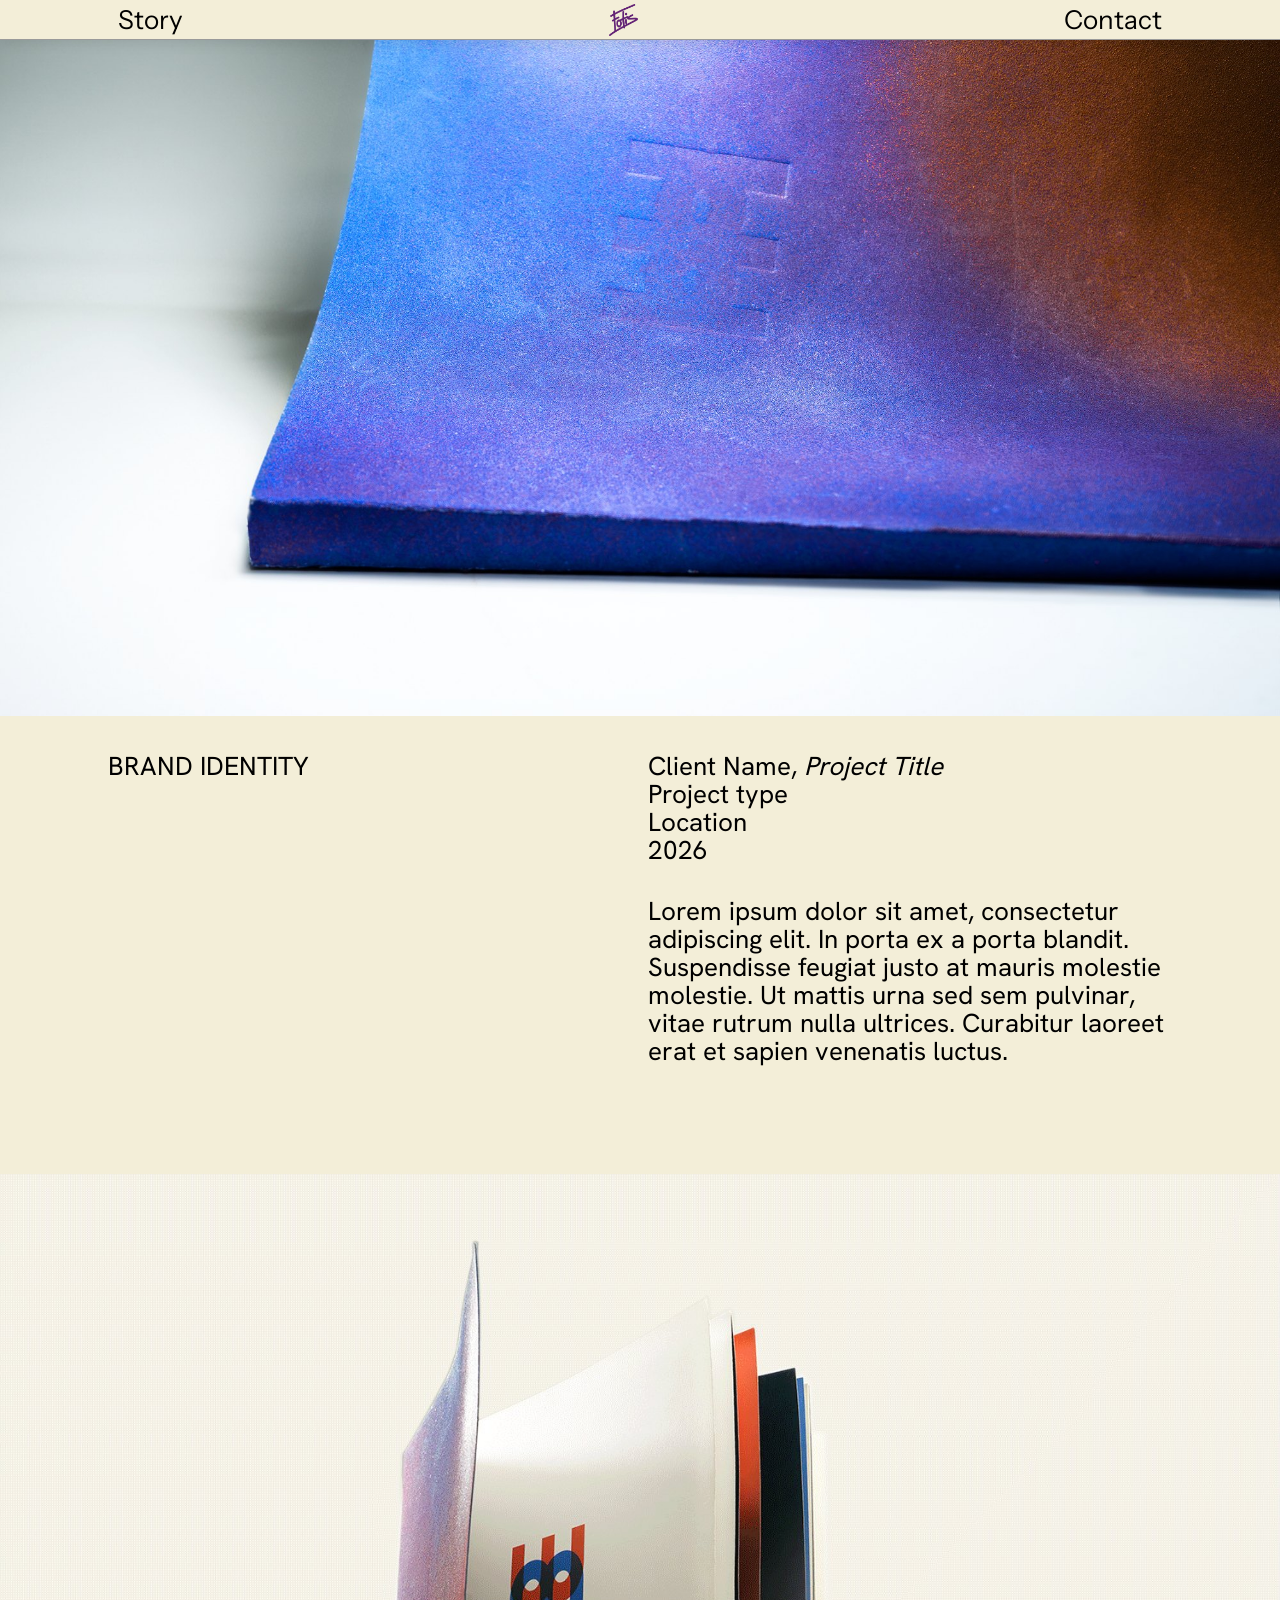
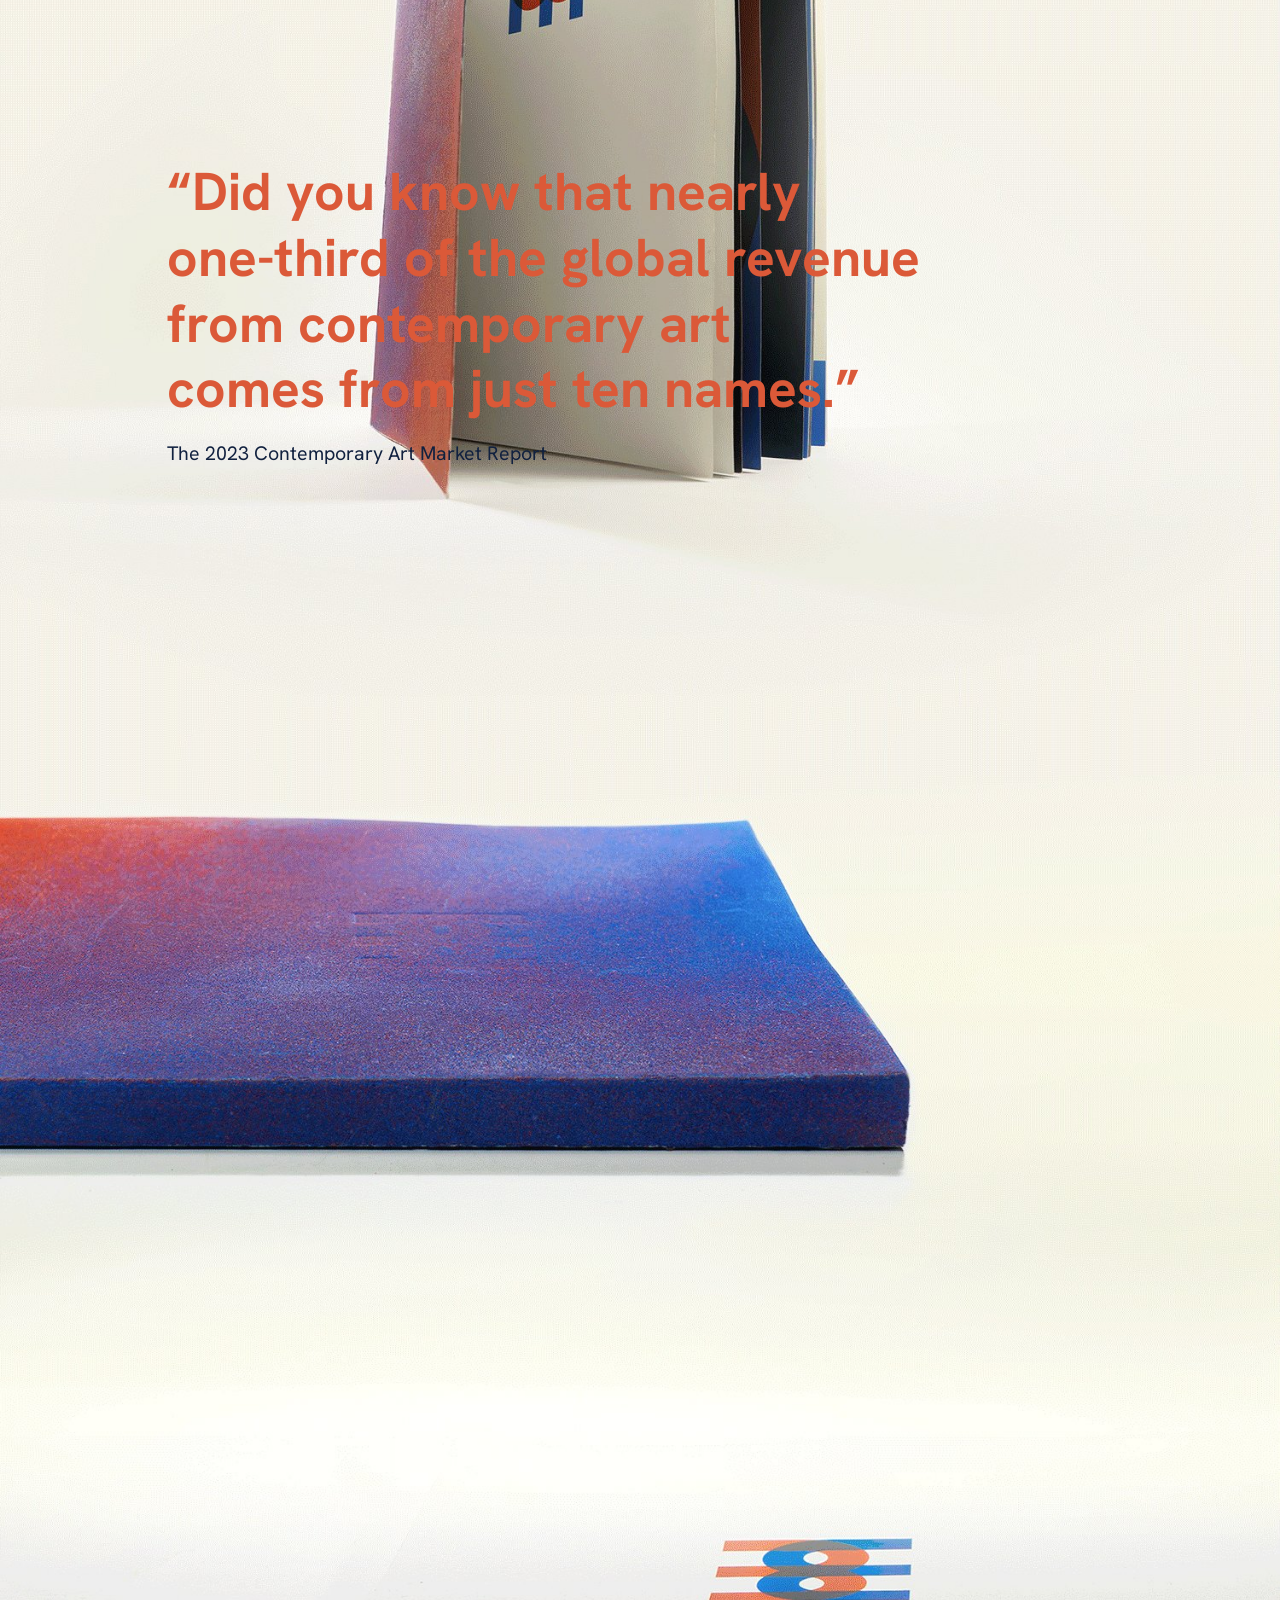
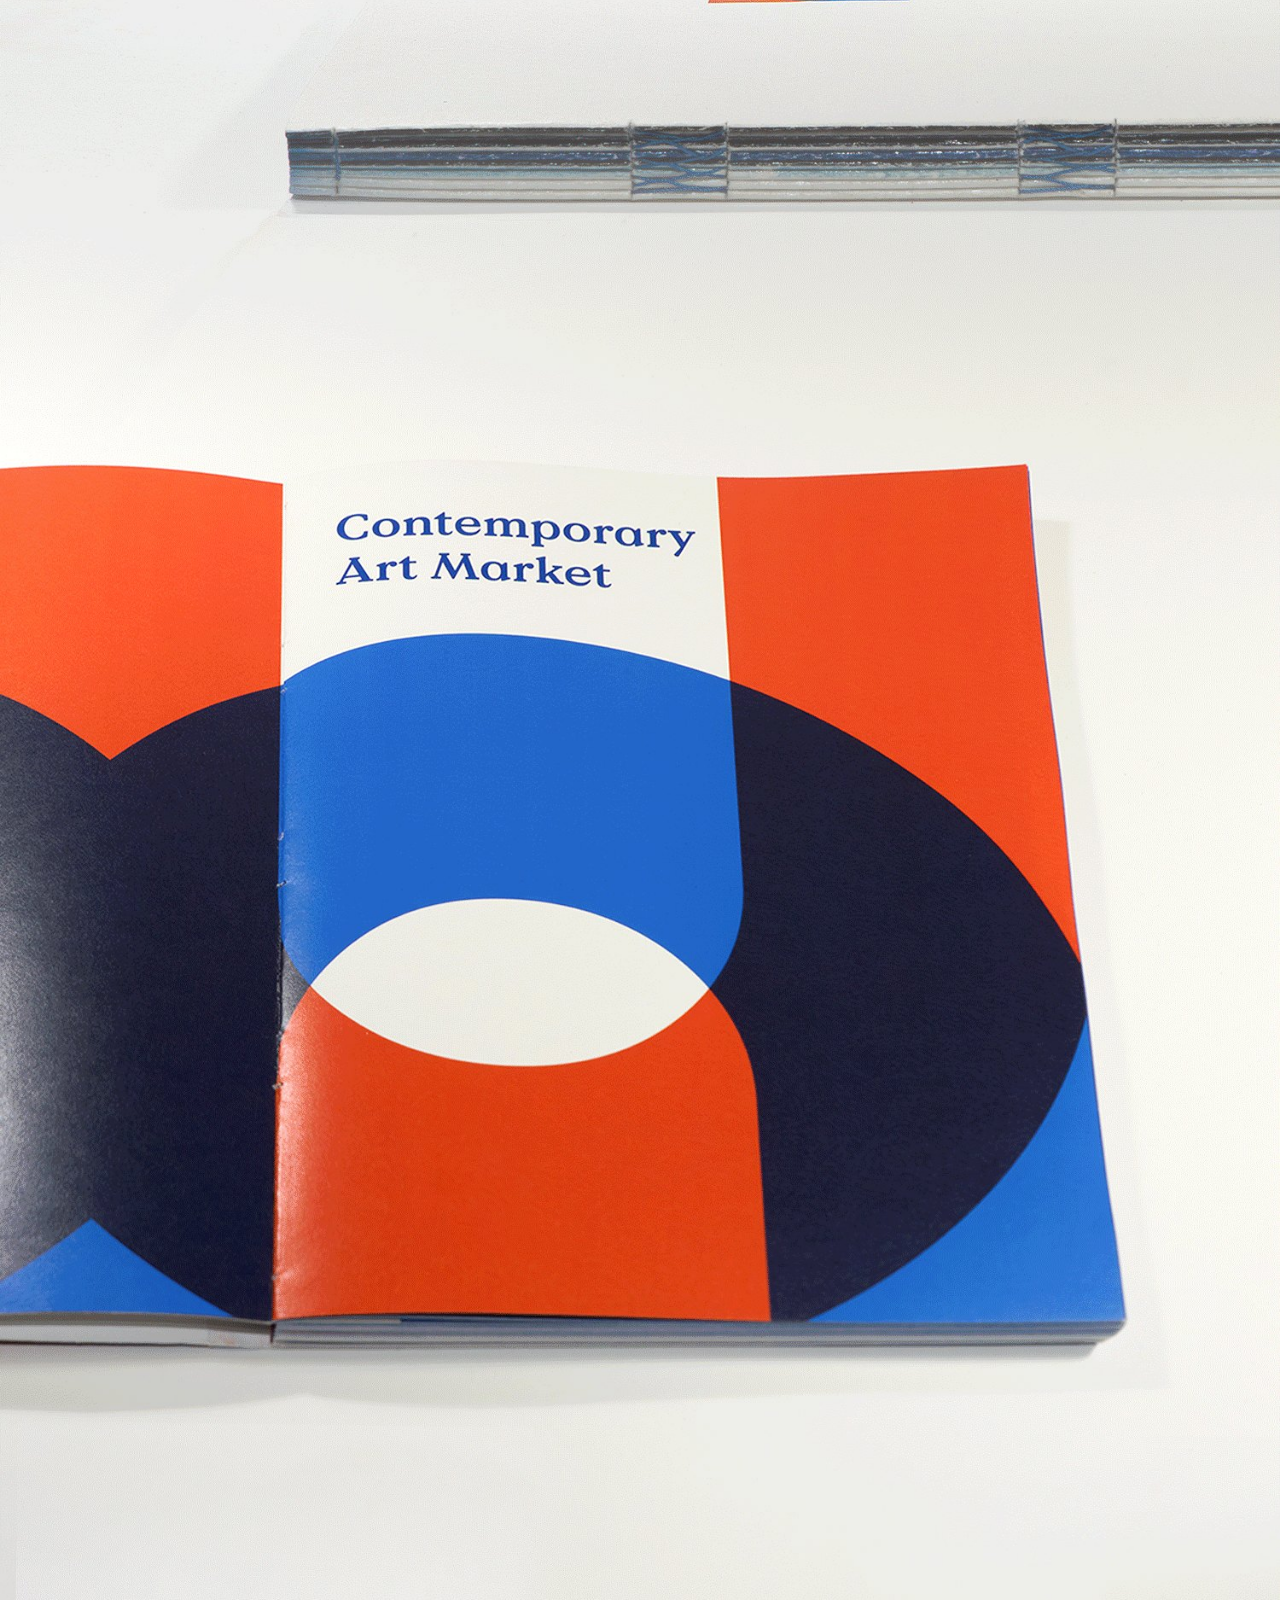
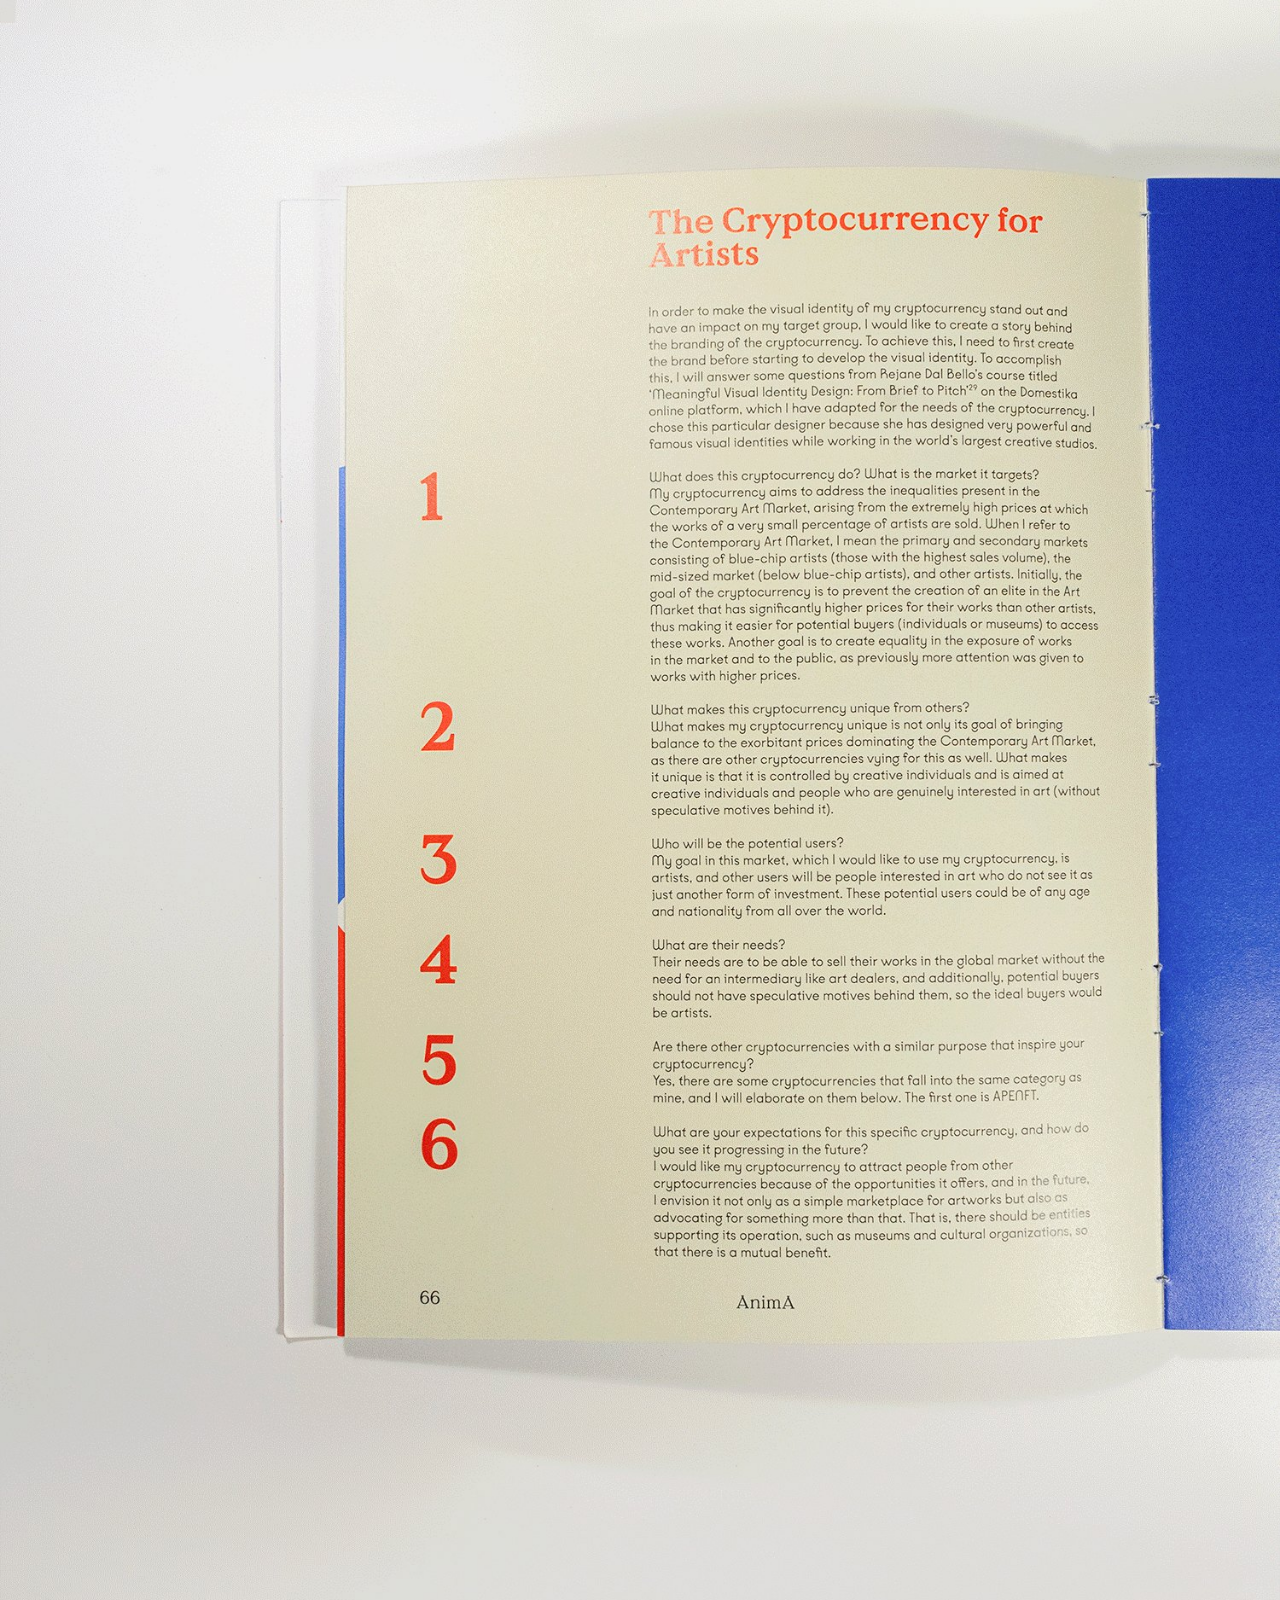
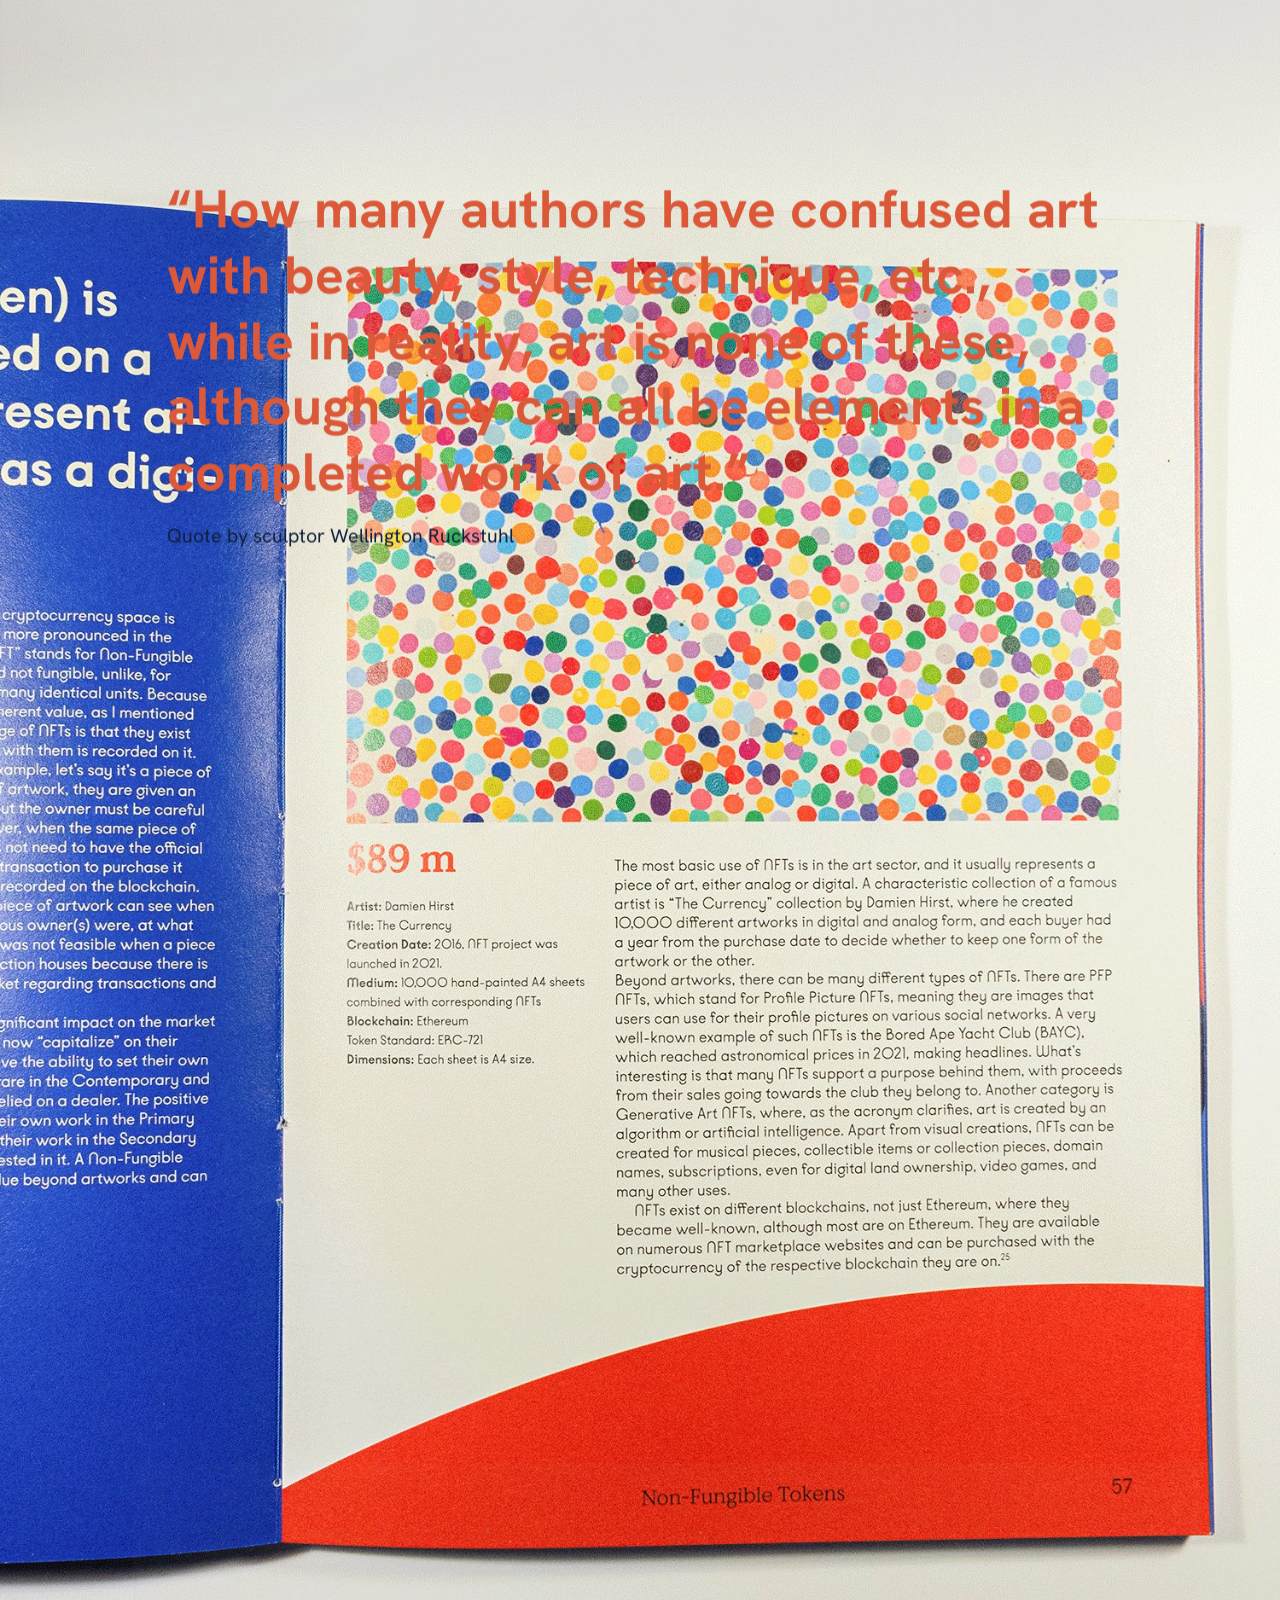
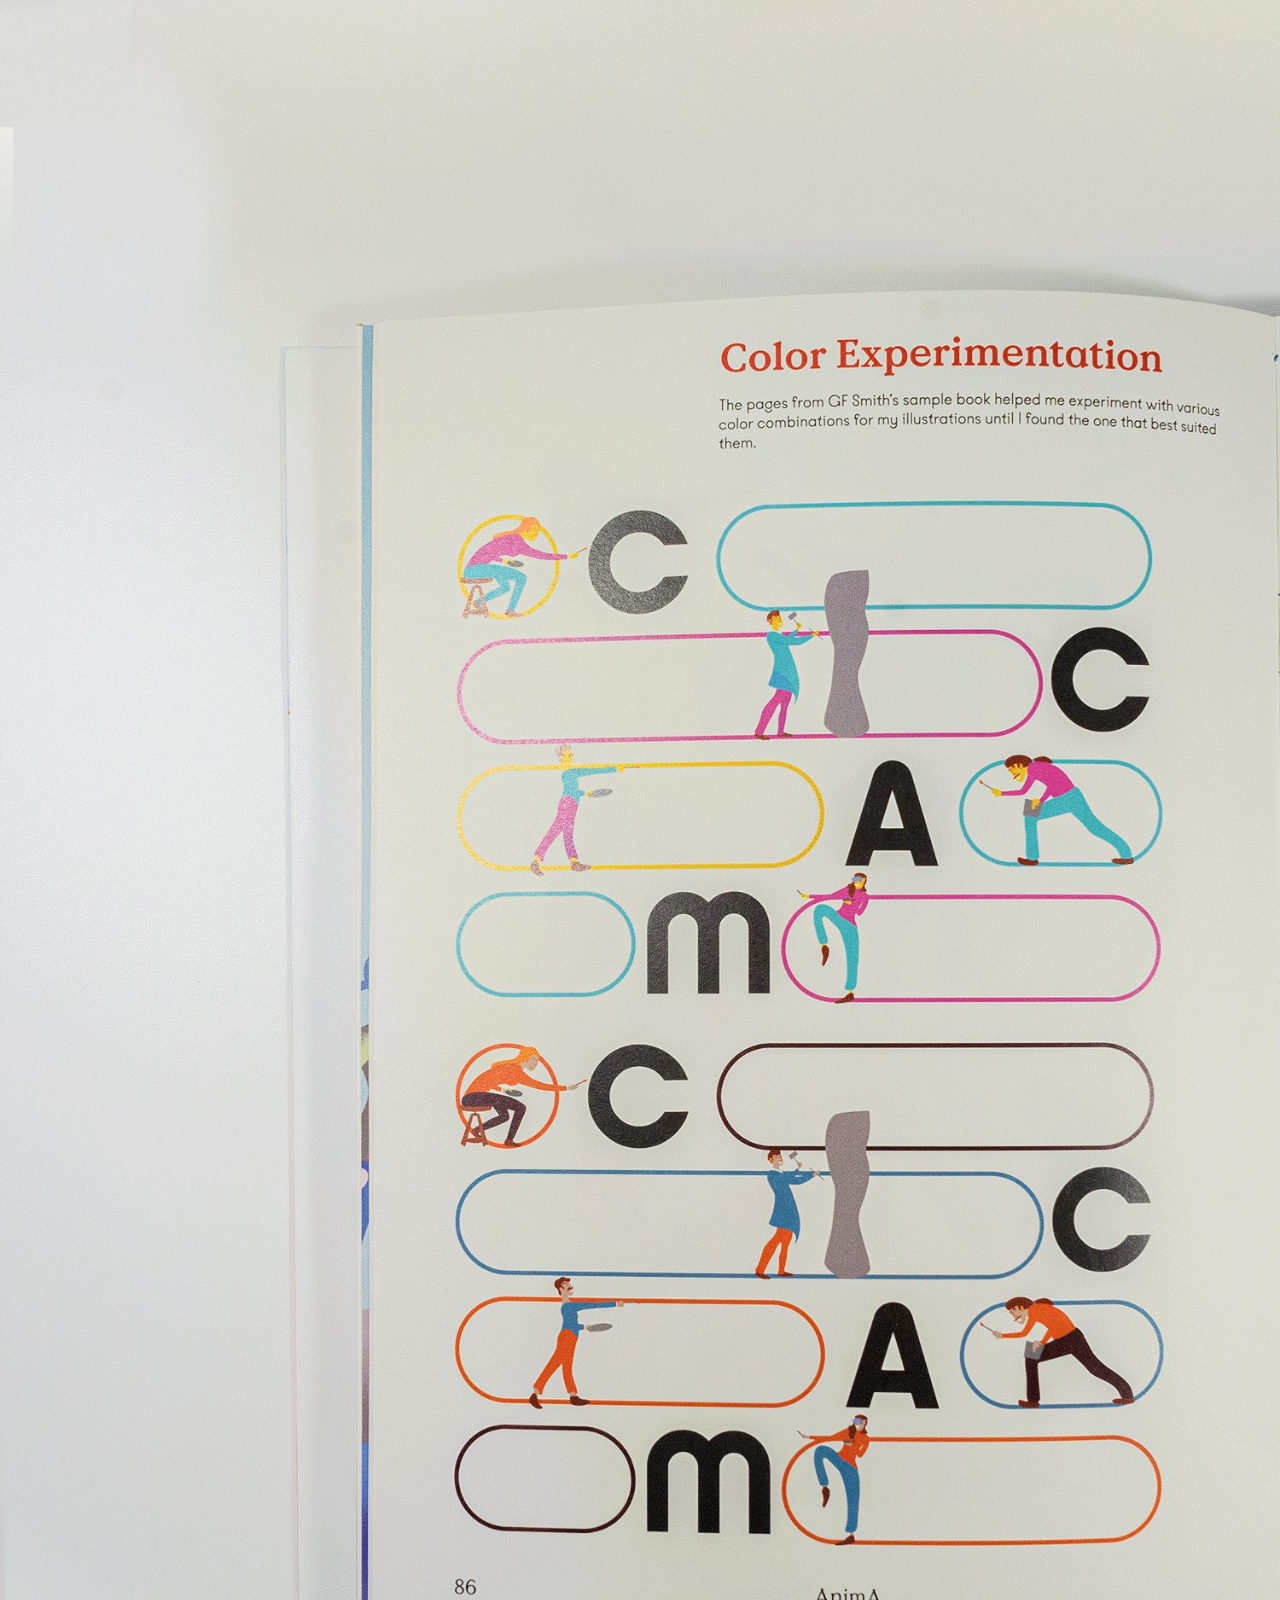
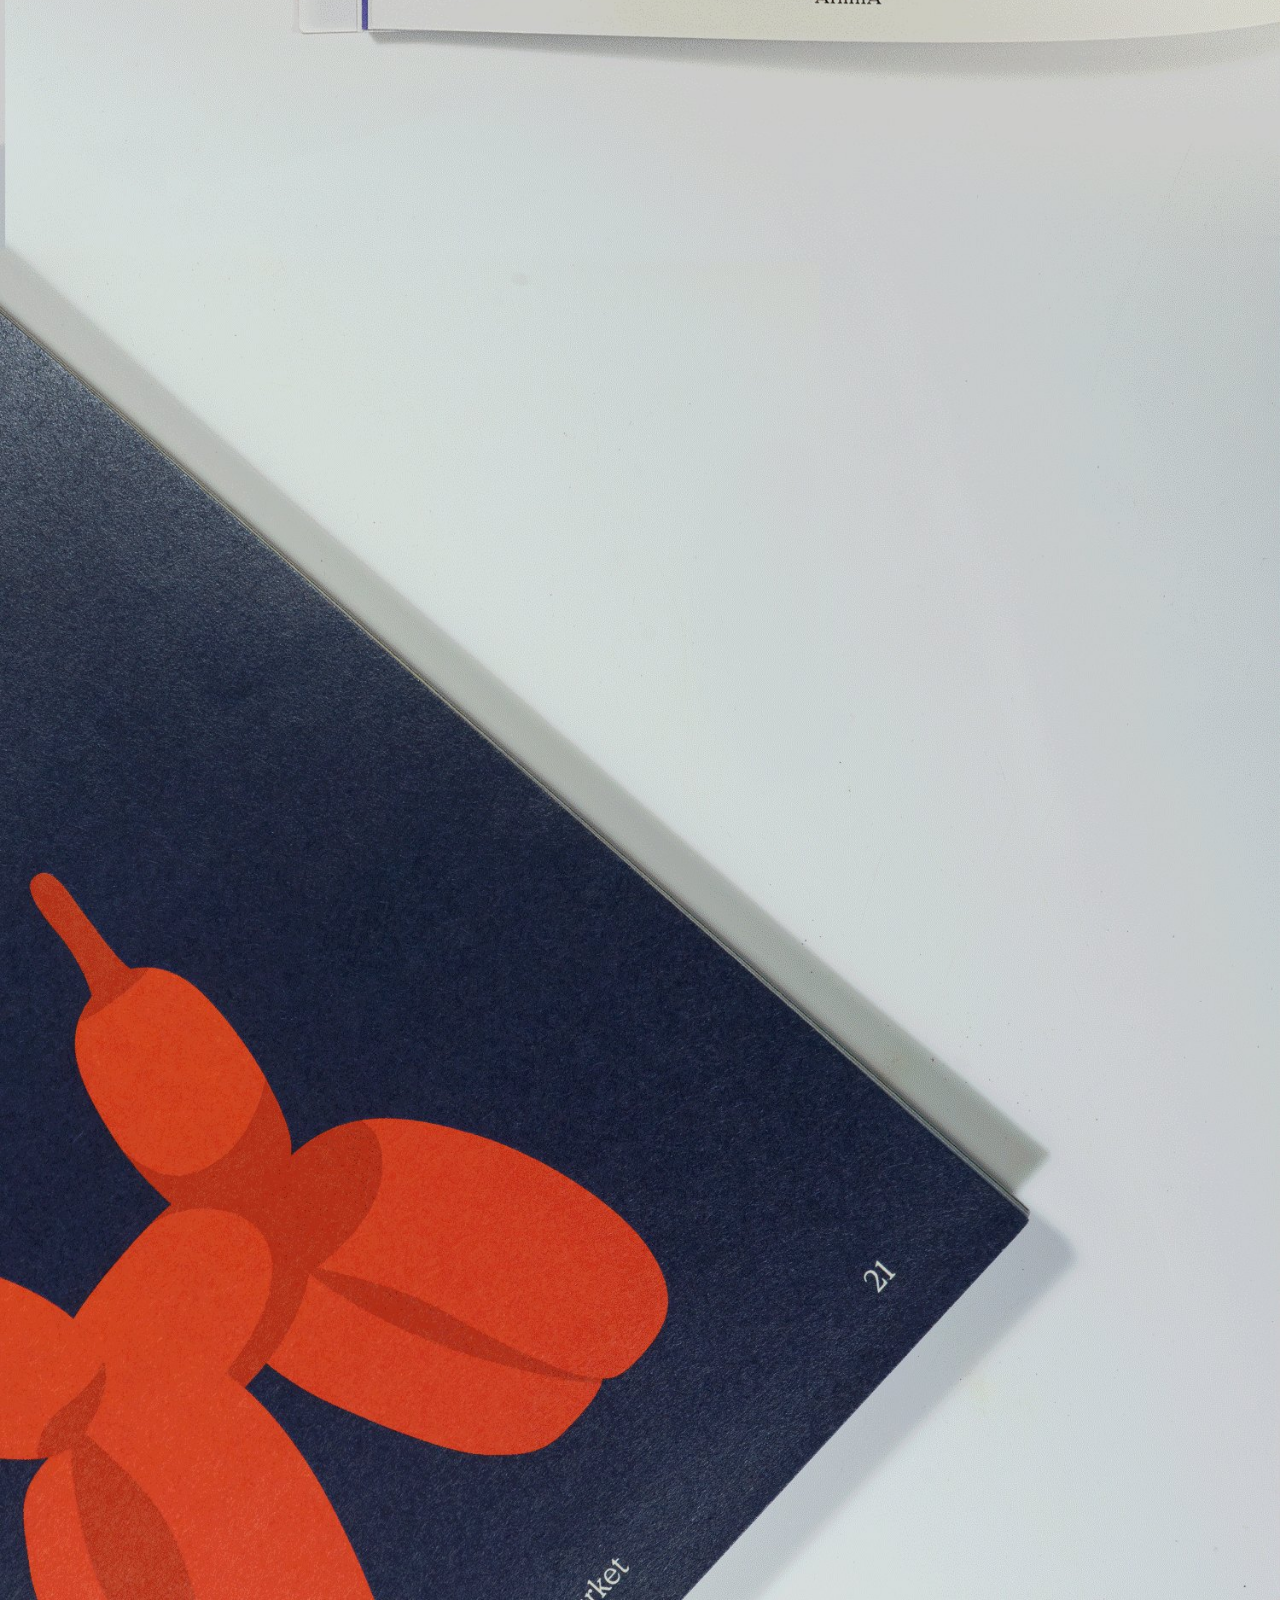
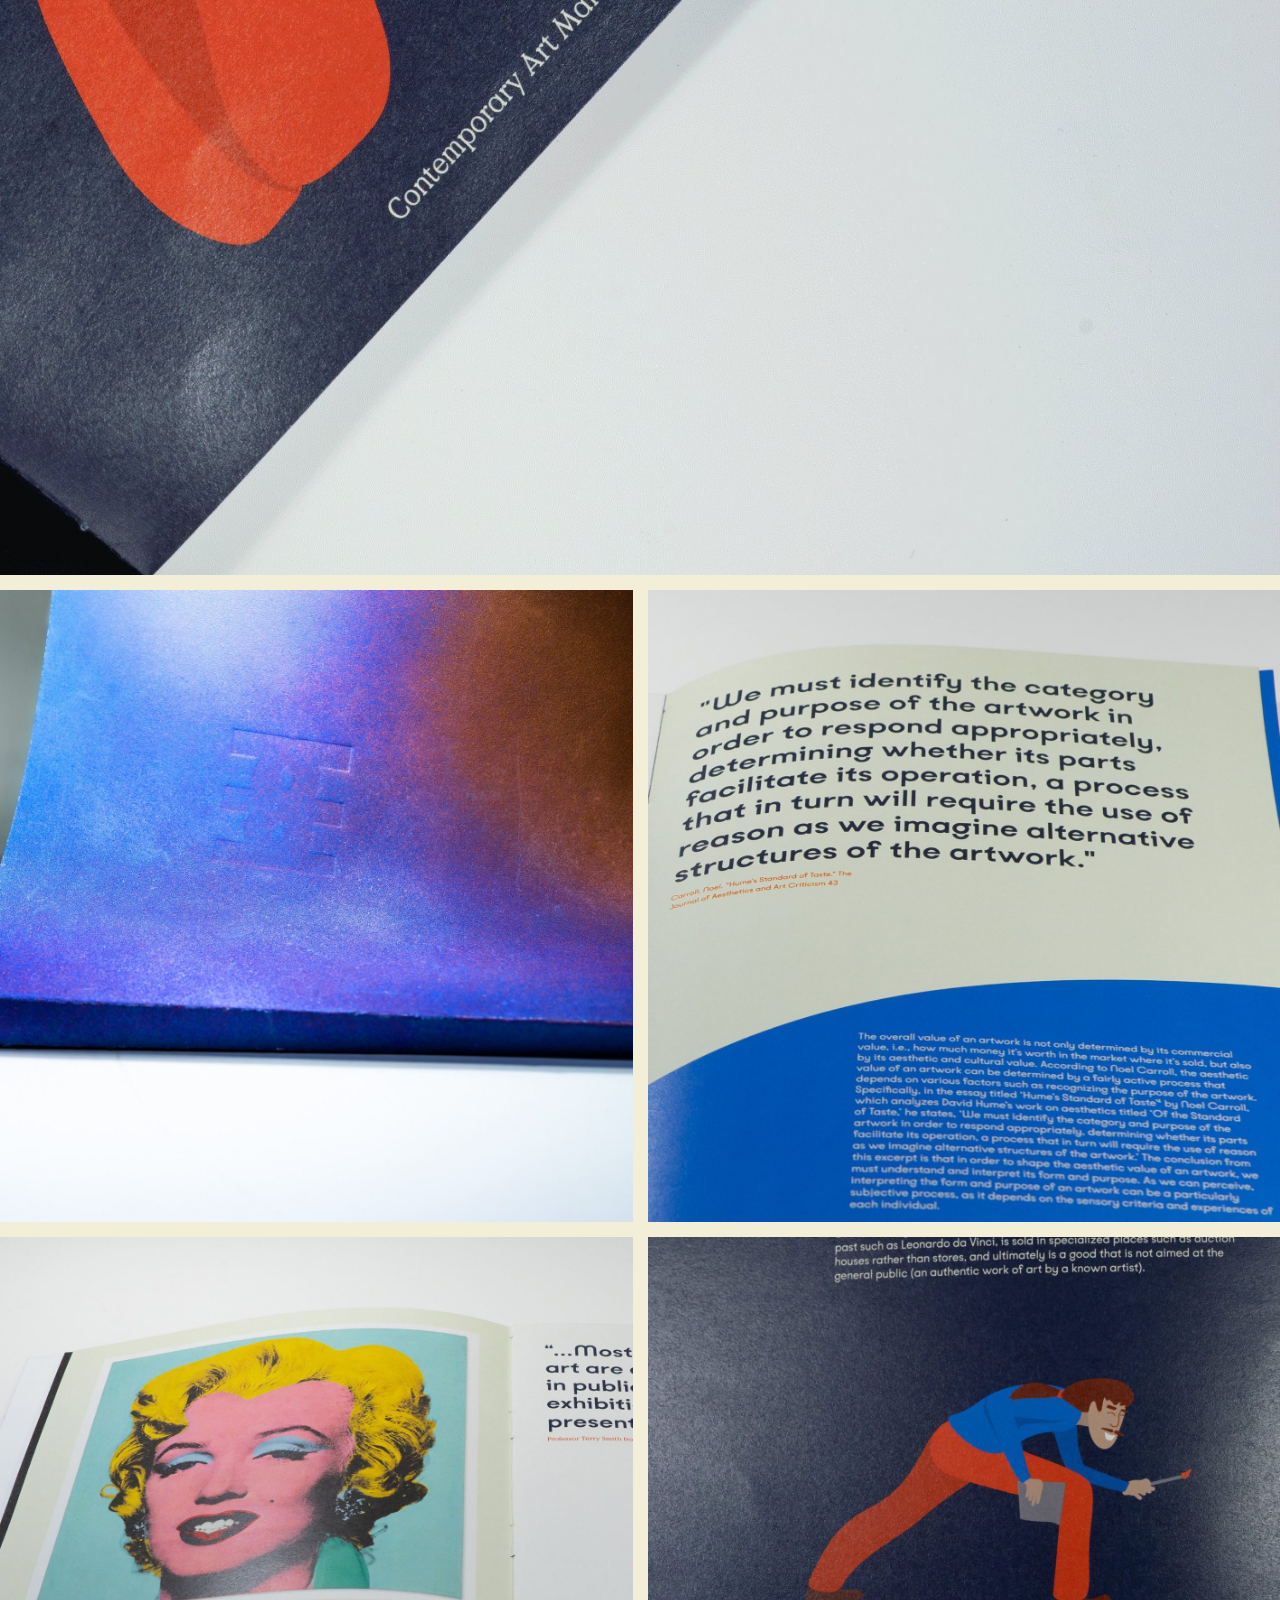
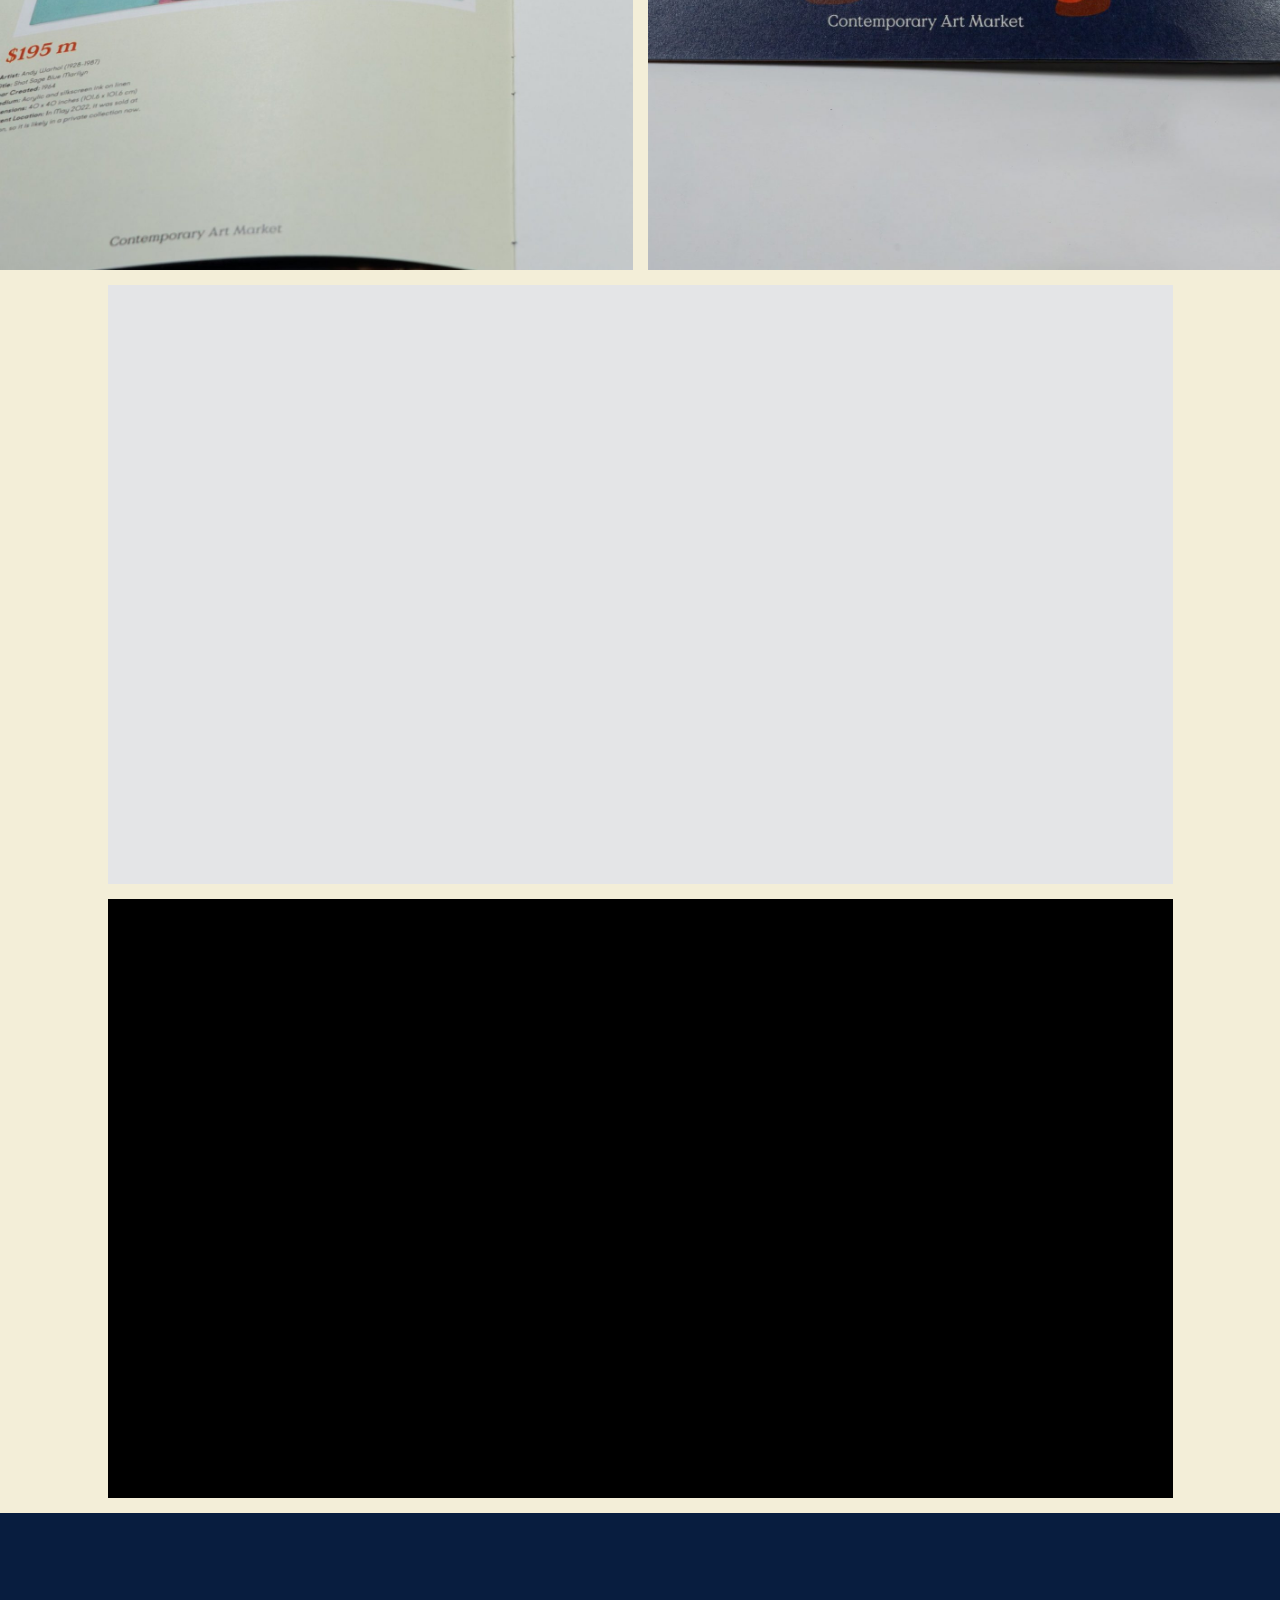
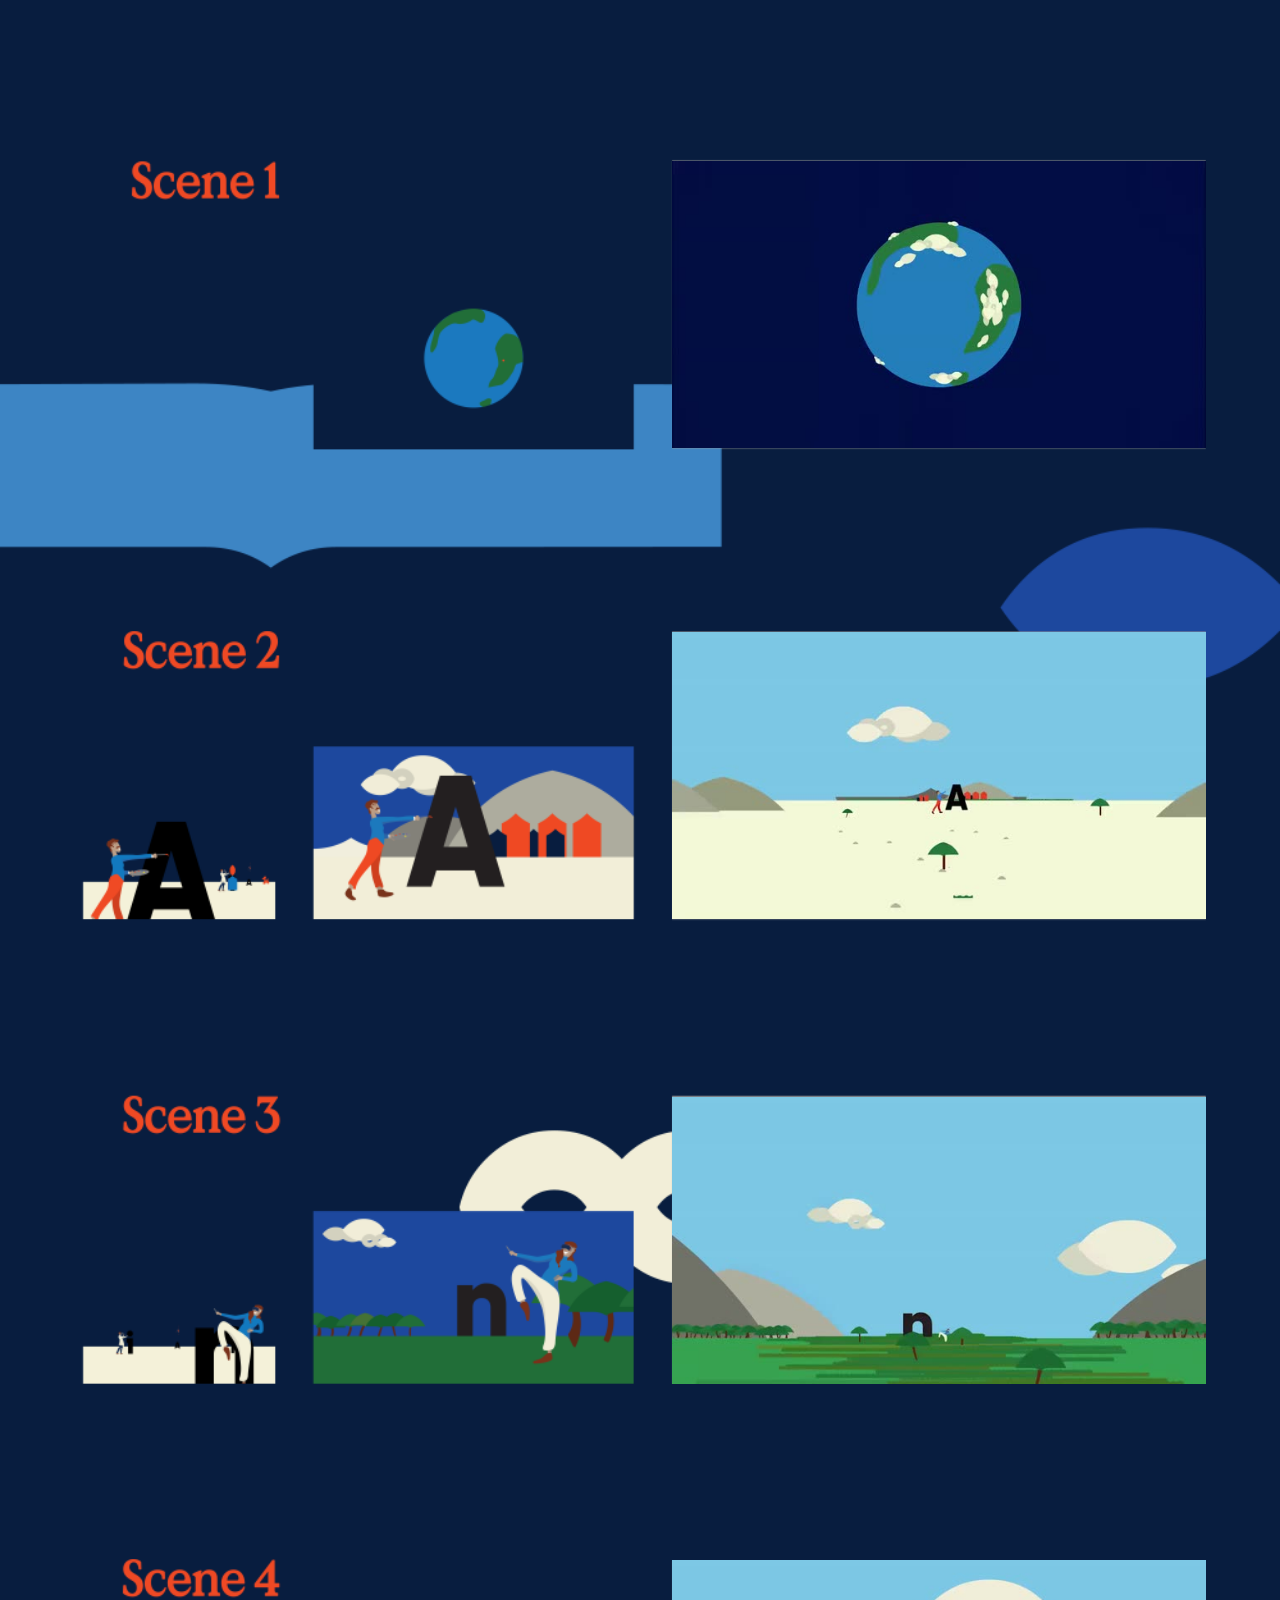
==== anima.html @ 46cd0fcb "Anima: new hero and long photo, video under coin, cream page colour Co-Authored-By: Claude Sonnet 5." ====
<!doctype html>
<html lang="en" class="tinted" style="--page:#f3eed8">
<head>
<meta charset="utf-8">
<meta name="viewport" content="width=device-width, initial-scale=1">
<title>anima | Artist’s cryptocurrency brand identity | Fotis Mallinakis</title>
<link rel="preload" href="fonts/hanken-grotesk-400.woff" as="font" type="font/woff" crossorigin>
<link rel="icon" type="image/png" sizes="192x192" href="favicon-192.png">
<link rel="icon" type="image/png" sizes="32x32" href="favicon-32.png">
<link rel="apple-touch-icon" href="apple-touch-icon.png">
<link rel="stylesheet" href="style.css">
</head>
<body class="project">
<header class="bar">
  <a class="story" href="story.html">Story</a>
  <a class="name" href="index.html"><img src="logo.png" alt="Fotis Mallinakis"></a>
  <a class="contact" href="contact.html">Contact</a>
</header>

<main class="grid">
  <div class="hero wide bleed" id="hero" style="--tile-bg: #d9dde6">
    <img src="images/anima-hero.jpg" alt="anima | Artist’s cryptocurrency brand identity" onerror="this.parentNode.classList.add('missing')">
  </div>

  <section class="info grid" style="grid-column: 1 / -1">
    <div class="name">Brand identity</div>
    <div class="details">
      <p>Client Name, <em>Project Title</em><br>
      Project type<br>
      Location<br>
      2026</p>
      <p>Lorem ipsum dolor sit amet, consectetur adipiscing elit. In porta ex a porta blandit. Suspendisse feugiat justo at mauris molestie molestie. Ut mattis urna sed sem pulvinar, vitae rutrum nulla ultrices. Curabitur laoreet erat et sapien venenatis luctus.</p>
    </div>
  </section>

  <section class="blocks grid" style="grid-column: 1 / -1">
    <div class="long" style="grid-column: 1 / -1; grid-row: 1">
      <img src="images/anima-long-1.jpg" width="1500" height="1553" alt="Contemporary Art Market book, photographed spread by spread" loading="eager"><img src="images/anima-long-2.jpg" width="1500" height="1553" alt="" loading="eager"><img src="images/anima-long-3.jpg" width="1500" height="1553" alt="" loading="eager"><img src="images/anima-long-4.jpg" width="1500" height="1553" alt="" loading="eager"><img src="images/anima-long-5.jpg" width="1500" height="1552" alt="" loading="eager"><img src="images/anima-long-6.jpg" width="1500" height="1553" alt="" loading="eager"><img src="images/anima-long-7.jpg" width="1500" height="1553" alt="" loading="eager"><img src="images/anima-long-8.jpg" width="1500" height="1553" alt="" loading="eager">
      <figure class="q q1"><blockquote>&ldquo;Did you know that nearly<br>one-third of the global revenue<br>from contemporary art<br>comes from just ten names.&rdquo;</blockquote><figcaption>The 2023 Contemporary Art Market Report</figcaption></figure>
      <figure class="q q2"><blockquote>&ldquo;How many authors have confused art with beauty, style, technique, etc., while in reality, art is none of these, although they can all be elements in a completed work of art.&rdquo;</blockquote><figcaption>Quote by sculptor Wellington Ruckstuhl</figcaption></figure>
    </div>
    <script>
(function(){
  var wrap=document.querySelector('.long'); if(!wrap) return;
  var qs=[].slice.call(wrap.querySelectorAll('.q'));
  if(!qs.length||(window.matchMedia&&matchMedia('(prefers-reduced-motion: reduce)').matches)) return;
  var vh=0,base=[],raf=0,SPEED=0.2;
  function measure(){
    vh=window.innerHeight; var top=wrap.getBoundingClientRect().top+window.pageYOffset;
    base=qs.map(function(q){ return top+q.offsetTop+q.offsetHeight/2-vh/2; });
    update();
  }
  function update(){ raf=0; var y=window.pageYOffset;
    for(var i=0;i<qs.length;i++){ qs[i].style.transform='translate3d(0,'+((y-base[i])*SPEED).toFixed(1)+'px,0)'; } }
  function onScroll(){ if(!raf) raf=requestAnimationFrame(update); }
  window.addEventListener('scroll',onScroll,{passive:true});
  window.addEventListener('resize',measure);
  if(window.ResizeObserver) new ResizeObserver(measure).observe(wrap);
  window.addEventListener('load',measure); measure();
})();
    </script>
    <div class="ph viewer3d" style="grid-column: 1 / span 12; grid-row: 3; aspect-ratio: 1065 / 599" data-glb="images/thesis-coin.glb" role="img" aria-label="Interactive 3D model of the thesis coin. Drag sideways to rotate."></div>
    <script type="module">
      var host = document.querySelector('.viewer3d');
      function boot() { import('./coin-viewer.js').then(function (m) { m.start(host); }).catch(function () {}); }
      if ('IntersectionObserver' in window) {
        var io = new IntersectionObserver(function (es) { if (es[0].isIntersecting) { io.disconnect(); boot(); } }, { rootMargin: '600px 0px' });
        io.observe(host);
      } else { boot(); }
    </script>
    <div class="sq4" style="grid-column: 1 / -1; grid-row: 2"><img src="images/anima-grid-1.jpg" width="1400" height="1400" alt="Anima brand photograph 1" loading="lazy"><img src="images/anima-grid-2.jpg" width="1400" height="1400" alt="Anima brand photograph 2" loading="lazy"><img src="images/anima-grid-3.jpg" width="1400" height="1400" alt="Anima brand photograph 3" loading="lazy"><img src="images/anima-grid-4.jpg" width="1400" height="1400" alt="Anima brand photograph 4" loading="lazy"></div>
    <div class="ph video" style="grid-column: 1 / span 12; grid-row: 4; aspect-ratio: 1065 / 599"><iframe src="https://www.youtube-nocookie.com/embed/yP18JjrxWjw?rel=0" title="Anima video" loading="lazy" allow="accelerometer; autoplay; encrypted-media; picture-in-picture; fullscreen" allowfullscreen></iframe></div>
    <div class="pres" style="grid-column: 1 / -1; grid-row: 5"><img src="images/anima-presentation.png" width="1000" height="2500" alt="Anima animation presentation: six short animated scenes" loading="lazy"><video class="pv" style="left:52.5%;width:41.7%;top:7.760%;height:8.960%" src="images/anima-video-1.mp4" poster="images/anima-video-1.jpg" muted loop playsinline preload="none" aria-hidden="true"></video><video class="pv" style="left:52.5%;width:41.7%;top:22.480%;height:8.960%" src="images/anima-video-2.mp4" poster="images/anima-video-2.jpg" muted loop playsinline preload="none" aria-hidden="true"></video><video class="pv" style="left:52.5%;width:41.7%;top:37.000%;height:8.960%" src="images/anima-video-3.mp4" poster="images/anima-video-3.jpg" muted loop playsinline preload="none" aria-hidden="true"></video><video class="pv" style="left:52.5%;width:41.7%;top:51.480%;height:8.960%" src="images/anima-video-4.mp4" poster="images/anima-video-4.jpg" muted loop playsinline preload="none" aria-hidden="true"></video><video class="pv" style="left:52.5%;width:41.7%;top:66.000%;height:8.960%" src="images/anima-video-5.mp4" poster="images/anima-video-5.jpg" muted loop playsinline preload="none" aria-hidden="true"></video><video class="pv" style="left:52.5%;width:41.7%;top:80.520%;height:8.960%" src="images/anima-video-6.mp4" poster="images/anima-video-6.jpg" muted loop playsinline preload="none" aria-hidden="true"></video></div>
    <script>
(function(){var vs=[].slice.call(document.querySelectorAll('.pres .pv'));if(!vs.length)return;var rm=window.matchMedia&&matchMedia('(prefers-reduced-motion: reduce)').matches;if(rm||!('IntersectionObserver' in window)){return;}var io=new IntersectionObserver(function(es){es.forEach(function(e){var v=e.target;if(e.isIntersecting){if(v.preload!=='auto')v.preload='auto';var p=v.play();if(p&&p.catch)p.catch(function(){});}else{v.pause();}});},{rootMargin:'200px 0px'});vs.forEach(function(v){io.observe(v);});})();
    </script>
  </section>

  <nav class="pn grid" style="grid-column: 1 / -1">
    <a class="prev" href="kokkinou.html">&larr; Previous project<span>Kokkinou | Interior designer brand identity</span></a>
    <a class="next" href="beyond-podcast.html">Next project &rarr;<span>Beyond Podcast | Explainer videos showreel</span></a>
  </nav>
</main>

<footer class="foot">&copy; 2026 Fotis Mallinakis</footer>

<div class="gridlines" aria-hidden="true"><i></i><i></i><i></i><i></i><i></i><i></i><i></i><i></i><i></i><i></i><i></i><i></i></div>

<script>
  document.documentElement.classList.add("project");
  document.addEventListener("keydown", function (e) { if (e.key === "g" || e.key === "G") document.documentElement.classList.toggle("show-grid"); });
  var w = window.innerWidth;
  document.documentElement.style.setProperty("--s", w < 700 ? 0.5 : Math.min(1, Math.max(0.5, w / 2400)));
</script>
</body>
</html>
---- style.css ----
@font-face { font-family: "Hanken Grotesk"; font-weight: 400; font-style: normal; font-display: swap; src: url("fonts/hanken-grotesk-400.woff") format("woff"); }
@font-face { font-family: "Hanken Grotesk"; font-weight: 700; font-style: normal; font-display: swap; src: url("fonts/hanken-grotesk-700.woff") format("woff"); }
@font-face { font-family: "Instrument Sans"; font-weight: 400; font-style: normal; font-display: swap; src: url("fonts/instrument-sans-400.woff") format("woff"); }
:root {
  --s: 0.6;                       /* global scale, set by JS from the screen width */
  --bg: #fff;
  --ink: #000;
  /* Project-name size: identical on the homepage and on project pages */
  /* Type scale: --cap is the biggest text (nav, project text). 26px large screens, 20px tablet, 15px phone.
     Every other size follows it in the same ratio; leading is always size + 2px. */
  --cap: 26px;
  --capH: max(11px, calc(var(--cap) * 0.65));   /* homepage captions */
  --foot: max(11px, calc(var(--cap) * 0.6));    /* footer */
}
@media (max-width: 1279px) { :root { --cap: 20px; } }
@media (max-width: 700px) { :root { --cap: 15px; } }
* { box-sizing: border-box; margin: 0; padding: 0; }
html, body { height: 100%; overflow: hidden; background: var(--bg); color: var(--ink);
  font-family: "Hanken Grotesk", "Helvetica Neue", Arial, sans-serif; -webkit-font-smoothing: antialiased; }
a { color: inherit; text-decoration: none; }

/* Header (Instrument Sans: 15px nav, 24px name, 75px tall, in Figma units) */
.bar { position: fixed; top: 0; left: 0; right: 0; z-index: 10;
  height: calc(75px * var(--s)); background: #fff; border-bottom: 1px solid #9a9a9a; box-shadow: 0 4px 12px rgba(0,0,0,.08);
  font-family: "Instrument Sans", "Helvetica Neue", Arial, sans-serif;
  /* nav sits inside the 1065px grid, 10.5px in from each edge, evenly spaced */
  display: flex; justify-content: space-between; align-items: center;
  padding: 0 max(16px, calc((100% - 1065px) / 2 + 10.5px)); }
.bar a { font-size: var(--cap); line-height: calc(var(--cap) + 2px); white-space: nowrap; }
.bar .name { display: block; line-height: 0; }
.bar .name img { display: block; height: calc(60px * var(--s)); width: auto; }

/* Pan canvas: only ever moved with translate3d, nothing is scaled or filtered while it moves */
#viewport { position: fixed; inset: 0; touch-action: none; overflow: hidden; }
#canvas { position: absolute; top: 0; left: 0; will-change: transform; backface-visibility: hidden; }

.item { position: absolute; display: block; }
.item .box { display: block; position: relative; width: 100%; background: var(--tile-bg); overflow: hidden; }
.item img { display: block; width: 100%; height: 100%; object-fit: cover;
  -webkit-user-drag: none; user-select: none; }
/* Black and white copy sits on top and fades in while the canvas moves */
.item canvas.bw { position: absolute; inset: 0; width: 100%; height: 100%; object-fit: cover;
  opacity: 0; pointer-events: none; will-change: opacity; }
/* Under each photo: project name (bold) on the left, short descriptor on the right.
   Cursor on the photo: the descriptor is swapped for the categories. Touch screens: name + descriptor
   on the left, categories always shown on the right. */
.item .row { display: flex; flex-wrap: wrap; justify-content: space-between; align-items: flex-start;
  column-gap: calc(16px * var(--s)); row-gap: calc(2px * var(--s)); margin-top: calc(12px * var(--s)); }
.item .nm, .item .ds, .item .cats { display: block; font-size: var(--capH); line-height: calc(var(--capH) + 2px); white-space: pre; }
.item .nm { font-weight: 700; }
.item .ds, .item .cats { margin-left: auto; text-align: right; }
.item .cats { display: none; pointer-events: none; }
@keyframes cats-in { from { opacity: 0; } to { opacity: 1; } }
@media (hover: hover) {
  .item .box:hover + .row .ds { display: none; }
  .item .box:hover + .row .cats { display: block; animation: cats-in .2s ease; }
}
@media (hover: none) {
  .item .row { display: grid; grid-template-columns: 1fr auto; }
  .item .nm { grid-column: 1; grid-row: 1; }
  .item .ds { grid-column: 1; grid-row: 2; margin: 0; text-align: left; }
  .item .cats { display: block; grid-column: 2; grid-row: 1 / span 3; }
}

/* Phone: header spreads evenly, canvas rules stay the same */
@media (max-width: 700px) {
  .bar { padding: 0 6vw; }
  .bar .name img { height: 34px; width: auto; }
}

/* Project pages: 12 columns, 75px wide, 15px gutters, centred (Figma "Center" grid = 1065px) */
:root { --gutter: 15px; --grid-w: 1065px; }
html.project, html.project body { overflow: auto; overflow-x: hidden; height: auto; min-height: 100%; }
html.project body { background: #fff; }
.project main { padding: calc(75px * var(--s)) 0 80px; }
.project .details a { text-decoration: underline; }
.project main.grid { min-height: 4000px; align-content: start; }
.project .grid { display: grid; grid-template-columns: repeat(12, minmax(0, 1fr)); column-gap: var(--gutter); }
/* On wide screens the grid is exactly 1065px; on narrow screens the columns shrink */
.project main.grid { width: min(var(--grid-w), calc(100% - 32px)); margin-inline: auto; }
.project .hero { grid-column: 1 / -1; background: var(--tile-bg, #eee); }
.project .hero.wide { width: min(1440px, 100vw); justify-self: center; }
.project .hero img { display: block; width: 100%; height: 100%; object-fit: cover; }
.project .hero.wide { aspect-ratio: 1440 / 761; overflow: hidden; }
.project .info a { text-decoration: underline; }
.project .ph.img { background: none; }
.project .ph.img img { display:block; width:100%; height:100%; object-fit:cover; }
.project .ph.video { background: #000; }
.project .ph.video video { display:block; width:100%; height:100%; object-fit:cover; }
.project .ph.video iframe { display:block; width:100%; height:100%; border:0; }
.project .hero.missing { aspect-ratio: 1700 / 1215; }
.project .hero.missing img { display: none; }
.project .info { margin-top: 36px; font-size: var(--cap); line-height: calc(var(--cap) + 2px); }
.project .info .name { grid-column: 1 / span 6; text-transform: uppercase; line-height: calc(var(--cap) + 2px); }
.project .info .details { grid-column: 7 / span 6; }
.project .info p + p { margin-top: 1.25em; }
.project .info a.view { text-decoration: underline; }
@media (max-width: 700px) {
  .project .info .name, .project .info .details { grid-column: 1 / -1; }
  .project .info .details { margin-top: 24px; }
}
.project .blocks { margin-top: 109px; row-gap: var(--gutter); }
.project .ph { background: #e9e9ee; }
/* Previous / next project */
.project .pn { margin-top: 96px; font-size: var(--cap); line-height: calc(var(--cap) + 2px); text-transform: uppercase; }
.project .pn a { display: block; }
.project .pn a span { display: block; margin-top: 8px; text-transform: none; opacity: .55; }
.project .pn .prev { grid-column: 1 / span 6; }
.project .pn .next { grid-column: 7 / span 6; text-align: right; }
.project .pn a:hover span { opacity: 1; }
/* Grid overlay, toggled with the G key (same colour as the Figma grid: B8FFF2 at 25%) */
.gridlines { display: none; position: fixed; top: 0; bottom: 0; left: 50%; transform: translateX(-50%);
  width: min(var(--grid-w), calc(100% - 32px)); z-index: 20; pointer-events: none;
  grid-template-columns: repeat(12, minmax(0, 1fr)); column-gap: var(--gutter); }
.gridlines i { background: rgba(184, 255, 242, 0.25); outline: 1px solid rgba(0, 190, 170, 0.25); }
html.show-grid .gridlines { display: grid; }

/* ---- Responsive: same files, rules by screen width ---- */
/* Tablet: same grid, wider side margins */
@media (min-width: 701px) and (max-width: 1100px) {
  .project main.grid, .gridlines { width: calc(100% - 64px); }
  .project .info { margin-top: 28px; }
  .project .blocks { margin-top: 72px; }
}
/* Phone: one column. Images stack full width, text stacks, more breathing room */
@media (max-width: 700px) {
  .project main { padding-bottom: 56px; }
  .project main.grid { min-height: 0; }
  .project .blocks { margin-top: 56px; }
  .project .ph { grid-column: 1 / -1 !important; grid-row: auto !important; }
  .project .info { margin-top: 24px; }
  .project .info .details { margin-top: 20px; }
  .project .pn { margin-top: 64px; }
  .project .pn .prev { grid-column: 1 / span 6; }
  .project .pn .next { grid-column: 7 / span 6; }
}

/* Footer: centred; on Story/Contact it sits at the bottom of the screen */
.foot { font-size: var(--foot); line-height: calc(var(--foot) + 2px); color: #777; text-align: center; }
.project .foot { width: 100%; padding: 0 16px 28px; margin-top: auto; }
html.project body { display: flex; flex-direction: column; min-height: 100vh; }
html.project body > main { flex: 0 0 auto; }
.project main.simple { min-height: 0; padding-top: calc(75px * var(--s) + 200px); }
.project main.simple .info { margin-top: 0; }
.project main { padding-bottom: 40px; }
body:not(.project) .foot { position: fixed; left: 0; right: 0; bottom: 12px; z-index: 5; pointer-events: none; }
@media (max-width: 700px) { .project main.simple { padding-top: calc(75px * var(--s) + 120px); } }

/* Dark project page (John Cage): pure black */
html.dark, html.dark body { background: #000; color: #fff; }
html.dark .bar { background: #000; border-bottom-color: #2a2a2a; box-shadow: none; }
html.dark .bar a { color: #fff; }
html.dark .foot { color: #8a8a8a; }
html.dark .project .hero { background: #000; }

/* Anima: long photo, full width edge to edge (10 slices, all loaded at once) with two parallax quotes (50% of scroll speed).
   Sizes follow the Figma frame: 60px Bold on a 1440px-wide photo, sources 22px. */
.project .long { grid-column: 1 / -1; width: 100vw; width: 100cqw; justify-self: center; position: relative; container-type: inline-size; background: #e4e5e7; }
.project .long img { display: block; width: 100%; height: auto; }
.project .long img + img { margin-top: 0; }
.project .long .q { position: absolute; left: 13.056%; width: 73.958%; margin: 0; font-size: min(60px, 4.1667vw); font-weight: 700; line-height: 1.2333; color: #db5938; will-change: transform; pointer-events: none; }
@supports (font-size: 1cqw) { .project .long .q { font-size: 4.1667cqw; } }
.project .long .q blockquote { margin: 0; }
.project .long .q figcaption { font-size: max(.3667em, 11px); font-weight: 400; line-height: calc(1em + 2px); margin-top: 1.05em; color: #11213f; }
.project .long .q1 { top: 8.958%; }
.project .long .q2 { top: 65.847%; }

/* Anima: 3D coin viewer (three.js, loads only near the screen). Poster shows until the model is ready. */
.project .viewer3d { position: relative; overflow: hidden; background: #e4e5e7 url(images/thesis-coin-poster.jpg) center / cover no-repeat; cursor: grab; }
.project .viewer3d:active { cursor: grabbing; }
.project .viewer3d canvas { position: absolute; inset: 0; width: 100%; height: 100%; display: block; opacity: 0; transition: opacity .4s ease; }
.project .viewer3d.ready canvas { opacity: 1; }

.project .sq4 { grid-column: 1 / -1; width: 100vw; width: 100cqw; justify-self: center; display: grid; grid-template-columns: 1fr 1fr; gap: 15px; }
.project .sq4 img { display: block; width: 100%; height: auto; aspect-ratio: 1; object-fit: cover; background: #e4e5e7; }
.project .pres { grid-column: 1 / -1; width: 100vw; width: 100cqw; justify-self: center; position: relative; background: #081d3f; }
.project .pres img { display: block; width: 100%; height: auto; }
.project .pres .pv { position: absolute; display: block; object-fit: cover; background: #888; }

/* edge-to-edge: 100cqw = page width without the scrollbar, no max cap */
html.project body { container-type: inline-size; }
.project .hero.wide.bleed { width: 100vw; width: 100cqw; }

html.tinted, html.tinted.project body { background: var(--page); }
html.tinted .bar { background: var(--page); }
html.tinted .project .long, html.tinted .project .sq4 img { background: var(--page); }
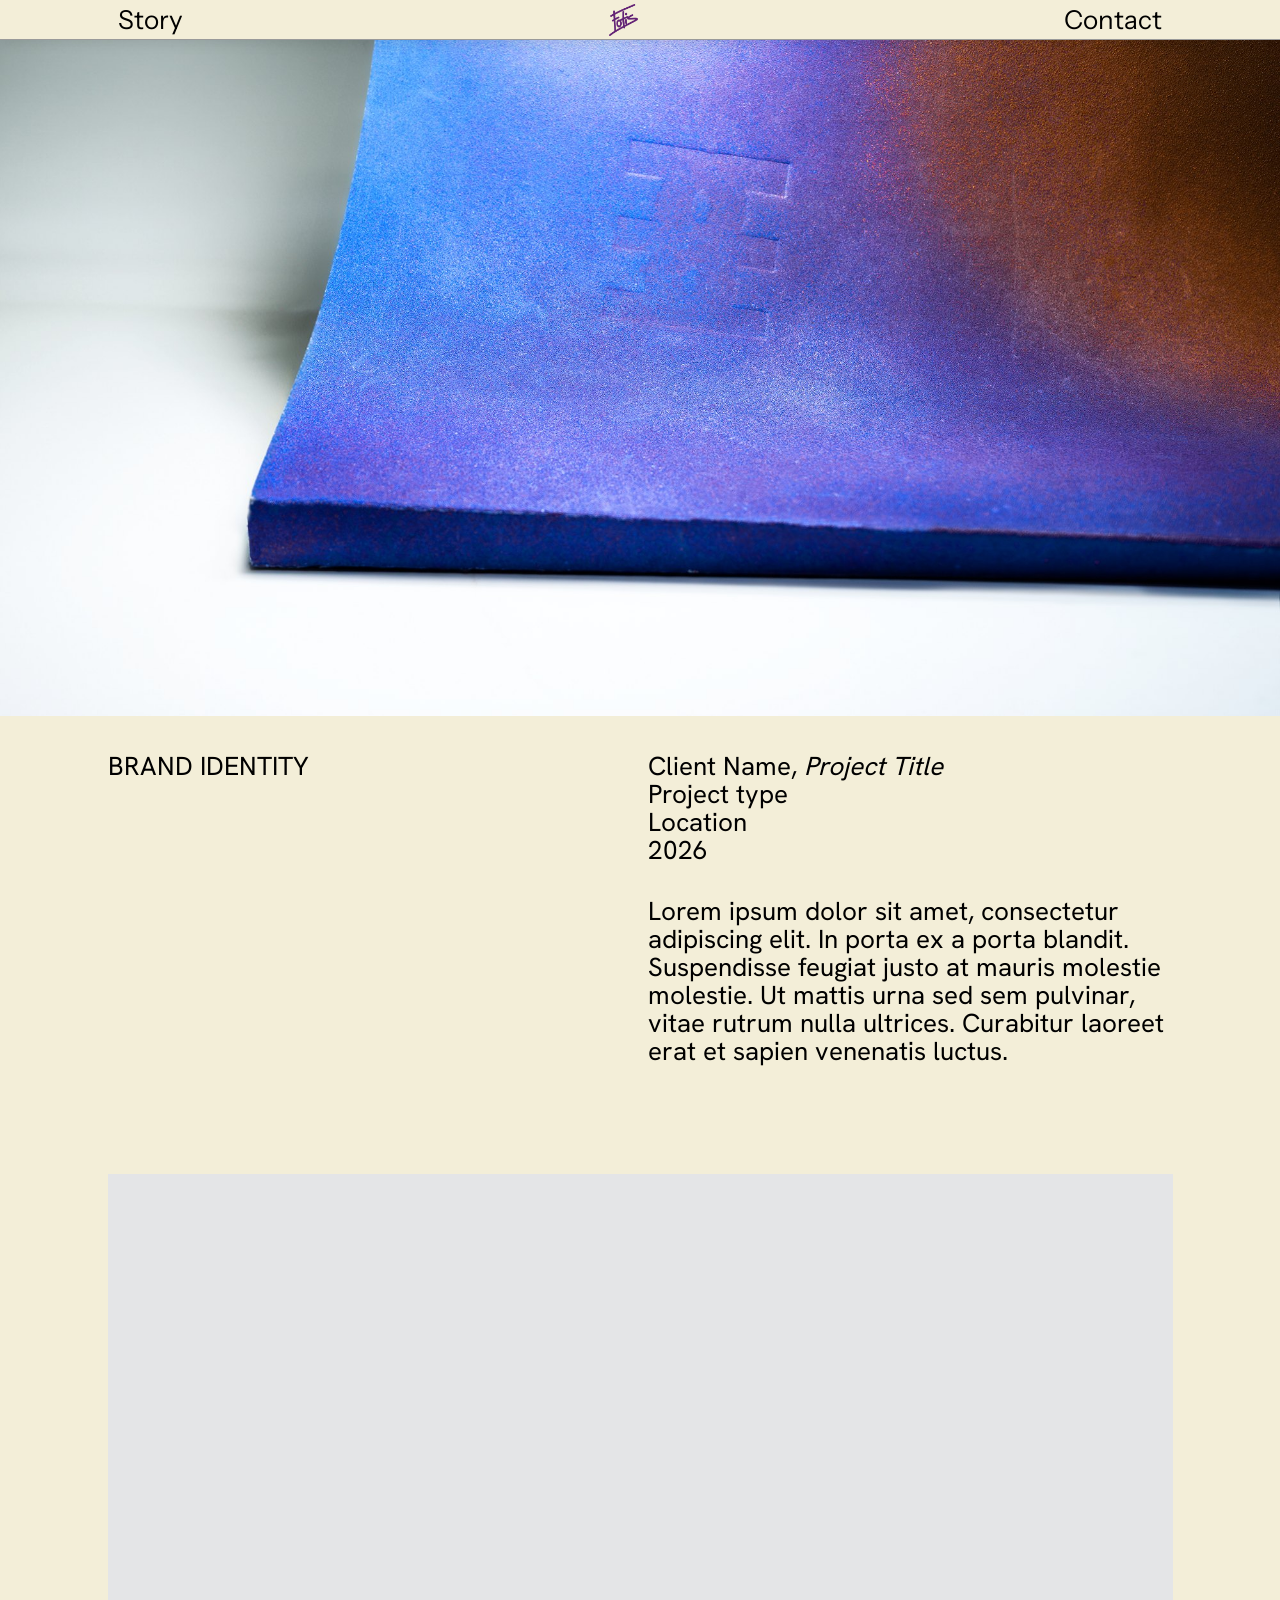
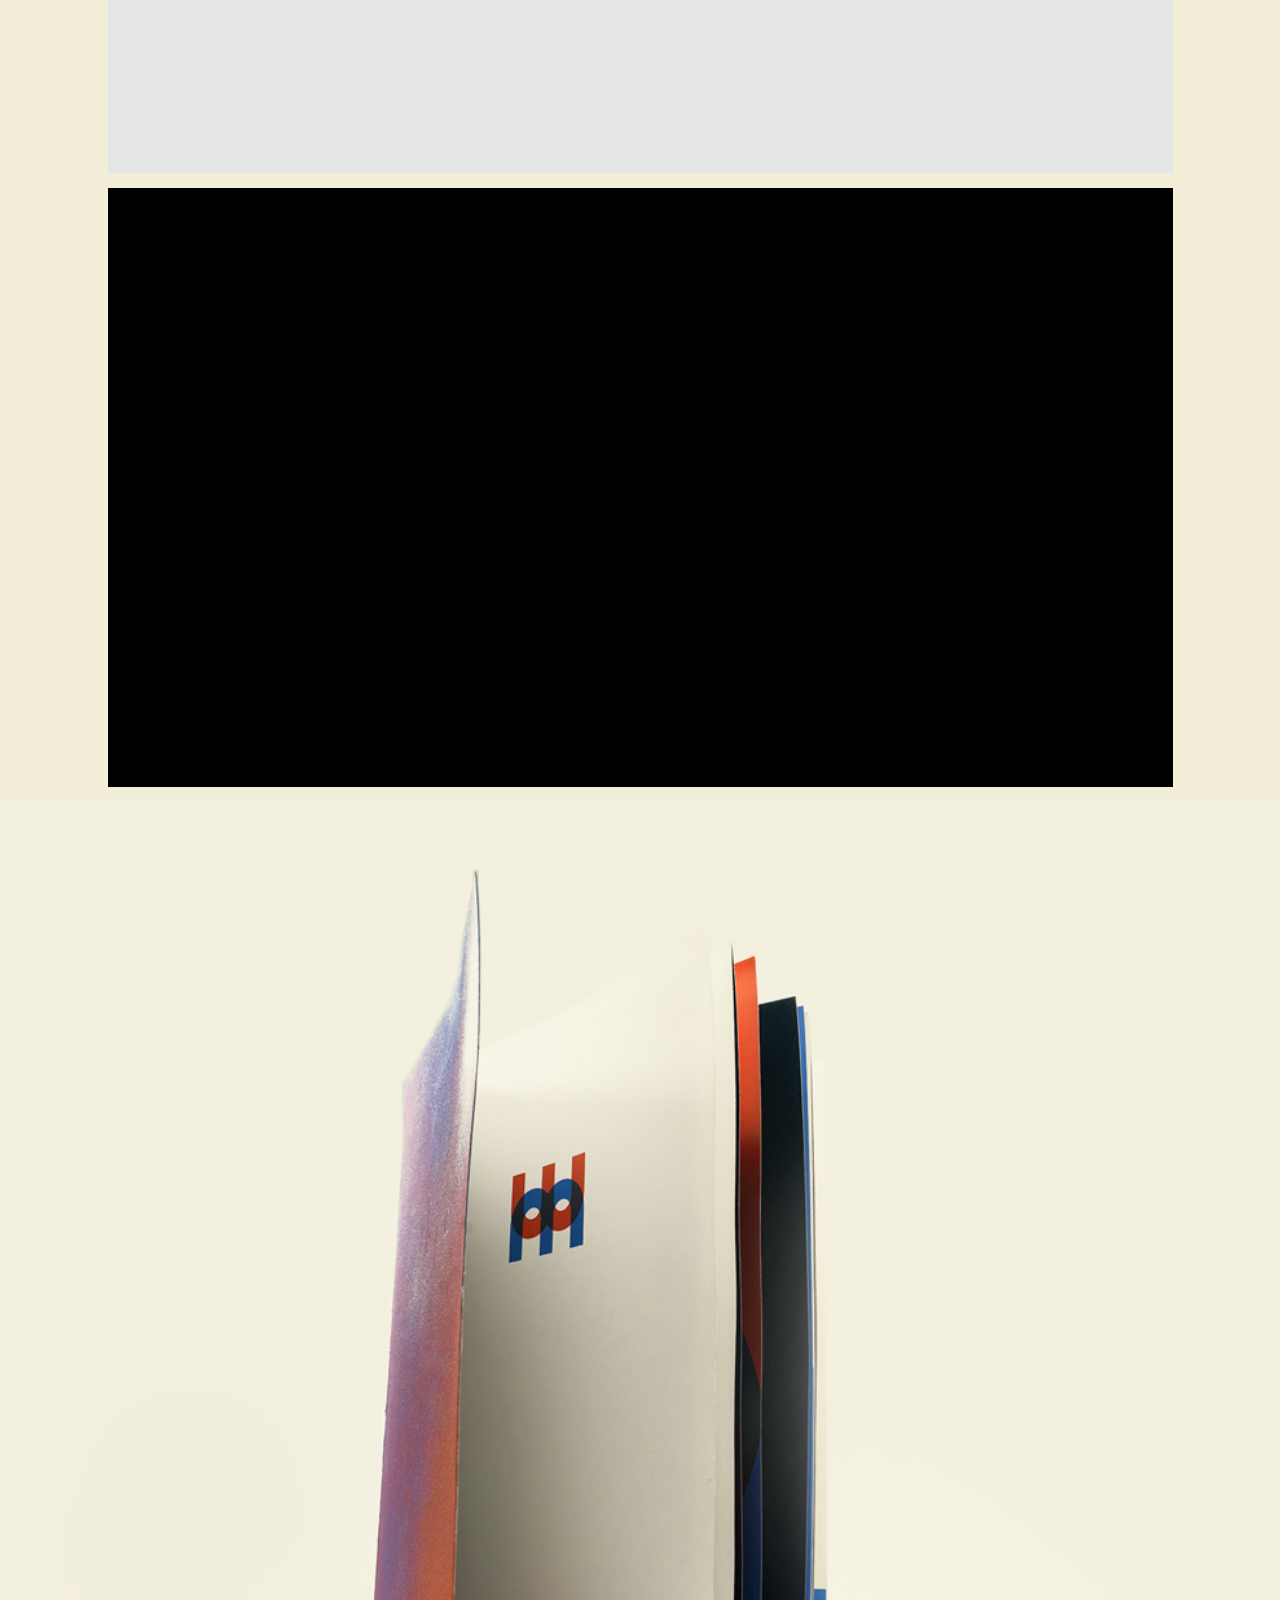
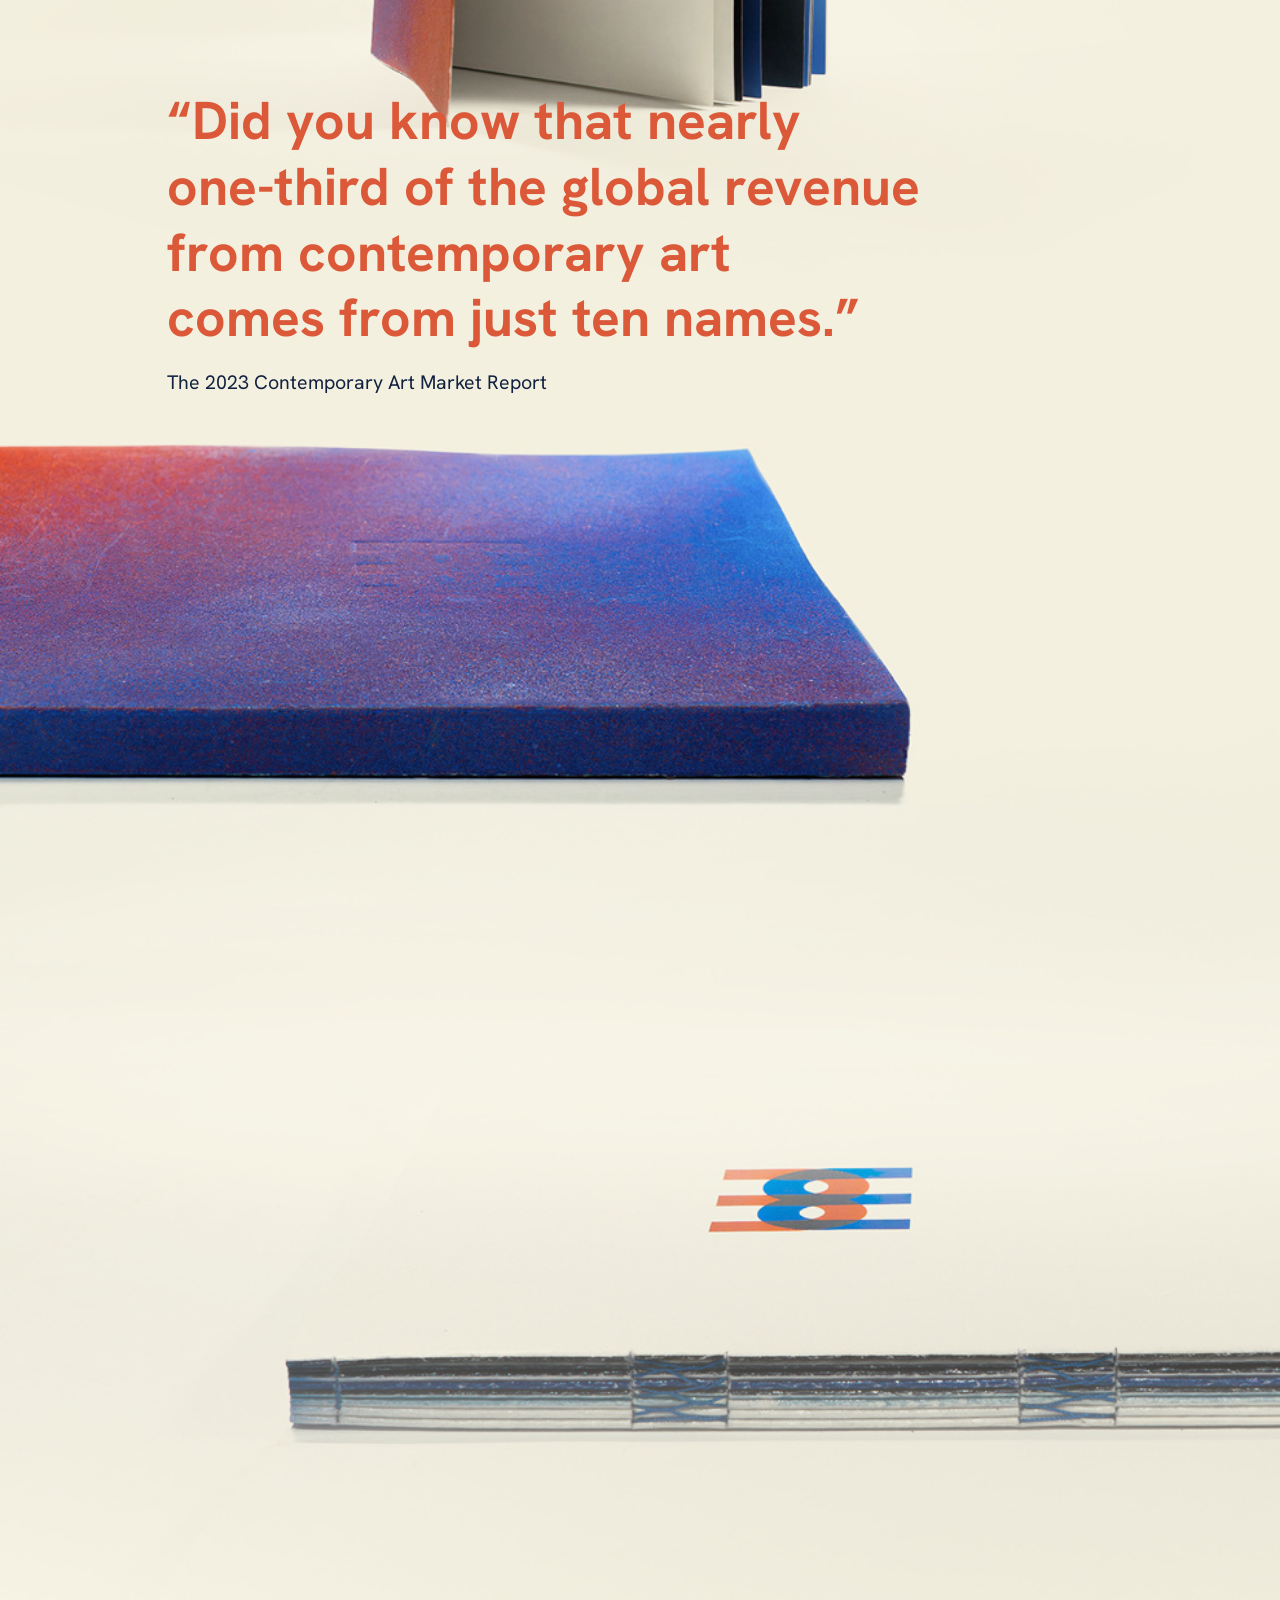
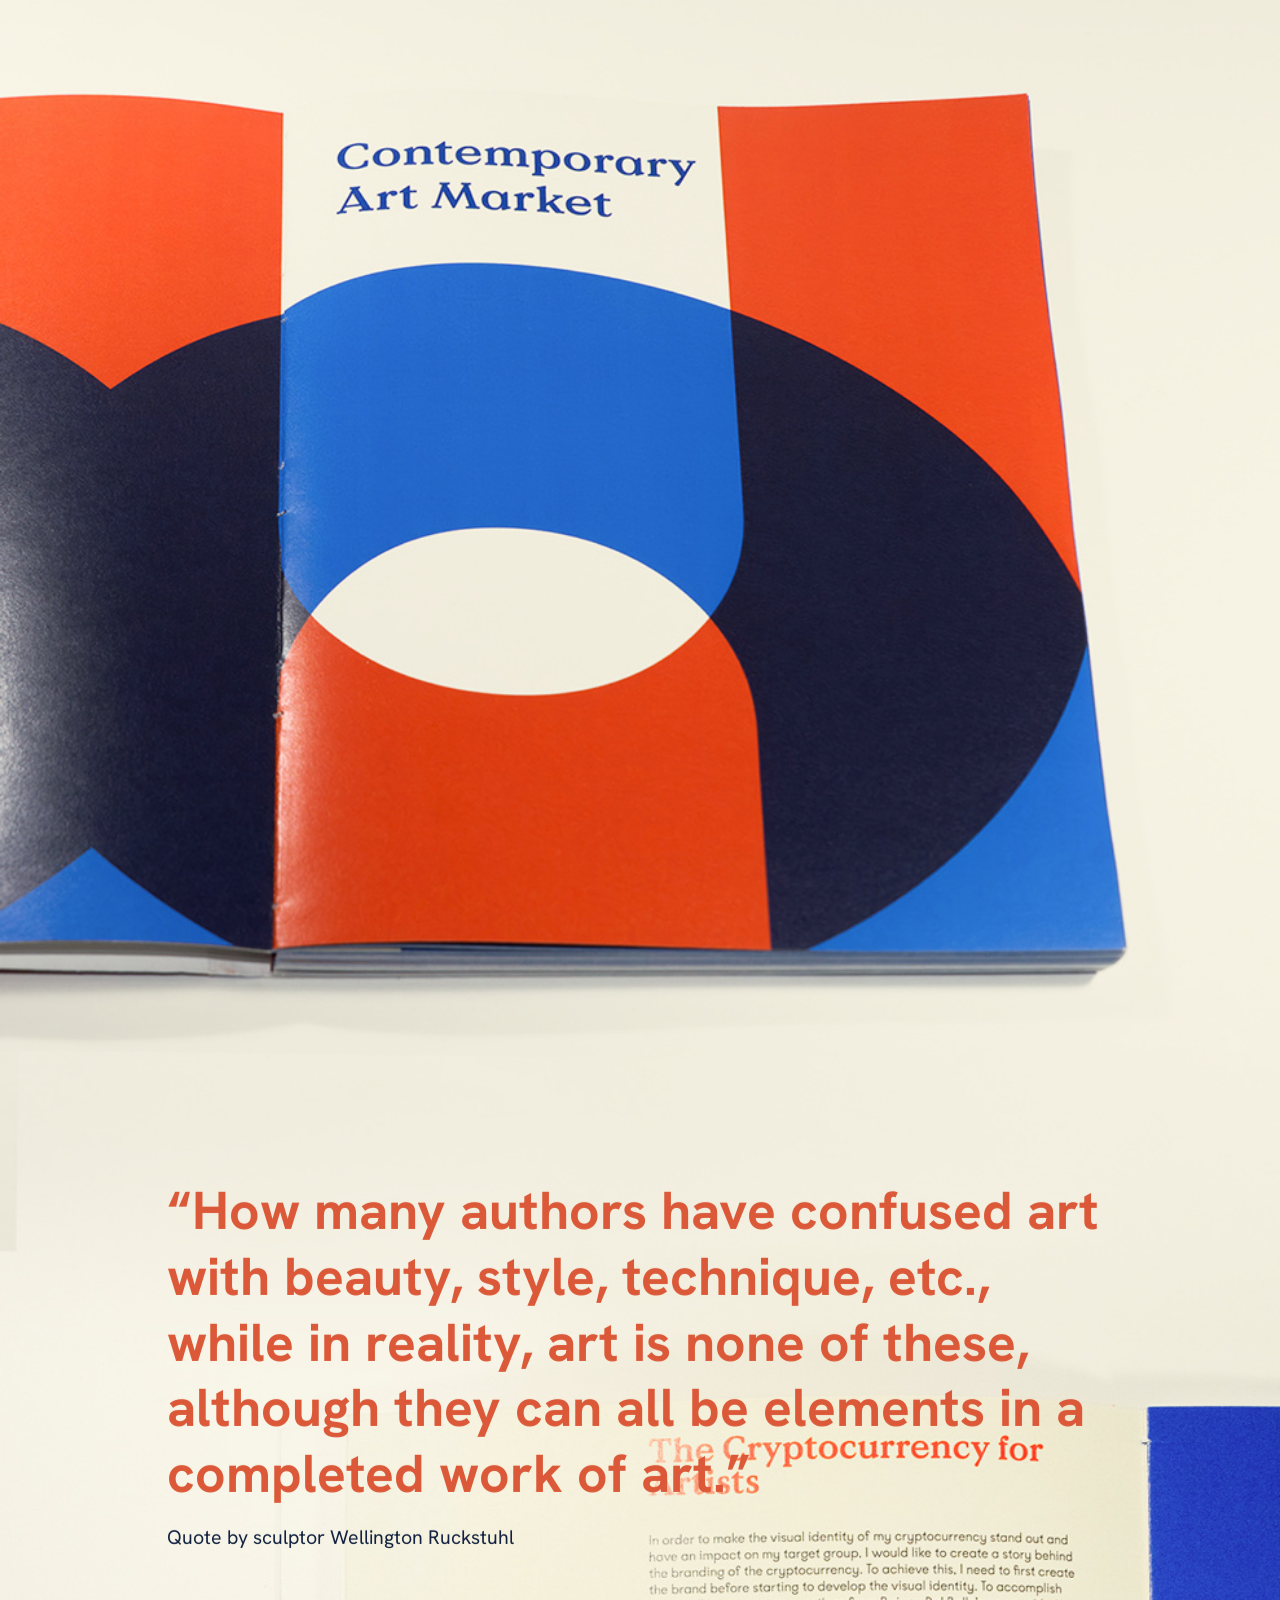
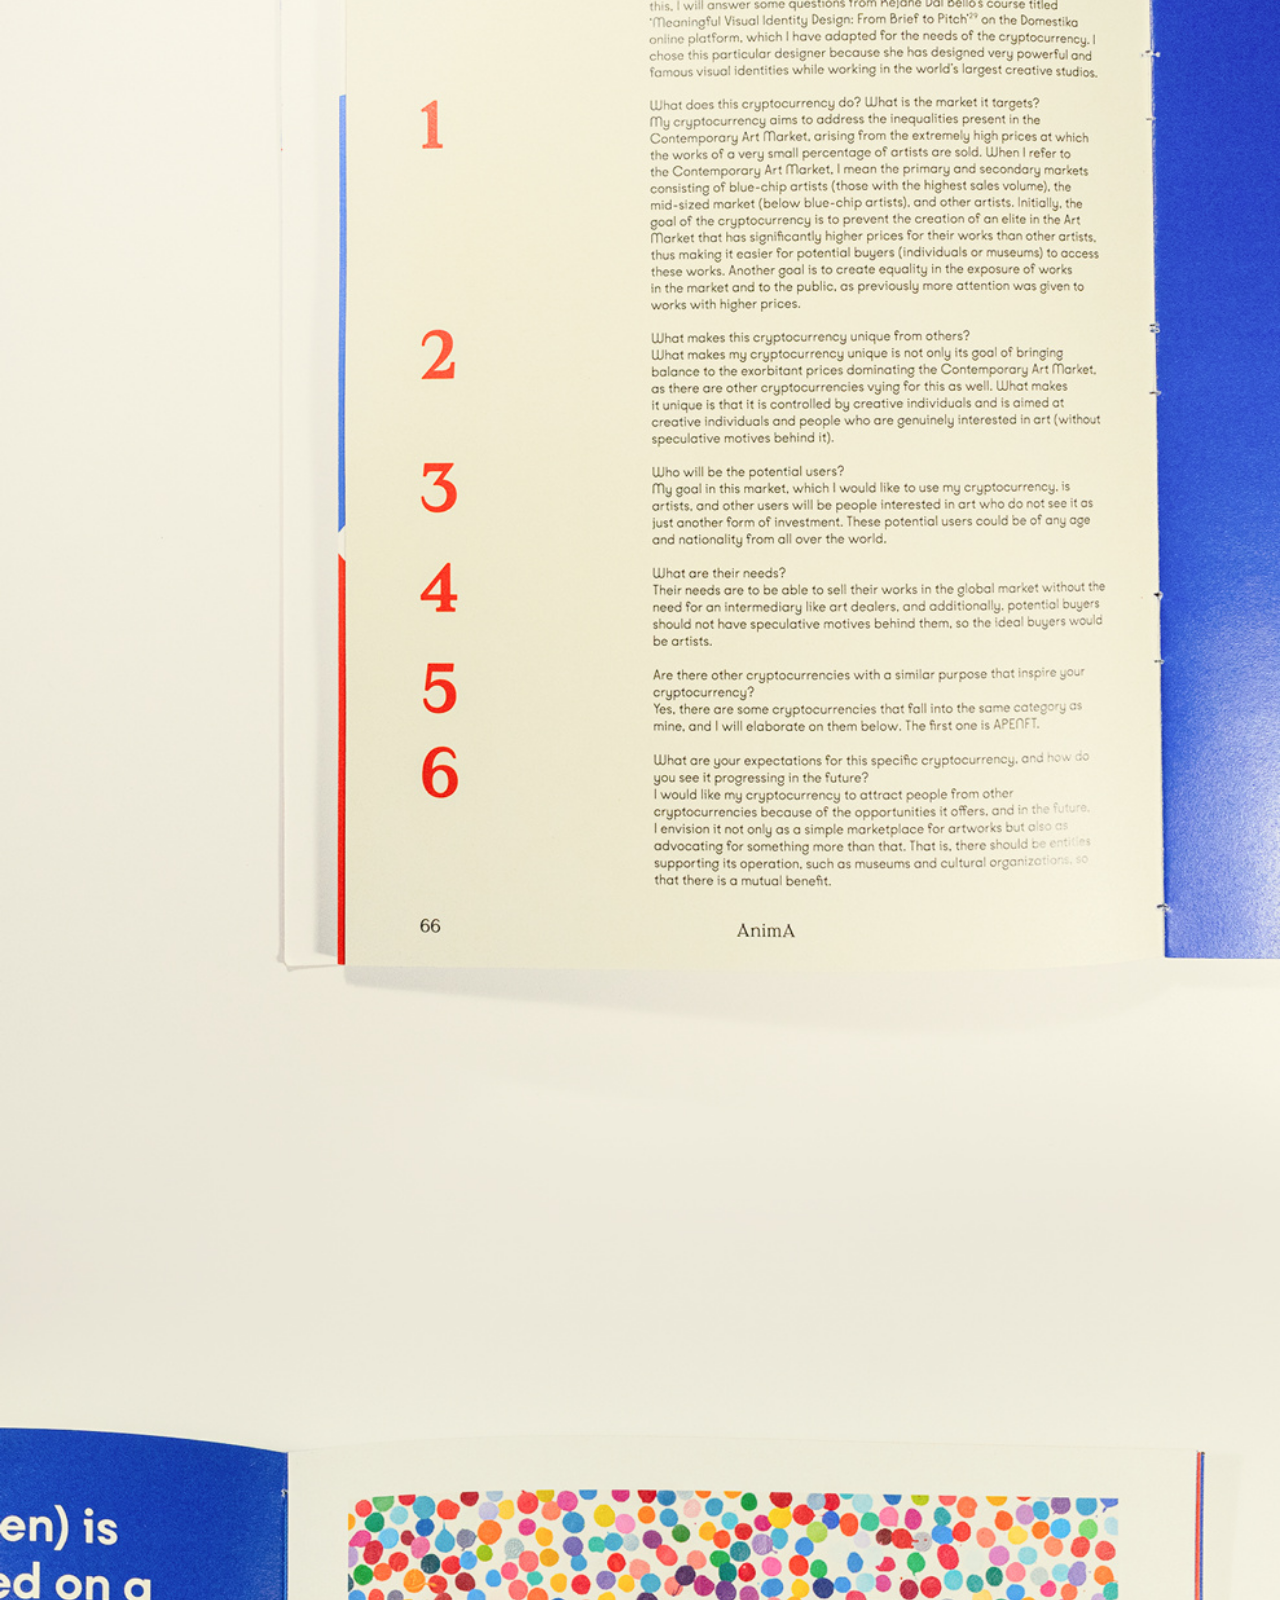
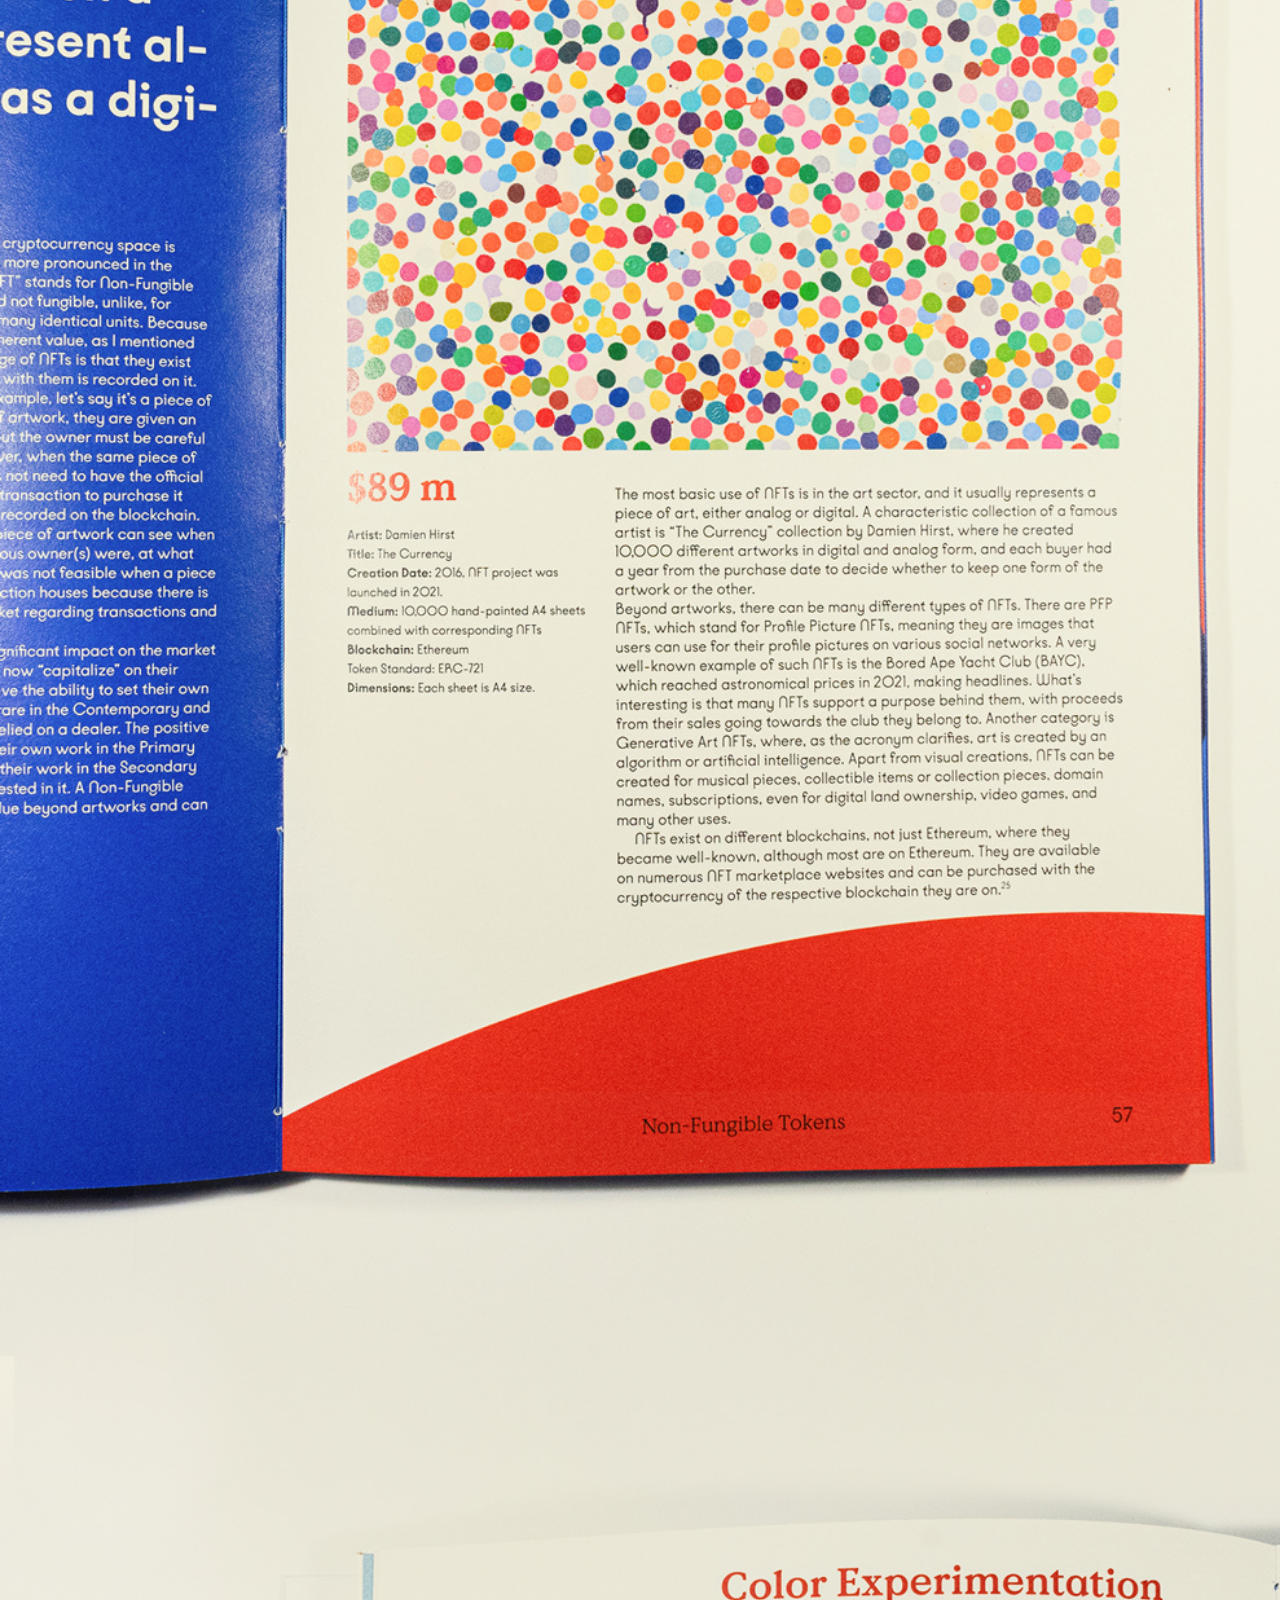
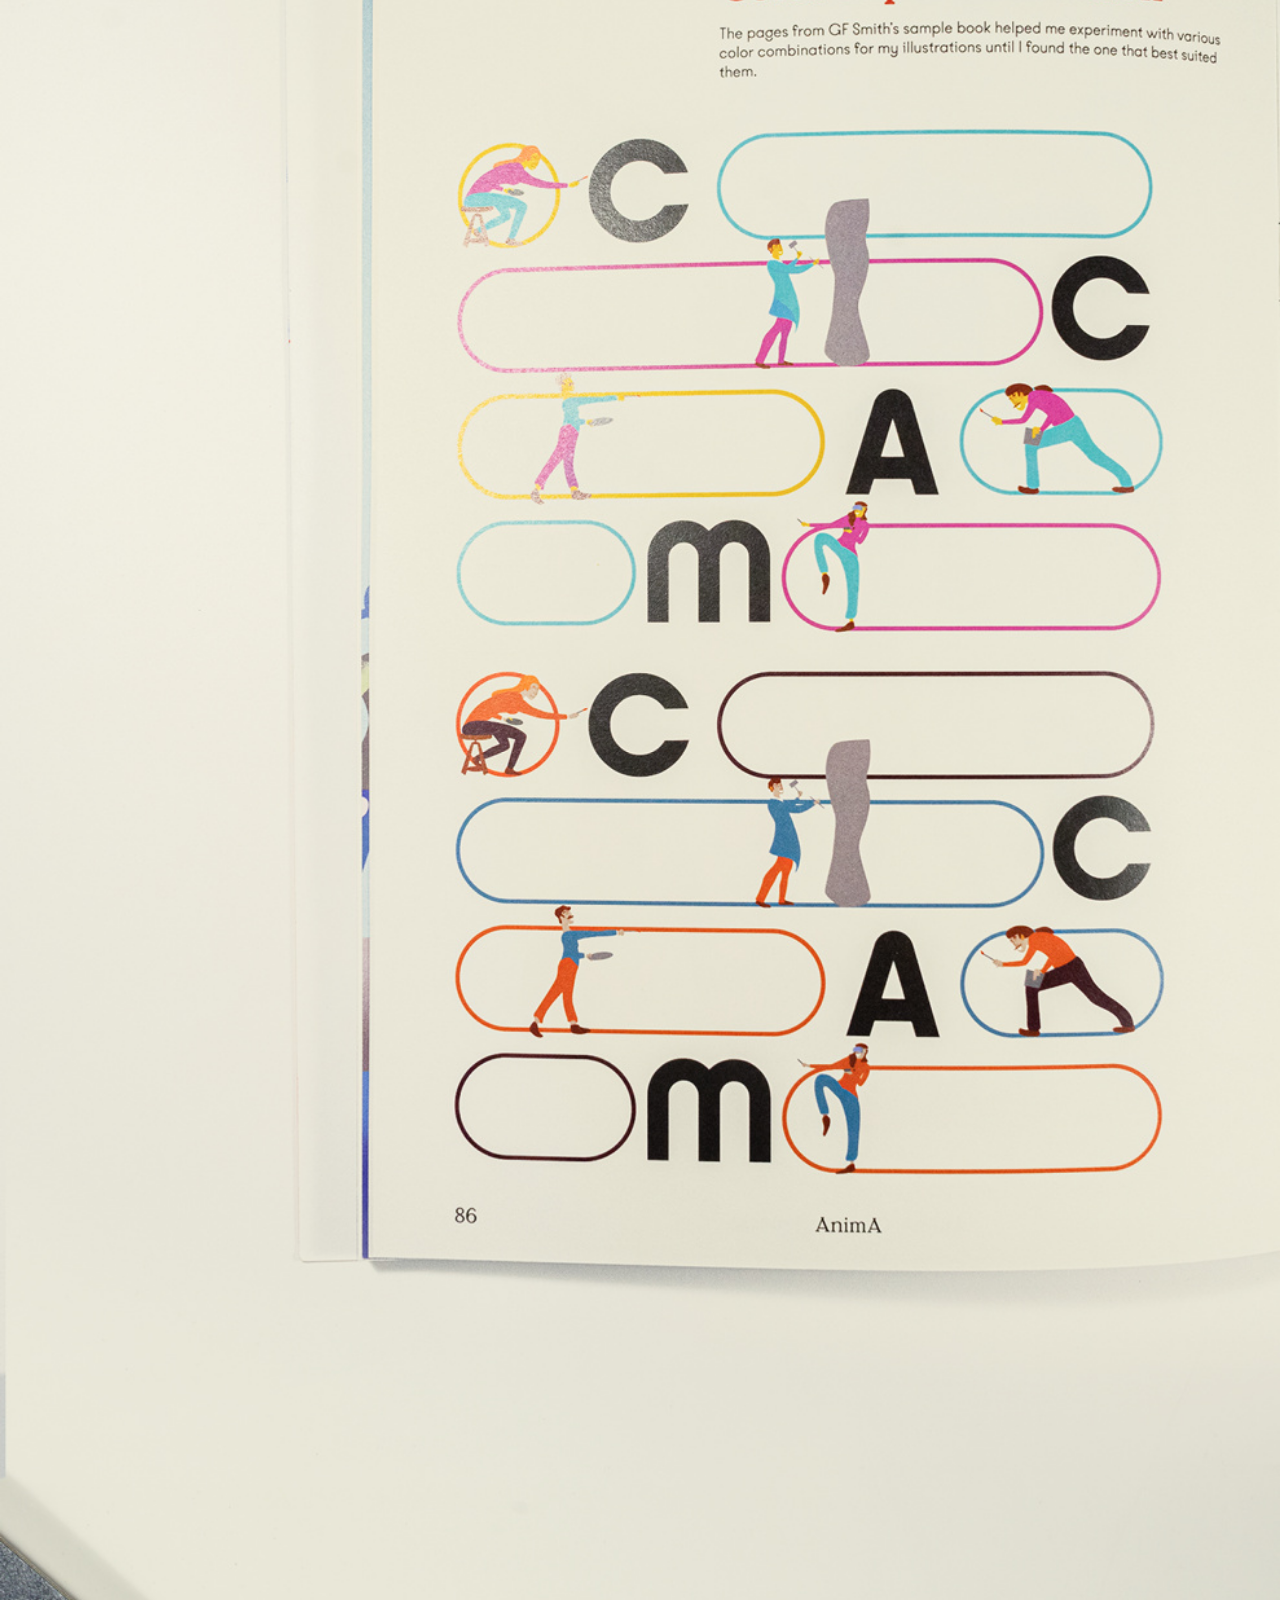
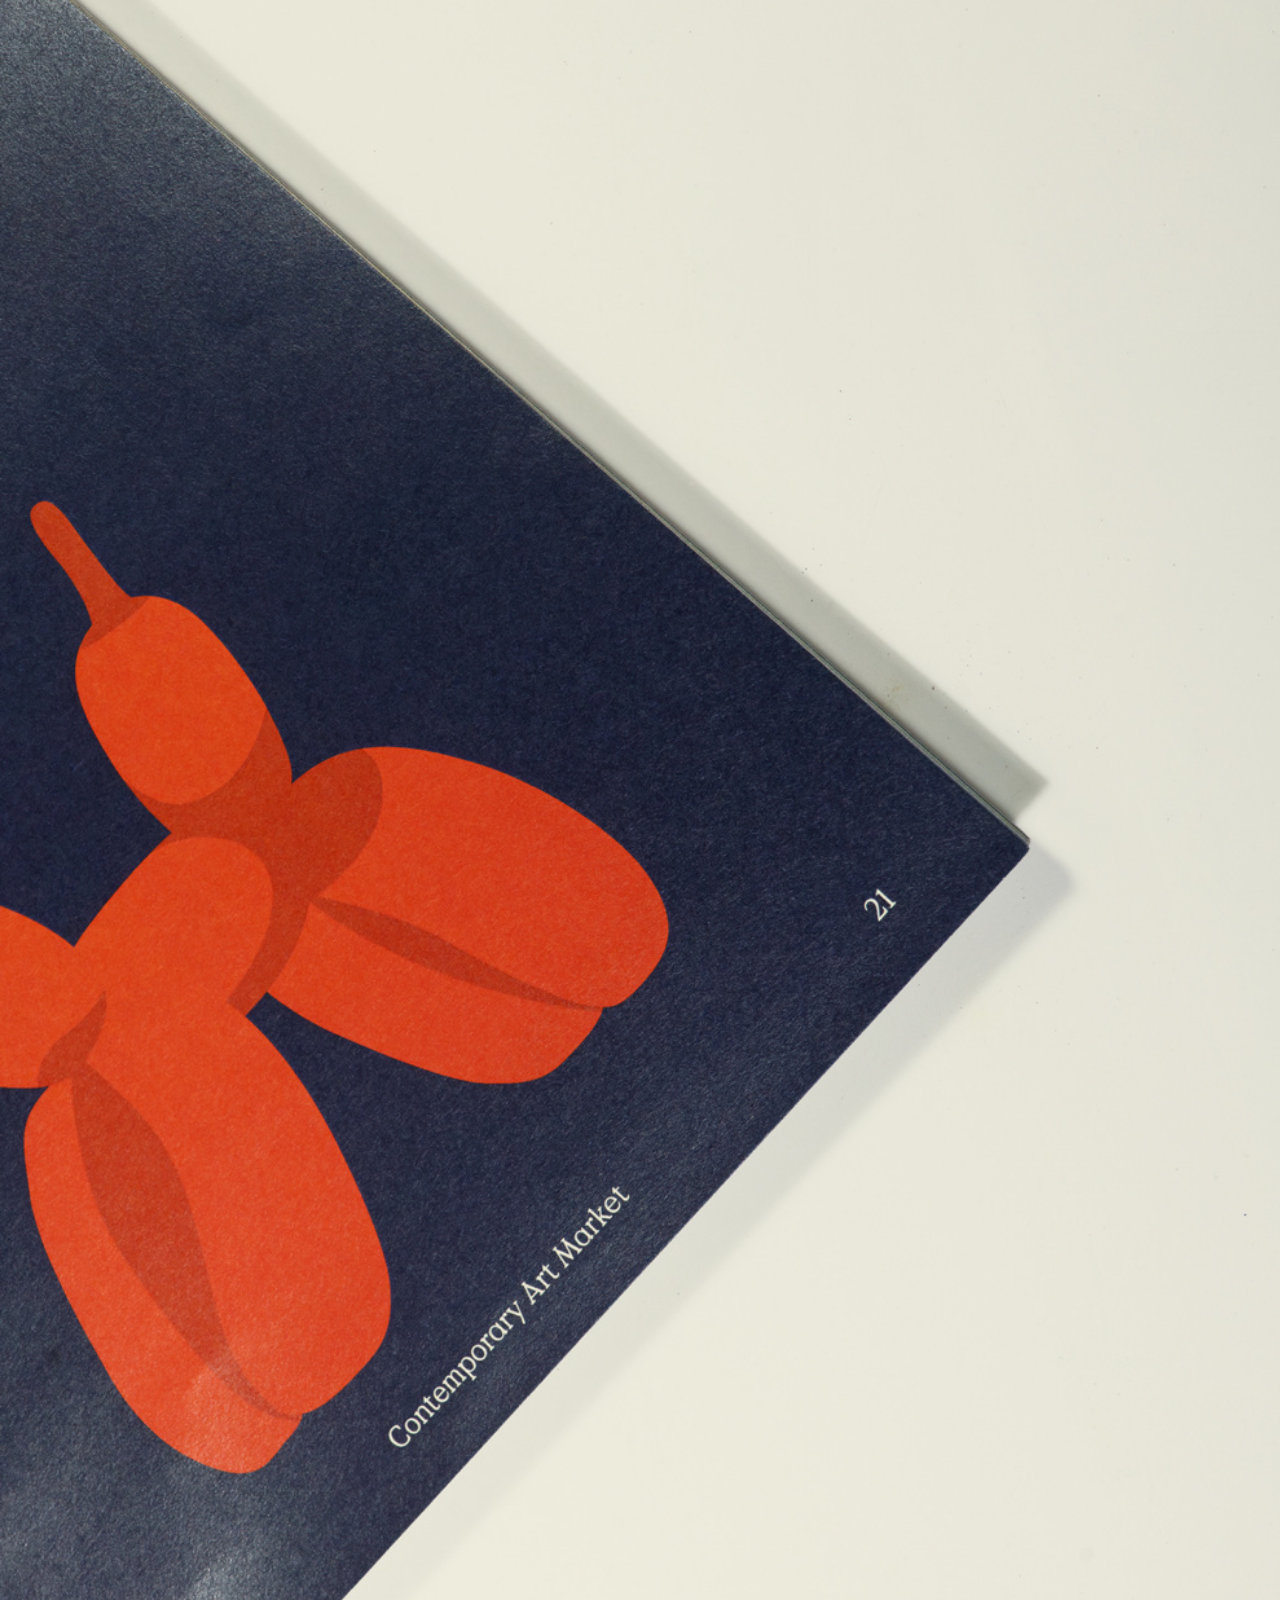
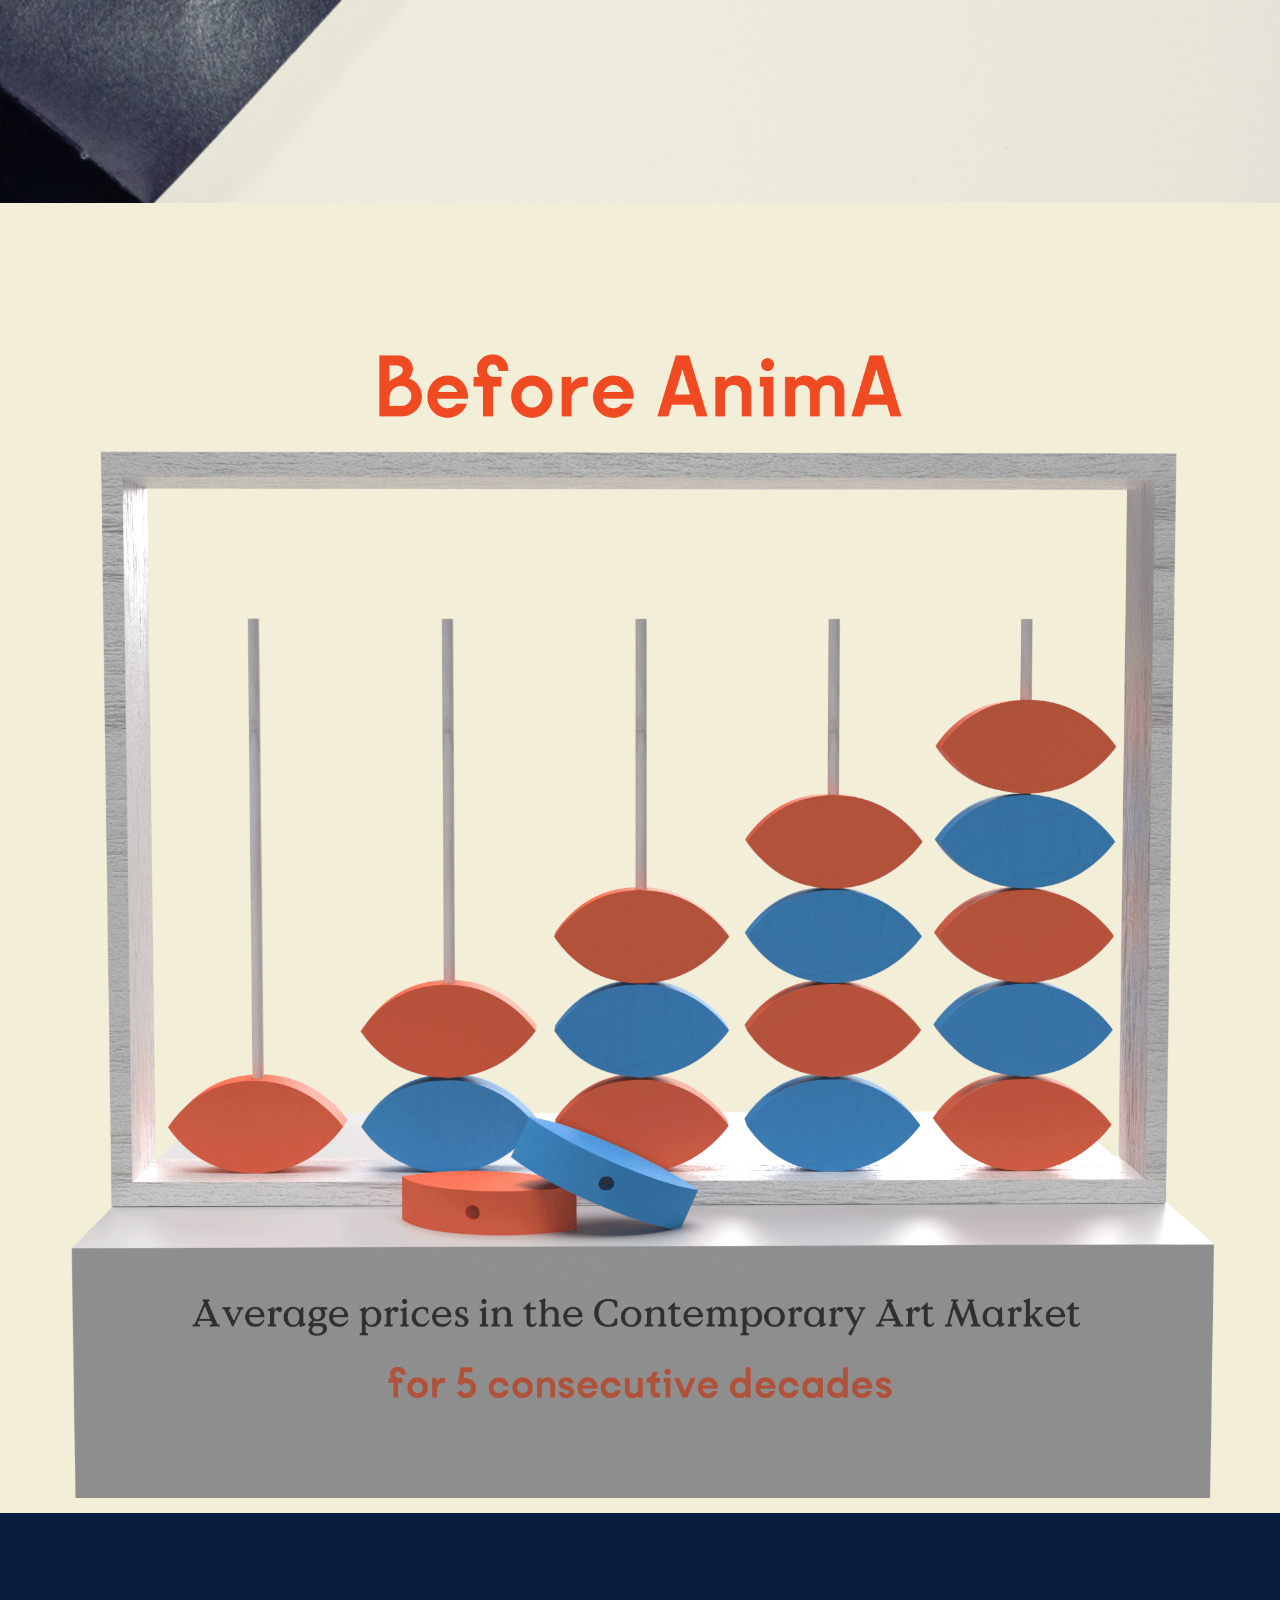
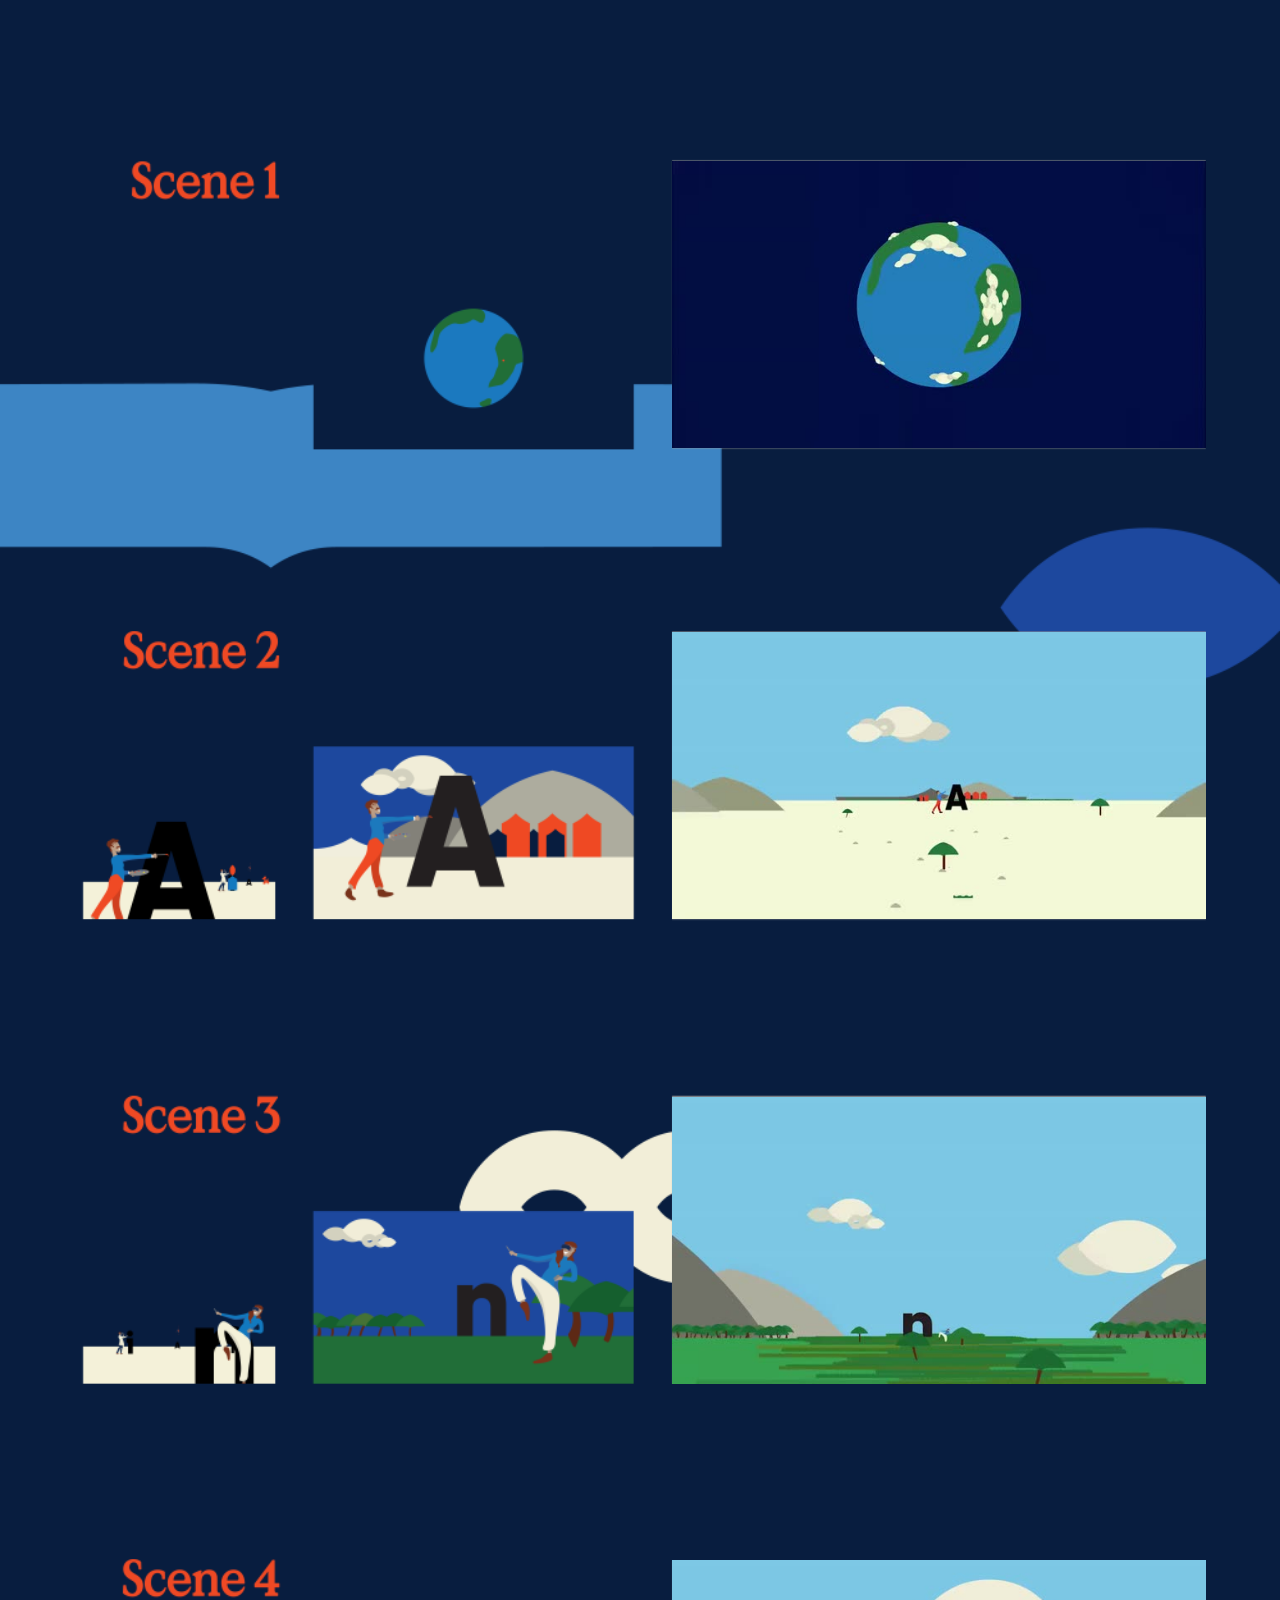
==== commit a2403f8b: "Anima: coin first, new long photo, abacus, second video Co-Authored-By: Claude Sonnet 5.5 <noreply@a" ====
--- a/anima.html
+++ b/anima.html
@@ -34,8 +34,18 @@
   </section>
 
   <section class="blocks grid" style="grid-column: 1 / -1">
-    <div class="long" style="grid-column: 1 / -1; grid-row: 1">
-      <img src="images/anima-long-1.jpg" width="1500" height="1553" alt="Contemporary Art Market book, photographed spread by spread" loading="eager"><img src="images/anima-long-2.jpg" width="1500" height="1553" alt="" loading="eager"><img src="images/anima-long-3.jpg" width="1500" height="1553" alt="" loading="eager"><img src="images/anima-long-4.jpg" width="1500" height="1553" alt="" loading="eager"><img src="images/anima-long-5.jpg" width="1500" height="1552" alt="" loading="eager"><img src="images/anima-long-6.jpg" width="1500" height="1553" alt="" loading="eager"><img src="images/anima-long-7.jpg" width="1500" height="1553" alt="" loading="eager"><img src="images/anima-long-8.jpg" width="1500" height="1553" alt="" loading="eager">
+    <div class="ph viewer3d" style="grid-column: 1 / span 12; grid-row: 1; aspect-ratio: 1065 / 599" data-glb="images/thesis-coin.glb" role="img" aria-label="Interactive 3D model of the thesis coin. Drag sideways to rotate."></div>
+    <script type="module">
+      var host = document.querySelector('.viewer3d');
+      function boot() { import('./coin-viewer.js').then(function (m) { m.start(host); }).catch(function () {}); }
+      if ('IntersectionObserver' in window) {
+        var io = new IntersectionObserver(function (es) { if (es[0].isIntersecting) { io.disconnect(); boot(); } }, { rootMargin: '600px 0px' });
+        io.observe(host);
+      } else { boot(); }
+    </script>
+    <div class="ph video" style="grid-column: 1 / span 12; grid-row: 2; aspect-ratio: 1065 / 599"><iframe src="https://www.youtube-nocookie.com/embed/yP18JjrxWjw?rel=0" title="Anima video" loading="lazy" allow="accelerometer; autoplay; encrypted-media; picture-in-picture; fullscreen" allowfullscreen></iframe></div>
+    <div class="long" style="grid-column: 1 / -1; grid-row: 3">
+      <img src="images/anima-long-1.jpg" width="989" height="1024" alt="Contemporary Art Market book, photographed spread by spread" loading="eager"><img src="images/anima-long-2.jpg" width="989" height="1024" alt="" loading="eager"><img src="images/anima-long-3.jpg" width="989" height="1024" alt="" loading="lazy"><img src="images/anima-long-4.jpg" width="989" height="1024" alt="" loading="lazy"><img src="images/anima-long-5.jpg" width="989" height="1023" alt="" loading="lazy"><img src="images/anima-long-6.jpg" width="989" height="1024" alt="" loading="lazy"><img src="images/anima-long-7.jpg" width="989" height="1024" alt="" loading="lazy"><img src="images/anima-long-8.jpg" width="989" height="1024" alt="" loading="lazy">
       <figure class="q q1"><blockquote>&ldquo;Did you know that nearly<br>one-third of the global revenue<br>from contemporary art<br>comes from just ten names.&rdquo;</blockquote><figcaption>The 2023 Contemporary Art Market Report</figcaption></figure>
       <figure class="q q2"><blockquote>&ldquo;How many authors have confused art with beauty, style, technique, etc., while in reality, art is none of these, although they can all be elements in a completed work of art.&rdquo;</blockquote><figcaption>Quote by sculptor Wellington Ruckstuhl</figcaption></figure>
     </div>
@@ -59,21 +69,12 @@
   window.addEventListener('load',measure); measure();
 })();
     </script>
-    <div class="ph viewer3d" style="grid-column: 1 / span 12; grid-row: 3; aspect-ratio: 1065 / 599" data-glb="images/thesis-coin.glb" role="img" aria-label="Interactive 3D model of the thesis coin. Drag sideways to rotate."></div>
-    <script type="module">
-      var host = document.querySelector('.viewer3d');
-      function boot() { import('./coin-viewer.js').then(function (m) { m.start(host); }).catch(function () {}); }
-      if ('IntersectionObserver' in window) {
-        var io = new IntersectionObserver(function (es) { if (es[0].isIntersecting) { io.disconnect(); boot(); } }, { rootMargin: '600px 0px' });
-        io.observe(host);
-      } else { boot(); }
-    </script>
-    <div class="sq4" style="grid-column: 1 / -1; grid-row: 2"><img src="images/anima-grid-1.jpg" width="1400" height="1400" alt="Anima brand photograph 1" loading="lazy"><img src="images/anima-grid-2.jpg" width="1400" height="1400" alt="Anima brand photograph 2" loading="lazy"><img src="images/anima-grid-3.jpg" width="1400" height="1400" alt="Anima brand photograph 3" loading="lazy"><img src="images/anima-grid-4.jpg" width="1400" height="1400" alt="Anima brand photograph 4" loading="lazy"></div>
-    <div class="ph video" style="grid-column: 1 / span 12; grid-row: 4; aspect-ratio: 1065 / 599"><iframe src="https://www.youtube-nocookie.com/embed/yP18JjrxWjw?rel=0" title="Anima video" loading="lazy" allow="accelerometer; autoplay; encrypted-media; picture-in-picture; fullscreen" allowfullscreen></iframe></div>
+    <div class="abacus" style="grid-column: 1 / -1; grid-row: 4"><img src="images/anima-abacus.gif" width="2000" height="2000" alt="Abacus of five columns of red and blue discs, before and after AnimA" loading="lazy"></div>
     <div class="pres" style="grid-column: 1 / -1; grid-row: 5"><img src="images/anima-presentation.png" width="1000" height="2500" alt="Anima animation presentation: six short animated scenes" loading="lazy"><video class="pv" style="left:52.5%;width:41.7%;top:7.760%;height:8.960%" src="images/anima-video-1.mp4" poster="images/anima-video-1.jpg" muted loop playsinline preload="none" aria-hidden="true"></video><video class="pv" style="left:52.5%;width:41.7%;top:22.480%;height:8.960%" src="images/anima-video-2.mp4" poster="images/anima-video-2.jpg" muted loop playsinline preload="none" aria-hidden="true"></video><video class="pv" style="left:52.5%;width:41.7%;top:37.000%;height:8.960%" src="images/anima-video-3.mp4" poster="images/anima-video-3.jpg" muted loop playsinline preload="none" aria-hidden="true"></video><video class="pv" style="left:52.5%;width:41.7%;top:51.480%;height:8.960%" src="images/anima-video-4.mp4" poster="images/anima-video-4.jpg" muted loop playsinline preload="none" aria-hidden="true"></video><video class="pv" style="left:52.5%;width:41.7%;top:66.000%;height:8.960%" src="images/anima-video-5.mp4" poster="images/anima-video-5.jpg" muted loop playsinline preload="none" aria-hidden="true"></video><video class="pv" style="left:52.5%;width:41.7%;top:80.520%;height:8.960%" src="images/anima-video-6.mp4" poster="images/anima-video-6.jpg" muted loop playsinline preload="none" aria-hidden="true"></video></div>
     <script>
 (function(){var vs=[].slice.call(document.querySelectorAll('.pres .pv'));if(!vs.length)return;var rm=window.matchMedia&&matchMedia('(prefers-reduced-motion: reduce)').matches;if(rm||!('IntersectionObserver' in window)){return;}var io=new IntersectionObserver(function(es){es.forEach(function(e){var v=e.target;if(e.isIntersecting){if(v.preload!=='auto')v.preload='auto';var p=v.play();if(p&&p.catch)p.catch(function(){});}else{v.pause();}});},{rootMargin:'200px 0px'});vs.forEach(function(v){io.observe(v);});})();
     </script>
+    <div class="ph video" style="grid-column: 1 / span 12; grid-row: 6; aspect-ratio: 1065 / 599"><iframe src="https://www.youtube-nocookie.com/embed/OSvNrVAi818?rel=0" title="Anima animation video" loading="lazy" allow="accelerometer; autoplay; encrypted-media; picture-in-picture; fullscreen" allowfullscreen></iframe></div>
   </section>
 
   <nav class="pn grid" style="grid-column: 1 / -1">
--- a/style.css
+++ b/style.css
@@ -162,8 +162,8 @@
 @supports (font-size: 1cqw) { .project .long .q { font-size: 4.1667cqw; } }
 .project .long .q blockquote { margin: 0; }
 .project .long .q figcaption { font-size: max(.3667em, 11px); font-weight: 400; line-height: calc(1em + 2px); margin-top: 1.05em; color: #11213f; }
-.project .long .q1 { top: 8.958%; }
-.project .long .q2 { top: 65.847%; }
+.project .long .q1 { top: 15.411%; }
+.project .long .q2 { top: 47.207%; }
 
 /* Anima: 3D coin viewer (three.js, loads only near the screen). Poster shows until the model is ready. */
 .project .viewer3d { position: relative; overflow: hidden; background: #e4e5e7 url(images/thesis-coin-poster.jpg) center / cover no-repeat; cursor: grab; }
@@ -171,6 +171,8 @@
 .project .viewer3d canvas { position: absolute; inset: 0; width: 100%; height: 100%; display: block; opacity: 0; transition: opacity .4s ease; }
 .project .viewer3d.ready canvas { opacity: 1; }
 
+.project .abacus { grid-column: 1 / -1; width: 100vw; width: 100cqw; justify-self: center; }
+.project .abacus img { display: block; width: 100%; height: auto; }
 .project .sq4 { grid-column: 1 / -1; width: 100vw; width: 100cqw; justify-self: center; display: grid; grid-template-columns: 1fr 1fr; gap: 15px; }
 .project .sq4 img { display: block; width: 100%; height: auto; aspect-ratio: 1; object-fit: cover; background: #e4e5e7; }
 .project .pres { grid-column: 1 / -1; width: 100vw; width: 100cqw; justify-self: center; position: relative; background: #081d3f; }
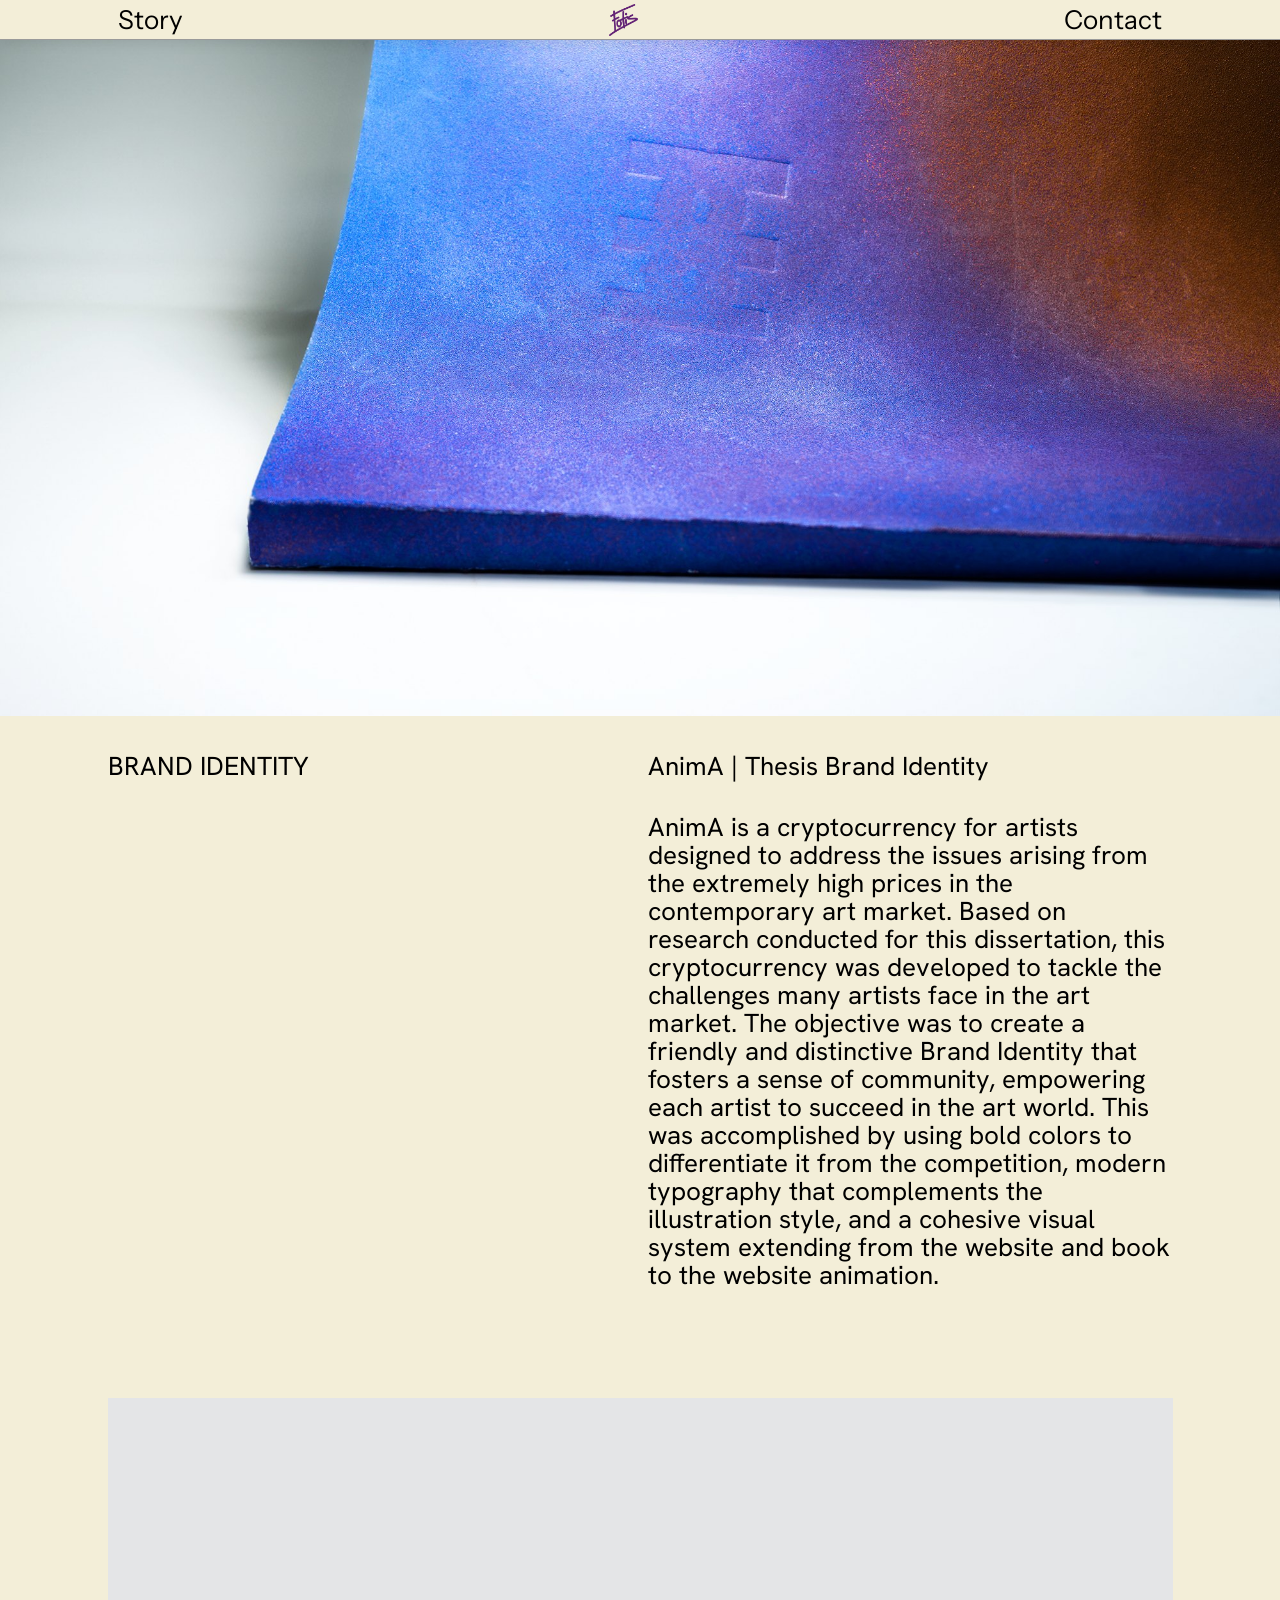
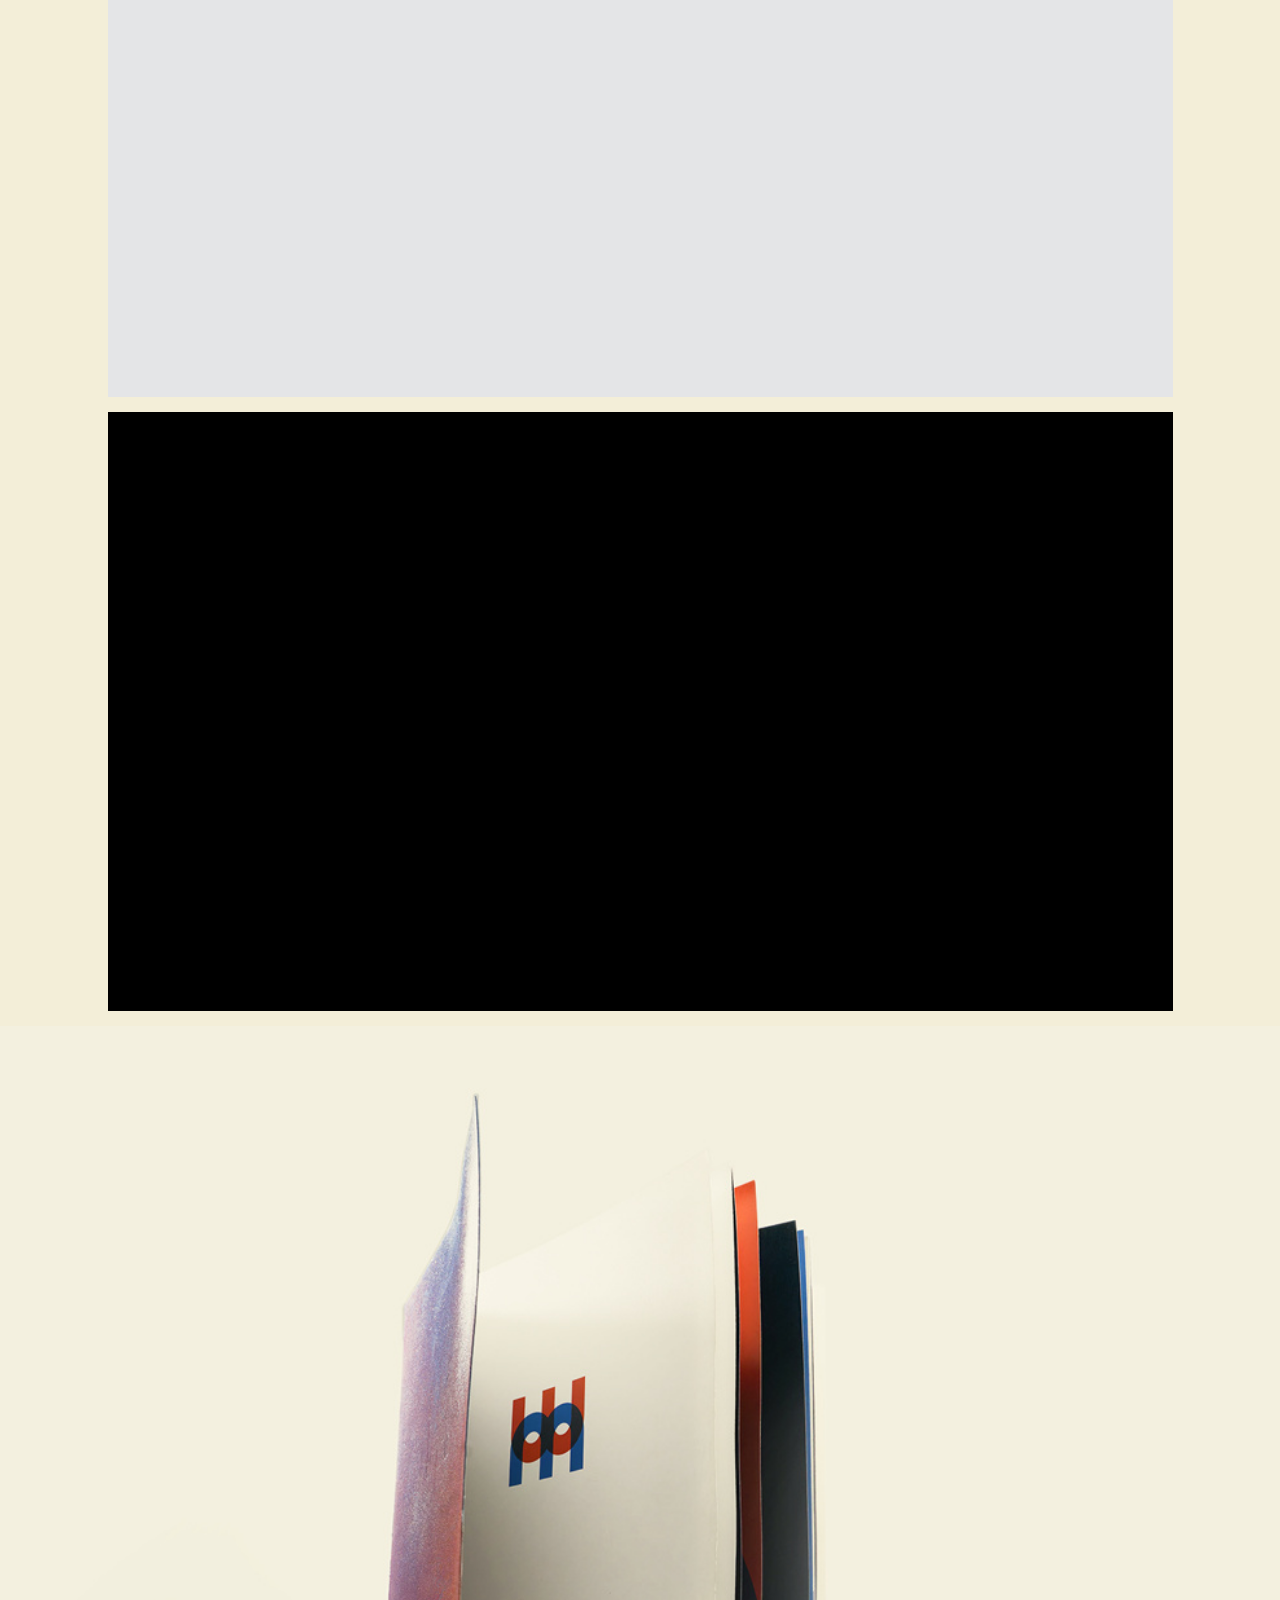
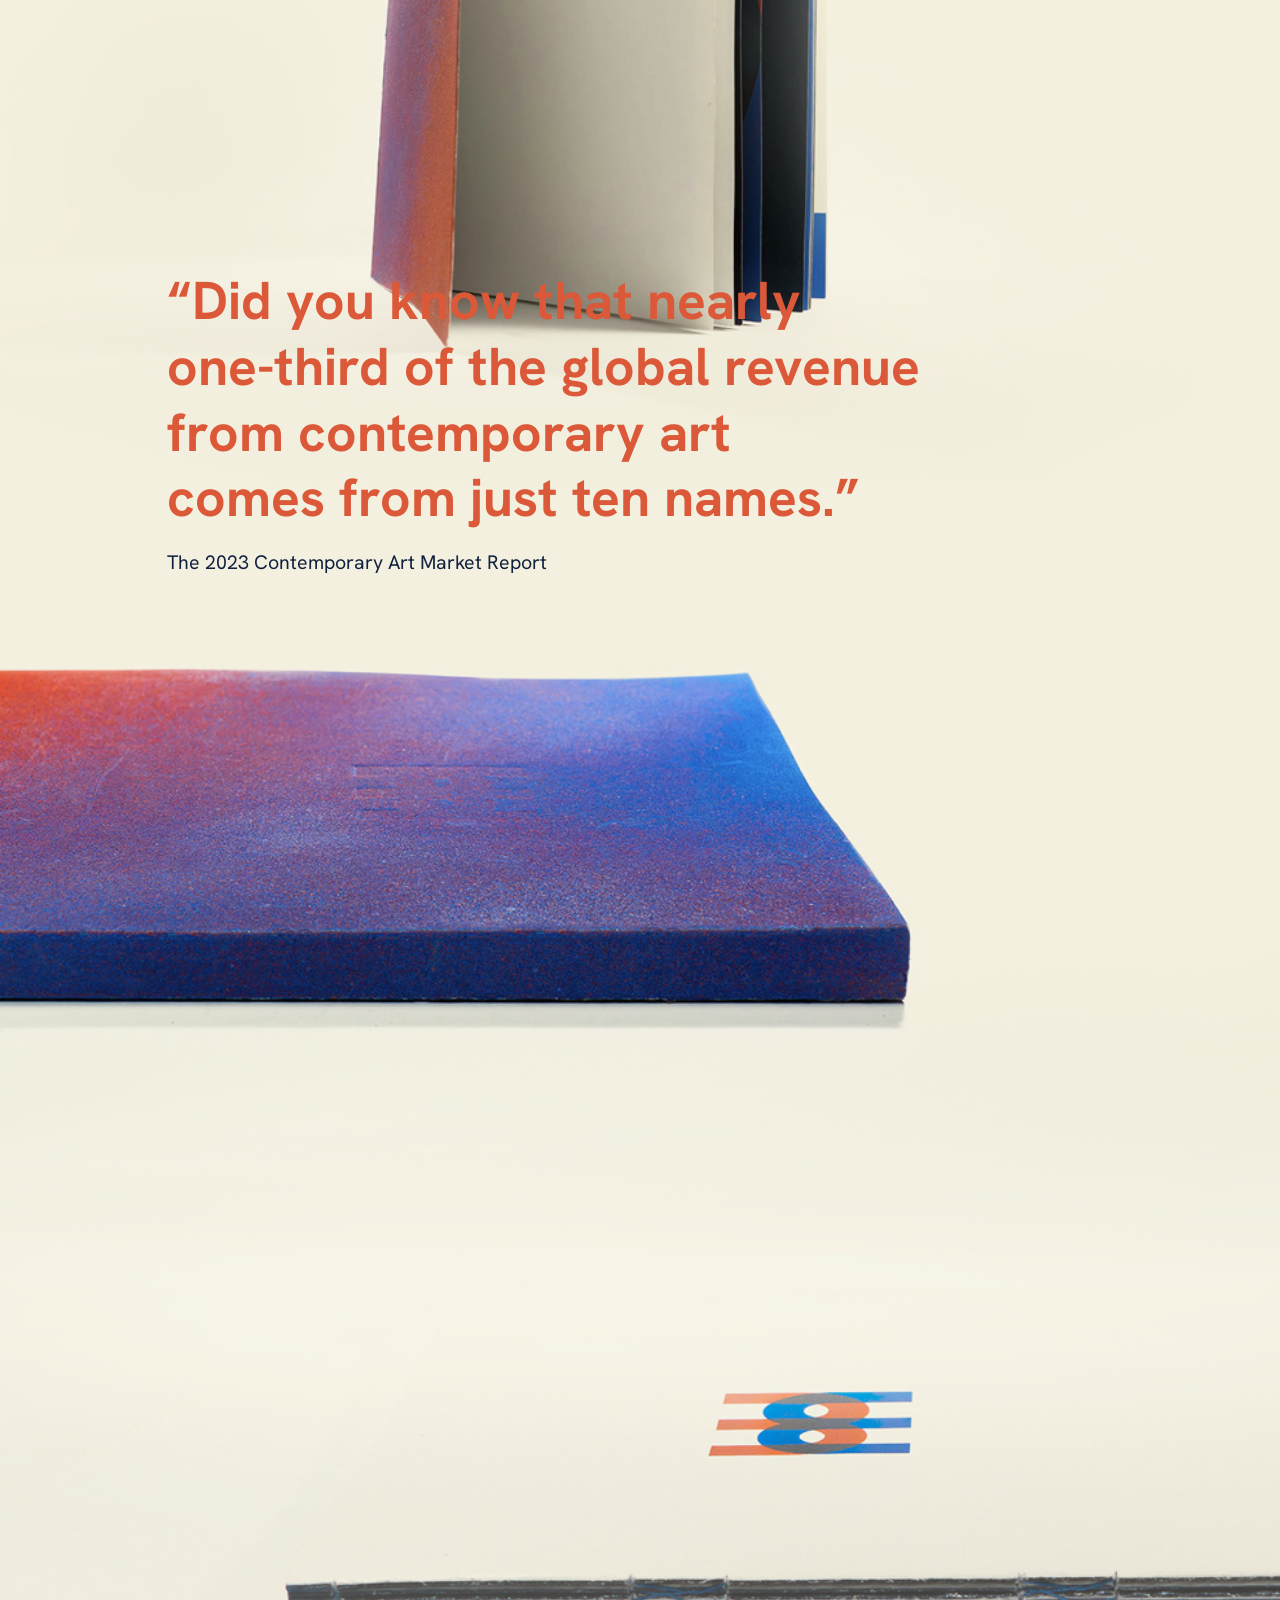
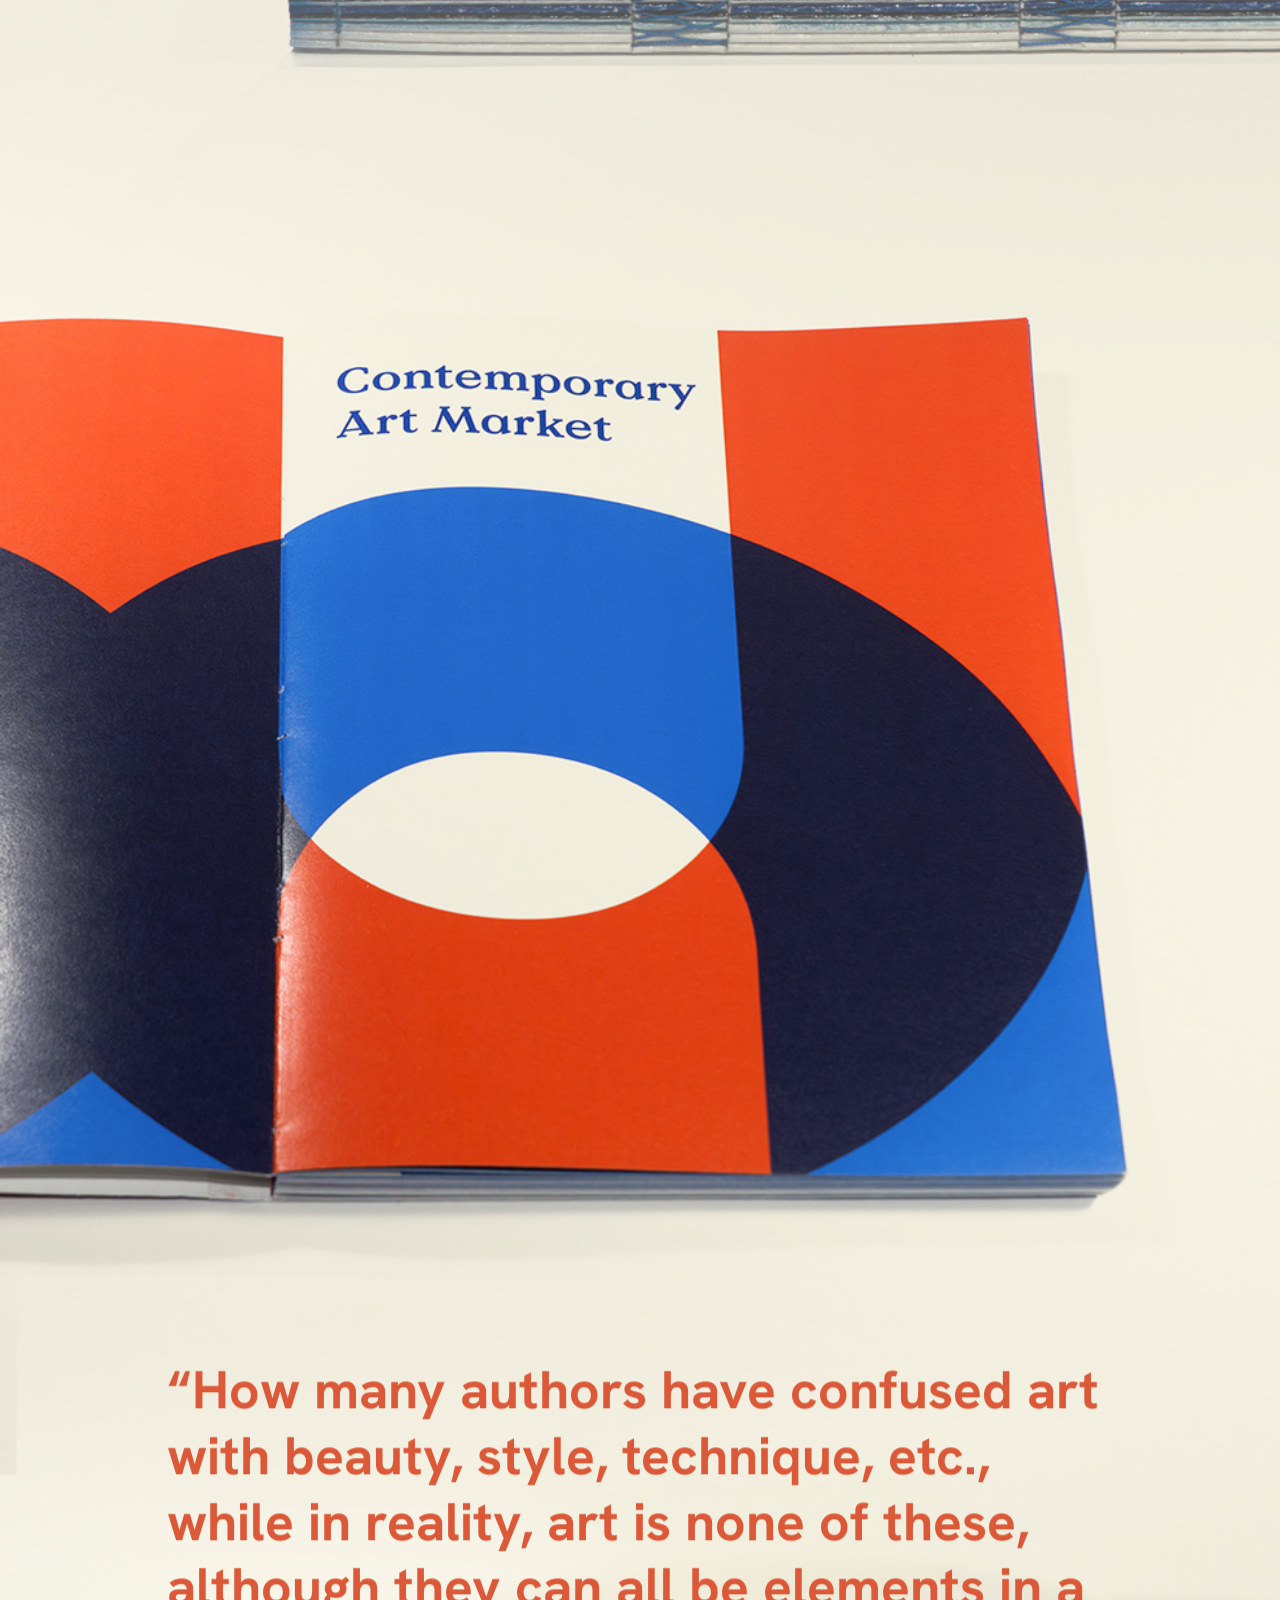
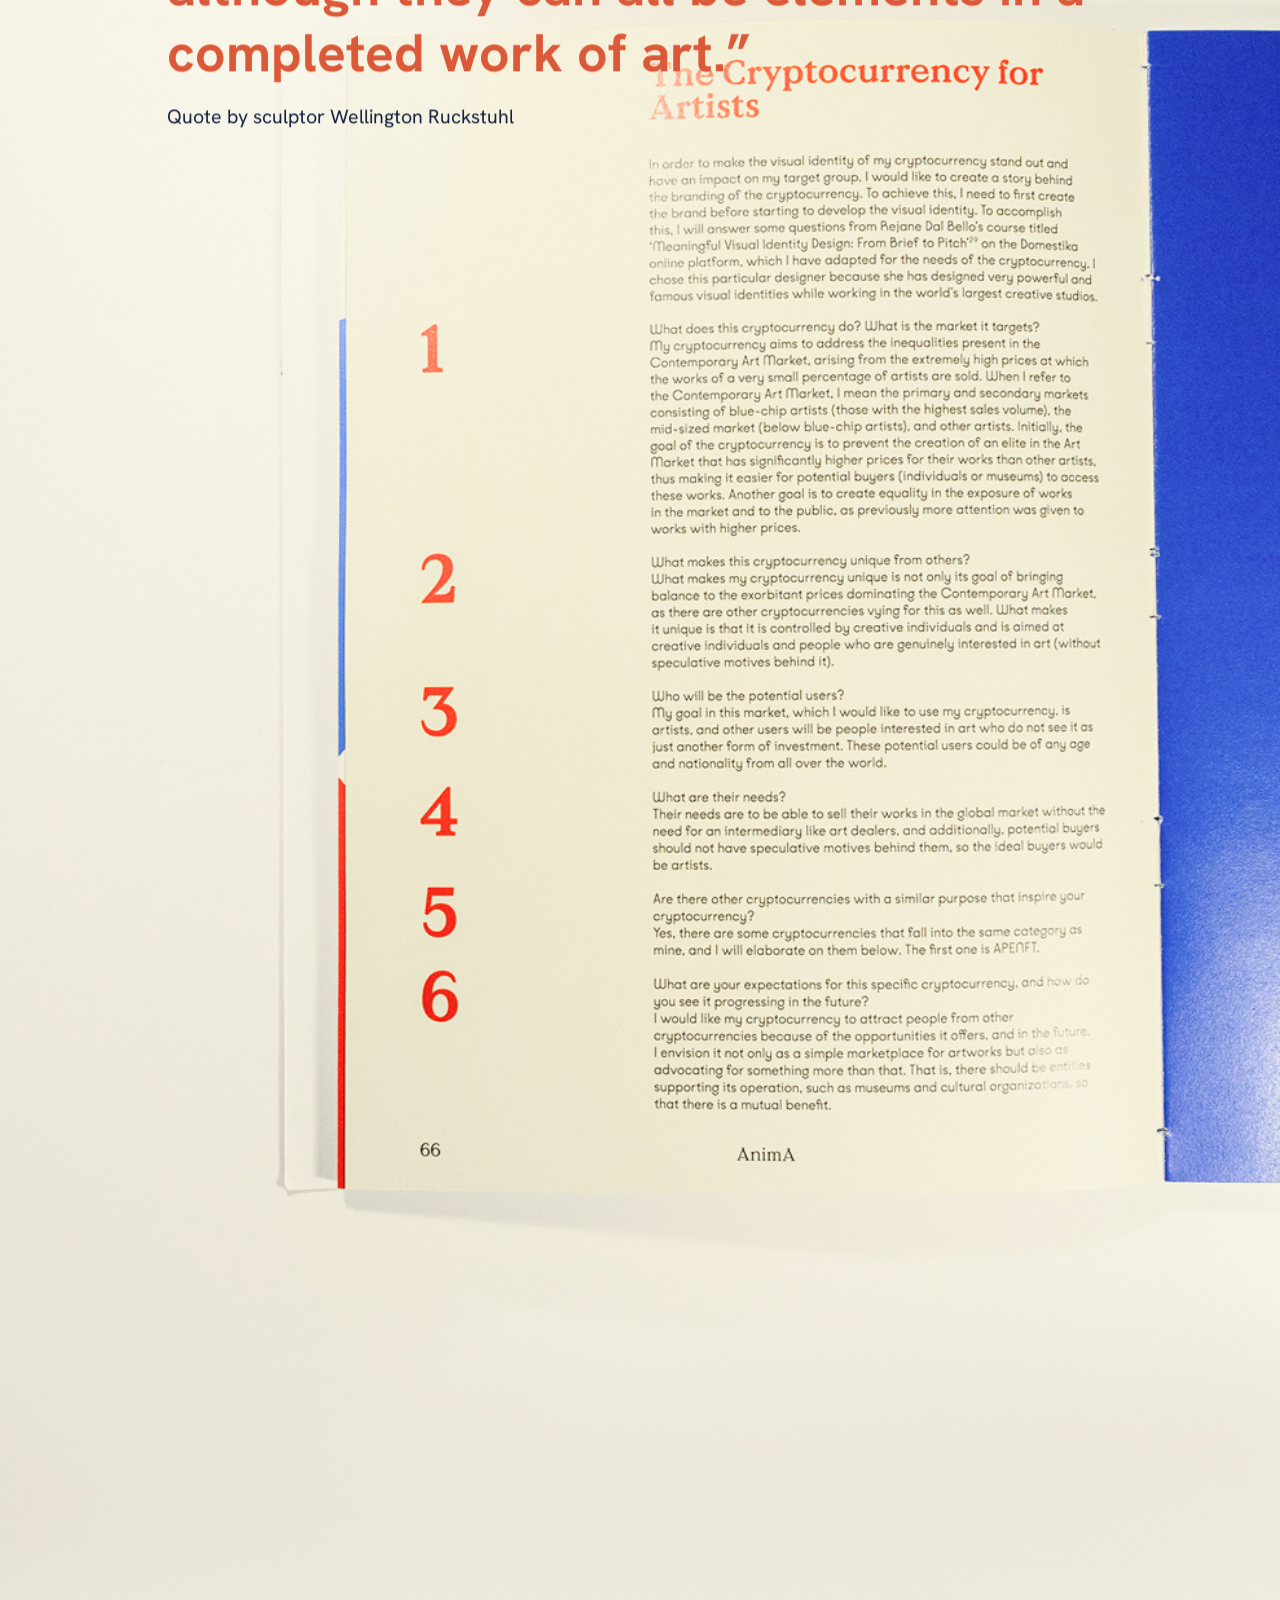
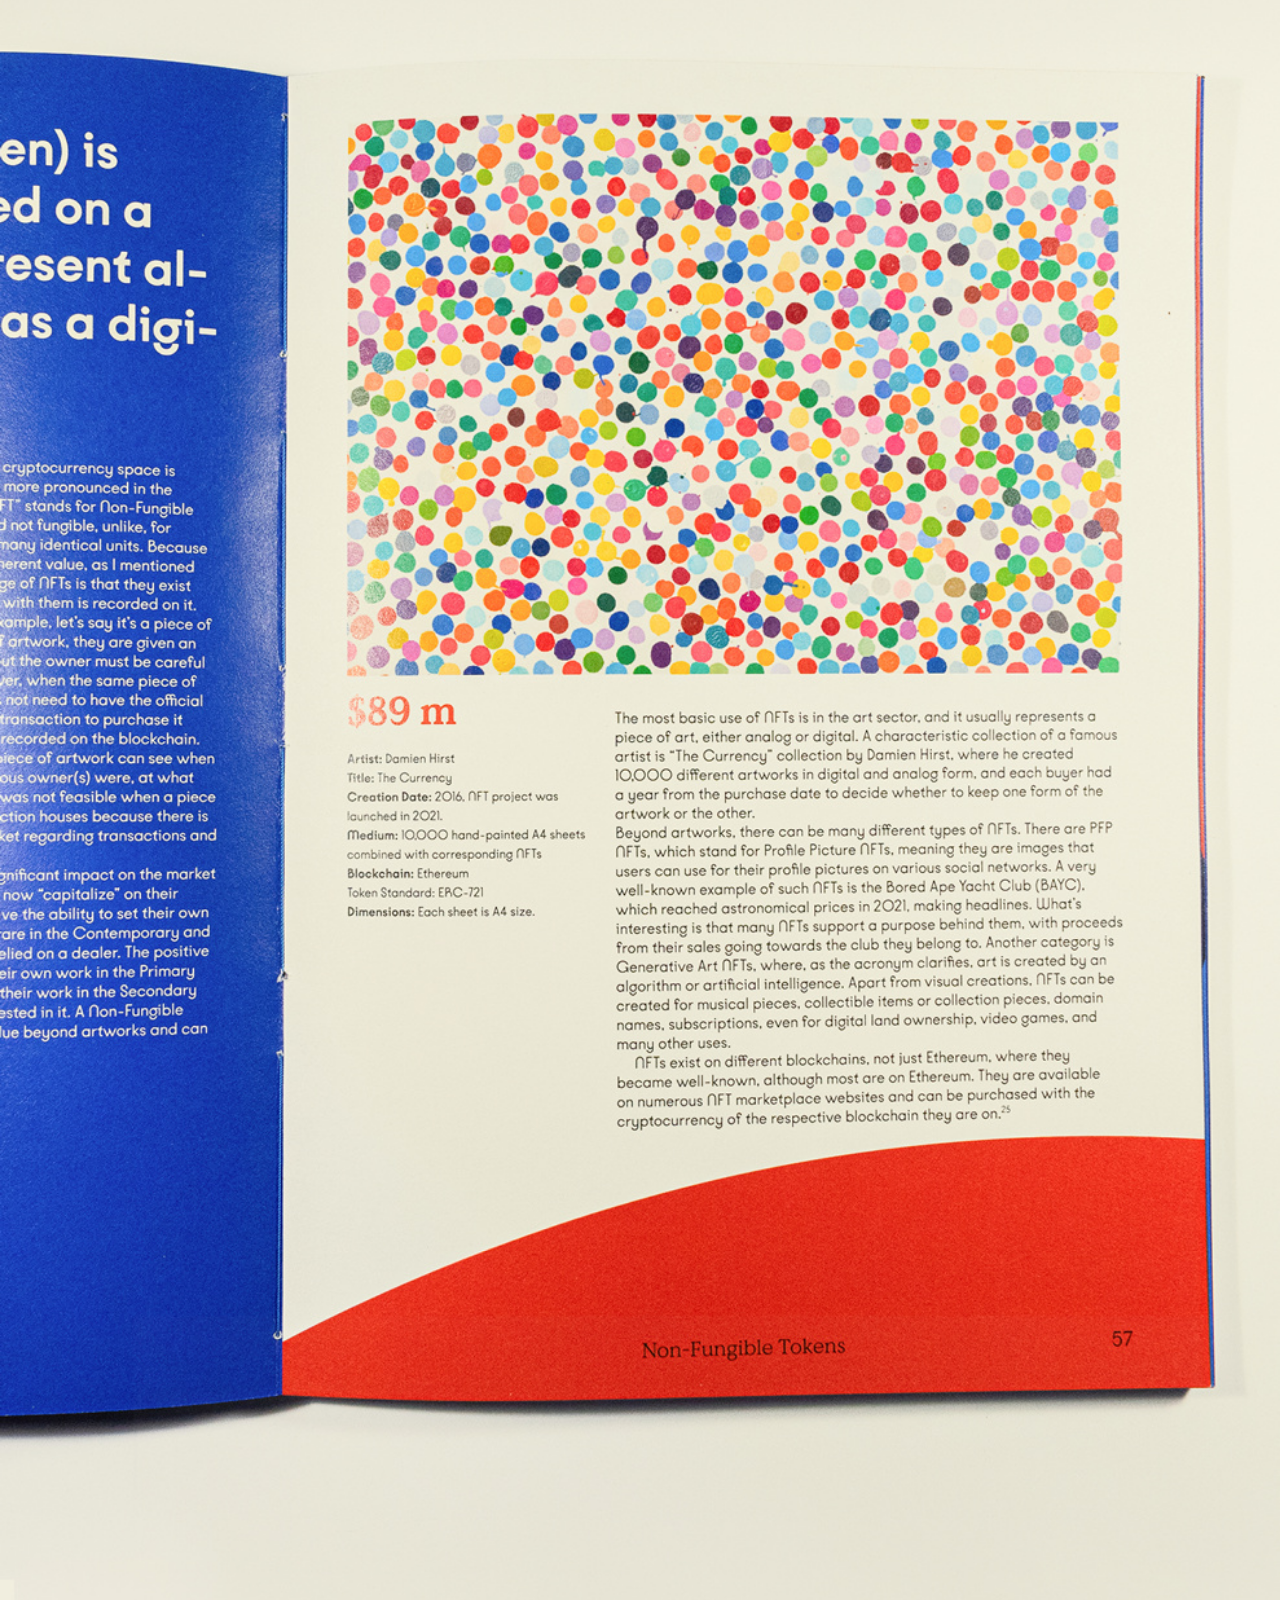
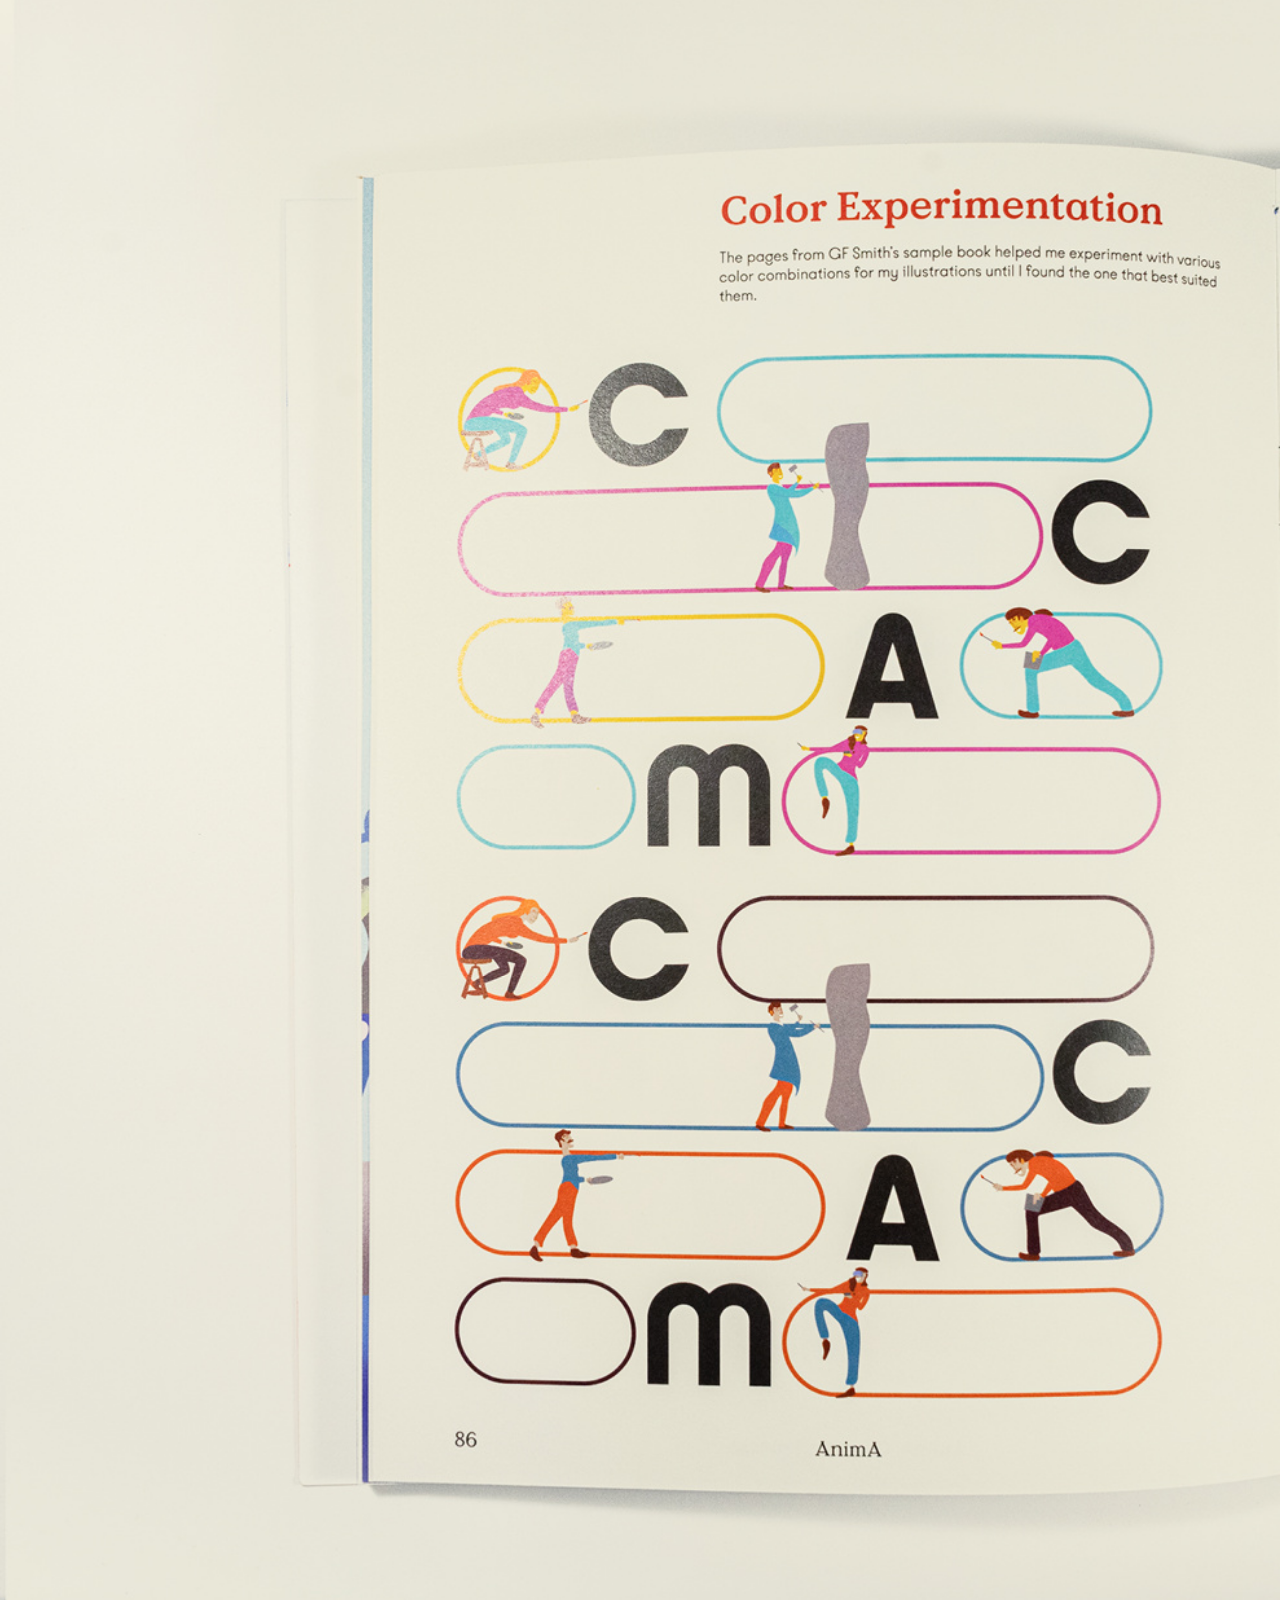
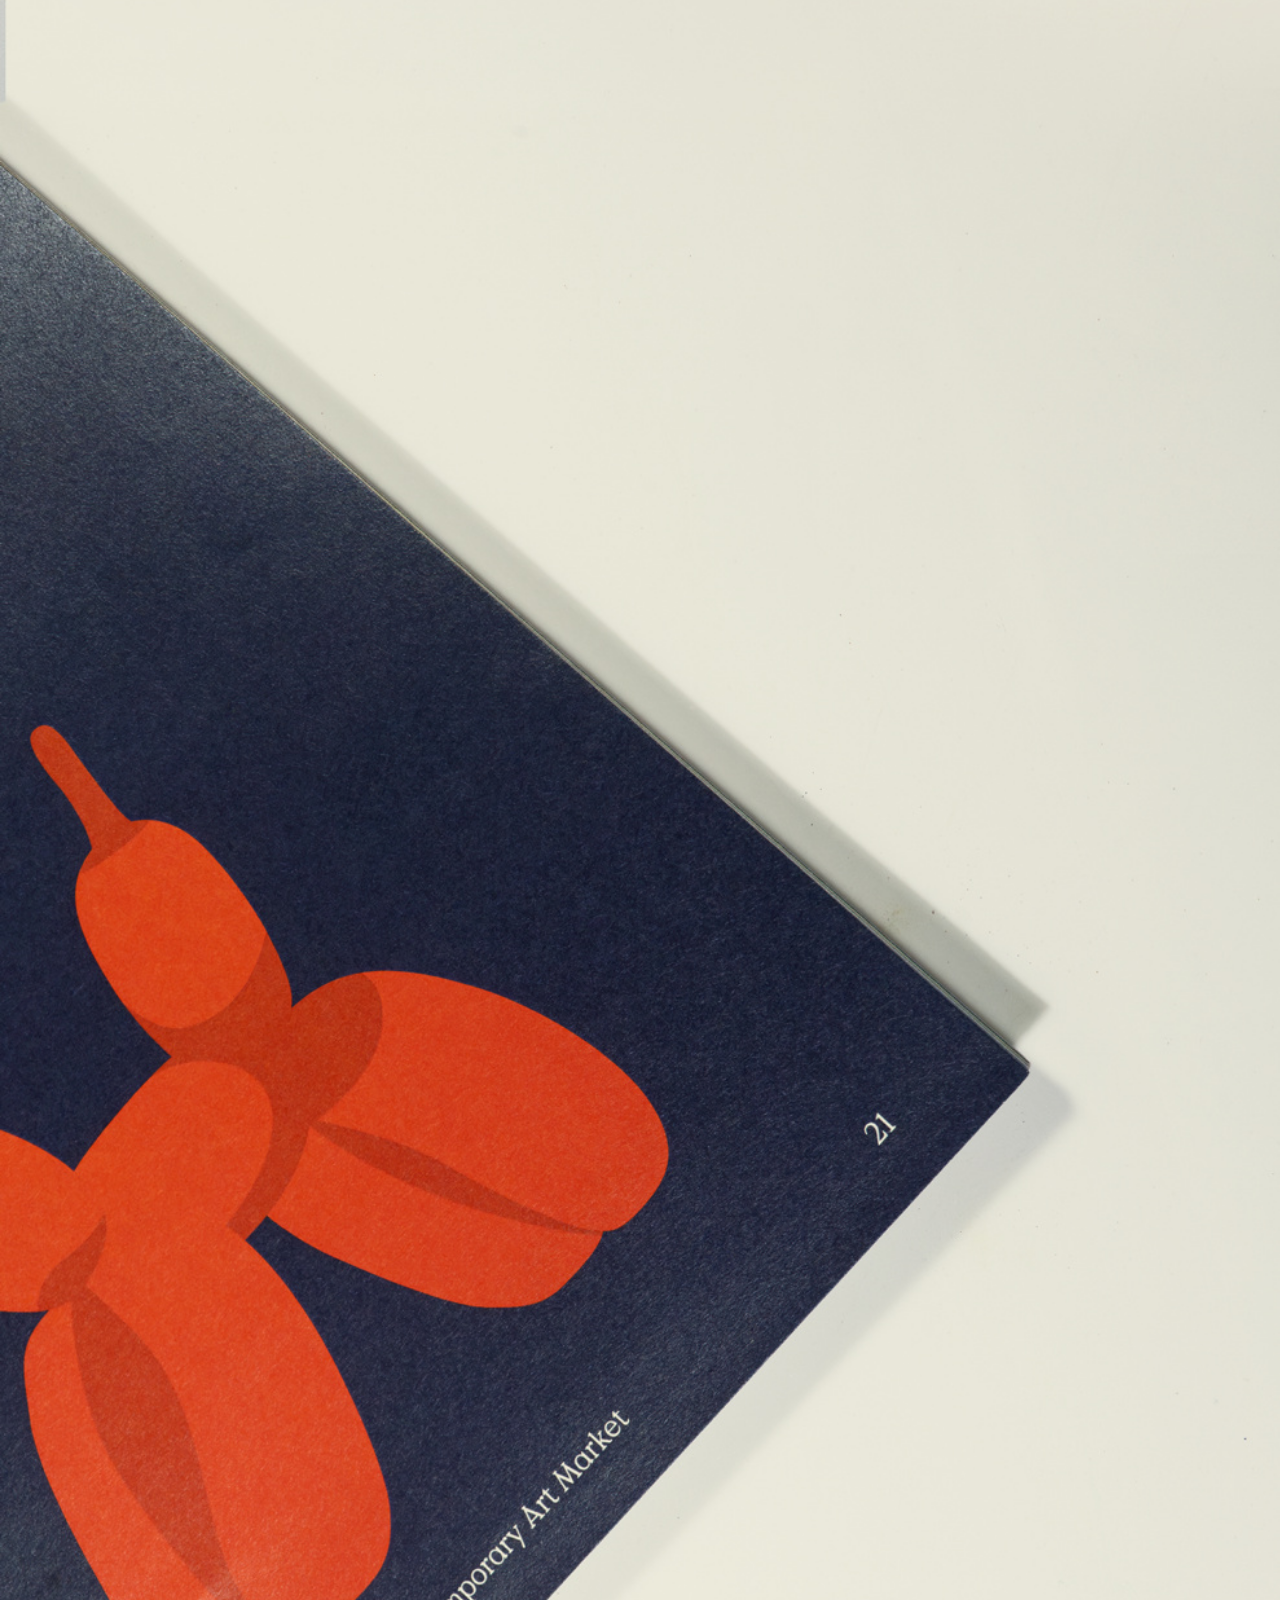
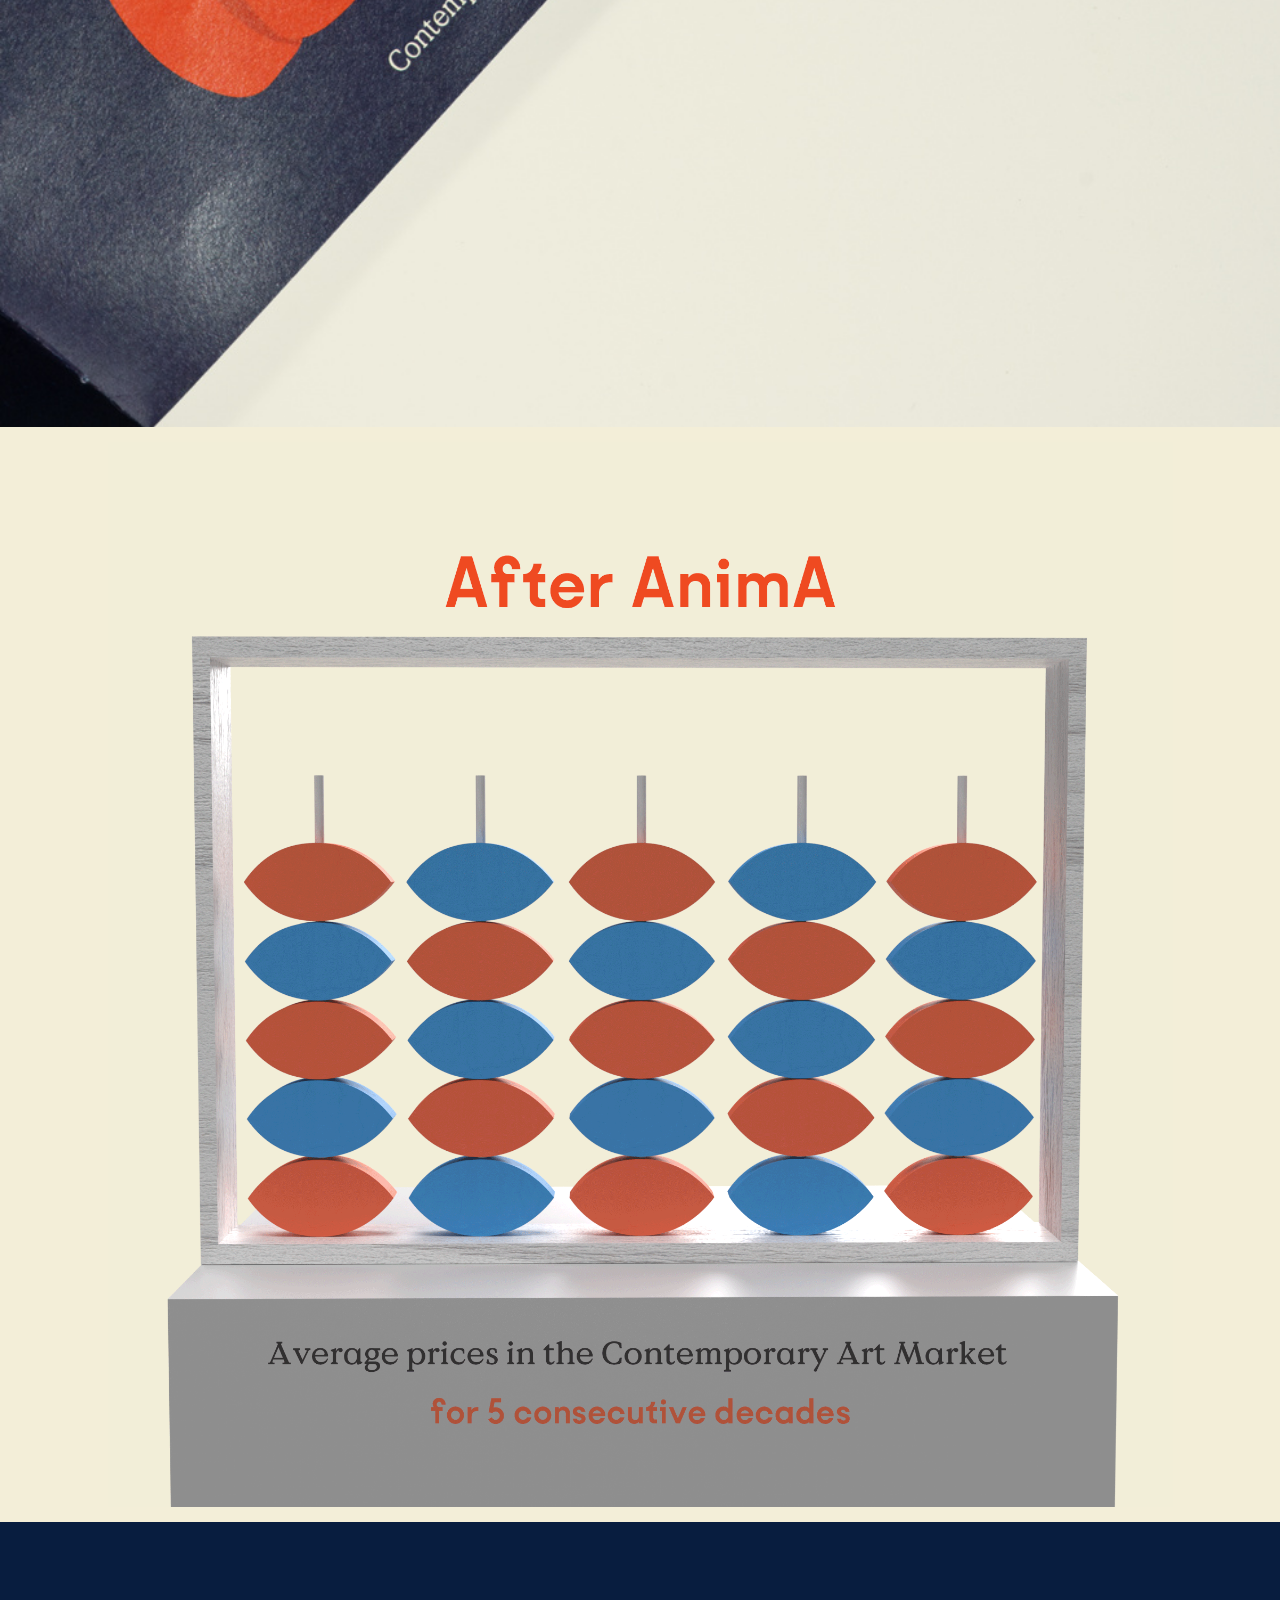
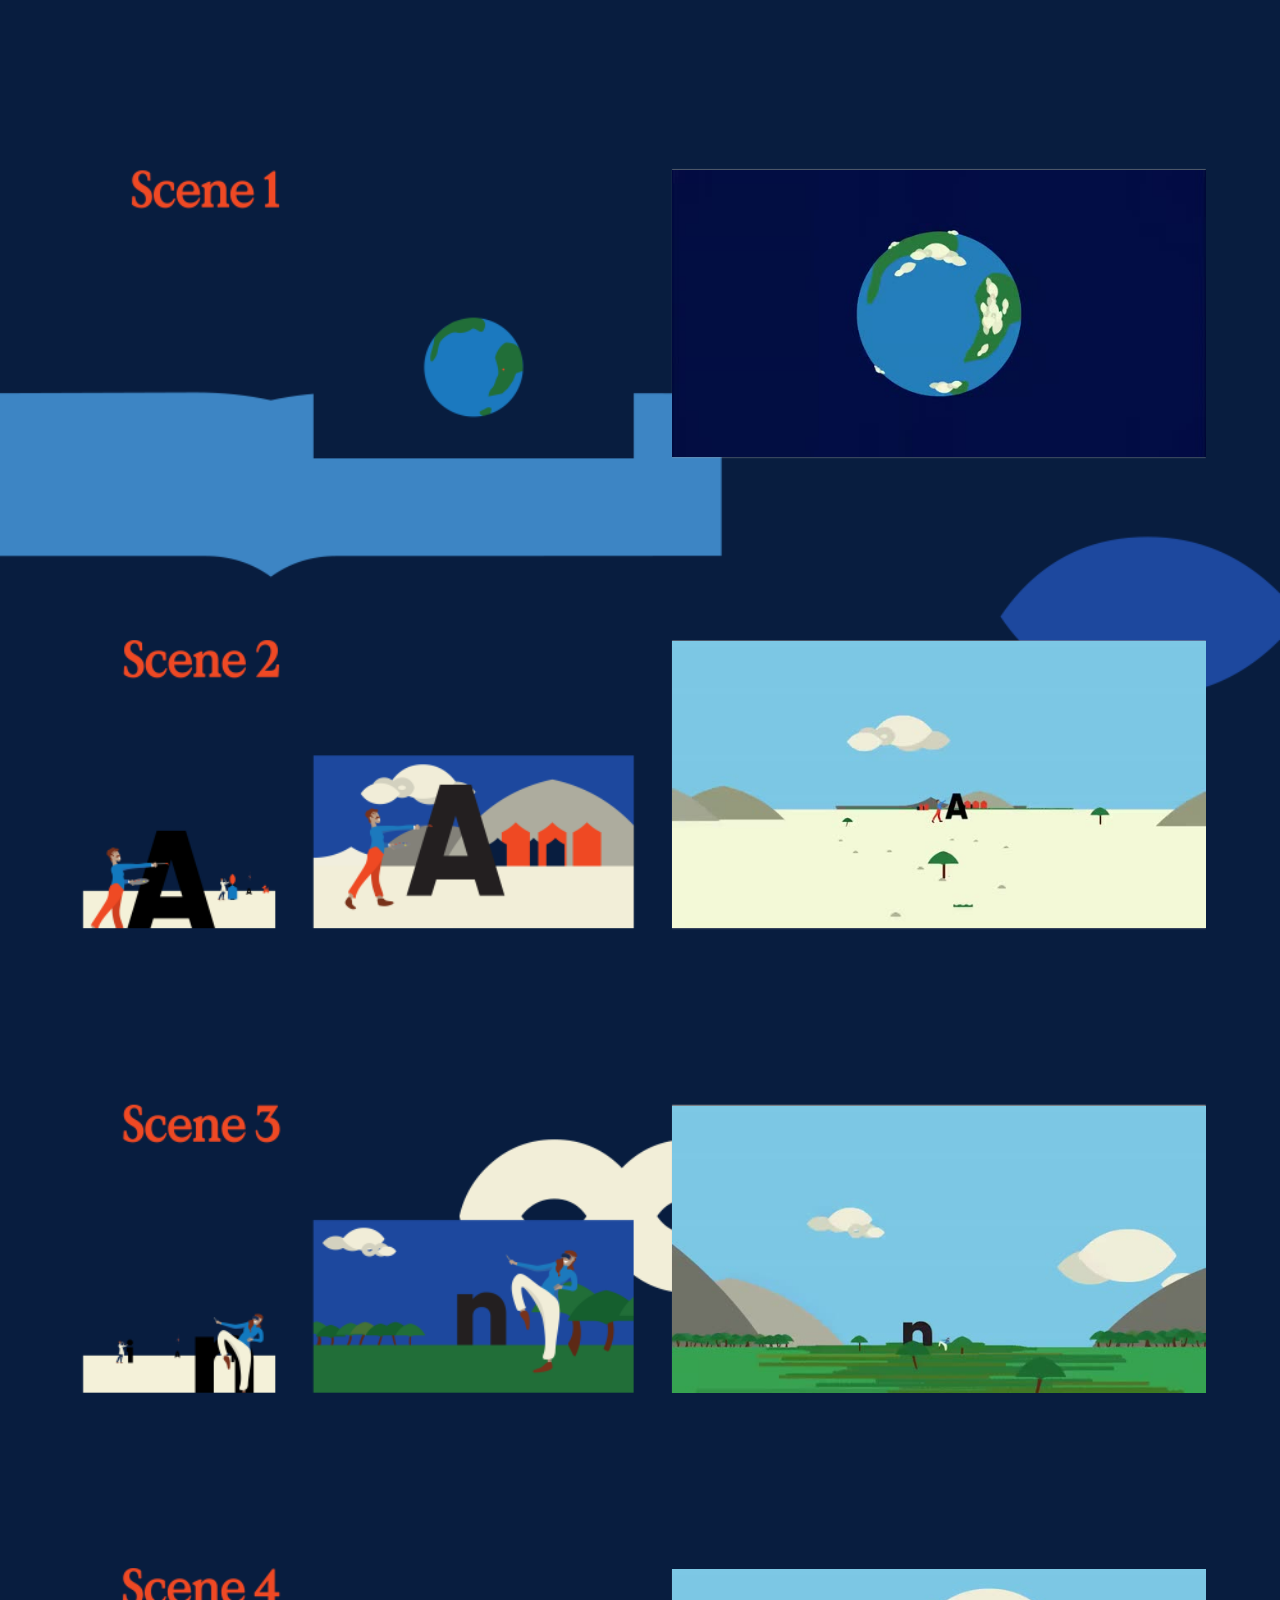
==== commit c55c5c46: "Anima: description, normal-size abacus; Parthenogenesis black page Co-Authored-By: Claude Sonnet 5.5" ====
--- a/anima.html
+++ b/anima.html
@@ -25,11 +25,8 @@
   <section class="info grid" style="grid-column: 1 / -1">
     <div class="name">Brand identity</div>
     <div class="details">
-      <p>Client Name, <em>Project Title</em><br>
-      Project type<br>
-      Location<br>
-      2026</p>
-      <p>Lorem ipsum dolor sit amet, consectetur adipiscing elit. In porta ex a porta blandit. Suspendisse feugiat justo at mauris molestie molestie. Ut mattis urna sed sem pulvinar, vitae rutrum nulla ultrices. Curabitur laoreet erat et sapien venenatis luctus.</p>
+      <p>AnimA | Thesis Brand Identity</p>
+      <p>AnimA is a cryptocurrency for artists designed to address the issues arising from the extremely high prices in the contemporary art market. Based on research conducted for this dissertation, this cryptocurrency was developed to tackle the challenges many artists face in the art market. The objective was to create a friendly and distinctive Brand Identity that fosters a sense of community, empowering each artist to succeed in the art world. This was accomplished by using bold colors to differentiate it from the competition, modern typography that complements the illustration style, and a cohesive visual system extending from the website and book to the website animation.</p>
     </div>
   </section>
 
@@ -69,7 +66,7 @@
   window.addEventListener('load',measure); measure();
 })();
     </script>
-    <div class="abacus" style="grid-column: 1 / -1; grid-row: 4"><img src="images/anima-abacus.gif" width="2000" height="2000" alt="Abacus of five columns of red and blue discs, before and after AnimA" loading="lazy"></div>
+    <div class="abacus" style="grid-column: 1 / span 12; grid-row: 4"><img src="images/anima-abacus.gif" width="2000" height="2000" alt="Abacus of five columns of red and blue discs, before and after AnimA" loading="lazy"></div>
     <div class="pres" style="grid-column: 1 / -1; grid-row: 5"><img src="images/anima-presentation.png" width="1000" height="2500" alt="Anima animation presentation: six short animated scenes" loading="lazy"><video class="pv" style="left:52.5%;width:41.7%;top:7.760%;height:8.960%" src="images/anima-video-1.mp4" poster="images/anima-video-1.jpg" muted loop playsinline preload="none" aria-hidden="true"></video><video class="pv" style="left:52.5%;width:41.7%;top:22.480%;height:8.960%" src="images/anima-video-2.mp4" poster="images/anima-video-2.jpg" muted loop playsinline preload="none" aria-hidden="true"></video><video class="pv" style="left:52.5%;width:41.7%;top:37.000%;height:8.960%" src="images/anima-video-3.mp4" poster="images/anima-video-3.jpg" muted loop playsinline preload="none" aria-hidden="true"></video><video class="pv" style="left:52.5%;width:41.7%;top:51.480%;height:8.960%" src="images/anima-video-4.mp4" poster="images/anima-video-4.jpg" muted loop playsinline preload="none" aria-hidden="true"></video><video class="pv" style="left:52.5%;width:41.7%;top:66.000%;height:8.960%" src="images/anima-video-5.mp4" poster="images/anima-video-5.jpg" muted loop playsinline preload="none" aria-hidden="true"></video><video class="pv" style="left:52.5%;width:41.7%;top:80.520%;height:8.960%" src="images/anima-video-6.mp4" poster="images/anima-video-6.jpg" muted loop playsinline preload="none" aria-hidden="true"></video></div>
     <script>
 (function(){var vs=[].slice.call(document.querySelectorAll('.pres .pv'));if(!vs.length)return;var rm=window.matchMedia&&matchMedia('(prefers-reduced-motion: reduce)').matches;if(rm||!('IntersectionObserver' in window)){return;}var io=new IntersectionObserver(function(es){es.forEach(function(e){var v=e.target;if(e.isIntersecting){if(v.preload!=='auto')v.preload='auto';var p=v.play();if(p&&p.catch)p.catch(function(){});}else{v.pause();}});},{rootMargin:'200px 0px'});vs.forEach(function(v){io.observe(v);});})();
--- a/style.css
+++ b/style.css
@@ -171,7 +171,7 @@
 .project .viewer3d canvas { position: absolute; inset: 0; width: 100%; height: 100%; display: block; opacity: 0; transition: opacity .4s ease; }
 .project .viewer3d.ready canvas { opacity: 1; }
 
-.project .abacus { grid-column: 1 / -1; width: 100vw; width: 100cqw; justify-self: center; }
+.project .abacus { grid-column: 1 / span 12; }
 .project .abacus img { display: block; width: 100%; height: auto; }
 .project .sq4 { grid-column: 1 / -1; width: 100vw; width: 100cqw; justify-self: center; display: grid; grid-template-columns: 1fr 1fr; gap: 15px; }
 .project .sq4 img { display: block; width: 100%; height: auto; aspect-ratio: 1; object-fit: cover; background: #e4e5e7; }
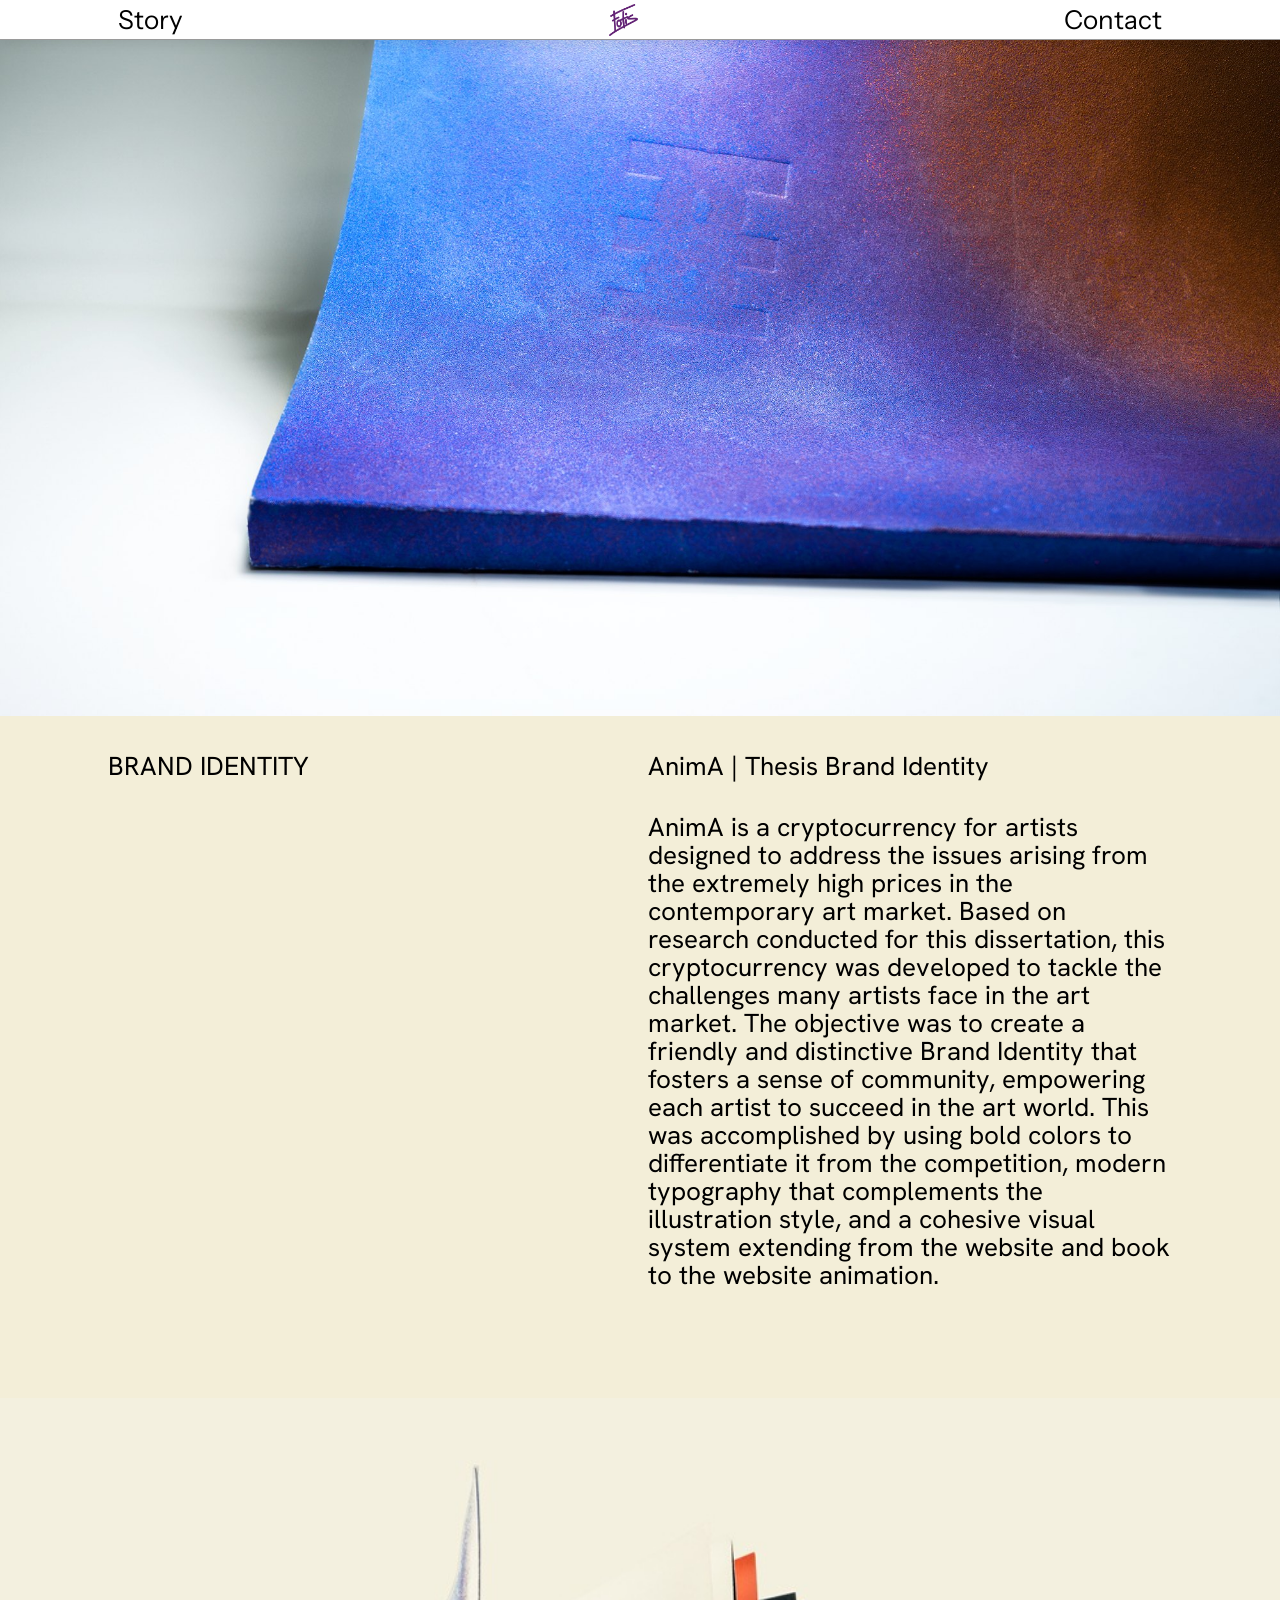
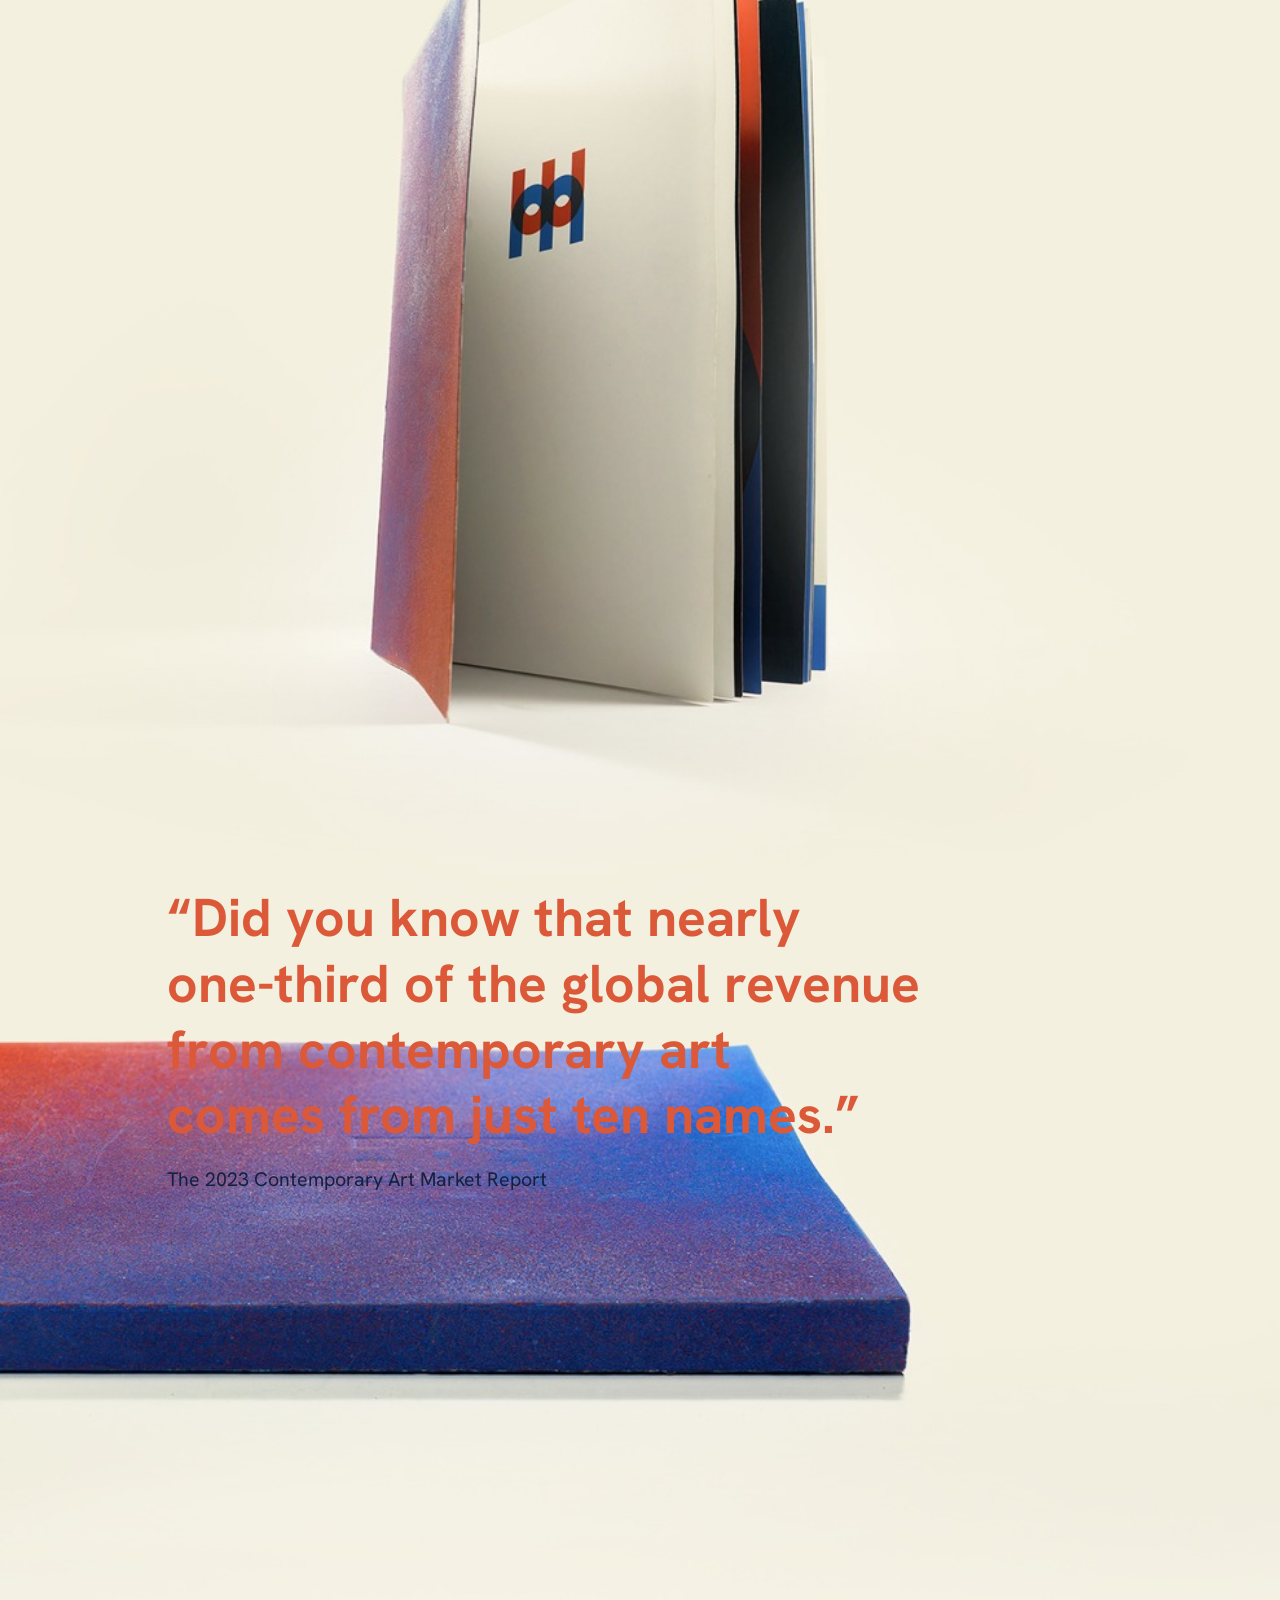
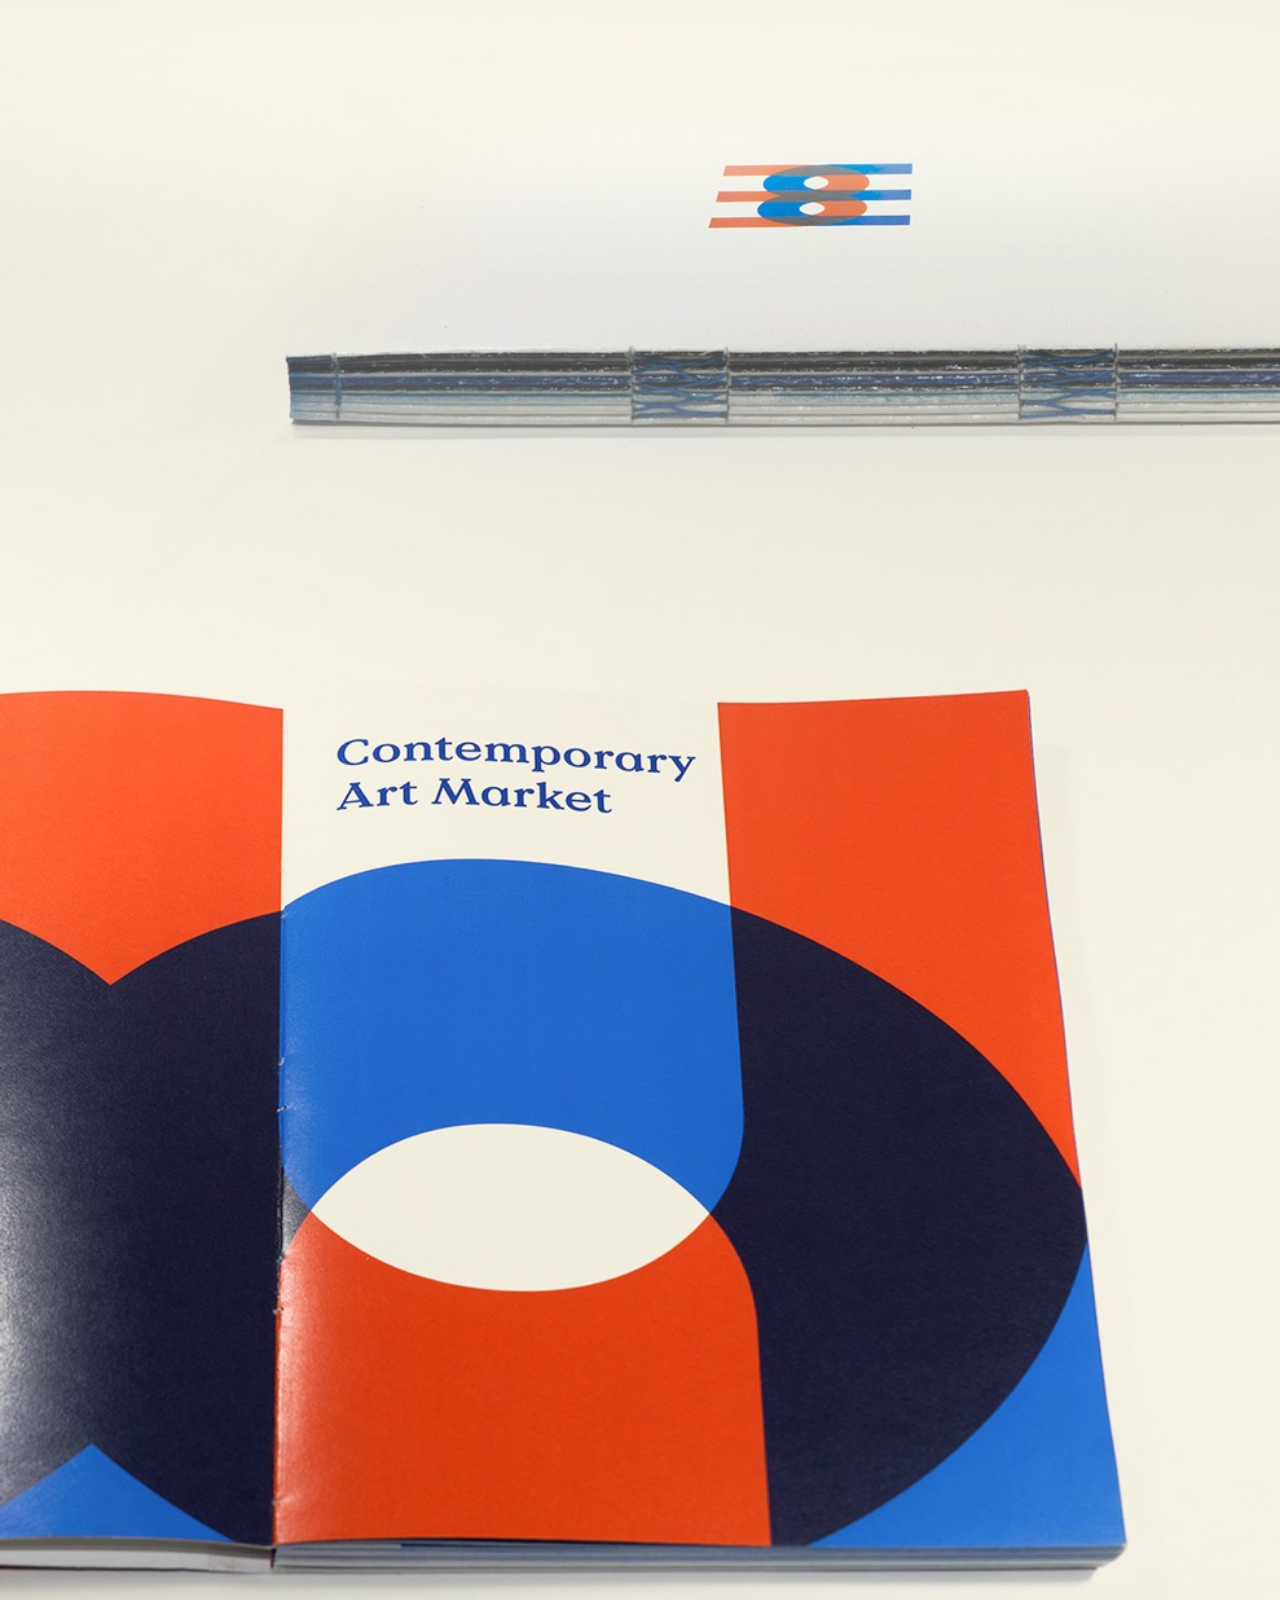
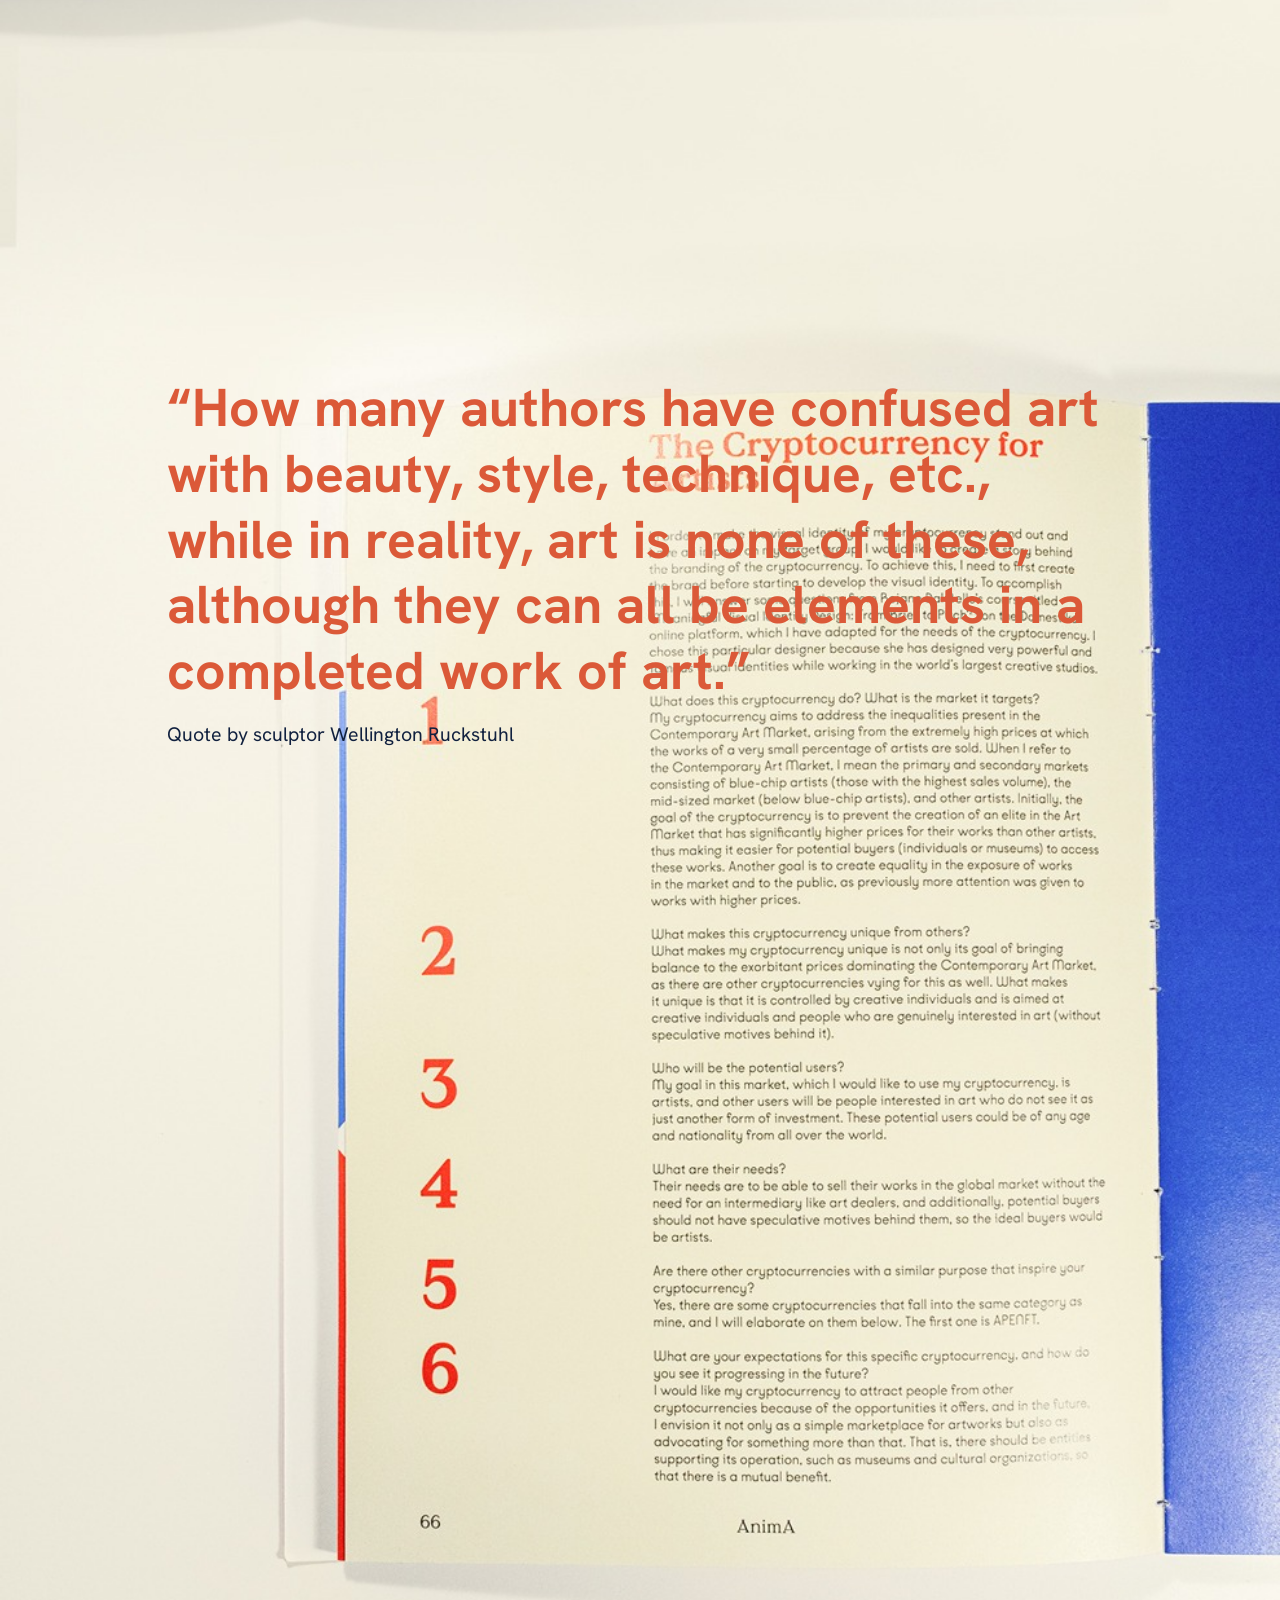
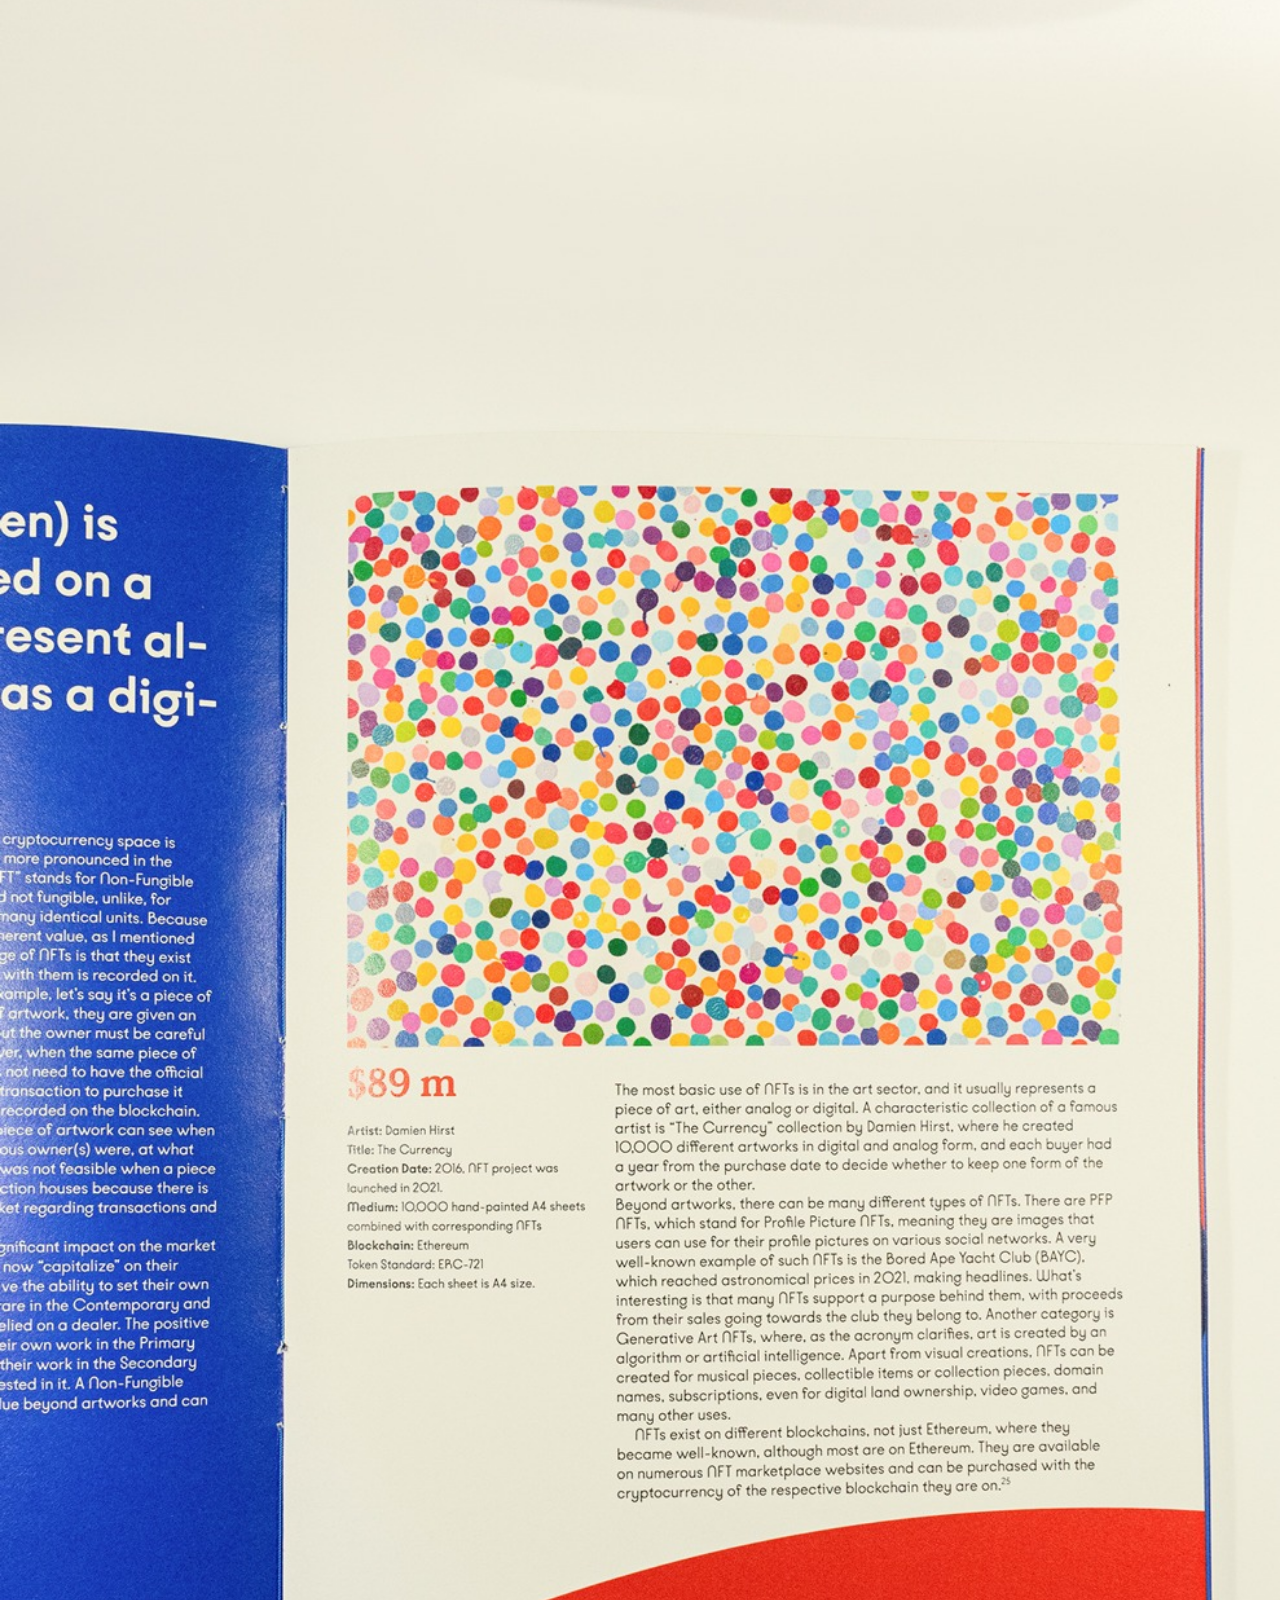
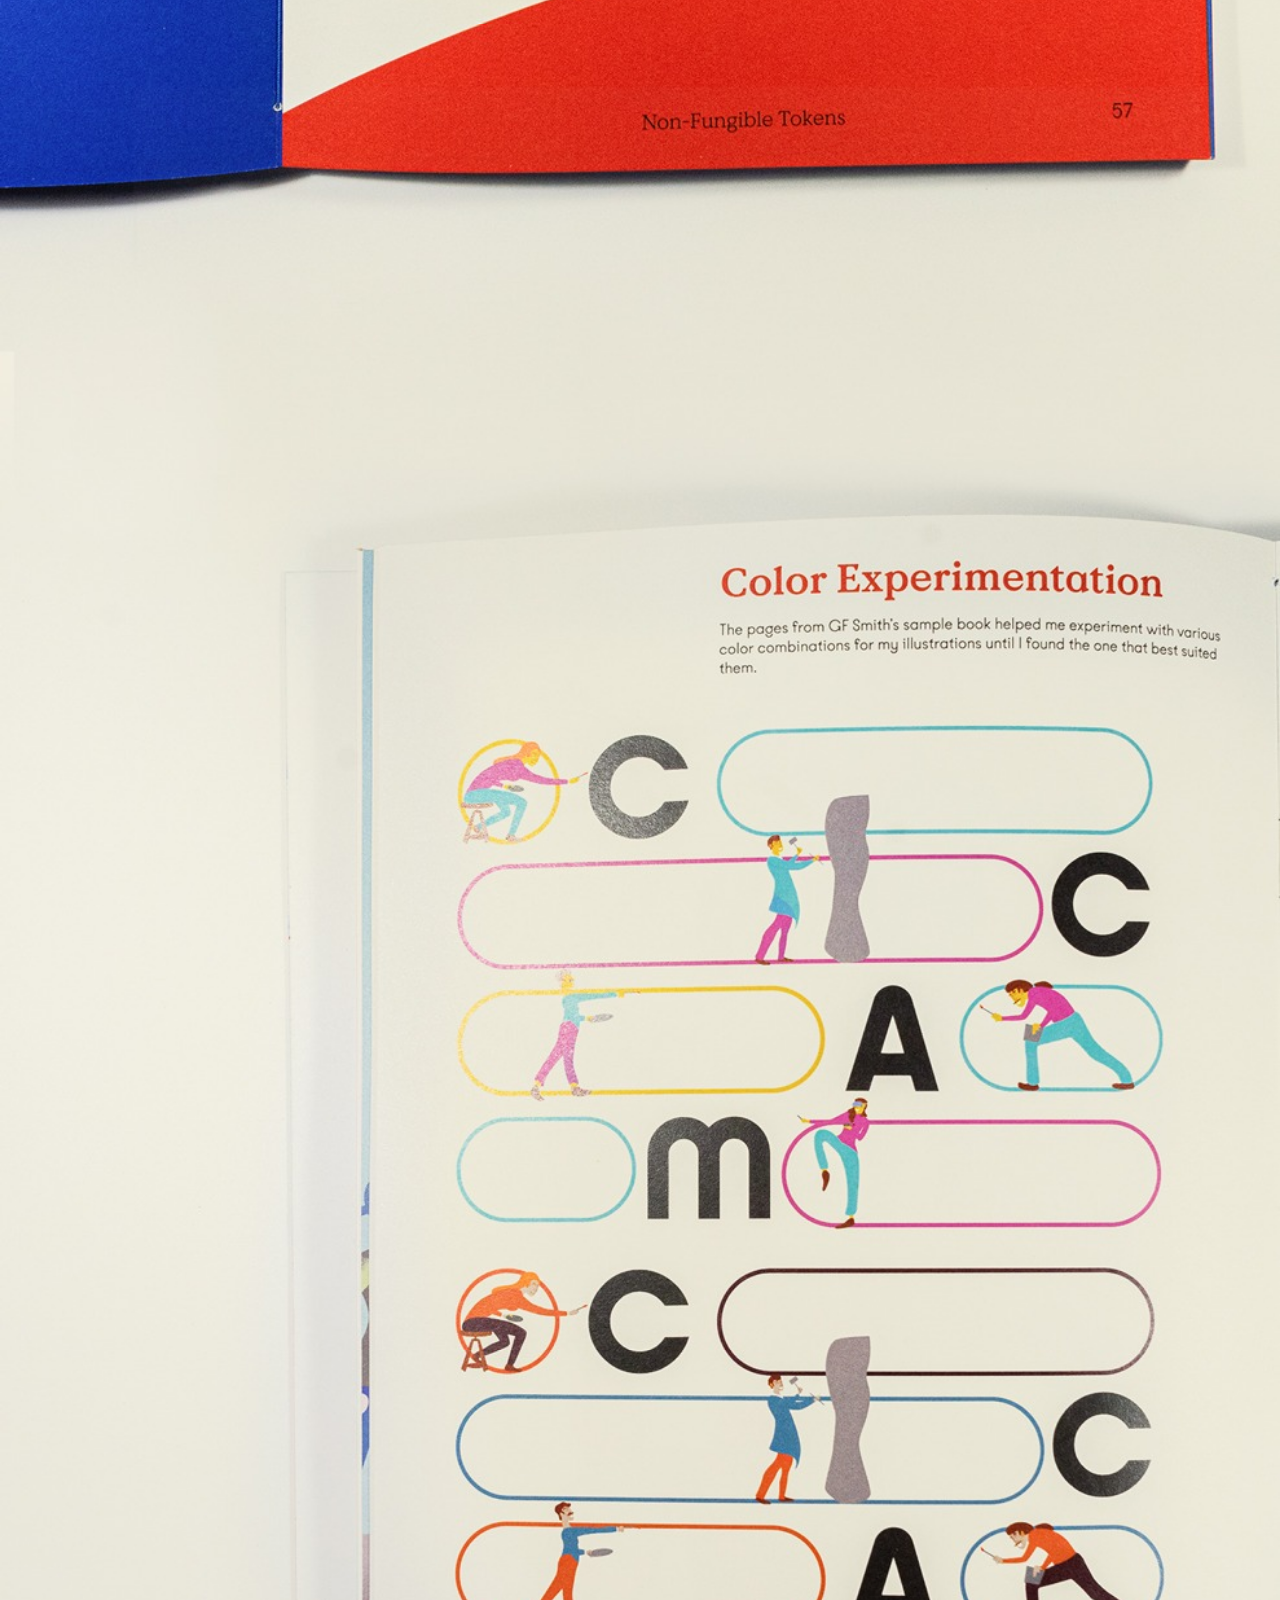
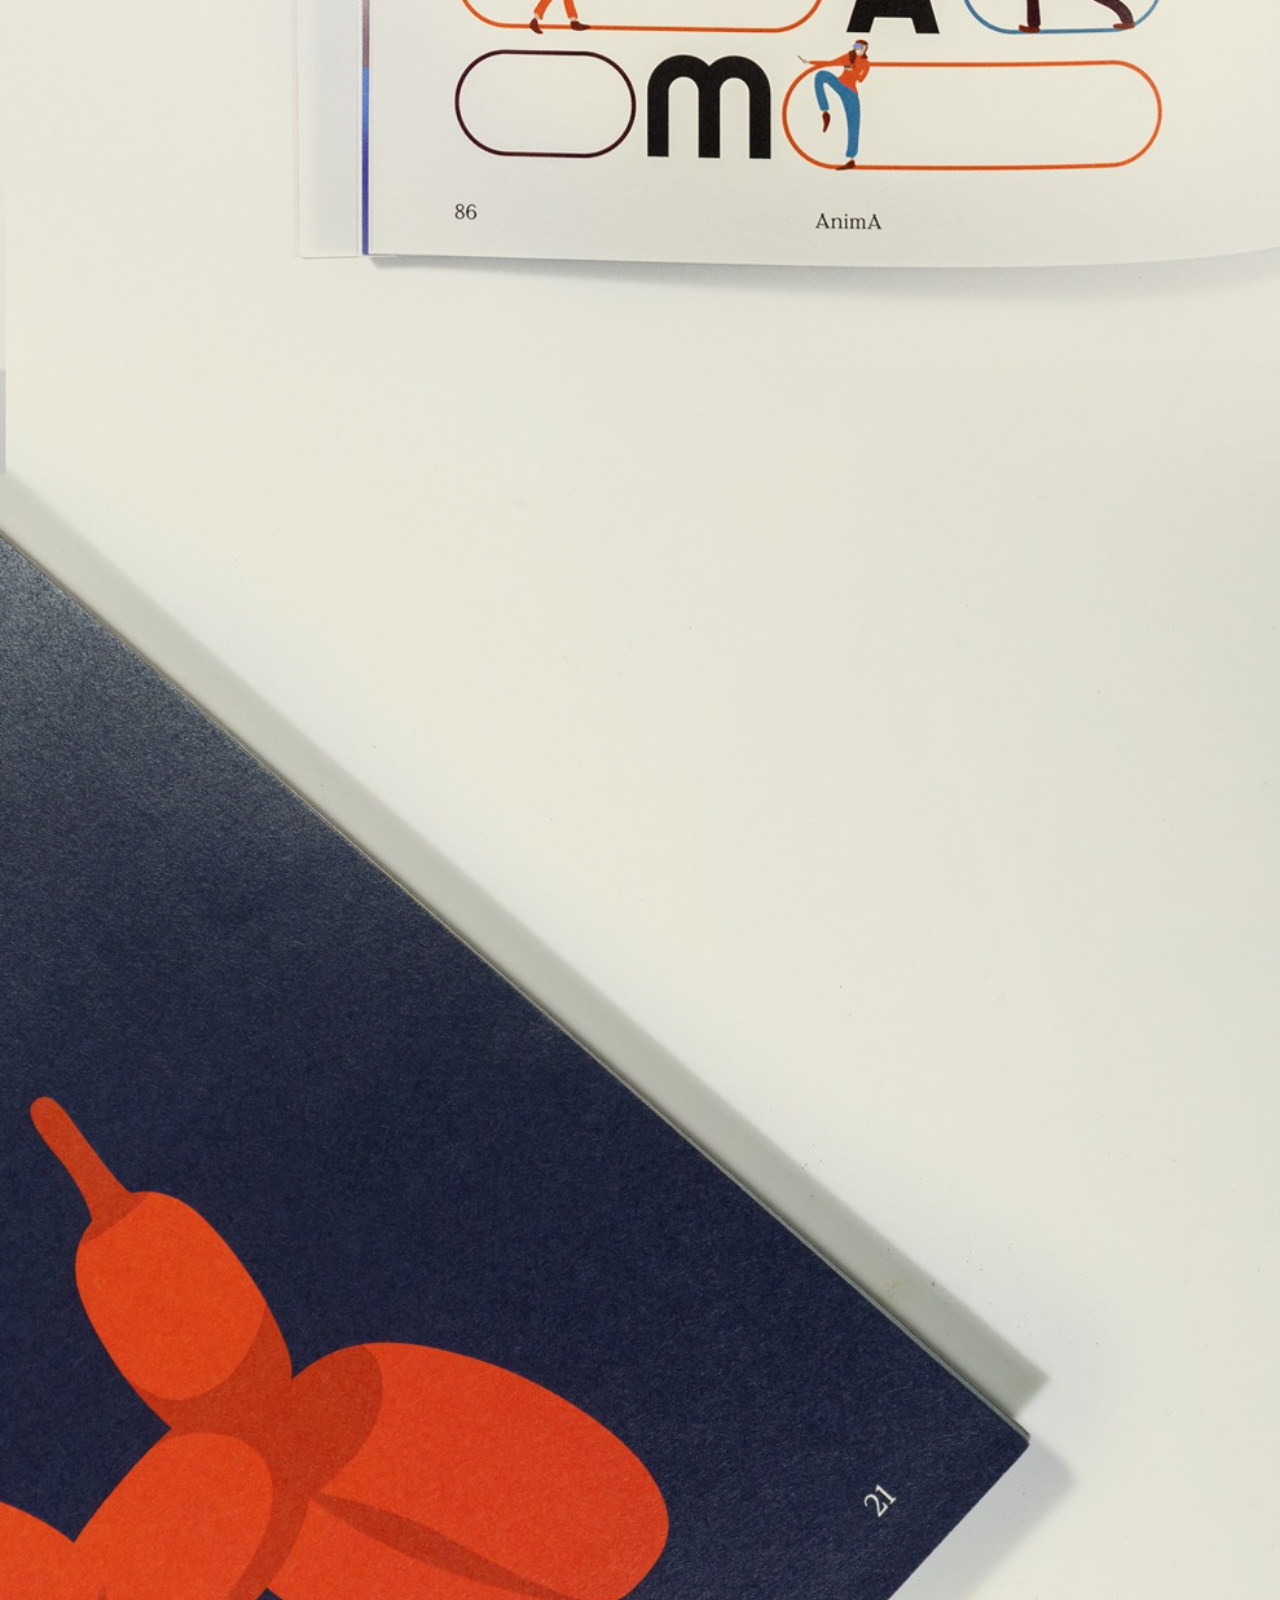
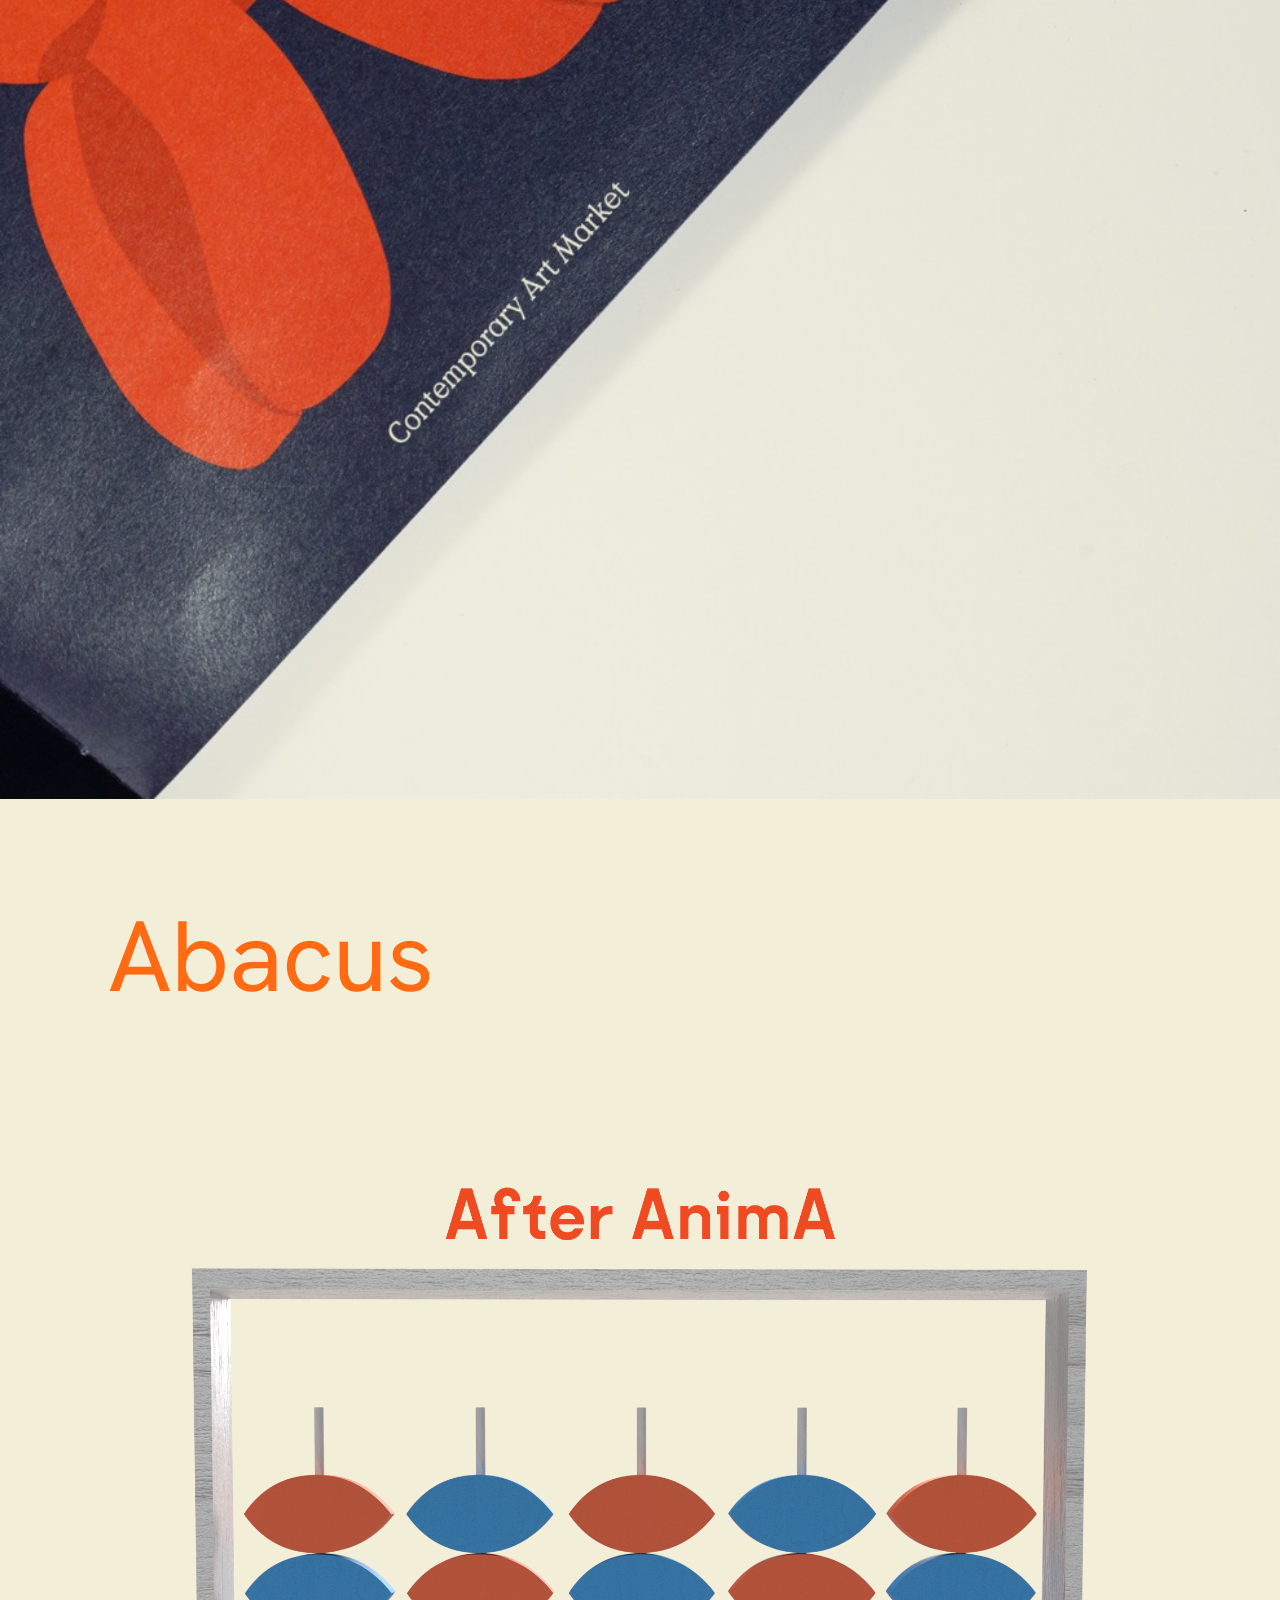
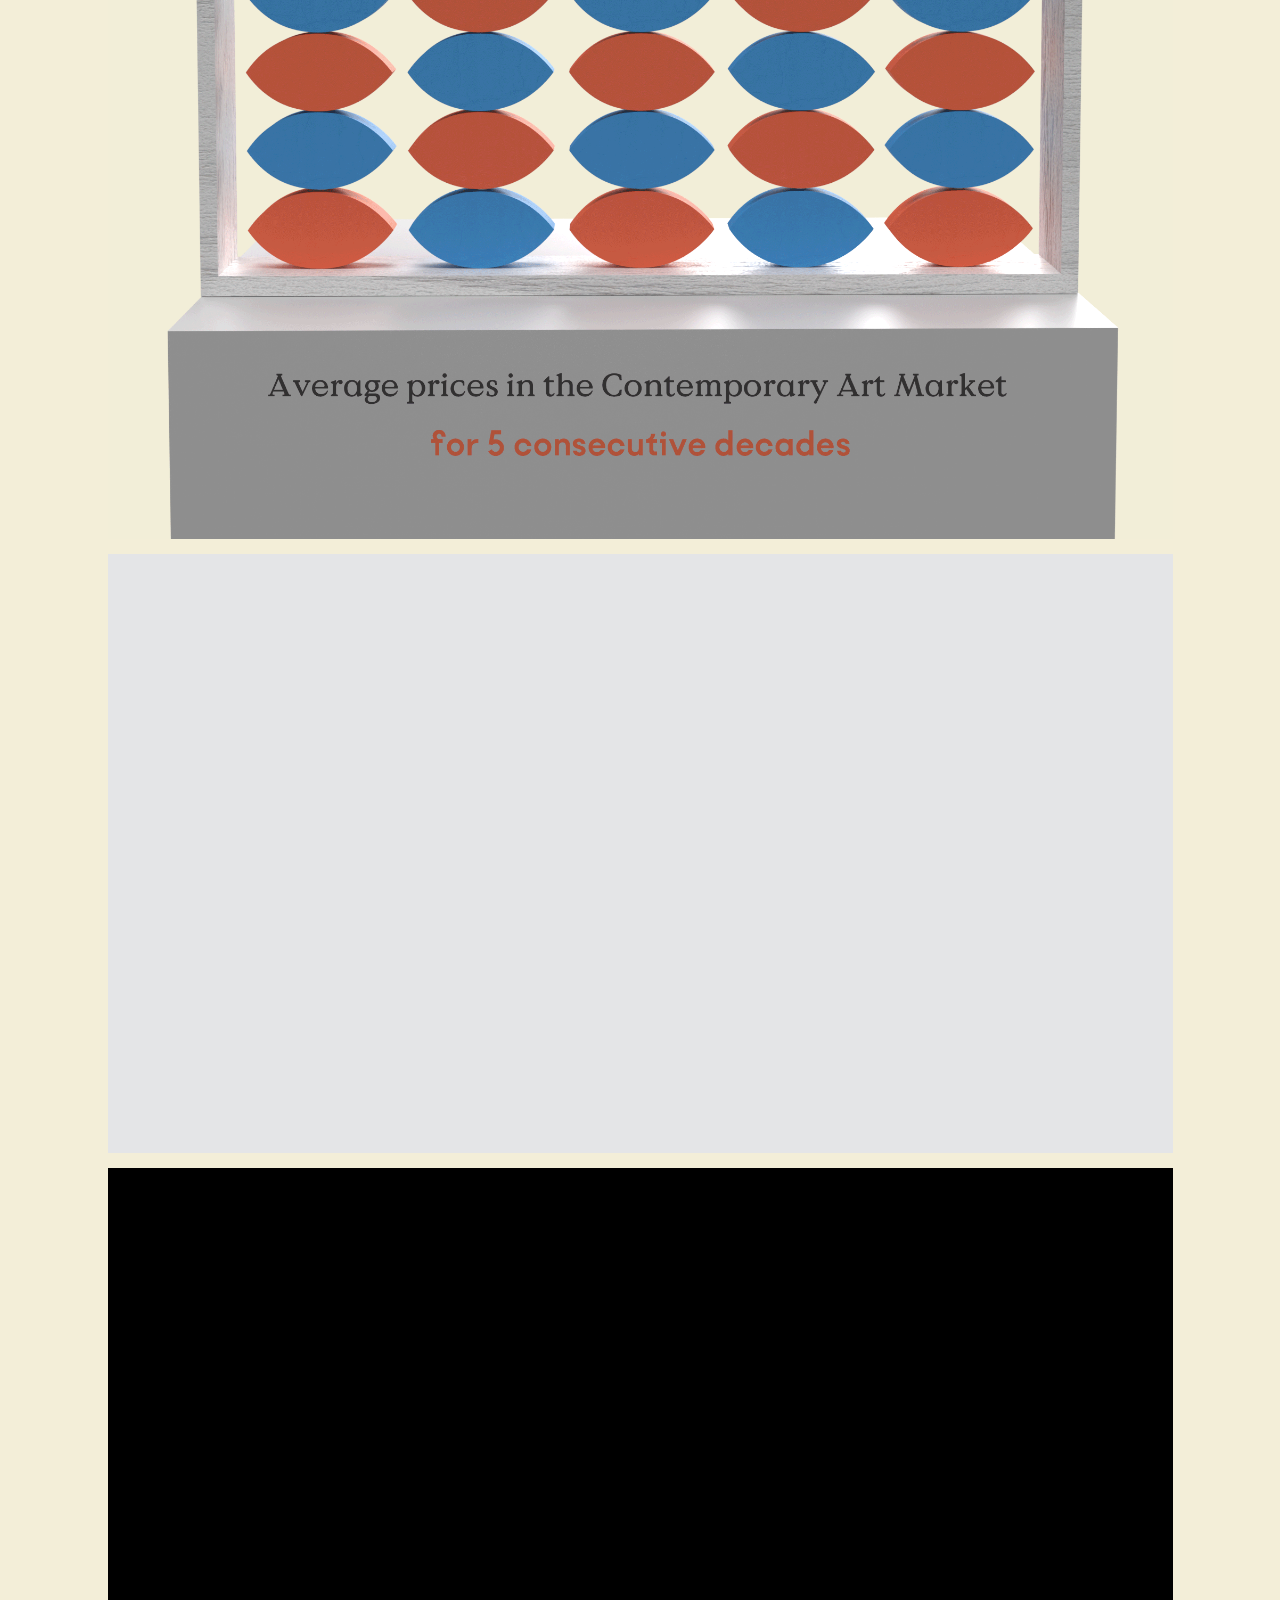
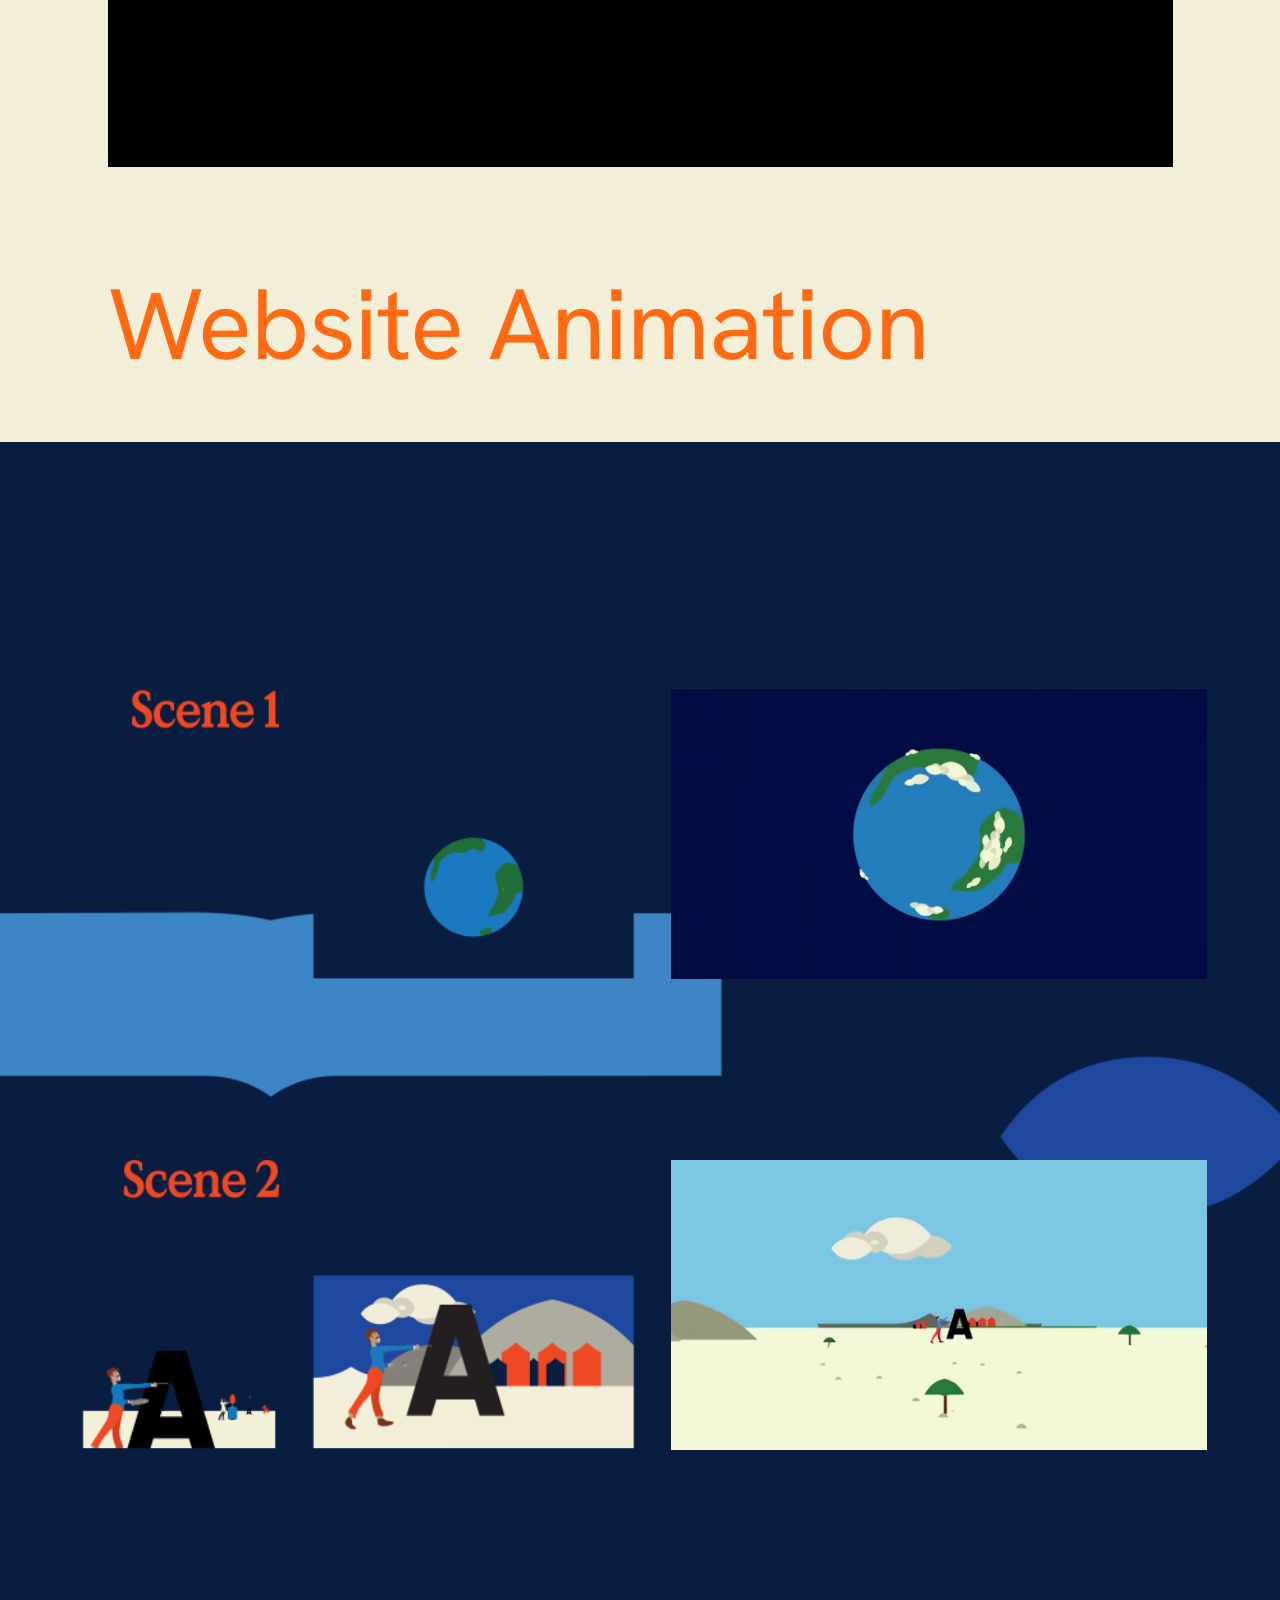
==== commit 162cf103: "Anima: new first long photo, coin+video below abacus, section titles, clean video edges Co-Authored-" ====
--- a/anima.html
+++ b/anima.html
@@ -31,7 +31,7 @@
   </section>
 
   <section class="blocks grid" style="grid-column: 1 / -1">
-    <div class="ph viewer3d" style="grid-column: 1 / span 12; grid-row: 1; aspect-ratio: 1065 / 599" data-glb="images/thesis-coin.glb" role="img" aria-label="Interactive 3D model of the thesis coin. Drag sideways to rotate."></div>
+    <div class="ph viewer3d" style="grid-column: 1 / span 12; grid-row: 4; aspect-ratio: 1065 / 599" data-glb="images/thesis-coin.glb" role="img" aria-label="Interactive 3D model of the thesis coin. Drag sideways to rotate."></div>
     <script type="module">
       var host = document.querySelector('.viewer3d');
       function boot() { import('./coin-viewer.js').then(function (m) { m.start(host); }).catch(function () {}); }
@@ -40,8 +40,8 @@
         io.observe(host);
       } else { boot(); }
     </script>
-    <div class="ph video" style="grid-column: 1 / span 12; grid-row: 2; aspect-ratio: 1065 / 599"><iframe src="https://www.youtube-nocookie.com/embed/yP18JjrxWjw?rel=0" title="Anima video" loading="lazy" allow="accelerometer; autoplay; encrypted-media; picture-in-picture; fullscreen" allowfullscreen></iframe></div>
-    <div class="long" style="grid-column: 1 / -1; grid-row: 3">
+    <div class="ph video" style="grid-column: 1 / span 12; grid-row: 5; aspect-ratio: 1065 / 599"><iframe src="https://www.youtube-nocookie.com/embed/yP18JjrxWjw?rel=0" title="Anima video" loading="lazy" allow="accelerometer; autoplay; encrypted-media; picture-in-picture; fullscreen" allowfullscreen></iframe></div>
+    <div class="long" style="grid-column: 1 / -1; grid-row: 1">
       <img src="images/anima-long-1.jpg" width="989" height="1024" alt="Contemporary Art Market book, photographed spread by spread" loading="eager"><img src="images/anima-long-2.jpg" width="989" height="1024" alt="" loading="eager"><img src="images/anima-long-3.jpg" width="989" height="1024" alt="" loading="lazy"><img src="images/anima-long-4.jpg" width="989" height="1024" alt="" loading="lazy"><img src="images/anima-long-5.jpg" width="989" height="1023" alt="" loading="lazy"><img src="images/anima-long-6.jpg" width="989" height="1024" alt="" loading="lazy"><img src="images/anima-long-7.jpg" width="989" height="1024" alt="" loading="lazy"><img src="images/anima-long-8.jpg" width="989" height="1024" alt="" loading="lazy">
       <figure class="q q1"><blockquote>&ldquo;Did you know that nearly<br>one-third of the global revenue<br>from contemporary art<br>comes from just ten names.&rdquo;</blockquote><figcaption>The 2023 Contemporary Art Market Report</figcaption></figure>
       <figure class="q q2"><blockquote>&ldquo;How many authors have confused art with beauty, style, technique, etc., while in reality, art is none of these, although they can all be elements in a completed work of art.&rdquo;</blockquote><figcaption>Quote by sculptor Wellington Ruckstuhl</figcaption></figure>
@@ -66,12 +66,15 @@
   window.addEventListener('load',measure); measure();
 })();
     </script>
-    <div class="abacus" style="grid-column: 1 / span 12; grid-row: 4"><img src="images/anima-abacus.gif" width="2000" height="2000" alt="Abacus of five columns of red and blue discs, before and after AnimA" loading="lazy"></div>
-    <div class="pres" style="grid-column: 1 / -1; grid-row: 5"><img src="images/anima-presentation.png" width="1000" height="2500" alt="Anima animation presentation: six short animated scenes" loading="lazy"><video class="pv" style="left:52.5%;width:41.7%;top:7.760%;height:8.960%" src="images/anima-video-1.mp4" poster="images/anima-video-1.jpg" muted loop playsinline preload="none" aria-hidden="true"></video><video class="pv" style="left:52.5%;width:41.7%;top:22.480%;height:8.960%" src="images/anima-video-2.mp4" poster="images/anima-video-2.jpg" muted loop playsinline preload="none" aria-hidden="true"></video><video class="pv" style="left:52.5%;width:41.7%;top:37.000%;height:8.960%" src="images/anima-video-3.mp4" poster="images/anima-video-3.jpg" muted loop playsinline preload="none" aria-hidden="true"></video><video class="pv" style="left:52.5%;width:41.7%;top:51.480%;height:8.960%" src="images/anima-video-4.mp4" poster="images/anima-video-4.jpg" muted loop playsinline preload="none" aria-hidden="true"></video><video class="pv" style="left:52.5%;width:41.7%;top:66.000%;height:8.960%" src="images/anima-video-5.mp4" poster="images/anima-video-5.jpg" muted loop playsinline preload="none" aria-hidden="true"></video><video class="pv" style="left:52.5%;width:41.7%;top:80.520%;height:8.960%" src="images/anima-video-6.mp4" poster="images/anima-video-6.jpg" muted loop playsinline preload="none" aria-hidden="true"></video></div>
+    <h2 class="sec" style="grid-column: 1 / span 12; grid-row: 2">Abacus</h2>
+    <div class="abacus" style="grid-column: 1 / span 12; grid-row: 3"><img src="images/anima-abacus.gif" width="2000" height="2000" alt="Abacus of five columns of red and blue discs, before and after AnimA" loading="lazy"></div>
+    <h2 class="sec" style="grid-column: 1 / span 12; grid-row: 6">Website Animation</h2>
+    <div class="pres" style="grid-column: 1 / -1; grid-row: 7"><img src="images/anima-presentation.png" width="1000" height="2500" alt="Anima animation presentation: six short animated scenes" loading="lazy"><video class="pv" style="left:calc(52.5% - 1.5px);width:calc(41.7% + 3px);top:calc(7.760% - 1.5px);height:calc(8.96% + 3px)" src="images/anima-video-1.mp4" poster="images/anima-video-1.jpg" muted loop playsinline preload="none" aria-hidden="true"></video><video class="pv" style="left:calc(52.5% - 1.5px);width:calc(41.7% + 3px);top:calc(22.480% - 1.5px);height:calc(8.96% + 3px)" src="images/anima-video-2.mp4" poster="images/anima-video-2.jpg" muted loop playsinline preload="none" aria-hidden="true"></video><video class="pv" style="left:calc(52.5% - 1.5px);width:calc(41.7% + 3px);top:calc(37.000% - 1.5px);height:calc(8.96% + 3px)" src="images/anima-video-3.mp4" poster="images/anima-video-3.jpg" muted loop playsinline preload="none" aria-hidden="true"></video><video class="pv" style="left:calc(52.5% - 1.5px);width:calc(41.7% + 3px);top:calc(51.480% - 1.5px);height:calc(8.96% + 3px)" src="images/anima-video-4.mp4" poster="images/anima-video-4.jpg" muted loop playsinline preload="none" aria-hidden="true"></video><video class="pv" style="left:calc(52.5% - 1.5px);width:calc(41.7% + 3px);top:calc(66.000% - 1.5px);height:calc(8.96% + 3px)" src="images/anima-video-5.mp4" poster="images/anima-video-5.jpg" muted loop playsinline preload="none" aria-hidden="true"></video><video class="pv" style="left:calc(52.5% - 1.5px);width:calc(41.7% + 3px);top:calc(80.520% - 1.5px);height:calc(8.96% + 3px)" src="images/anima-video-6.mp4" poster="images/anima-video-6.jpg" muted loop playsinline preload="none" aria-hidden="true"></video></div>
     <script>
 (function(){var vs=[].slice.call(document.querySelectorAll('.pres .pv'));if(!vs.length)return;var rm=window.matchMedia&&matchMedia('(prefers-reduced-motion: reduce)').matches;if(rm||!('IntersectionObserver' in window)){return;}var io=new IntersectionObserver(function(es){es.forEach(function(e){var v=e.target;if(e.isIntersecting){if(v.preload!=='auto')v.preload='auto';var p=v.play();if(p&&p.catch)p.catch(function(){});}else{v.pause();}});},{rootMargin:'200px 0px'});vs.forEach(function(v){io.observe(v);});})();
     </script>
-    <div class="ph video" style="grid-column: 1 / span 12; grid-row: 6; aspect-ratio: 1065 / 599"><iframe src="https://www.youtube-nocookie.com/embed/OSvNrVAi818?rel=0" title="Anima animation video" loading="lazy" allow="accelerometer; autoplay; encrypted-media; picture-in-picture; fullscreen" allowfullscreen></iframe></div>
+    <h2 class="sec" style="grid-column: 1 / span 12; grid-row: 8">Website</h2>
+    <div class="ph video" style="grid-column: 1 / span 12; grid-row: 9; aspect-ratio: 1065 / 599"><iframe src="https://www.youtube-nocookie.com/embed/OSvNrVAi818?rel=0" title="Anima animation video" loading="lazy" allow="accelerometer; autoplay; encrypted-media; picture-in-picture; fullscreen" allowfullscreen></iframe></div>
   </section>
 
   <nav class="pn grid" style="grid-column: 1 / -1">
--- a/style.css
+++ b/style.css
@@ -148,8 +148,7 @@
 
 /* Dark project page (John Cage): pure black */
 html.dark, html.dark body { background: #000; color: #fff; }
-html.dark .bar { background: #000; border-bottom-color: #2a2a2a; box-shadow: none; }
-html.dark .bar a { color: #fff; }
+html.dark .bar a { color: #000; }
 html.dark .foot { color: #8a8a8a; }
 html.dark .project .hero { background: #000; }
 
@@ -184,5 +183,27 @@
 .project .hero.wide.bleed { width: 100vw; width: 100cqw; }
 
 html.tinted, html.tinted.project body { background: var(--page); }
-html.tinted .bar { background: var(--page); }
 html.tinted .project .long, html.tinted .project .sq4 img { background: var(--page); }
+
+/* Parthenogenesis: layered scroll composition. Final state = static layout; JS offsets layers while they enter. */
+.project .px { grid-column: 1 / -1; position: relative; width: 100vw; width: 100cqw; justify-self: center; aspect-ratio: 1440 / 6064; overflow: hidden; background: #000; }
+.project .px img { position: absolute; display: block; height: auto; max-width: none; }
+.project .px .px-bg { left: 0; top: 0; width: 100%; height: 100%; }
+.project .px .px-t, .project .px .px-h { will-change: transform; }
+.project .px .px-h.lower { z-index: 1; }
+.project .px .px-h.upper { z-index: 2; }
+.project .px .px-t { z-index: 3; transform-origin: 50.2% 49.1%; }
+
+@media (min-width: 1280px) { .project .px .px-t { scale: 0.7; } }
+
+@font-face { font-family: "Inter"; font-weight: 200; font-style: normal; font-display: swap; src: url("fonts/inter-200.woff") format("woff"); }
+.project .bl { position: relative; }
+.project .bl img { display:block; width:100%; height:100%; }
+.project .bl svg { position:absolute; inset:0; width:100%; height:100%; overflow:visible; }
+.project .bl text { font-family:"Inter","Helvetica Neue",Arial,sans-serif; font-weight:200; font-size:25.94px; fill:#1e1e1e; }
+.project .bl line { stroke:#1e1e1e; stroke-width:.76px; }
+.project .bl.anim .lb line { stroke-dasharray:1; stroke-dashoffset:1; }
+.project .bl.anim .lb.on line { stroke-dashoffset:0; transition:stroke-dashoffset .9s cubic-bezier(.65,0,.35,1); }
+.project .bl.anim .lb text { visibility:hidden; }
+.project .sec { font-family: "Hanken Grotesk", "Helvetica Neue", Arial, sans-serif; font-weight: 400; font-size: 100px; line-height: 1.05; letter-spacing: -0.01em; color: #ff6a13; padding: 90px 0 50px; text-align: left; }
+@media (max-width: 1100px) { .project .sec { font-size: 9.1cqw; padding: 8cqw 0 4cqw; } }
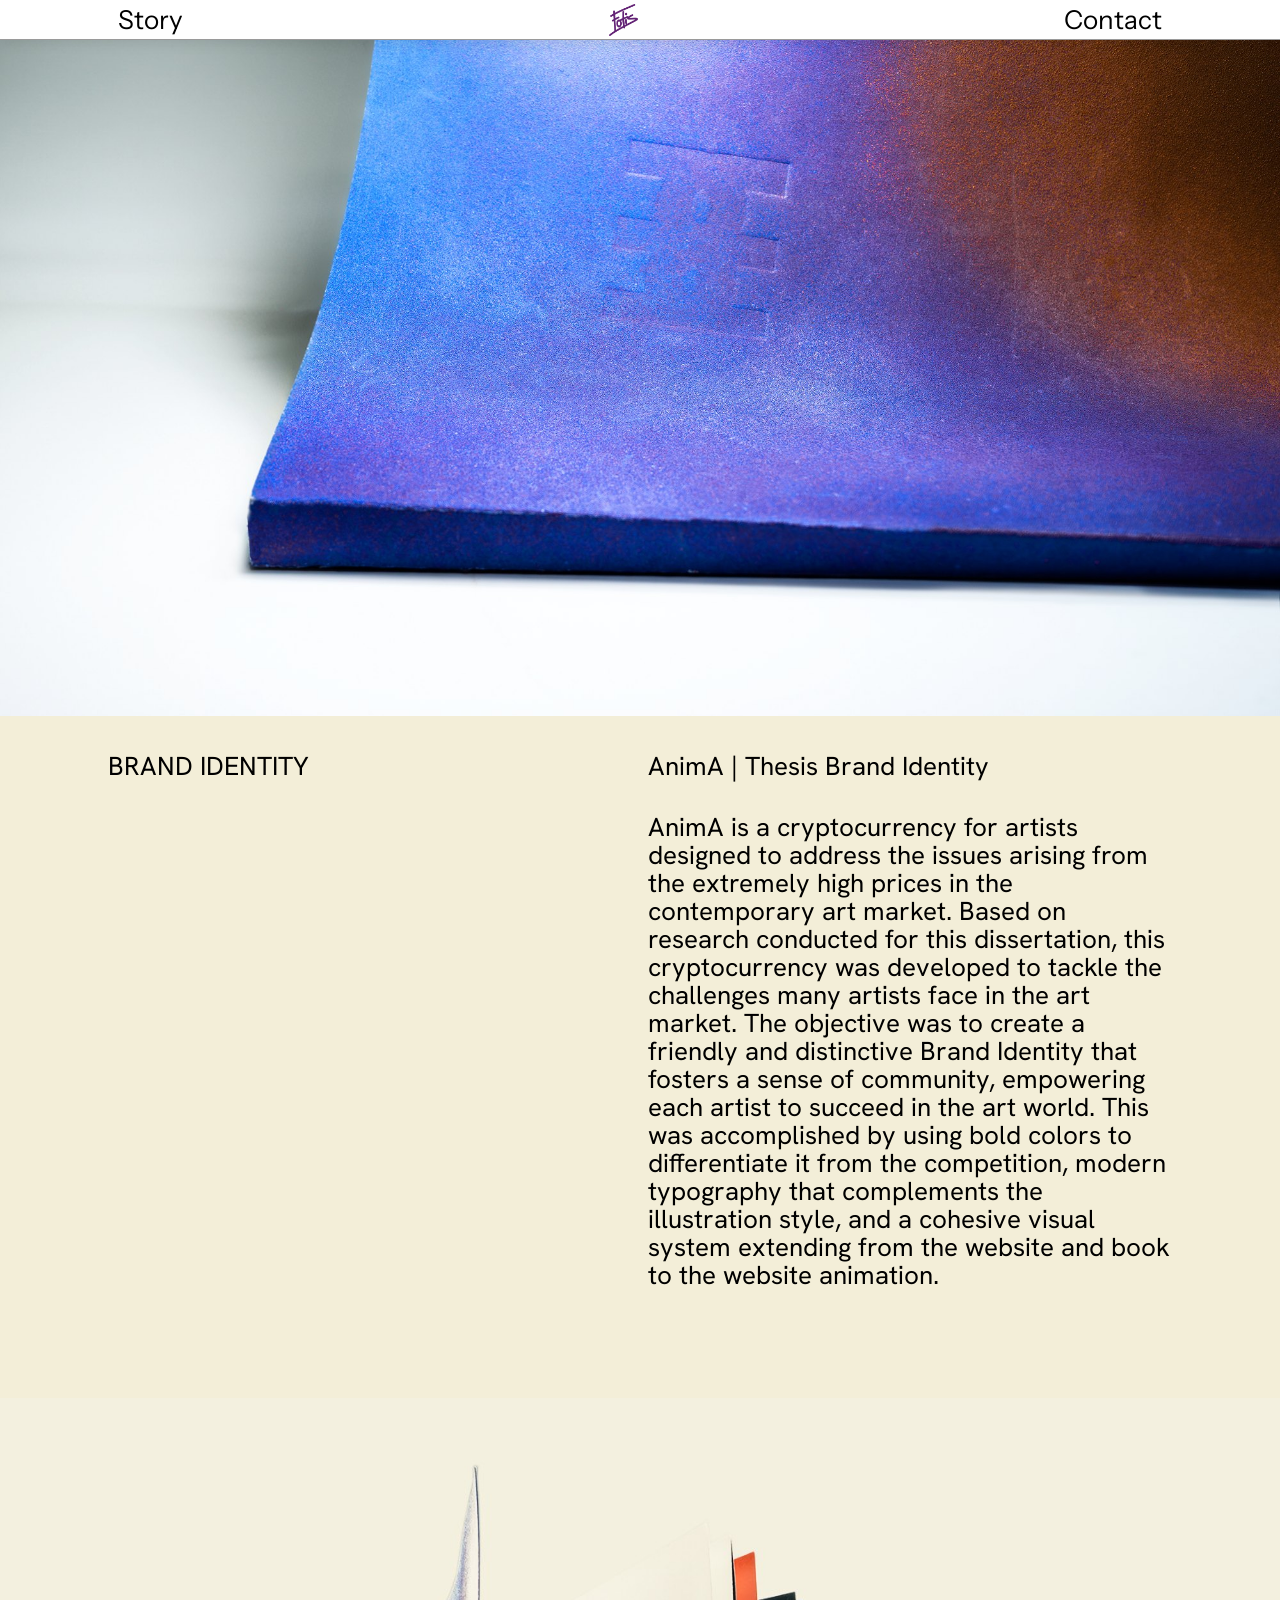
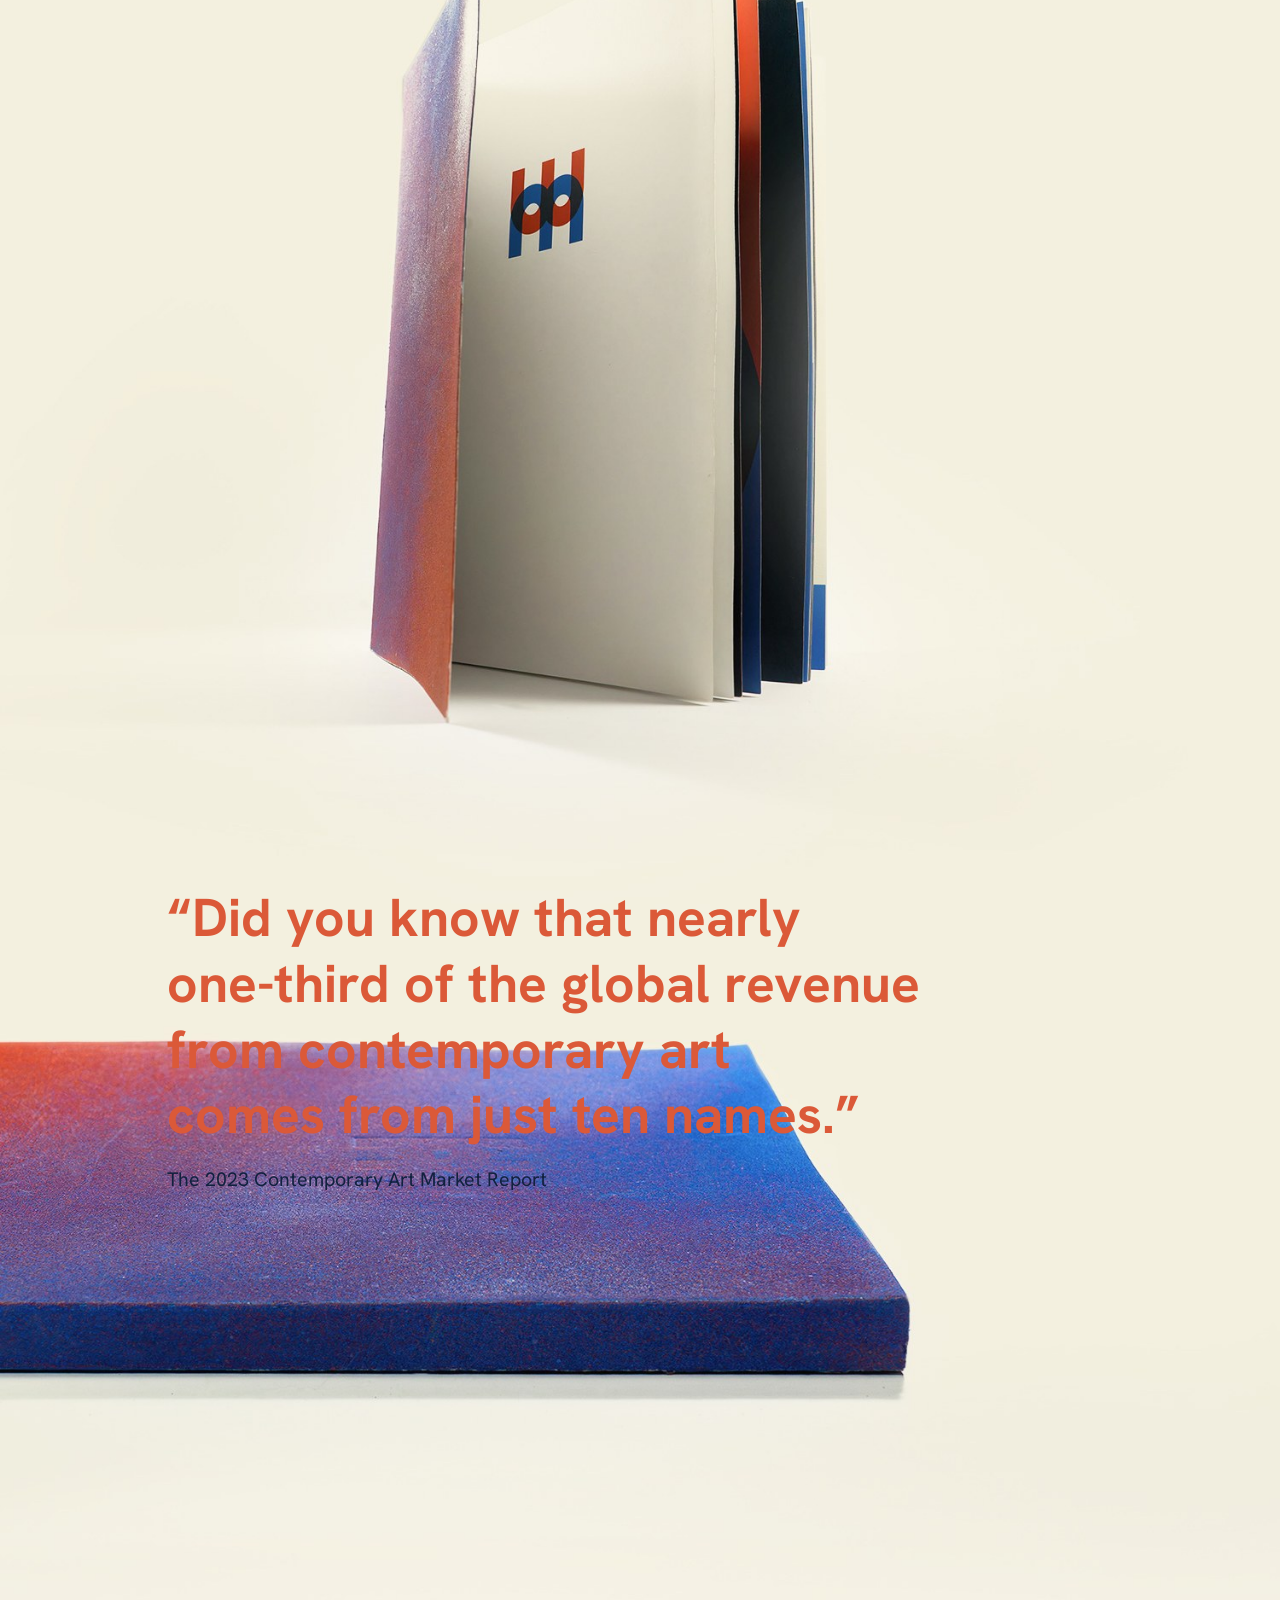
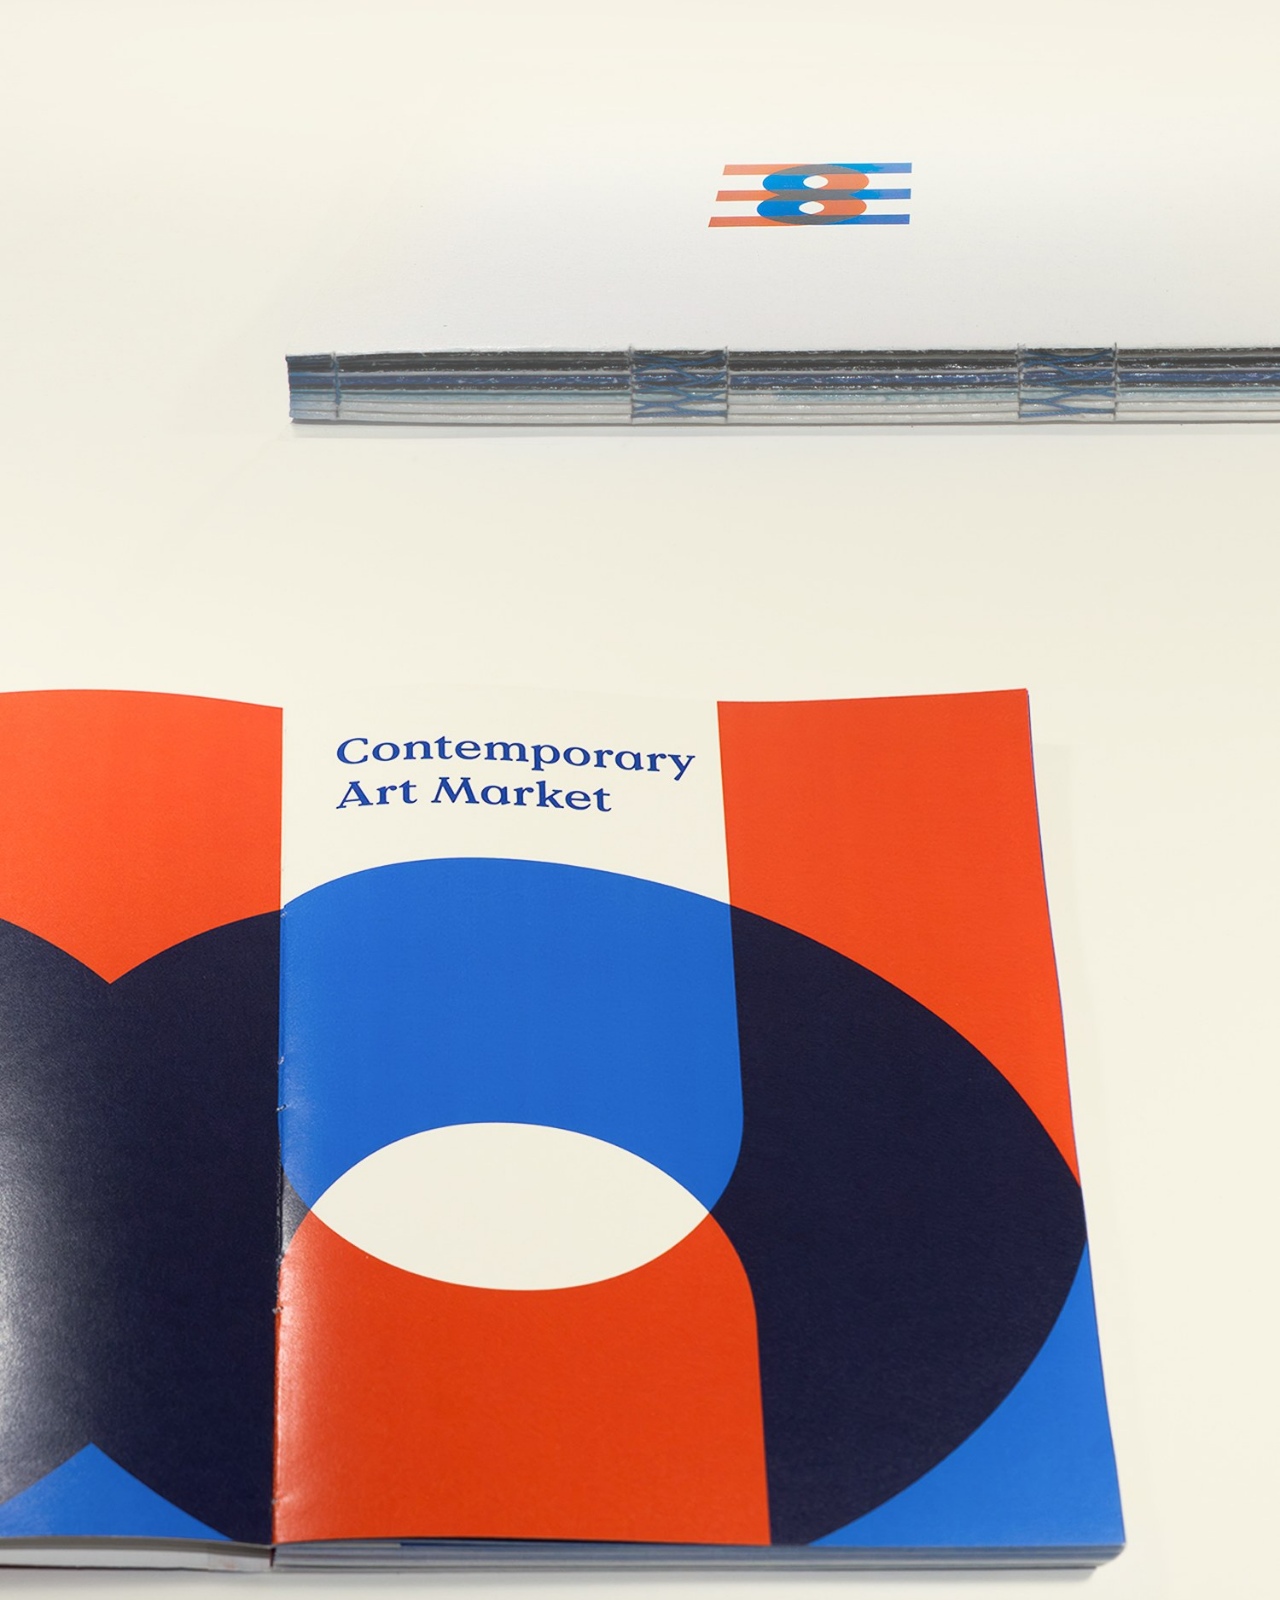
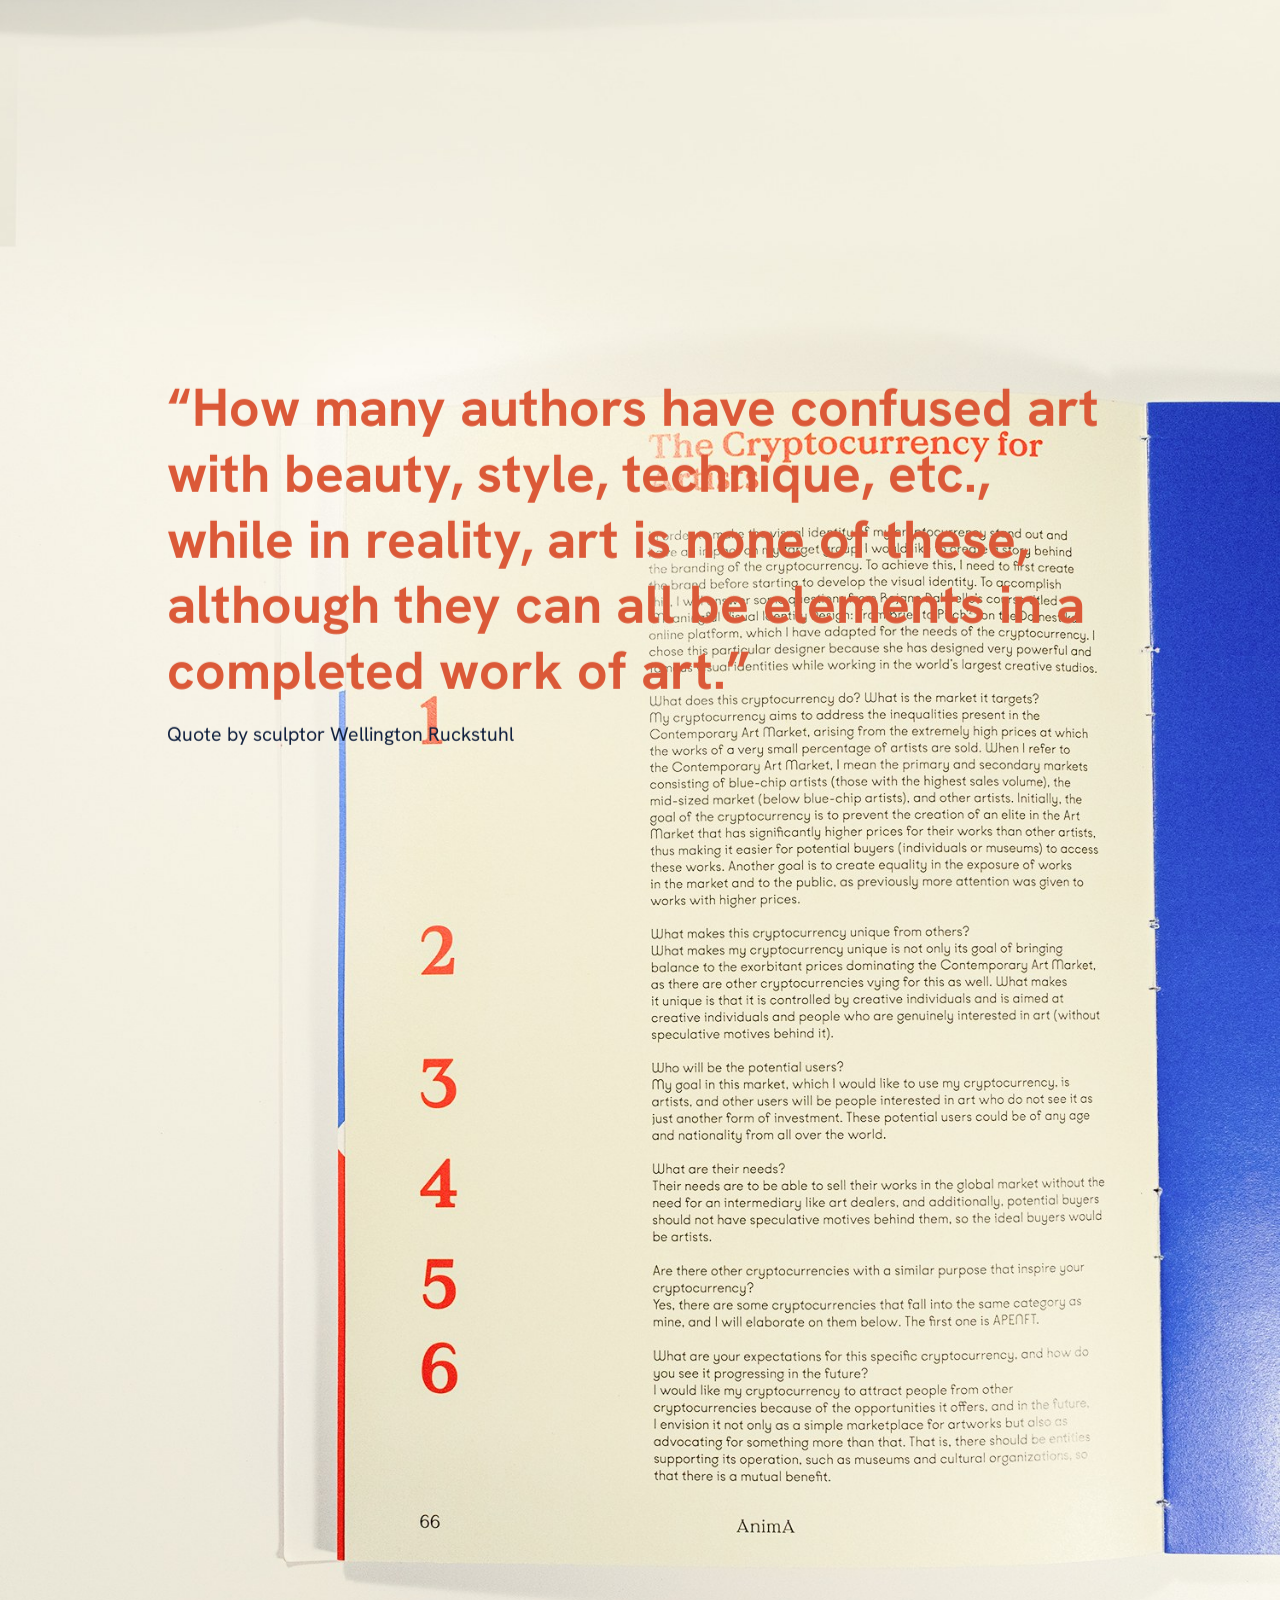
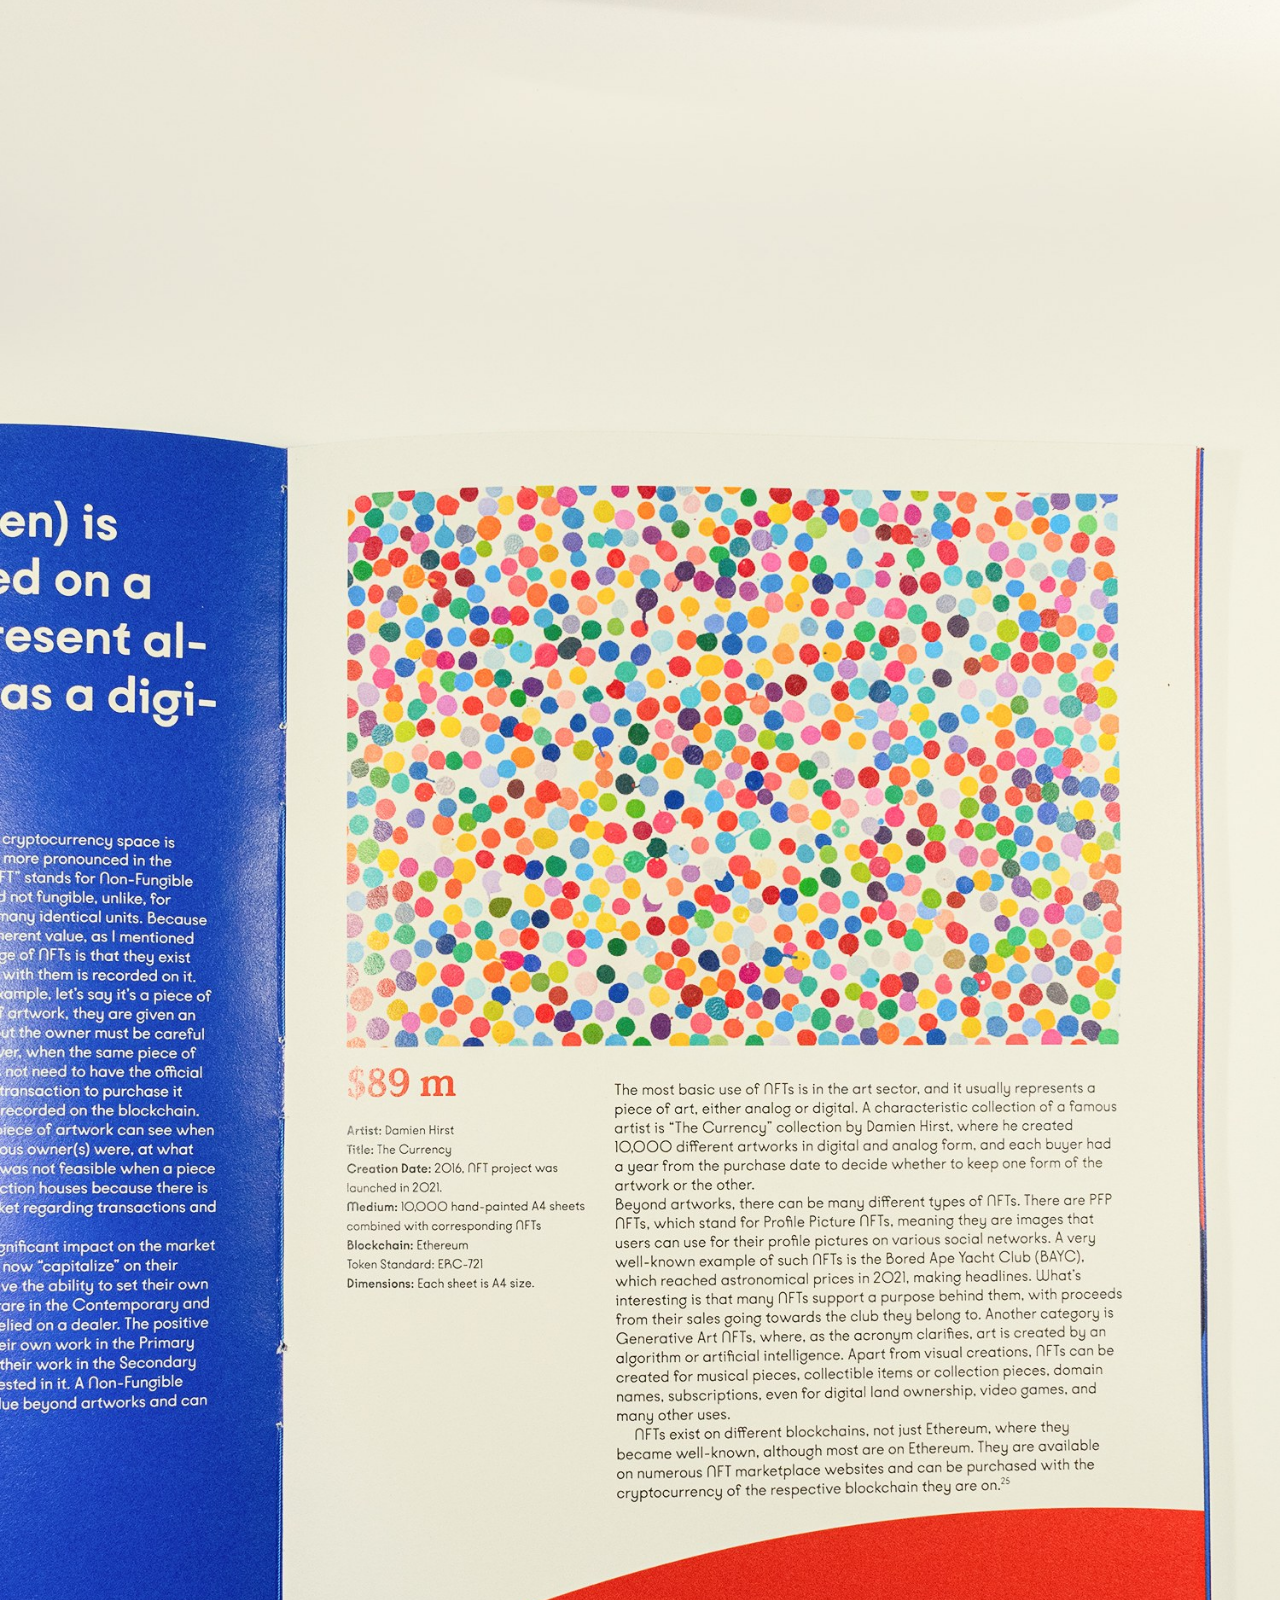
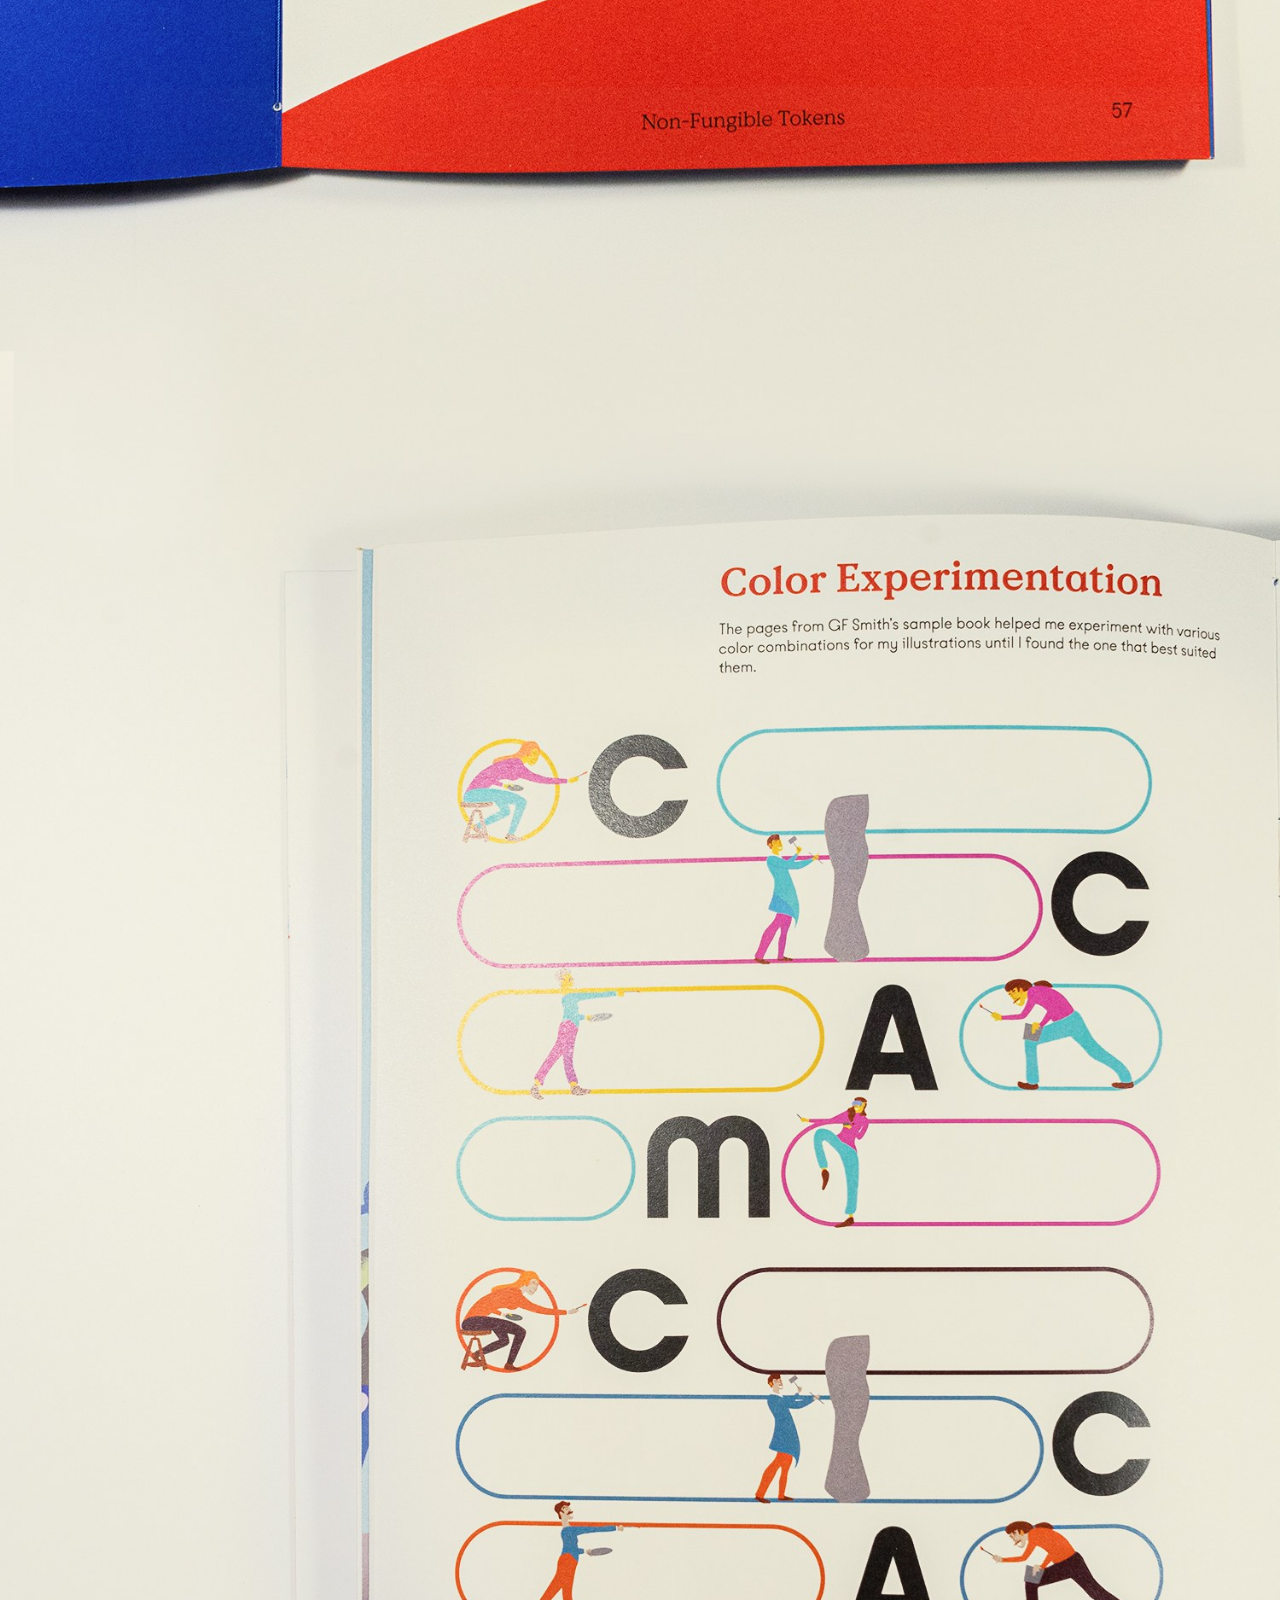
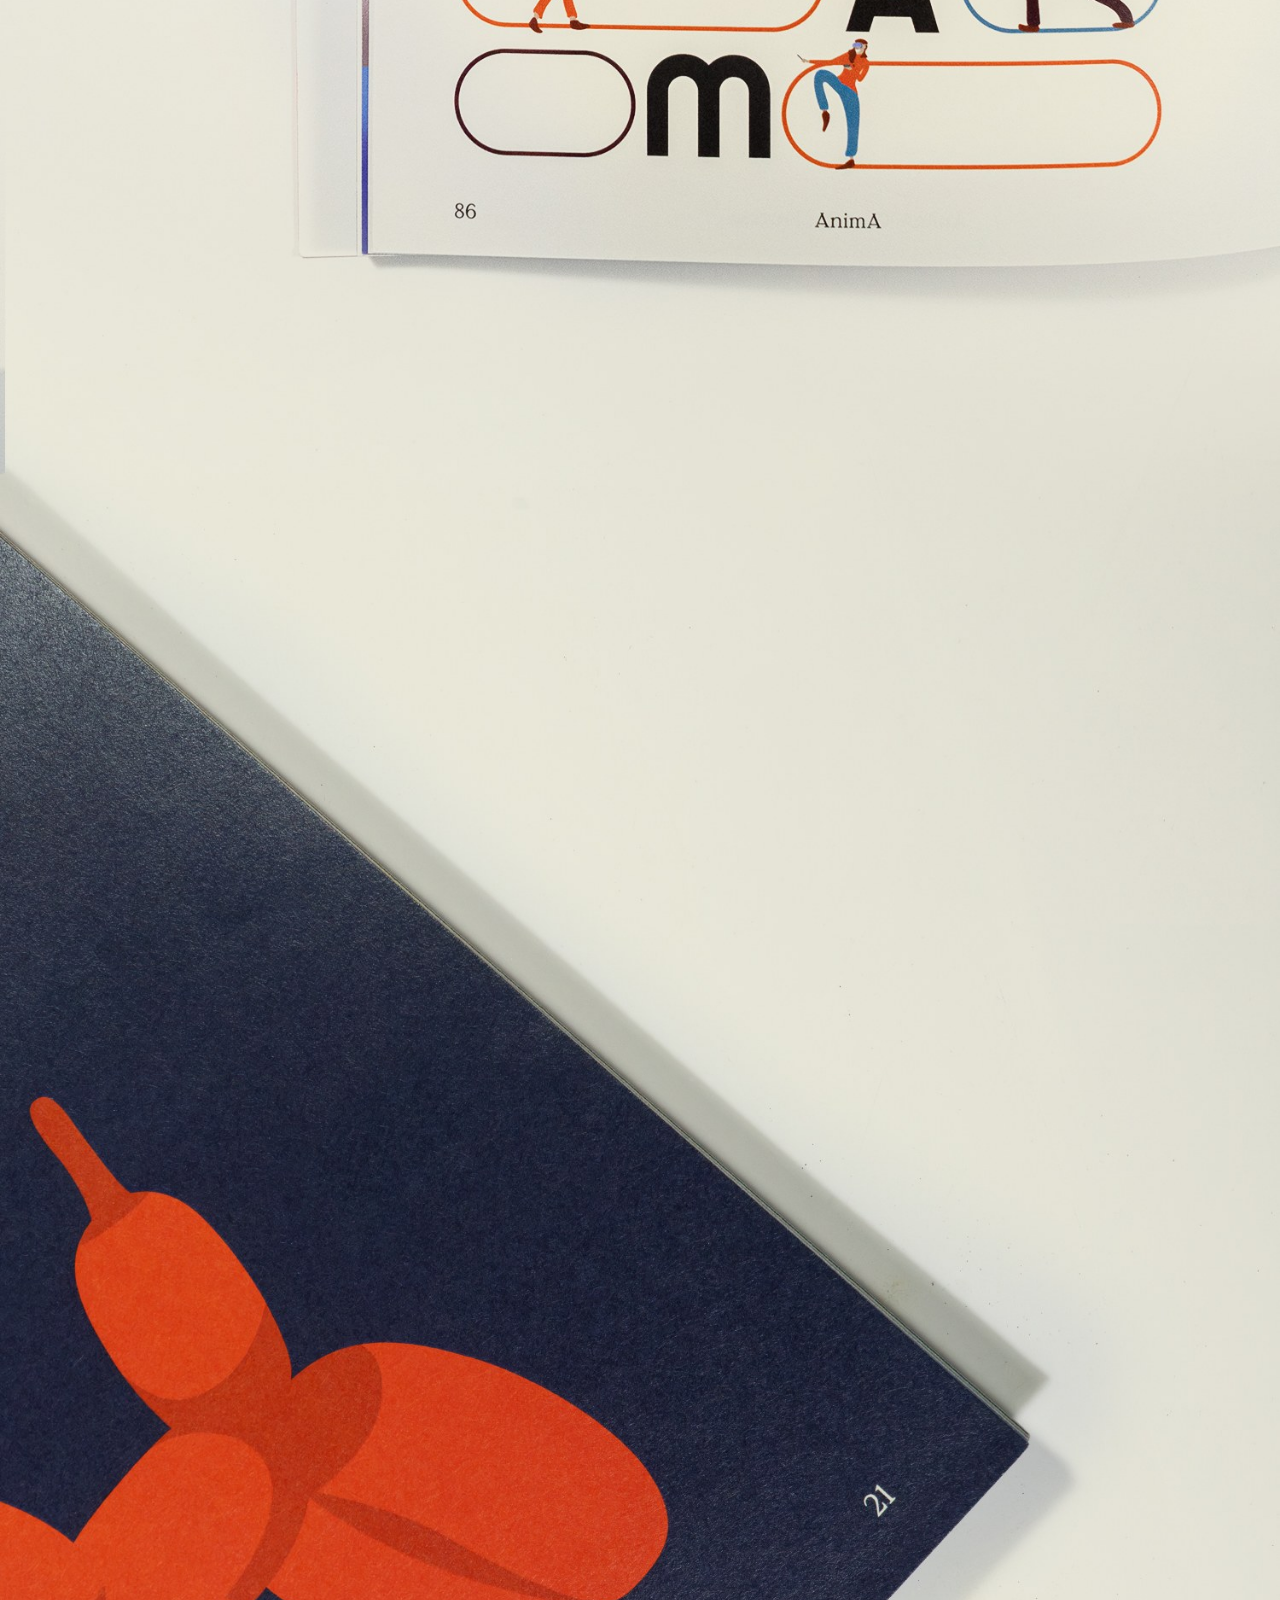
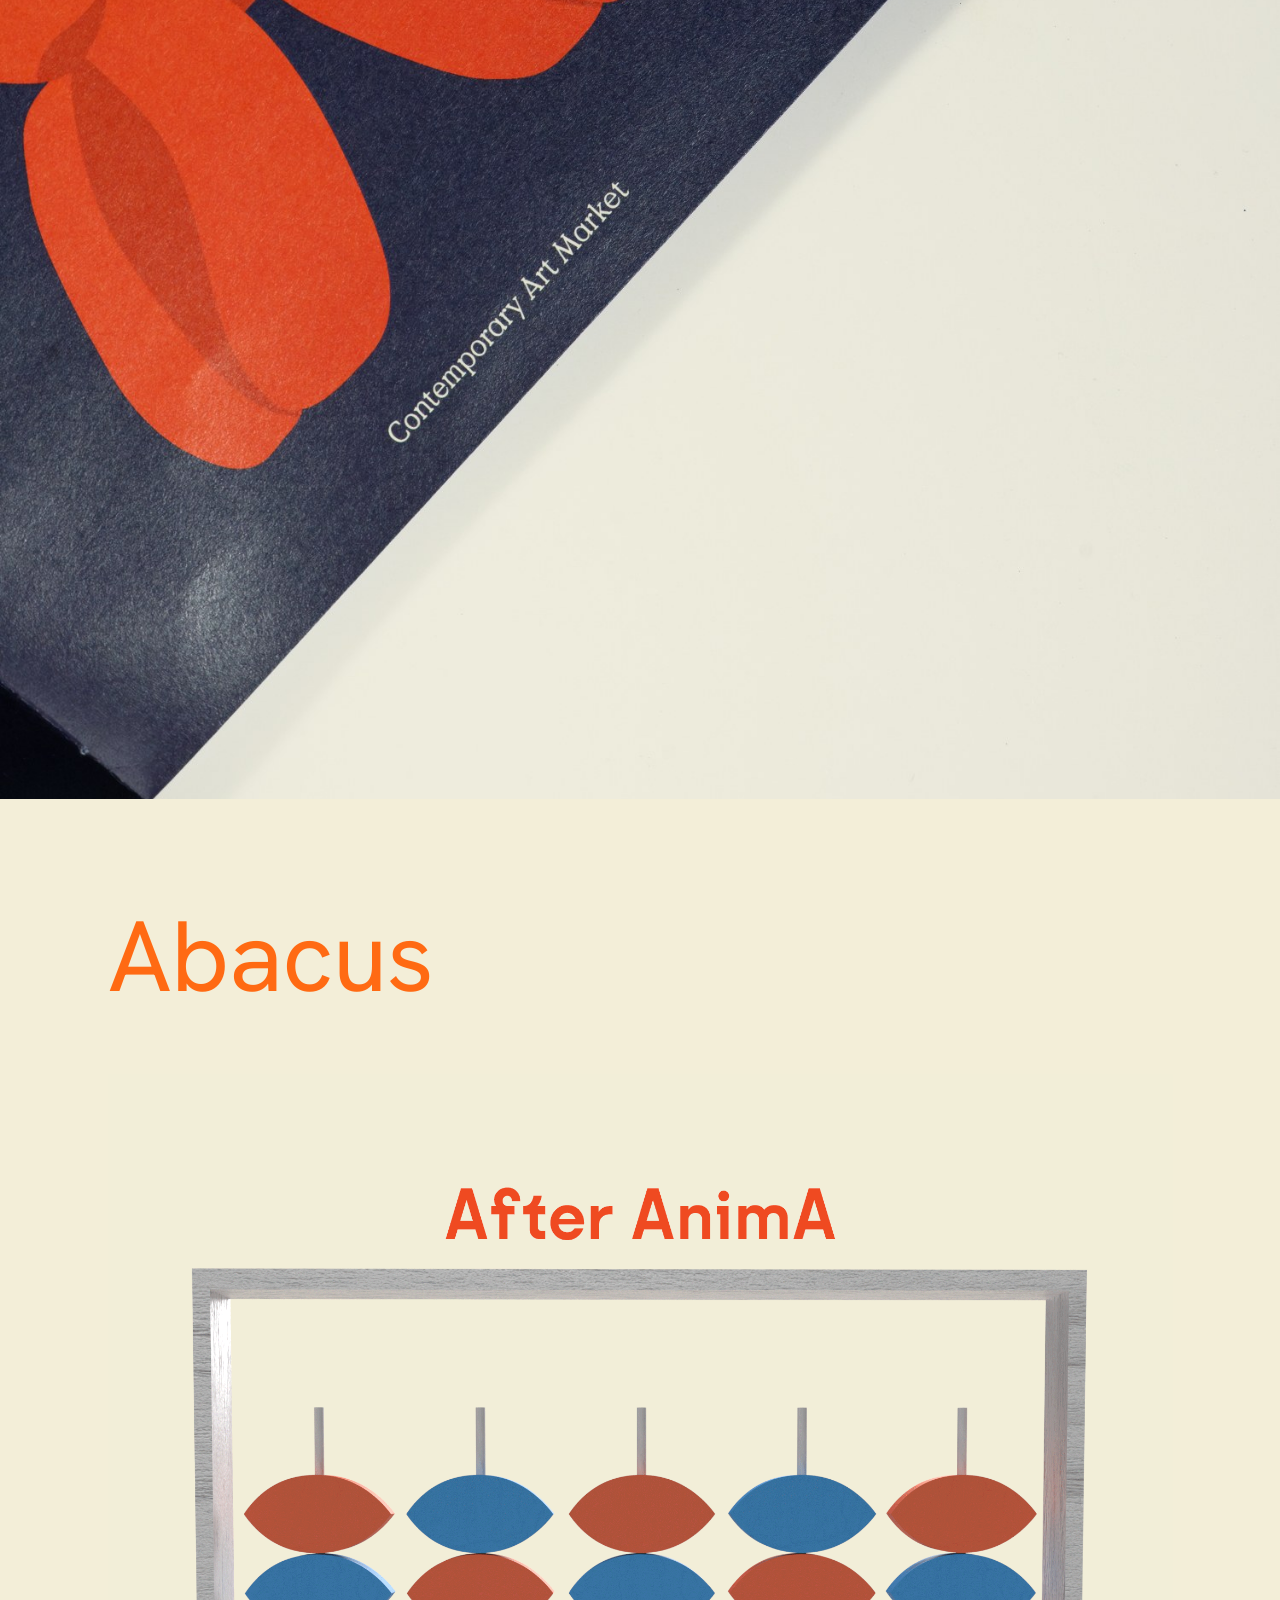
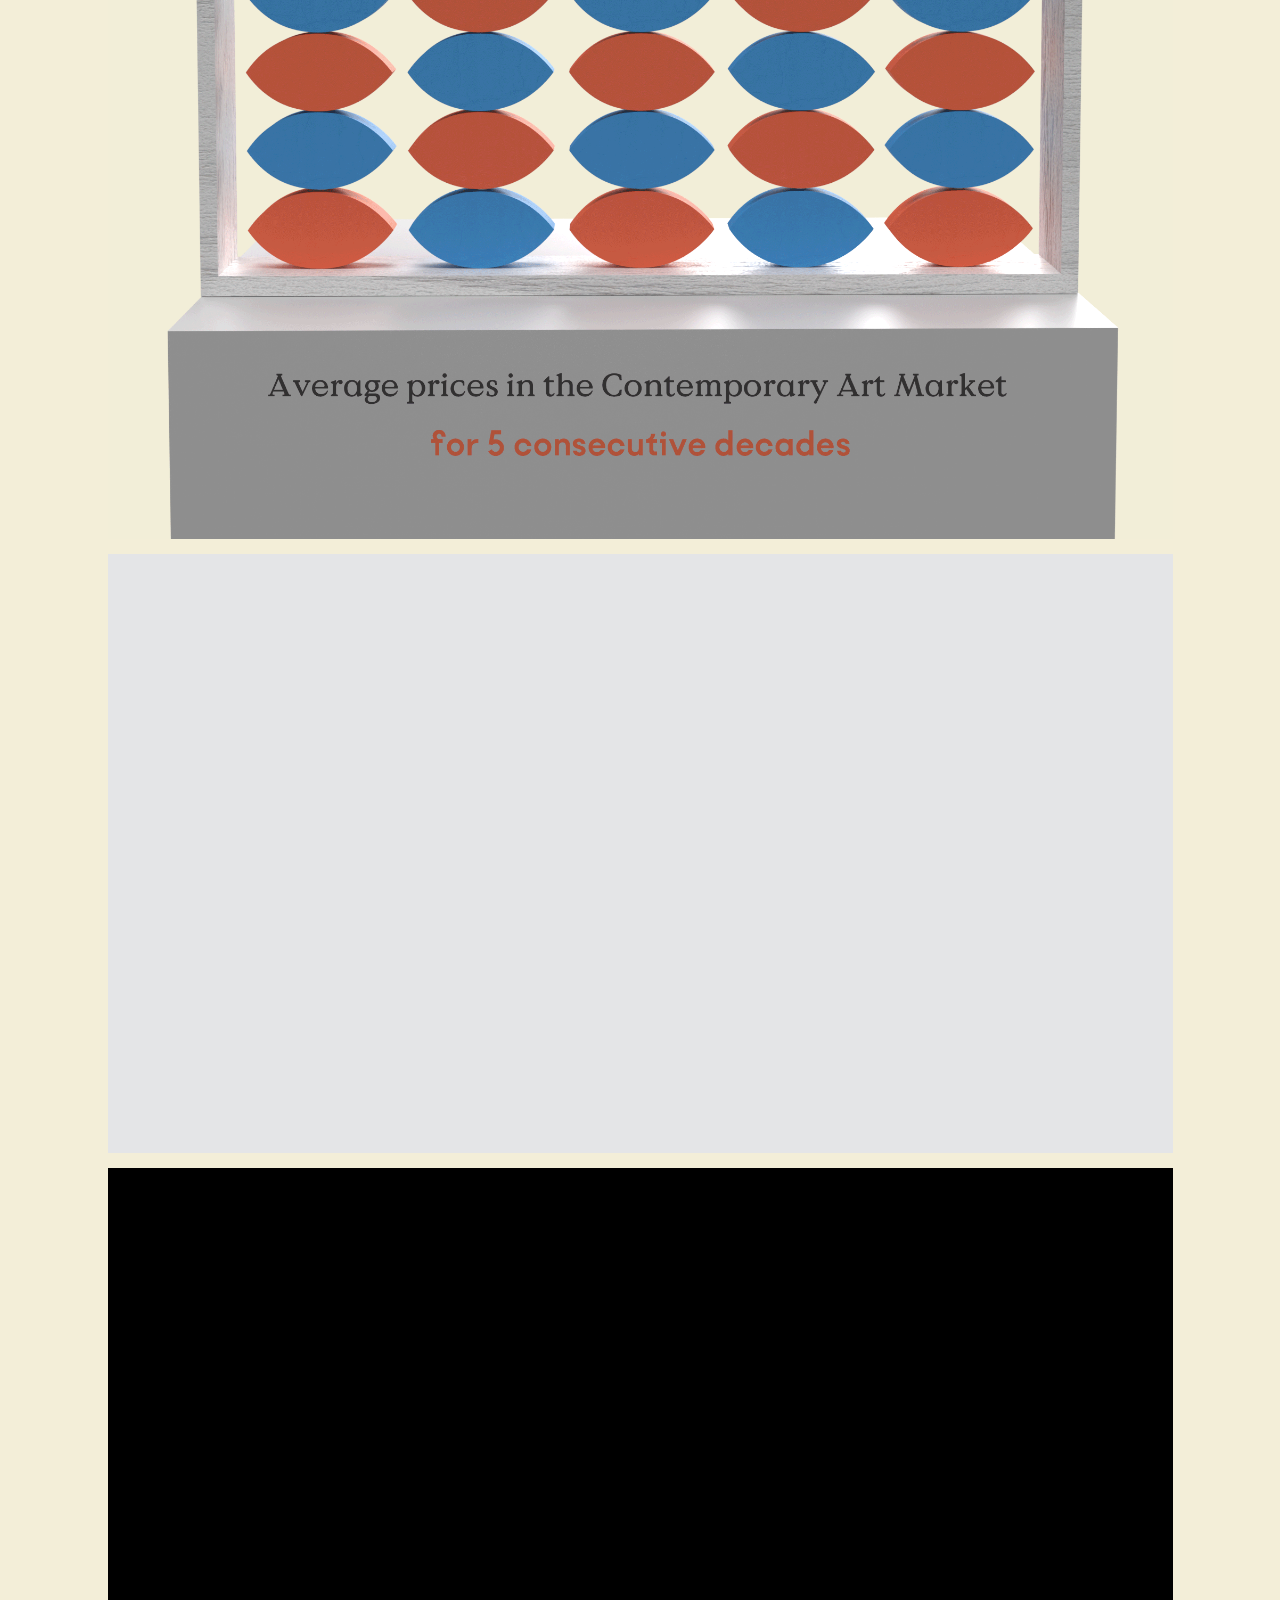
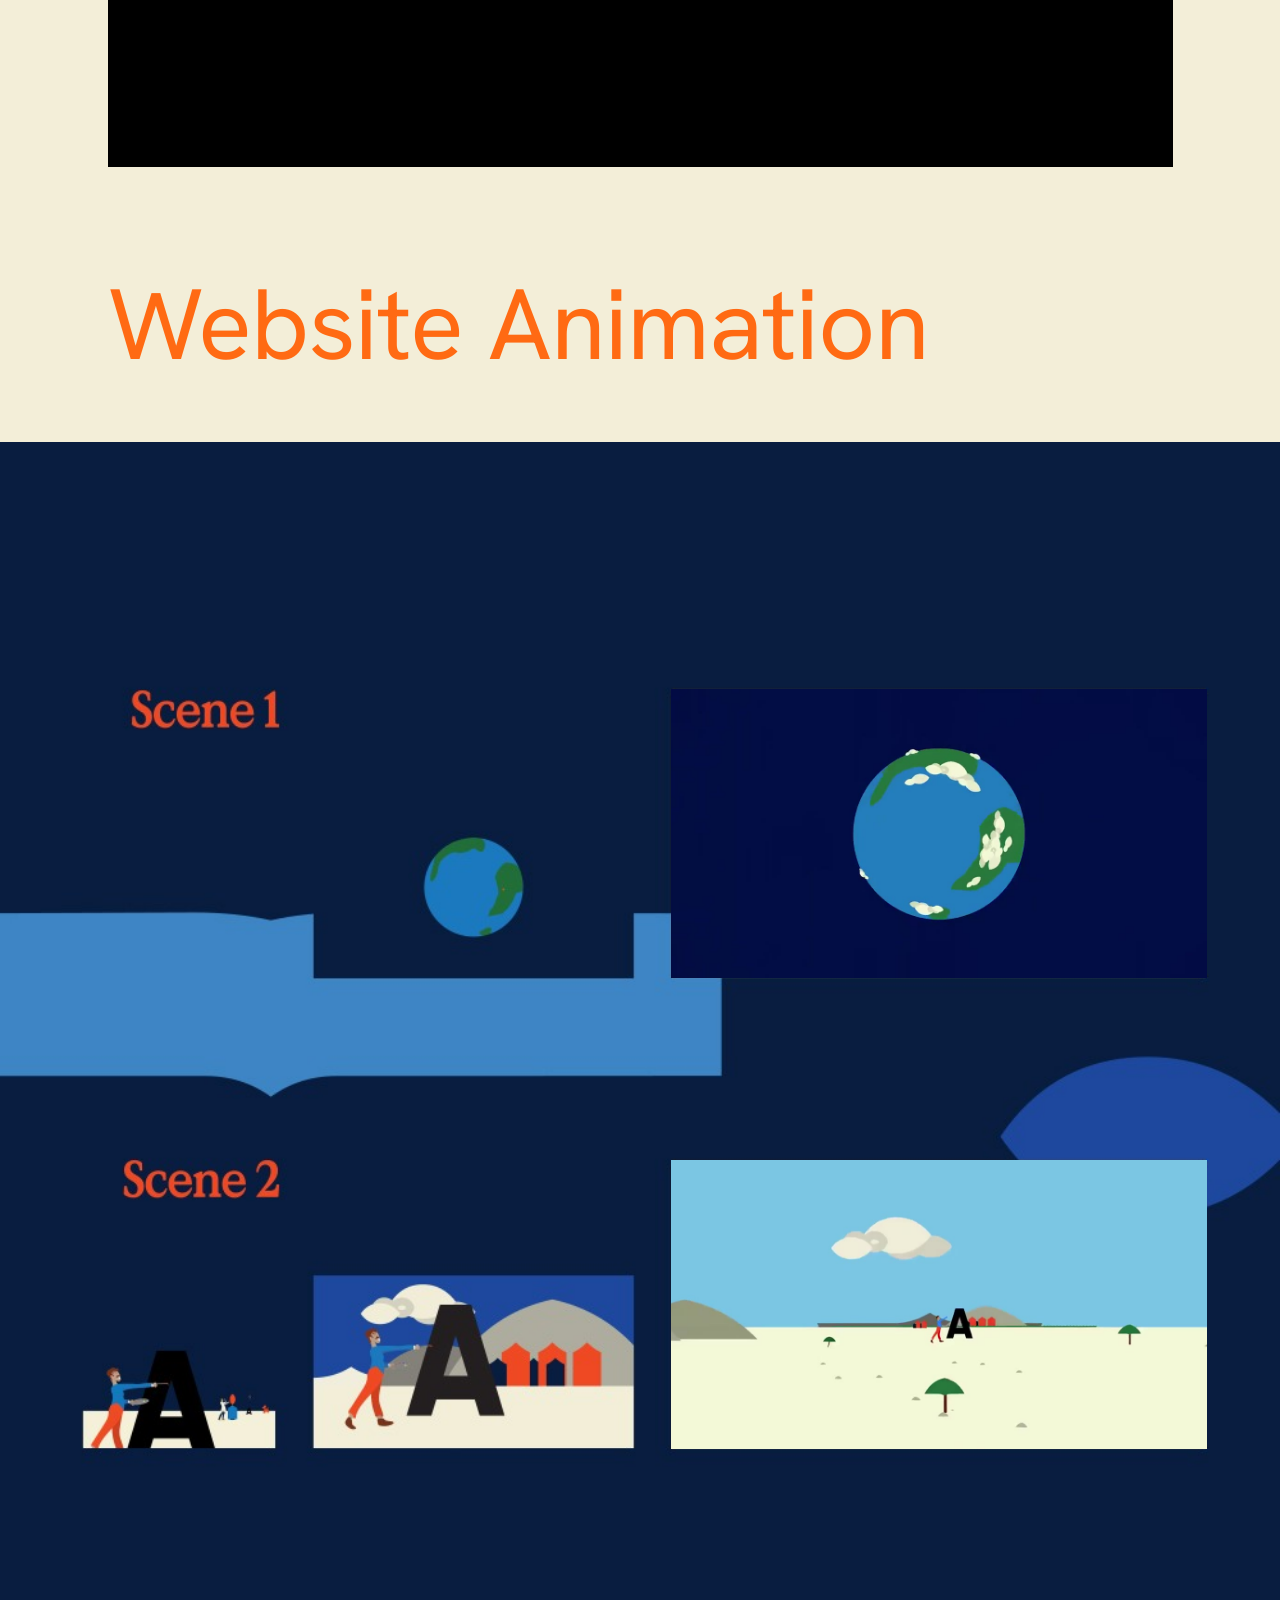
==== commit 291eb4bf: "Anima: new long photo, new presentation photo, new homepage thumbnail Co-Authored-By: Claude Sonnet " ====
--- a/anima.html
+++ b/anima.html
@@ -18,7 +18,7 @@
 </header>
 
 <main class="grid">
-  <div class="hero wide bleed" id="hero" style="--tile-bg: #d9dde6">
+  <div class="hero wide bleed" id="hero" style="--tile-bg: #e8dca0">
     <img src="images/anima-hero.jpg" alt="anima | Artist’s cryptocurrency brand identity" onerror="this.parentNode.classList.add('missing')">
   </div>
 
@@ -42,7 +42,7 @@
     </script>
     <div class="ph video" style="grid-column: 1 / span 12; grid-row: 5; aspect-ratio: 1065 / 599"><iframe src="https://www.youtube-nocookie.com/embed/yP18JjrxWjw?rel=0" title="Anima video" loading="lazy" allow="accelerometer; autoplay; encrypted-media; picture-in-picture; fullscreen" allowfullscreen></iframe></div>
     <div class="long" style="grid-column: 1 / -1; grid-row: 1">
-      <img src="images/anima-long-1.jpg" width="989" height="1024" alt="Contemporary Art Market book, photographed spread by spread" loading="eager"><img src="images/anima-long-2.jpg" width="989" height="1024" alt="" loading="eager"><img src="images/anima-long-3.jpg" width="989" height="1024" alt="" loading="lazy"><img src="images/anima-long-4.jpg" width="989" height="1024" alt="" loading="lazy"><img src="images/anima-long-5.jpg" width="989" height="1023" alt="" loading="lazy"><img src="images/anima-long-6.jpg" width="989" height="1024" alt="" loading="lazy"><img src="images/anima-long-7.jpg" width="989" height="1024" alt="" loading="lazy"><img src="images/anima-long-8.jpg" width="989" height="1024" alt="" loading="lazy">
+      <img src="images/anima-long-1.jpg" width="1500" height="1553" alt="Contemporary Art Market book, photographed spread by spread" loading="eager"><img src="images/anima-long-2.jpg" width="1500" height="1553" alt="" loading="eager"><img src="images/anima-long-3.jpg" width="1500" height="1553" alt="" loading="lazy"><img src="images/anima-long-4.jpg" width="1500" height="1553" alt="" loading="lazy"><img src="images/anima-long-5.jpg" width="1500" height="1553" alt="" loading="lazy"><img src="images/anima-long-6.jpg" width="1500" height="1553" alt="" loading="lazy"><img src="images/anima-long-7.jpg" width="1500" height="1553" alt="" loading="lazy"><img src="images/anima-long-8.jpg" width="1500" height="1552" alt="" loading="lazy">
       <figure class="q q1"><blockquote>&ldquo;Did you know that nearly<br>one-third of the global revenue<br>from contemporary art<br>comes from just ten names.&rdquo;</blockquote><figcaption>The 2023 Contemporary Art Market Report</figcaption></figure>
       <figure class="q q2"><blockquote>&ldquo;How many authors have confused art with beauty, style, technique, etc., while in reality, art is none of these, although they can all be elements in a completed work of art.&rdquo;</blockquote><figcaption>Quote by sculptor Wellington Ruckstuhl</figcaption></figure>
     </div>
@@ -69,7 +69,7 @@
     <h2 class="sec" style="grid-column: 1 / span 12; grid-row: 2">Abacus</h2>
     <div class="abacus" style="grid-column: 1 / span 12; grid-row: 3"><img src="images/anima-abacus.gif" width="2000" height="2000" alt="Abacus of five columns of red and blue discs, before and after AnimA" loading="lazy"></div>
     <h2 class="sec" style="grid-column: 1 / span 12; grid-row: 6">Website Animation</h2>
-    <div class="pres" style="grid-column: 1 / -1; grid-row: 7"><img src="images/anima-presentation.png" width="1000" height="2500" alt="Anima animation presentation: six short animated scenes" loading="lazy"><video class="pv" style="left:calc(52.5% - 1.5px);width:calc(41.7% + 3px);top:calc(7.760% - 1.5px);height:calc(8.96% + 3px)" src="images/anima-video-1.mp4" poster="images/anima-video-1.jpg" muted loop playsinline preload="none" aria-hidden="true"></video><video class="pv" style="left:calc(52.5% - 1.5px);width:calc(41.7% + 3px);top:calc(22.480% - 1.5px);height:calc(8.96% + 3px)" src="images/anima-video-2.mp4" poster="images/anima-video-2.jpg" muted loop playsinline preload="none" aria-hidden="true"></video><video class="pv" style="left:calc(52.5% - 1.5px);width:calc(41.7% + 3px);top:calc(37.000% - 1.5px);height:calc(8.96% + 3px)" src="images/anima-video-3.mp4" poster="images/anima-video-3.jpg" muted loop playsinline preload="none" aria-hidden="true"></video><video class="pv" style="left:calc(52.5% - 1.5px);width:calc(41.7% + 3px);top:calc(51.480% - 1.5px);height:calc(8.96% + 3px)" src="images/anima-video-4.mp4" poster="images/anima-video-4.jpg" muted loop playsinline preload="none" aria-hidden="true"></video><video class="pv" style="left:calc(52.5% - 1.5px);width:calc(41.7% + 3px);top:calc(66.000% - 1.5px);height:calc(8.96% + 3px)" src="images/anima-video-5.mp4" poster="images/anima-video-5.jpg" muted loop playsinline preload="none" aria-hidden="true"></video><video class="pv" style="left:calc(52.5% - 1.5px);width:calc(41.7% + 3px);top:calc(80.520% - 1.5px);height:calc(8.96% + 3px)" src="images/anima-video-6.mp4" poster="images/anima-video-6.jpg" muted loop playsinline preload="none" aria-hidden="true"></video></div>
+    <div class="pres" style="grid-column: 1 / -1; grid-row: 7"><img src="images/anima-presentation.jpg" width="1000" height="2500" alt="Anima animation presentation: six short animated scenes" loading="lazy"><video class="pv" style="left:calc(52.5% - 1.5px);width:calc(41.7% + 3px);top:calc(7.760% - 1.5px);height:calc(8.96% + 3px)" src="images/anima-video-1.mp4" poster="images/anima-video-1.jpg" muted loop playsinline preload="none" aria-hidden="true"></video><video class="pv" style="left:calc(52.5% - 1.5px);width:calc(41.7% + 3px);top:calc(22.480% - 1.5px);height:calc(8.96% + 3px)" src="images/anima-video-2.mp4" poster="images/anima-video-2.jpg" muted loop playsinline preload="none" aria-hidden="true"></video><video class="pv" style="left:calc(52.5% - 1.5px);width:calc(41.7% + 3px);top:calc(37.000% - 1.5px);height:calc(8.96% + 3px)" src="images/anima-video-3.mp4" poster="images/anima-video-3.jpg" muted loop playsinline preload="none" aria-hidden="true"></video><video class="pv" style="left:calc(52.5% - 1.5px);width:calc(41.7% + 3px);top:calc(51.480% - 1.5px);height:calc(8.96% + 3px)" src="images/anima-video-4.mp4" poster="images/anima-video-4.jpg" muted loop playsinline preload="none" aria-hidden="true"></video><video class="pv" style="left:calc(52.5% - 1.5px);width:calc(41.7% + 3px);top:calc(66.000% - 1.5px);height:calc(8.96% + 3px)" src="images/anima-video-5.mp4" poster="images/anima-video-5.jpg" muted loop playsinline preload="none" aria-hidden="true"></video><video class="pv" style="left:calc(52.5% - 1.5px);width:calc(41.7% + 3px);top:calc(80.520% - 1.5px);height:calc(8.96% + 3px)" src="images/anima-video-6.mp4" poster="images/anima-video-6.jpg" muted loop playsinline preload="none" aria-hidden="true"></video></div>
     <script>
 (function(){var vs=[].slice.call(document.querySelectorAll('.pres .pv'));if(!vs.length)return;var rm=window.matchMedia&&matchMedia('(prefers-reduced-motion: reduce)').matches;if(rm||!('IntersectionObserver' in window)){return;}var io=new IntersectionObserver(function(es){es.forEach(function(e){var v=e.target;if(e.isIntersecting){if(v.preload!=='auto')v.preload='auto';var p=v.play();if(p&&p.catch)p.catch(function(){});}else{v.pause();}});},{rootMargin:'200px 0px'});vs.forEach(function(v){io.observe(v);});})();
     </script>
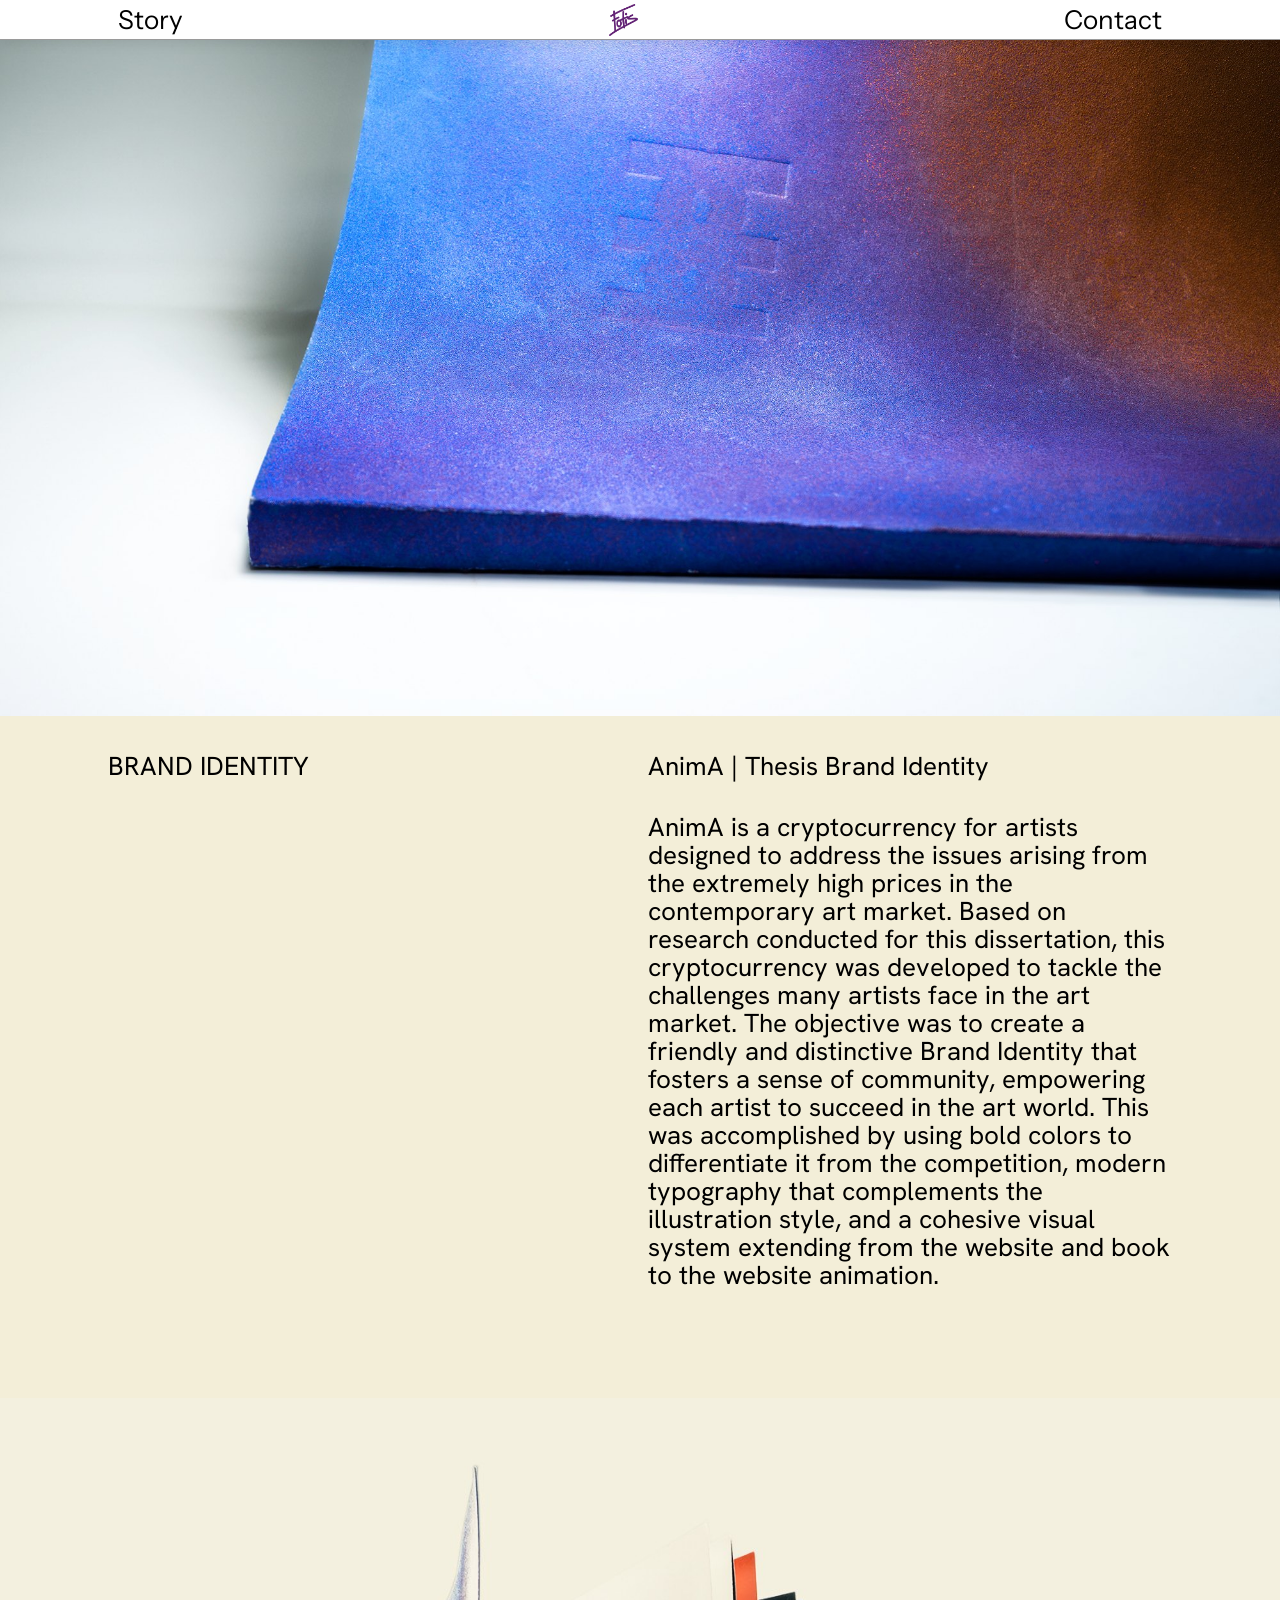
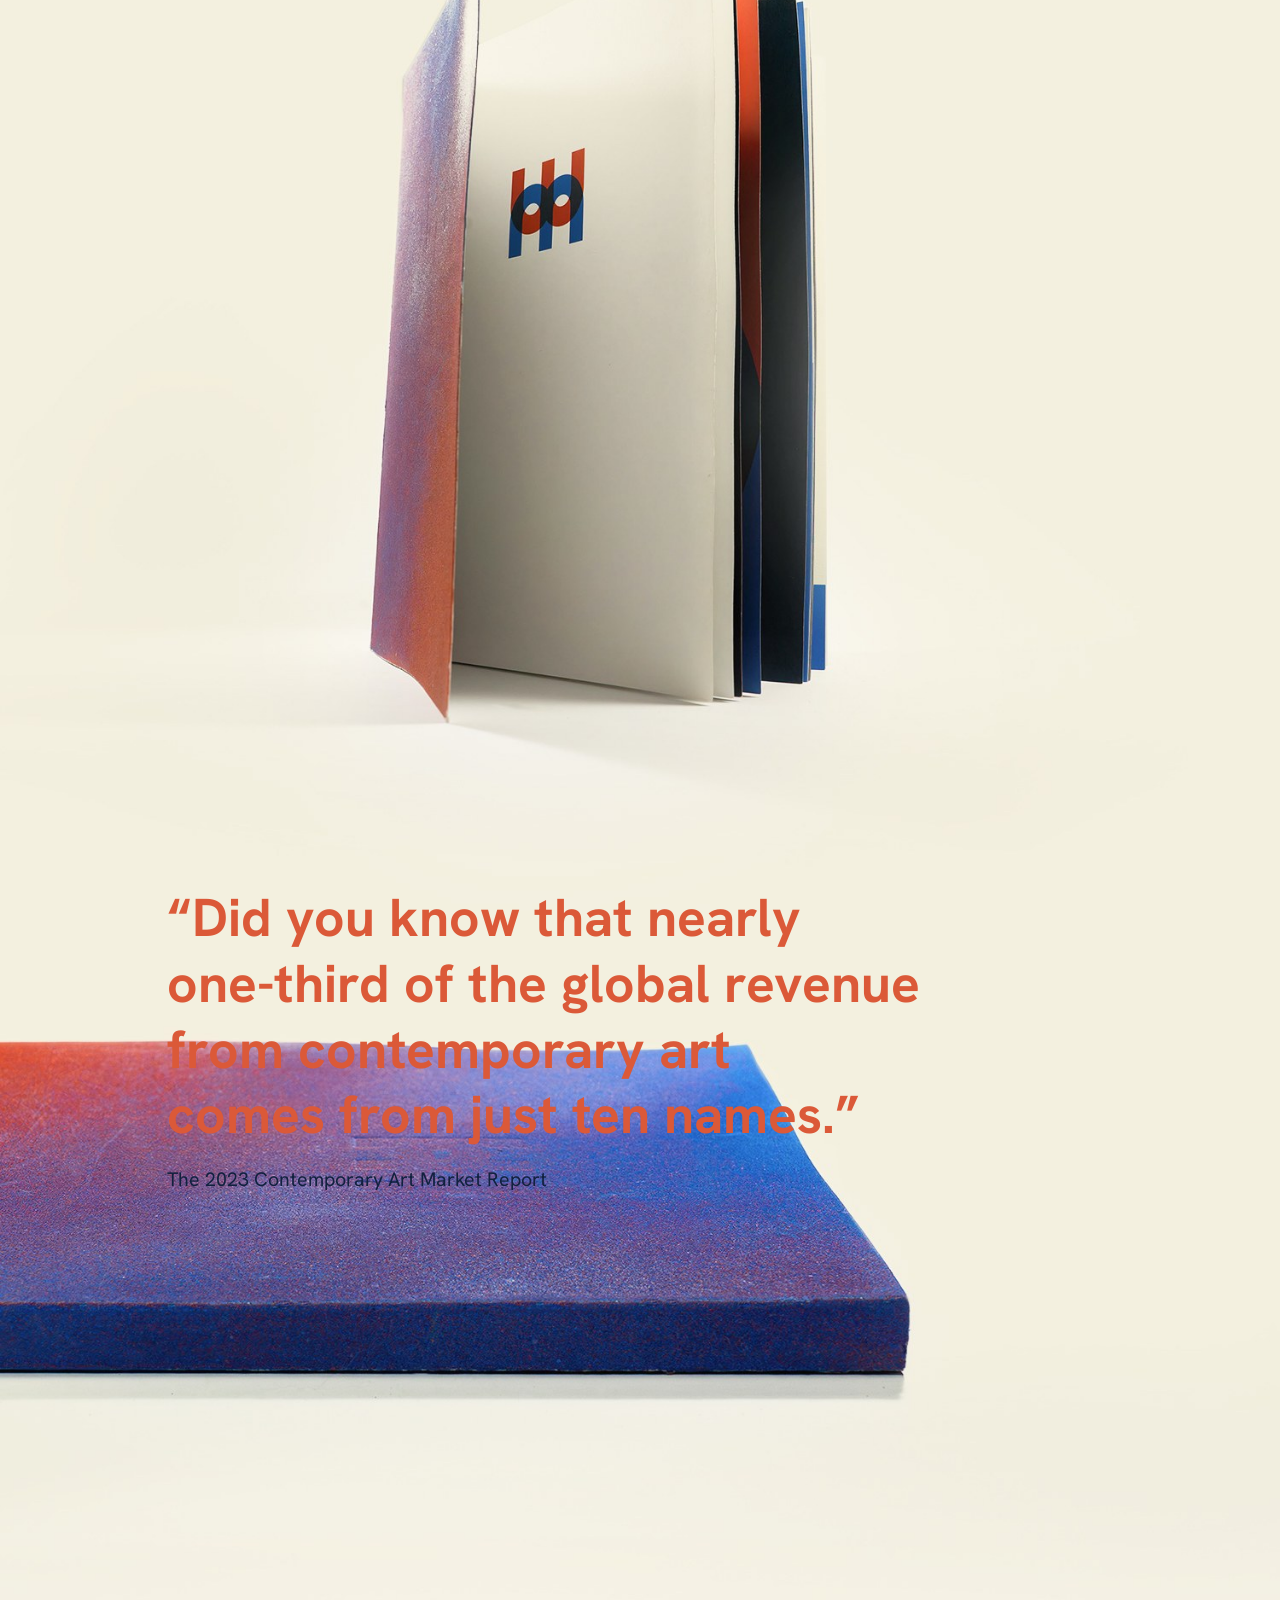
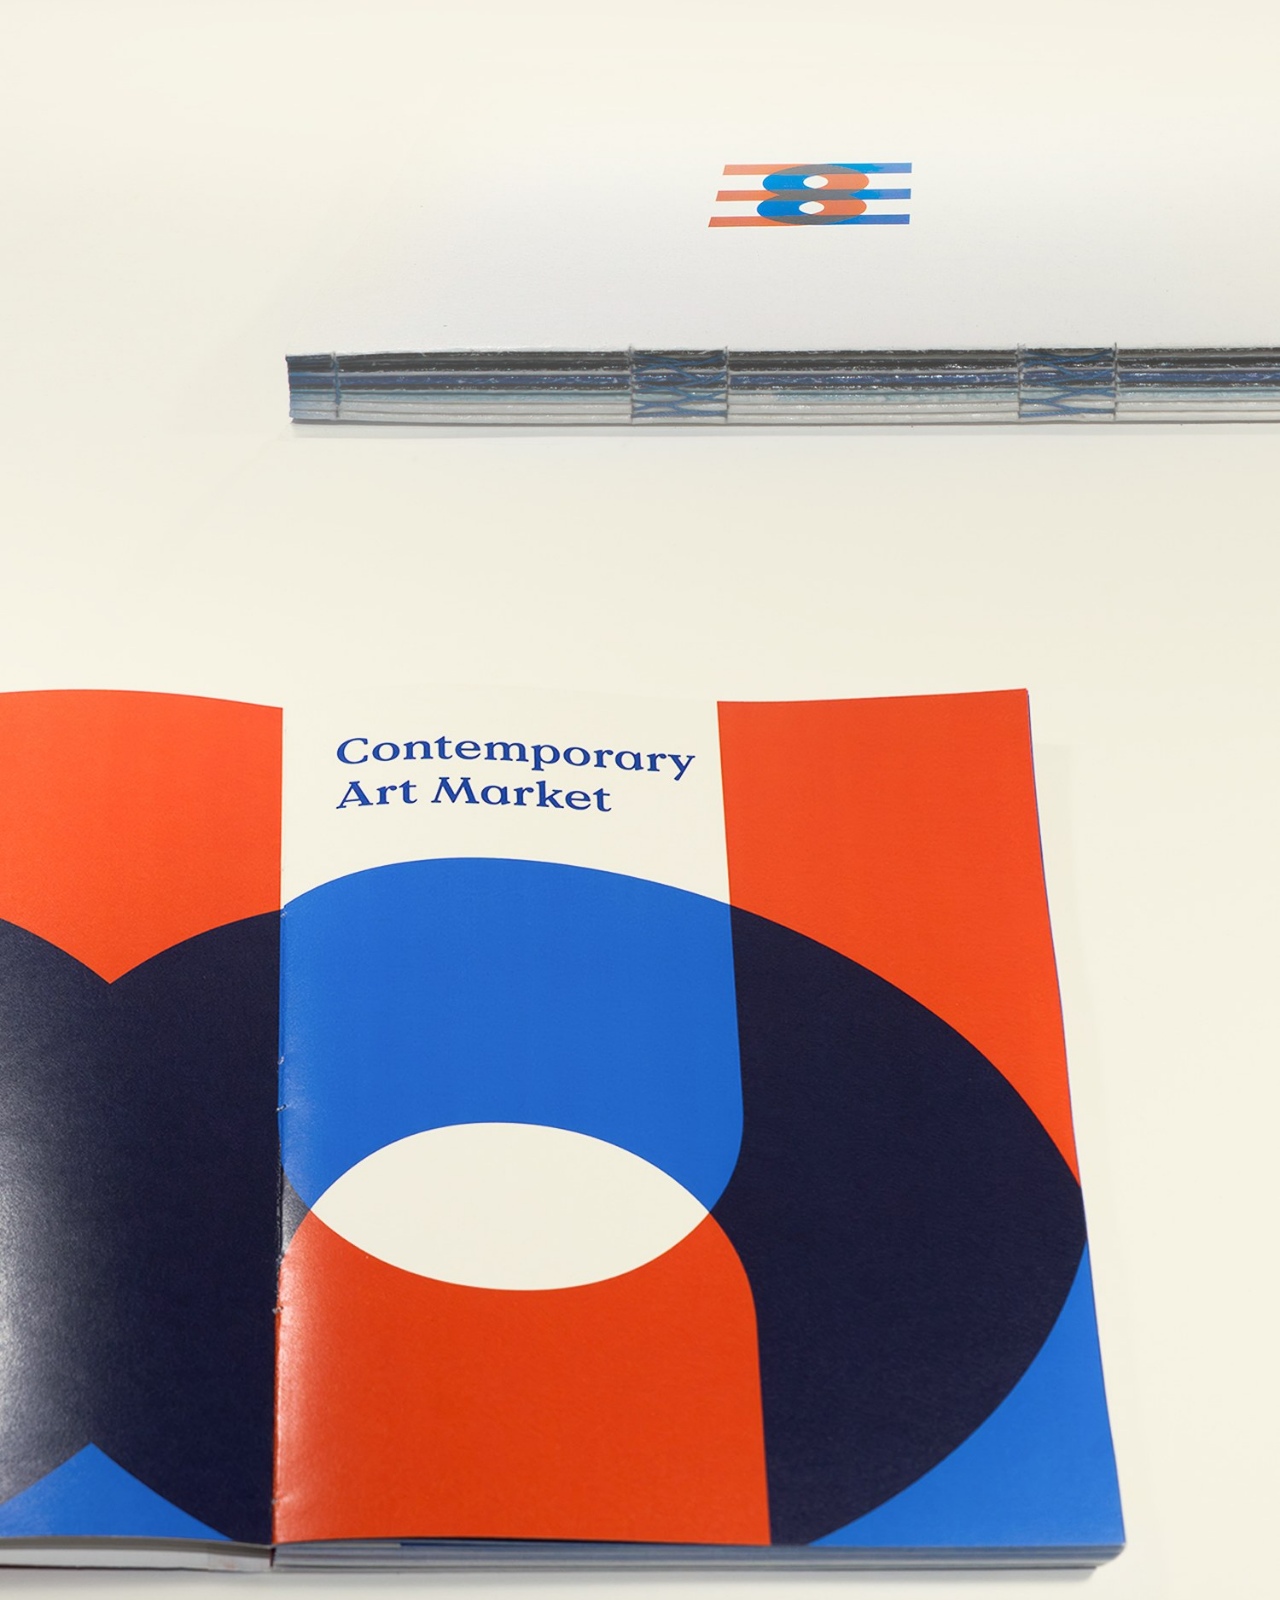
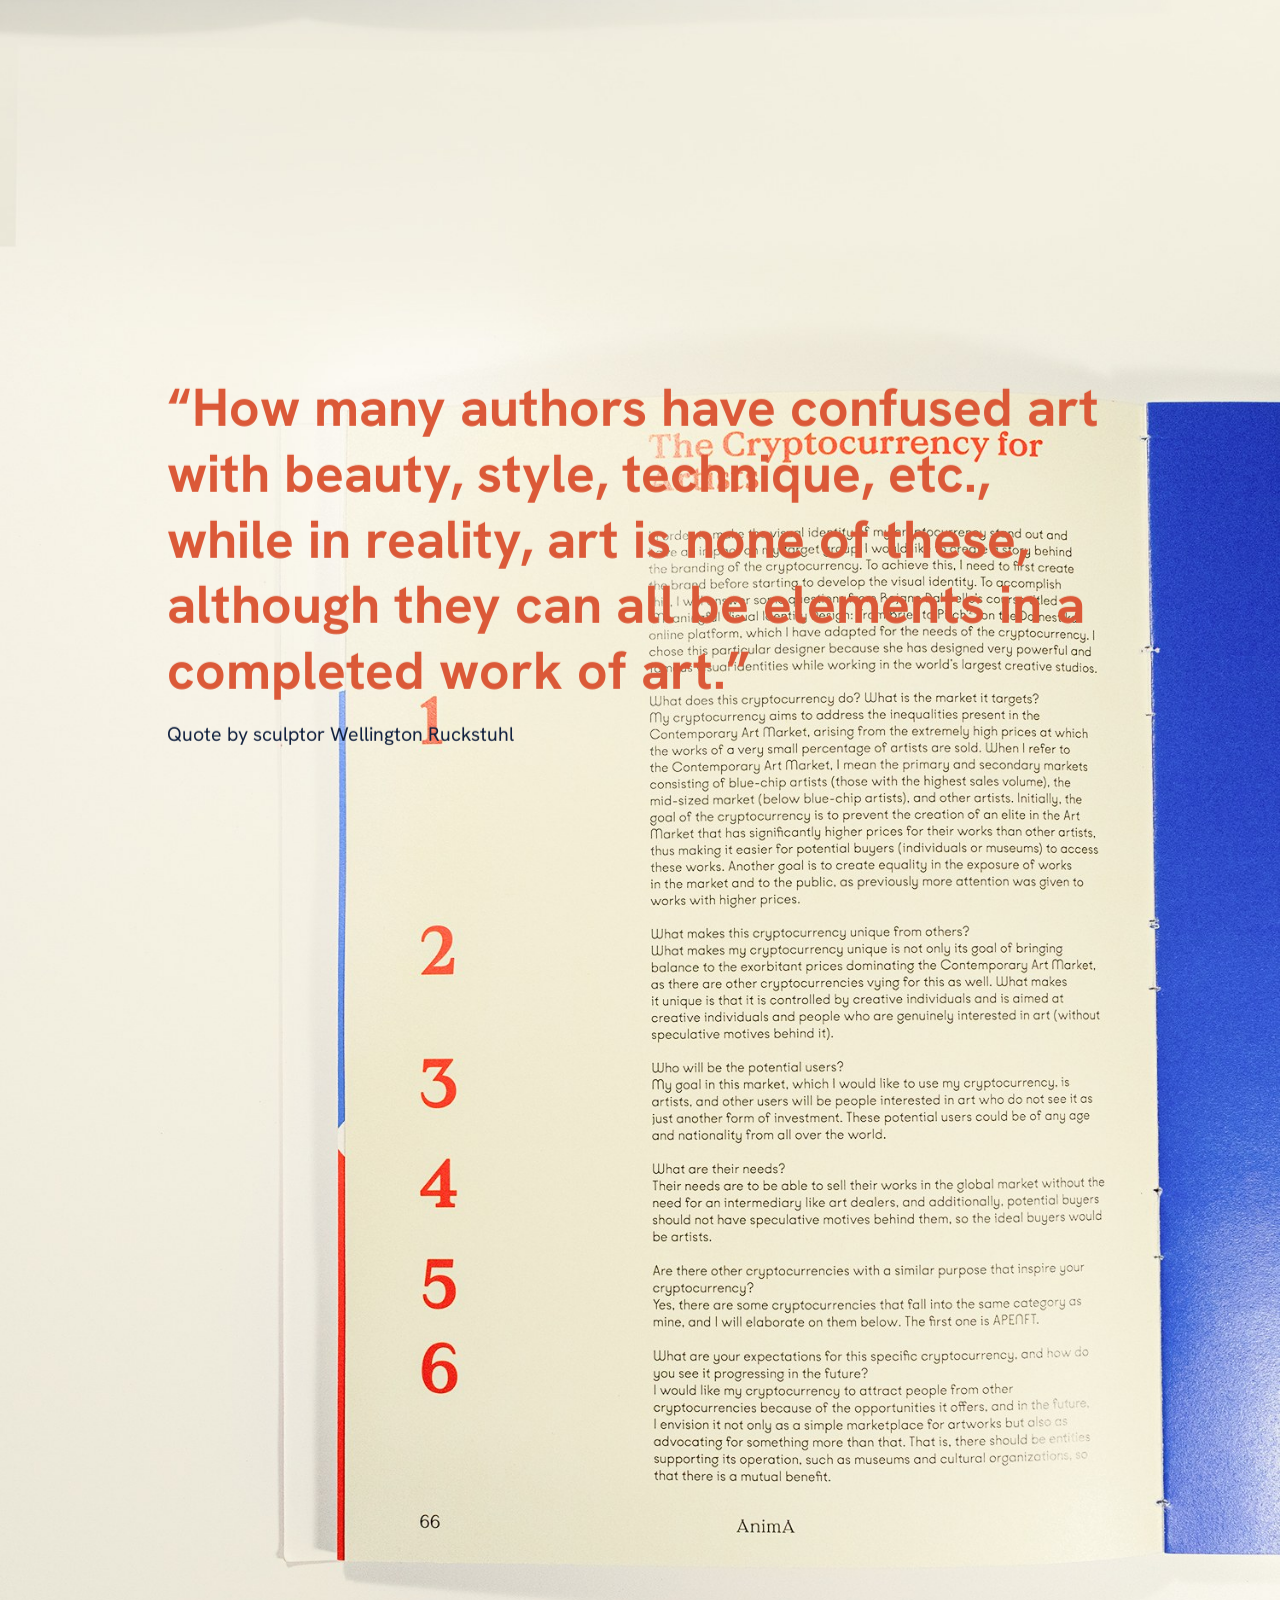
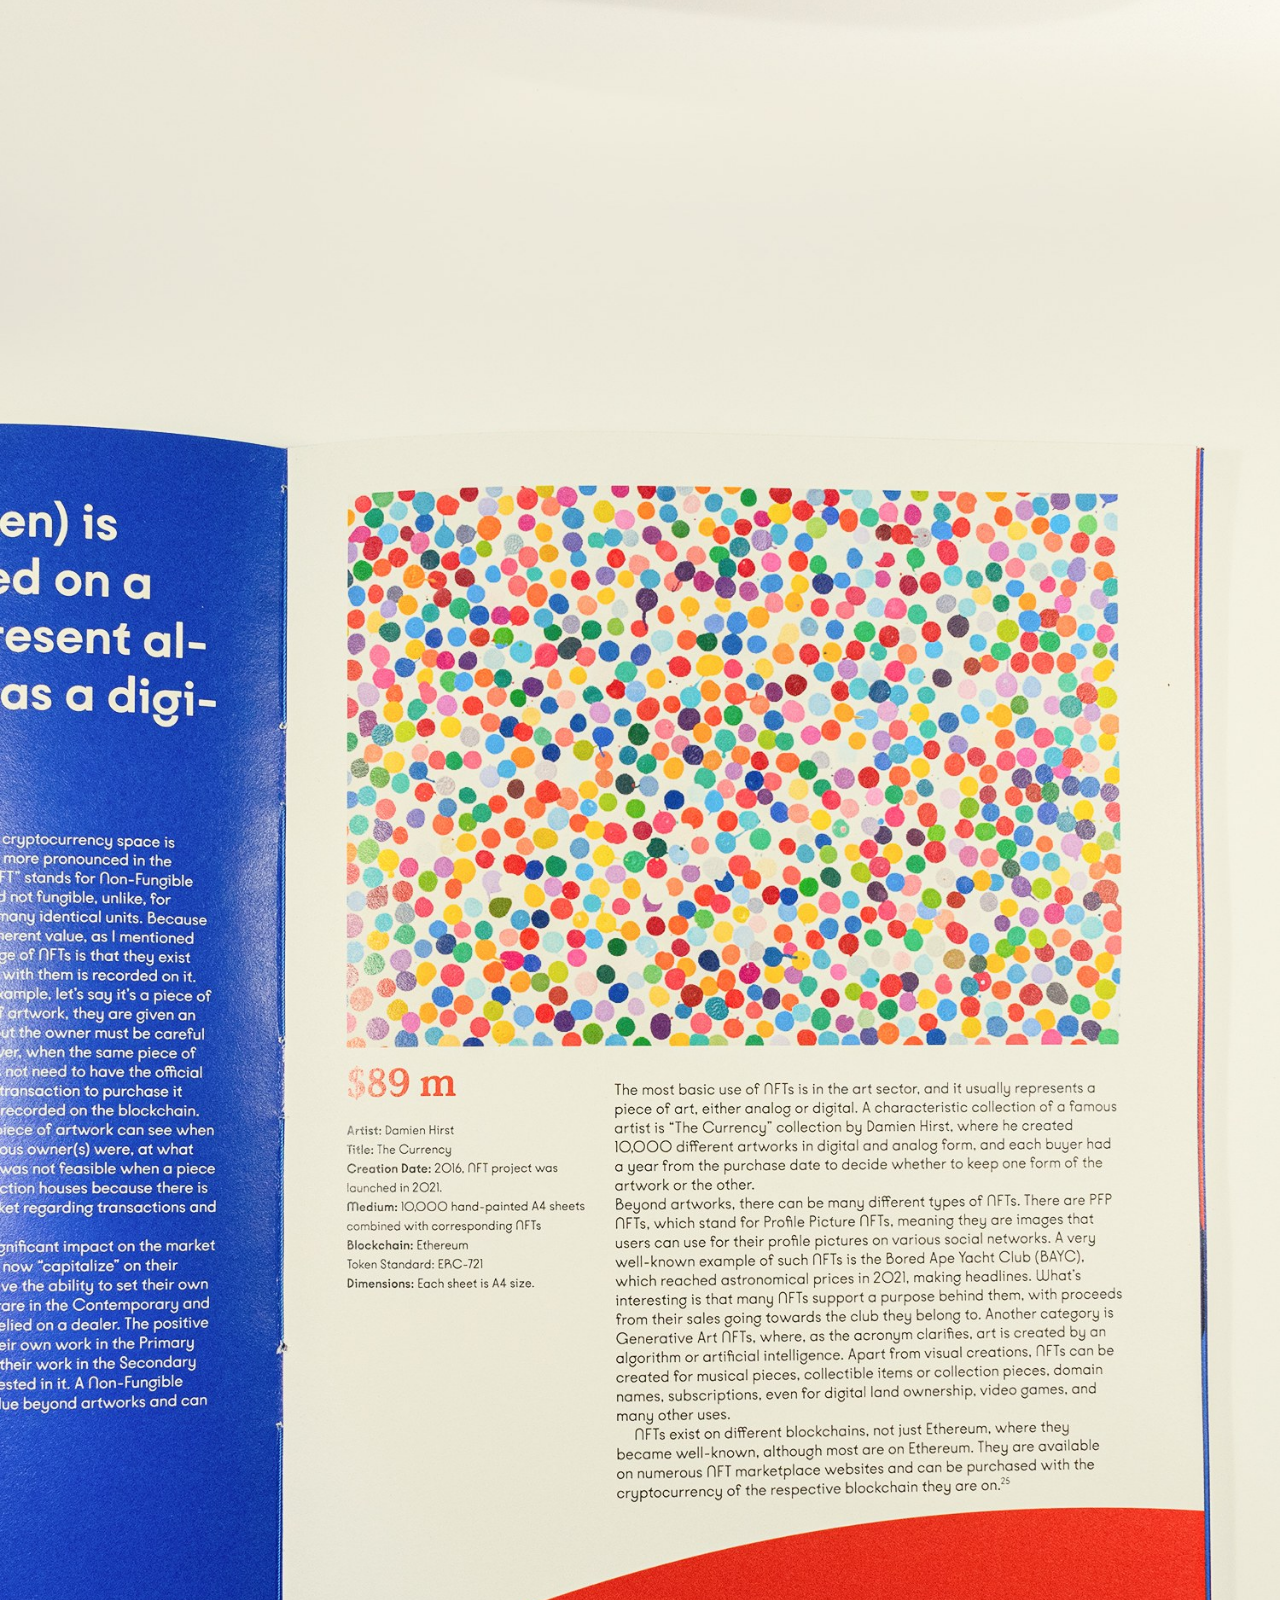
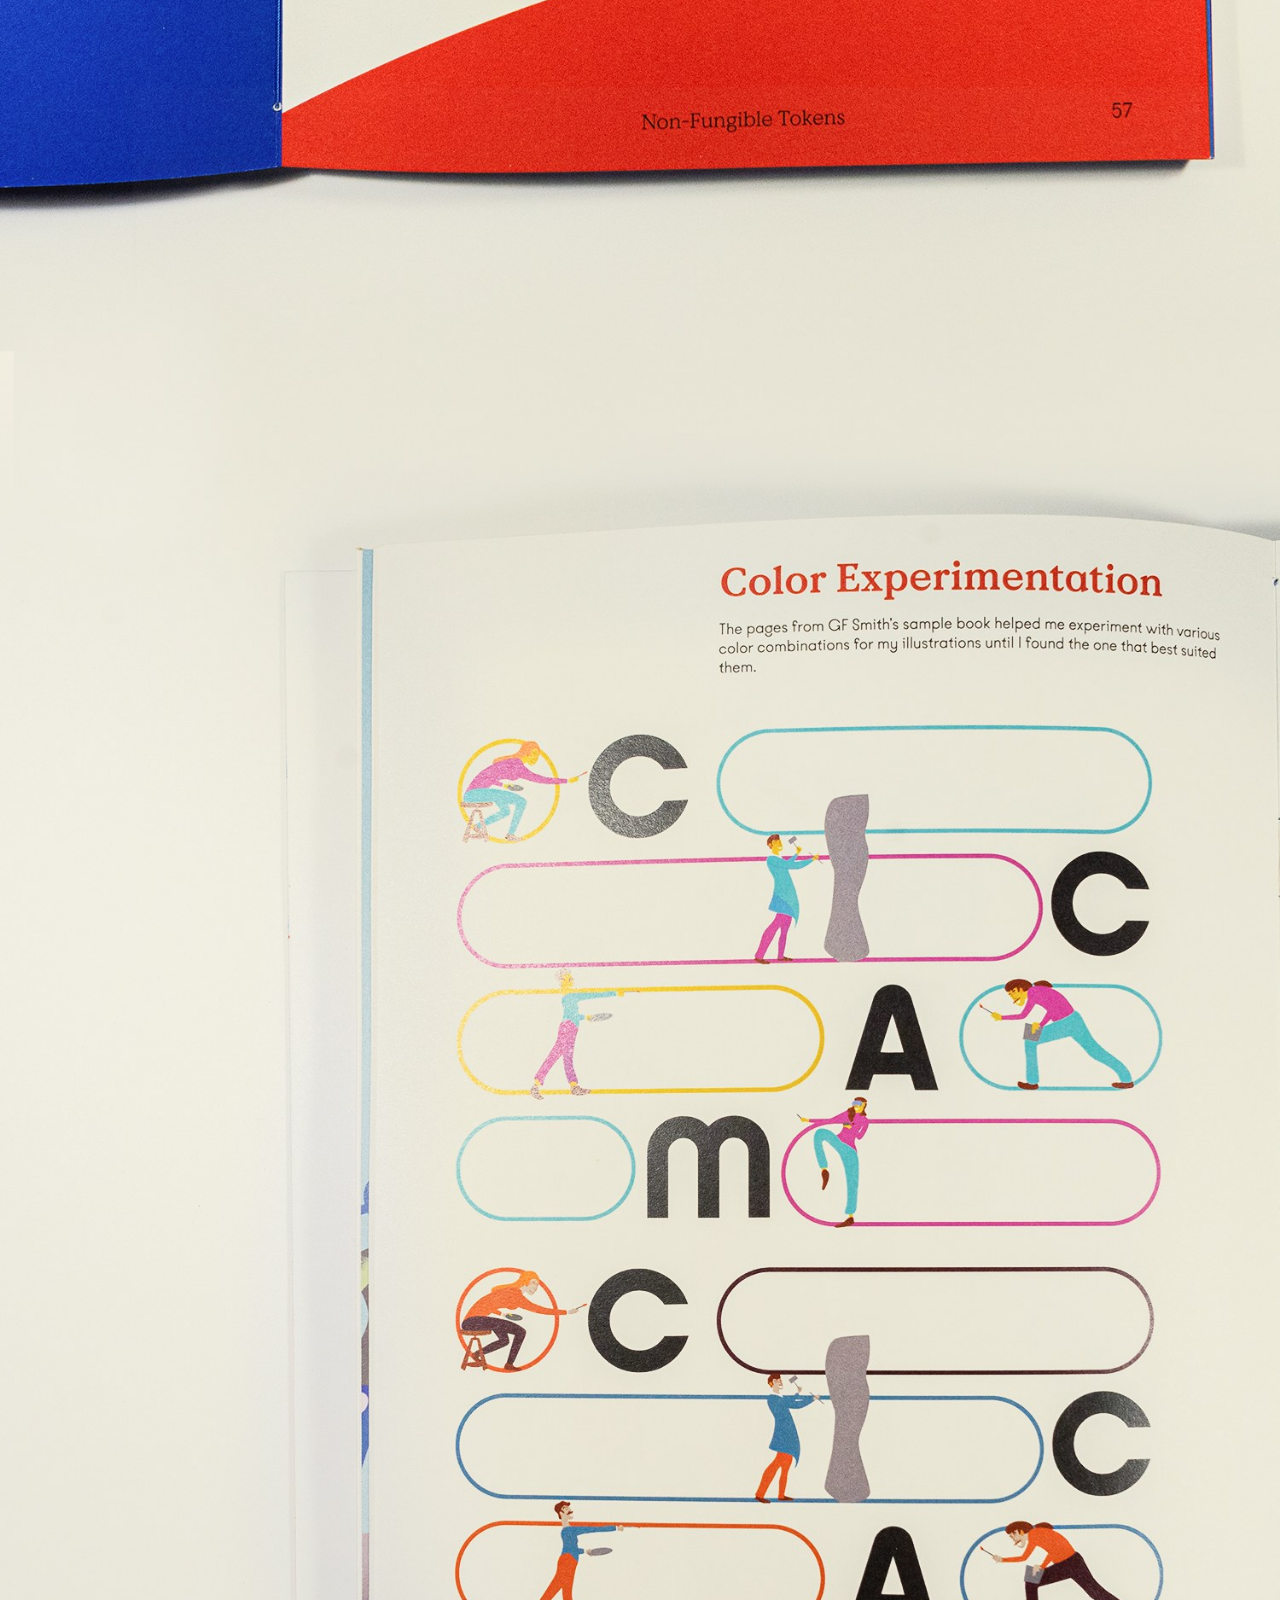
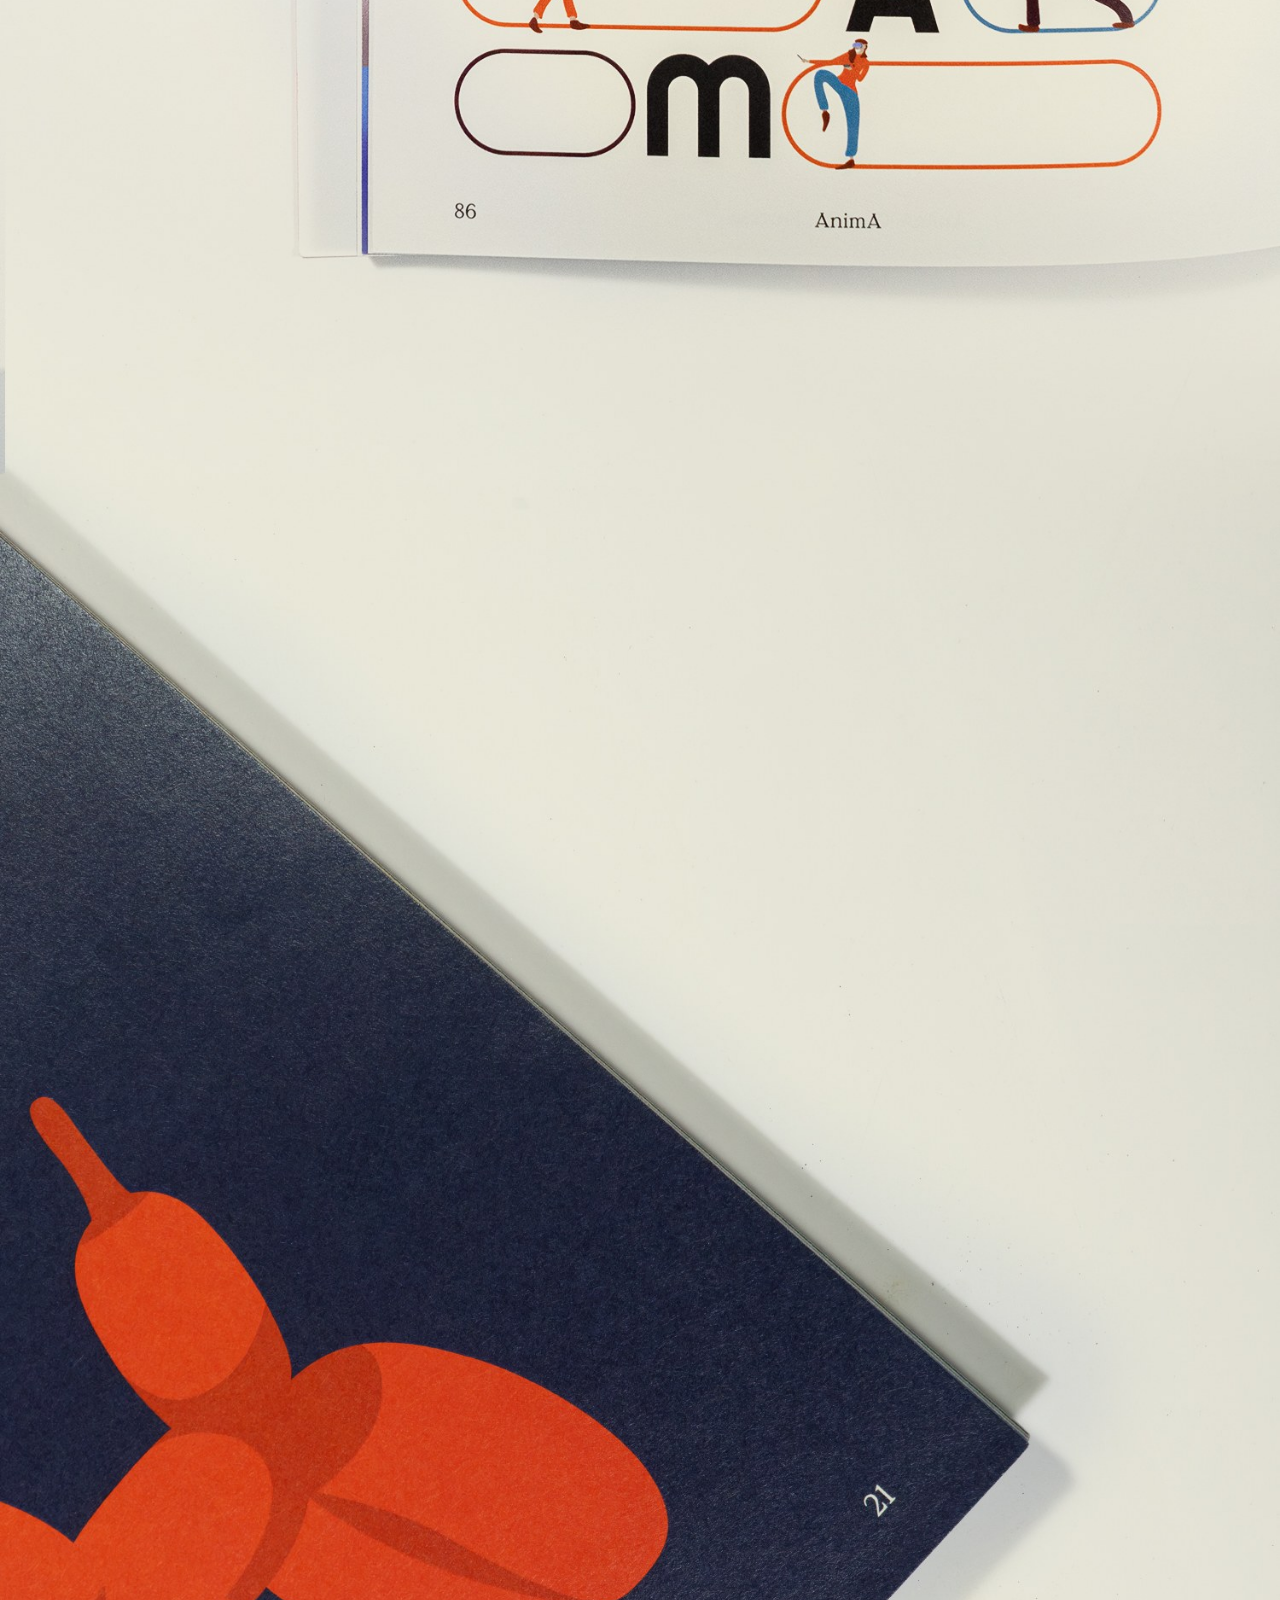
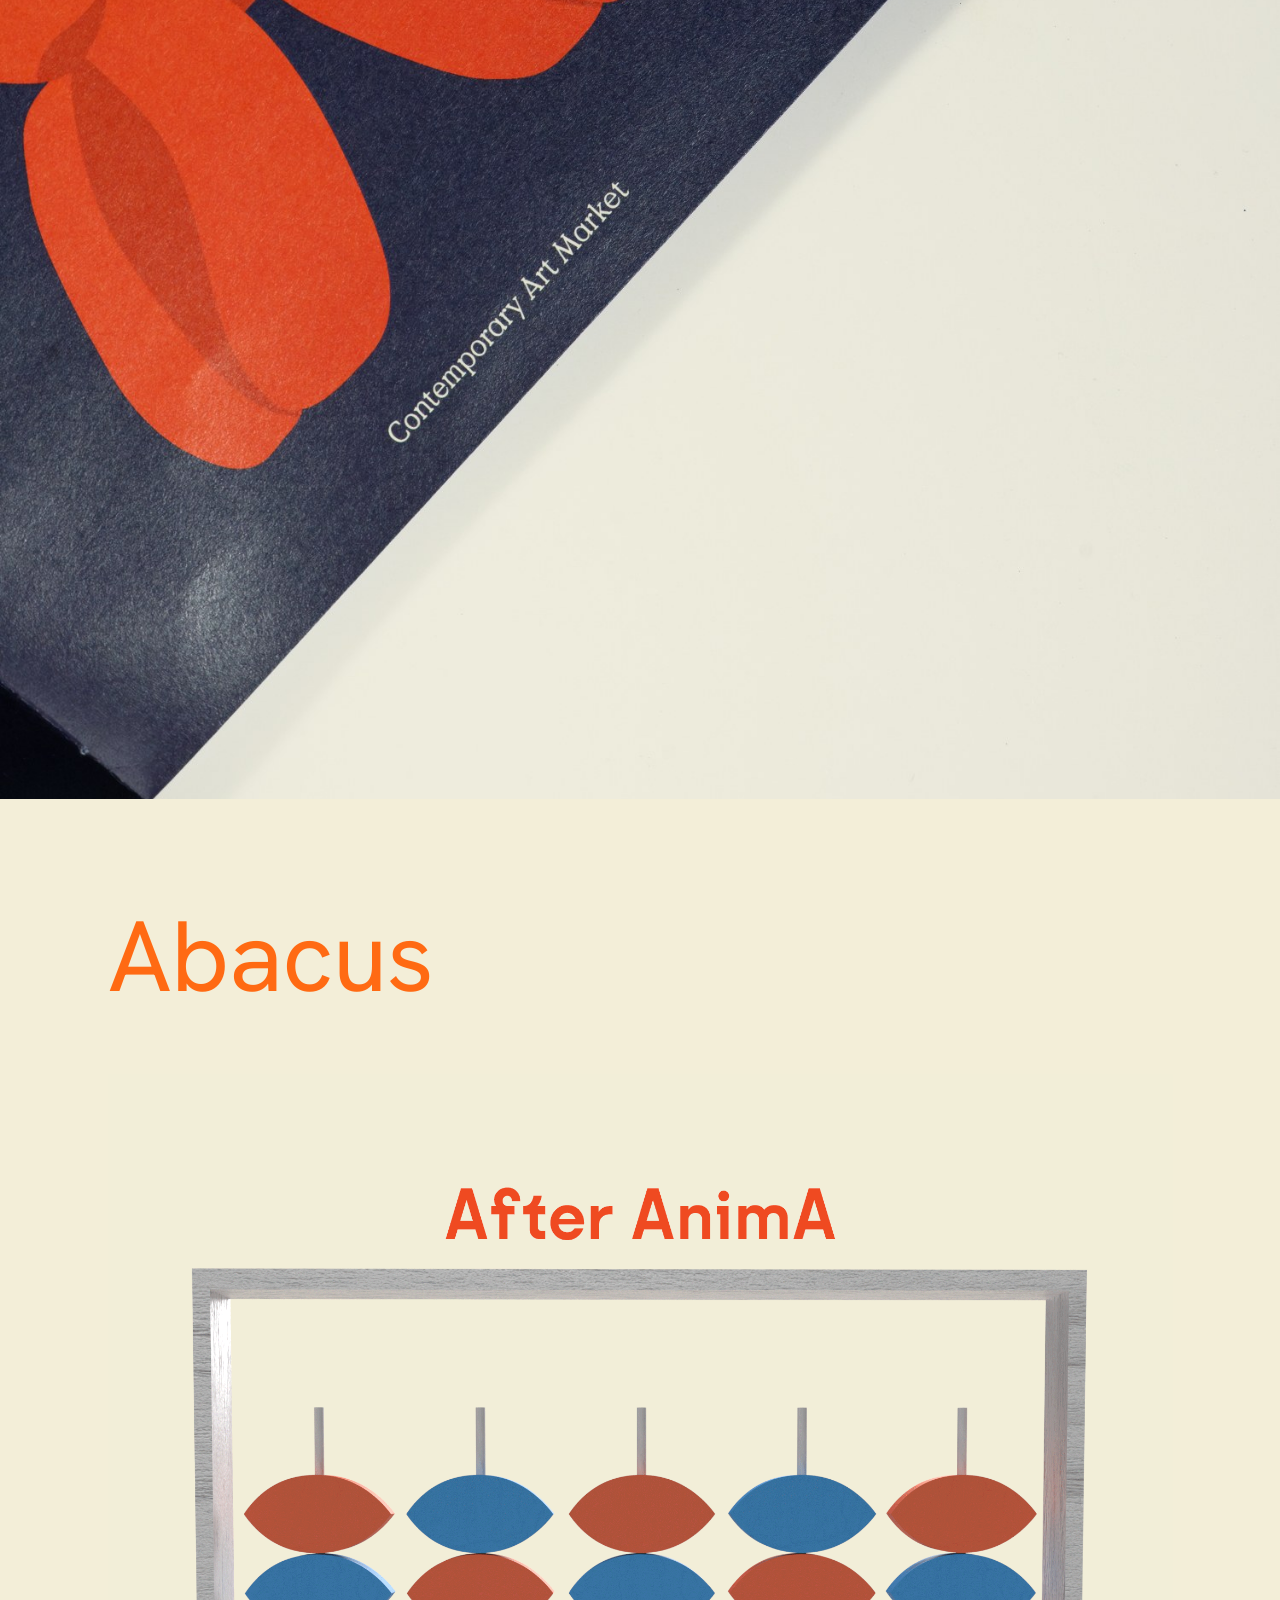
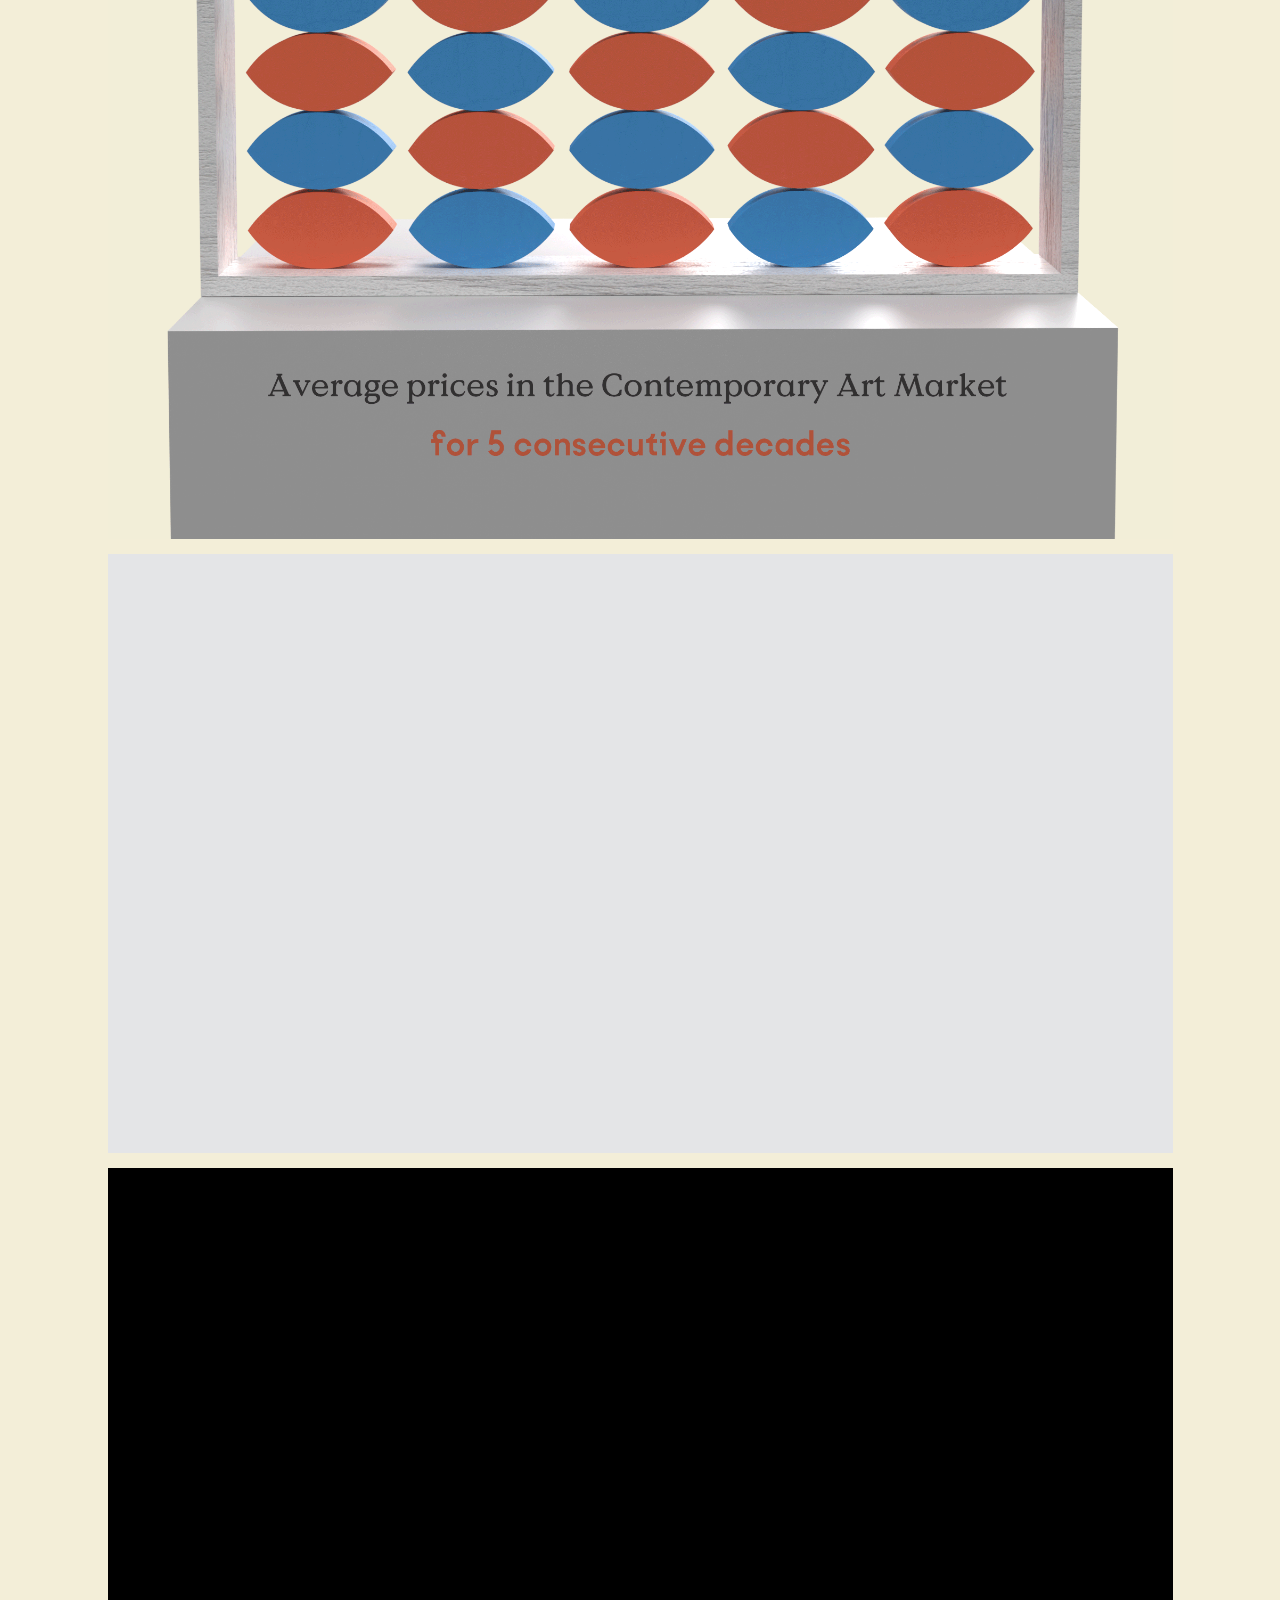
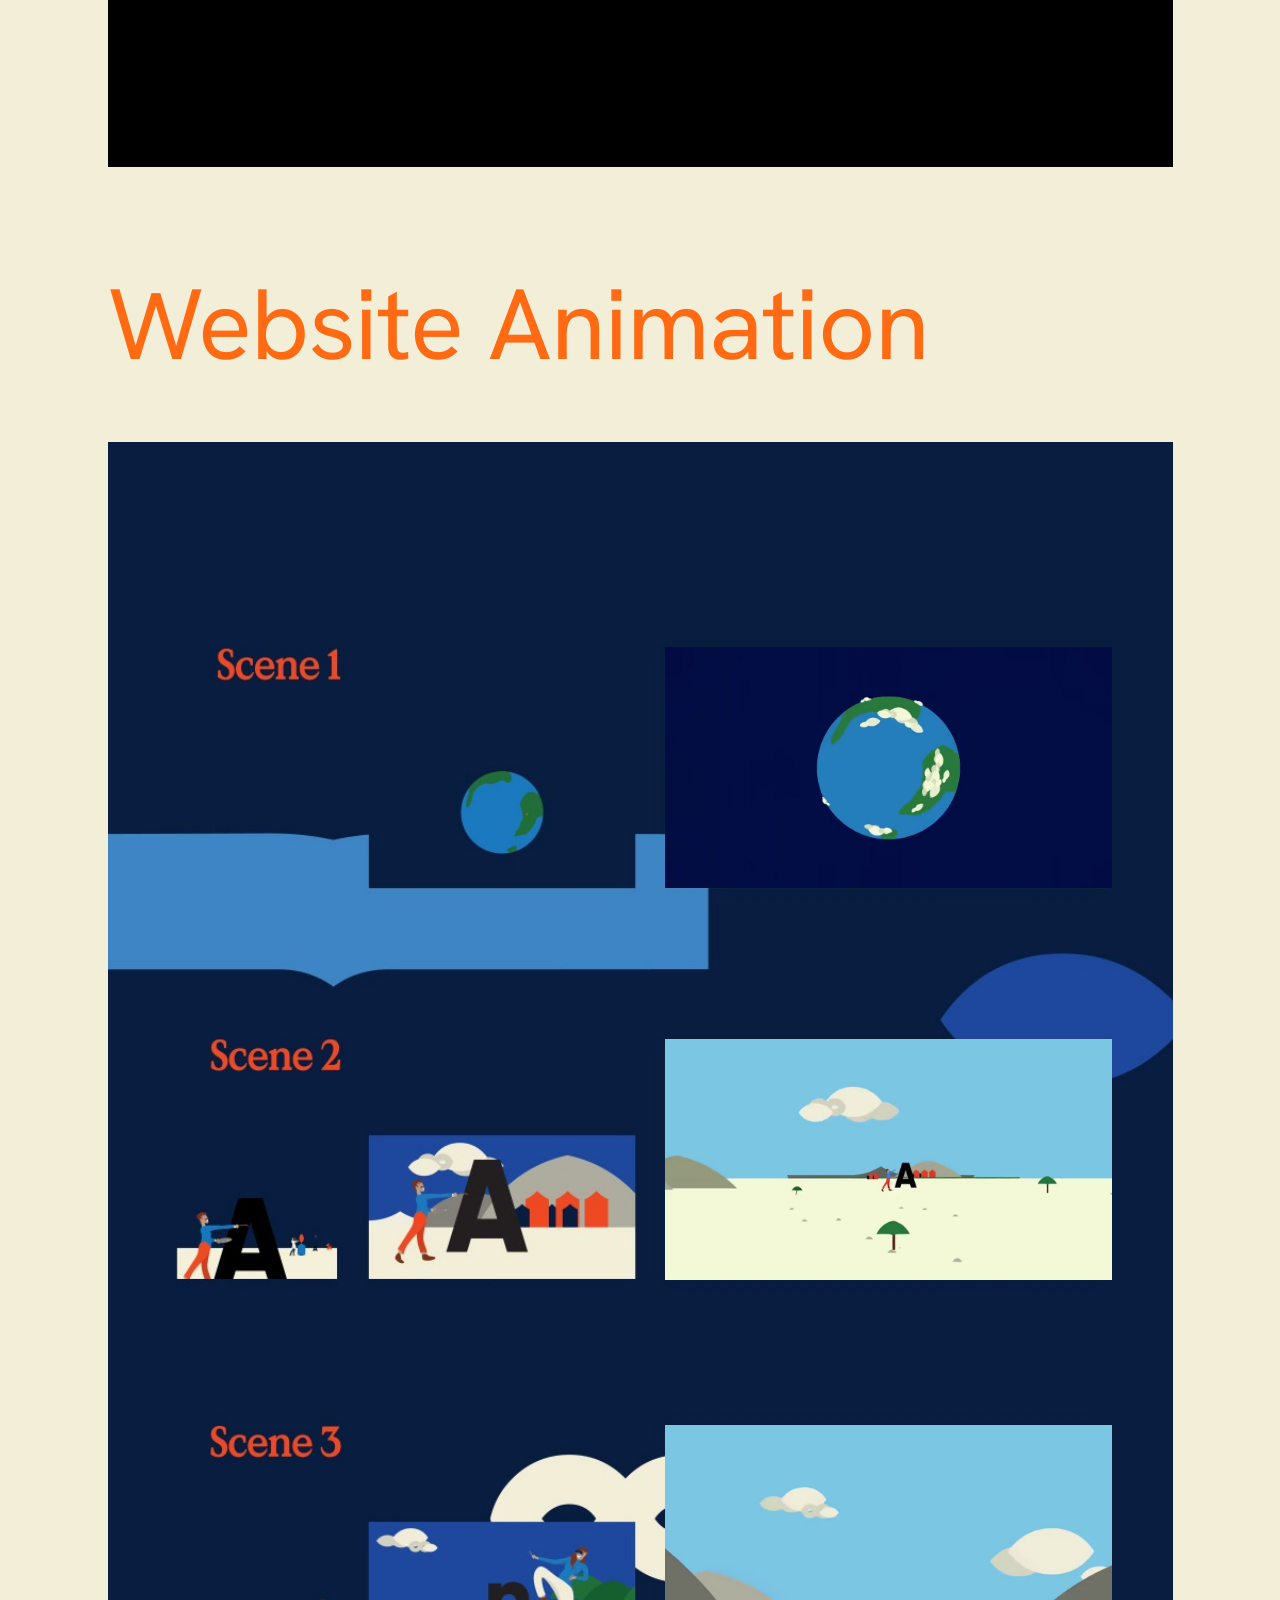
==== commit 102afe4a: "Parthenogenesis: new shorter background, Figma start positions, new end positions (+50px diagonal), " ====
--- a/anima.html
+++ b/anima.html
@@ -69,7 +69,7 @@
     <h2 class="sec" style="grid-column: 1 / span 12; grid-row: 2">Abacus</h2>
     <div class="abacus" style="grid-column: 1 / span 12; grid-row: 3"><img src="images/anima-abacus.gif" width="2000" height="2000" alt="Abacus of five columns of red and blue discs, before and after AnimA" loading="lazy"></div>
     <h2 class="sec" style="grid-column: 1 / span 12; grid-row: 6">Website Animation</h2>
-    <div class="pres" style="grid-column: 1 / -1; grid-row: 7"><img src="images/anima-presentation.jpg" width="1000" height="2500" alt="Anima animation presentation: six short animated scenes" loading="lazy"><video class="pv" style="left:calc(52.5% - 1.5px);width:calc(41.7% + 3px);top:calc(7.760% - 1.5px);height:calc(8.96% + 3px)" src="images/anima-video-1.mp4" poster="images/anima-video-1.jpg" muted loop playsinline preload="none" aria-hidden="true"></video><video class="pv" style="left:calc(52.5% - 1.5px);width:calc(41.7% + 3px);top:calc(22.480% - 1.5px);height:calc(8.96% + 3px)" src="images/anima-video-2.mp4" poster="images/anima-video-2.jpg" muted loop playsinline preload="none" aria-hidden="true"></video><video class="pv" style="left:calc(52.5% - 1.5px);width:calc(41.7% + 3px);top:calc(37.000% - 1.5px);height:calc(8.96% + 3px)" src="images/anima-video-3.mp4" poster="images/anima-video-3.jpg" muted loop playsinline preload="none" aria-hidden="true"></video><video class="pv" style="left:calc(52.5% - 1.5px);width:calc(41.7% + 3px);top:calc(51.480% - 1.5px);height:calc(8.96% + 3px)" src="images/anima-video-4.mp4" poster="images/anima-video-4.jpg" muted loop playsinline preload="none" aria-hidden="true"></video><video class="pv" style="left:calc(52.5% - 1.5px);width:calc(41.7% + 3px);top:calc(66.000% - 1.5px);height:calc(8.96% + 3px)" src="images/anima-video-5.mp4" poster="images/anima-video-5.jpg" muted loop playsinline preload="none" aria-hidden="true"></video><video class="pv" style="left:calc(52.5% - 1.5px);width:calc(41.7% + 3px);top:calc(80.520% - 1.5px);height:calc(8.96% + 3px)" src="images/anima-video-6.mp4" poster="images/anima-video-6.jpg" muted loop playsinline preload="none" aria-hidden="true"></video></div>
+    <div class="pres" style="grid-column: 1 / span 12; grid-row: 7"><img src="images/anima-presentation.jpg" width="1000" height="2500" alt="Anima animation presentation: six short animated scenes" loading="lazy"><video class="pv" style="left:calc(52.5% - 1.5px);width:calc(41.7% + 3px);top:calc(7.760% - 1.5px);height:calc(8.96% + 3px)" src="images/anima-video-1.mp4" poster="images/anima-video-1.jpg" muted loop playsinline preload="none" aria-hidden="true"></video><video class="pv" style="left:calc(52.5% - 1.5px);width:calc(41.7% + 3px);top:calc(22.480% - 1.5px);height:calc(8.96% + 3px)" src="images/anima-video-2.mp4" poster="images/anima-video-2.jpg" muted loop playsinline preload="none" aria-hidden="true"></video><video class="pv" style="left:calc(52.5% - 1.5px);width:calc(41.7% + 3px);top:calc(37.000% - 1.5px);height:calc(8.96% + 3px)" src="images/anima-video-3.mp4" poster="images/anima-video-3.jpg" muted loop playsinline preload="none" aria-hidden="true"></video><video class="pv" style="left:calc(52.5% - 1.5px);width:calc(41.7% + 3px);top:calc(51.480% - 1.5px);height:calc(8.96% + 3px)" src="images/anima-video-4.mp4" poster="images/anima-video-4.jpg" muted loop playsinline preload="none" aria-hidden="true"></video><video class="pv" style="left:calc(52.5% - 1.5px);width:calc(41.7% + 3px);top:calc(66.000% - 1.5px);height:calc(8.96% + 3px)" src="images/anima-video-5.mp4" poster="images/anima-video-5.jpg" muted loop playsinline preload="none" aria-hidden="true"></video><video class="pv" style="left:calc(52.5% - 1.5px);width:calc(41.7% + 3px);top:calc(80.520% - 1.5px);height:calc(8.96% + 3px)" src="images/anima-video-6.mp4" poster="images/anima-video-6.jpg" muted loop playsinline preload="none" aria-hidden="true"></video></div>
     <script>
 (function(){var vs=[].slice.call(document.querySelectorAll('.pres .pv'));if(!vs.length)return;var rm=window.matchMedia&&matchMedia('(prefers-reduced-motion: reduce)').matches;if(rm||!('IntersectionObserver' in window)){return;}var io=new IntersectionObserver(function(es){es.forEach(function(e){var v=e.target;if(e.isIntersecting){if(v.preload!=='auto')v.preload='auto';var p=v.play();if(p&&p.catch)p.catch(function(){});}else{v.pause();}});},{rootMargin:'200px 0px'});vs.forEach(function(v){io.observe(v);});})();
     </script>
--- a/style.css
+++ b/style.css
@@ -174,7 +174,7 @@
 .project .abacus img { display: block; width: 100%; height: auto; }
 .project .sq4 { grid-column: 1 / -1; width: 100vw; width: 100cqw; justify-self: center; display: grid; grid-template-columns: 1fr 1fr; gap: 15px; }
 .project .sq4 img { display: block; width: 100%; height: auto; aspect-ratio: 1; object-fit: cover; background: #e4e5e7; }
-.project .pres { grid-column: 1 / -1; width: 100vw; width: 100cqw; justify-self: center; position: relative; background: #081d3f; }
+.project .pres { grid-column: 1 / span 12; width: 100%; position: relative; background: #081d3f; }
 .project .pres img { display: block; width: 100%; height: auto; }
 .project .pres .pv { position: absolute; display: block; object-fit: cover; background: #888; }
 
@@ -186,7 +186,7 @@
 html.tinted .project .long, html.tinted .project .sq4 img { background: var(--page); }
 
 /* Parthenogenesis: layered scroll composition. Final state = static layout; JS offsets layers while they enter. */
-.project .px { grid-column: 1 / -1; position: relative; width: 100vw; width: 100cqw; justify-self: center; aspect-ratio: 1440 / 6064; overflow: hidden; background: #000; }
+.project .px { grid-column: 1 / -1; position: relative; width: 100vw; width: 100cqw; justify-self: center; aspect-ratio: 1440 / 5528; overflow: hidden; background: #000; }
 .project .px img { position: absolute; display: block; height: auto; max-width: none; }
 .project .px .px-bg { left: 0; top: 0; width: 100%; height: 100%; }
 .project .px .px-t, .project .px .px-h { will-change: transform; }
@@ -194,7 +194,7 @@
 .project .px .px-h.upper { z-index: 2; }
 .project .px .px-t { z-index: 3; transform-origin: 50.2% 49.1%; }
 
-@media (min-width: 1280px) { .project .px .px-t { scale: 0.7; } }
+/* type shown at the Figma size (reference); former 0.7 scale removed */
 
 @font-face { font-family: "Inter"; font-weight: 200; font-style: normal; font-display: swap; src: url("fonts/inter-200.woff") format("woff"); }
 .project .bl { position: relative; }
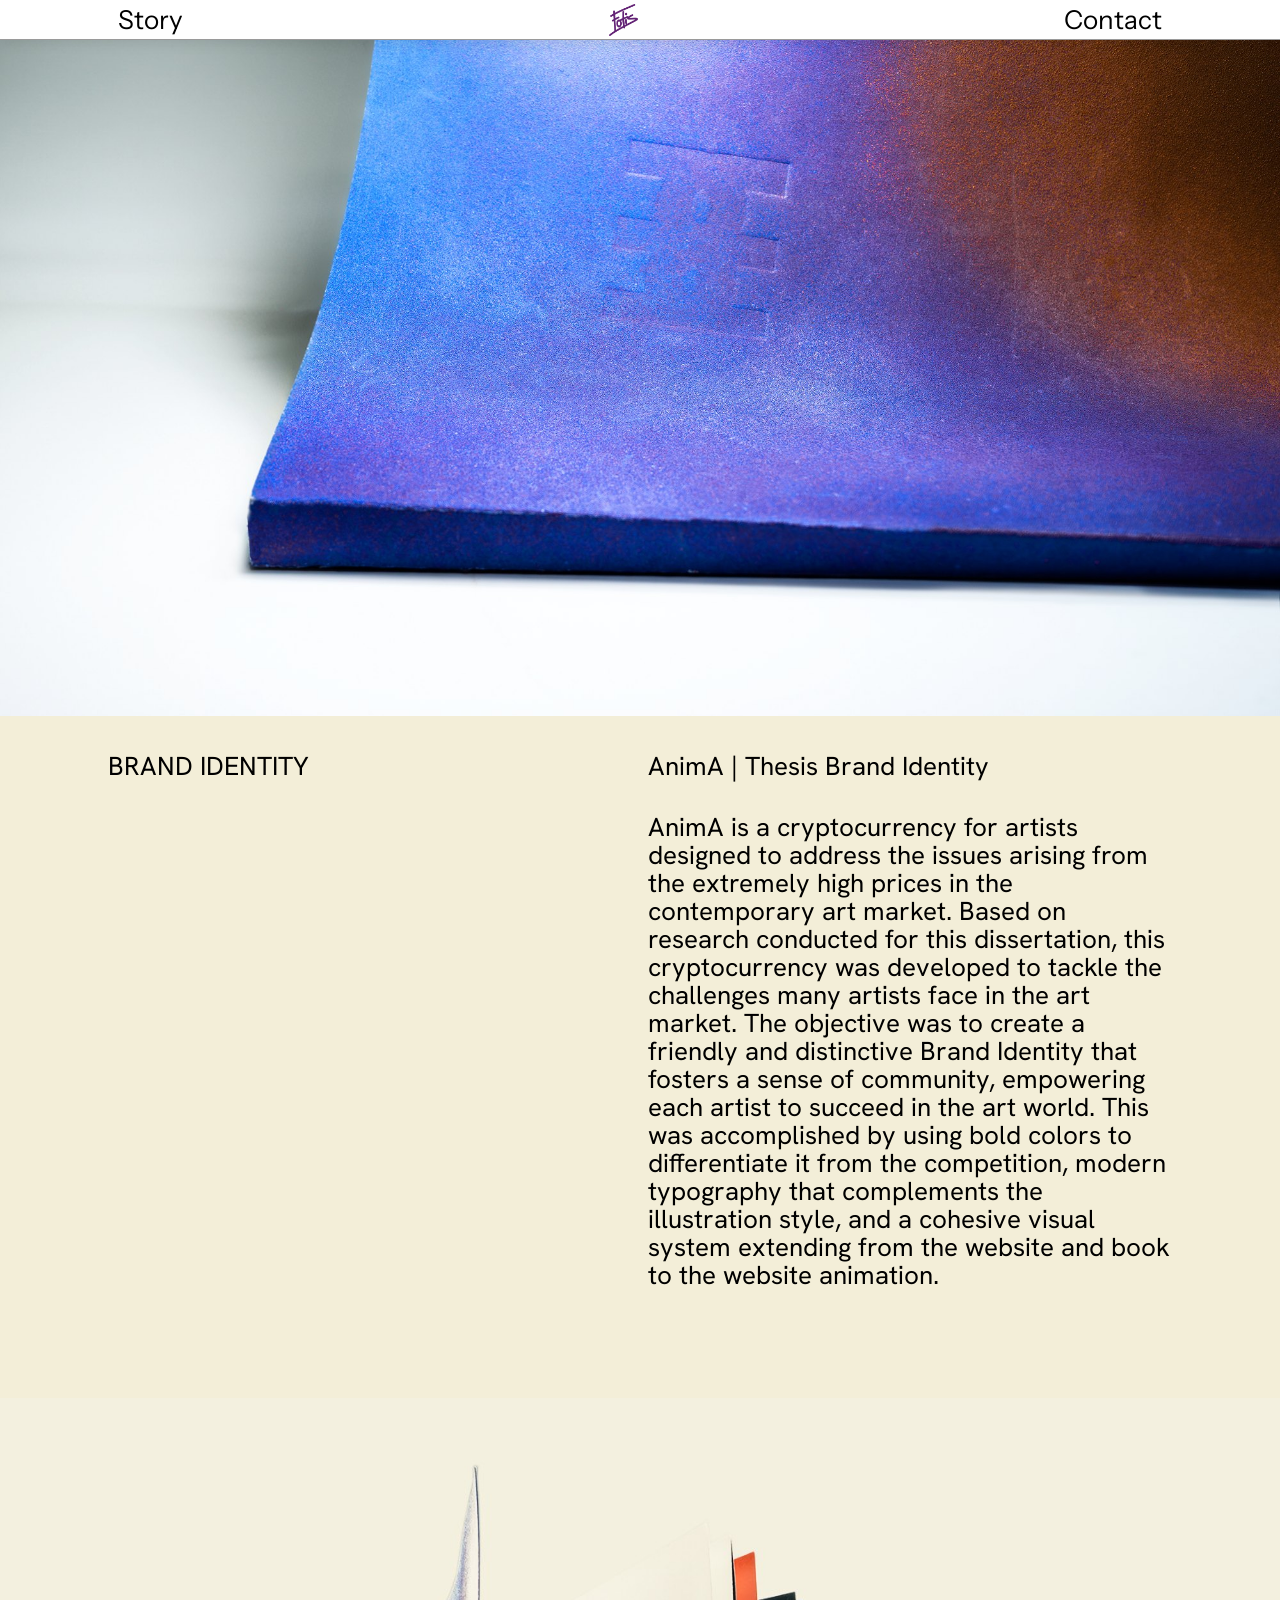
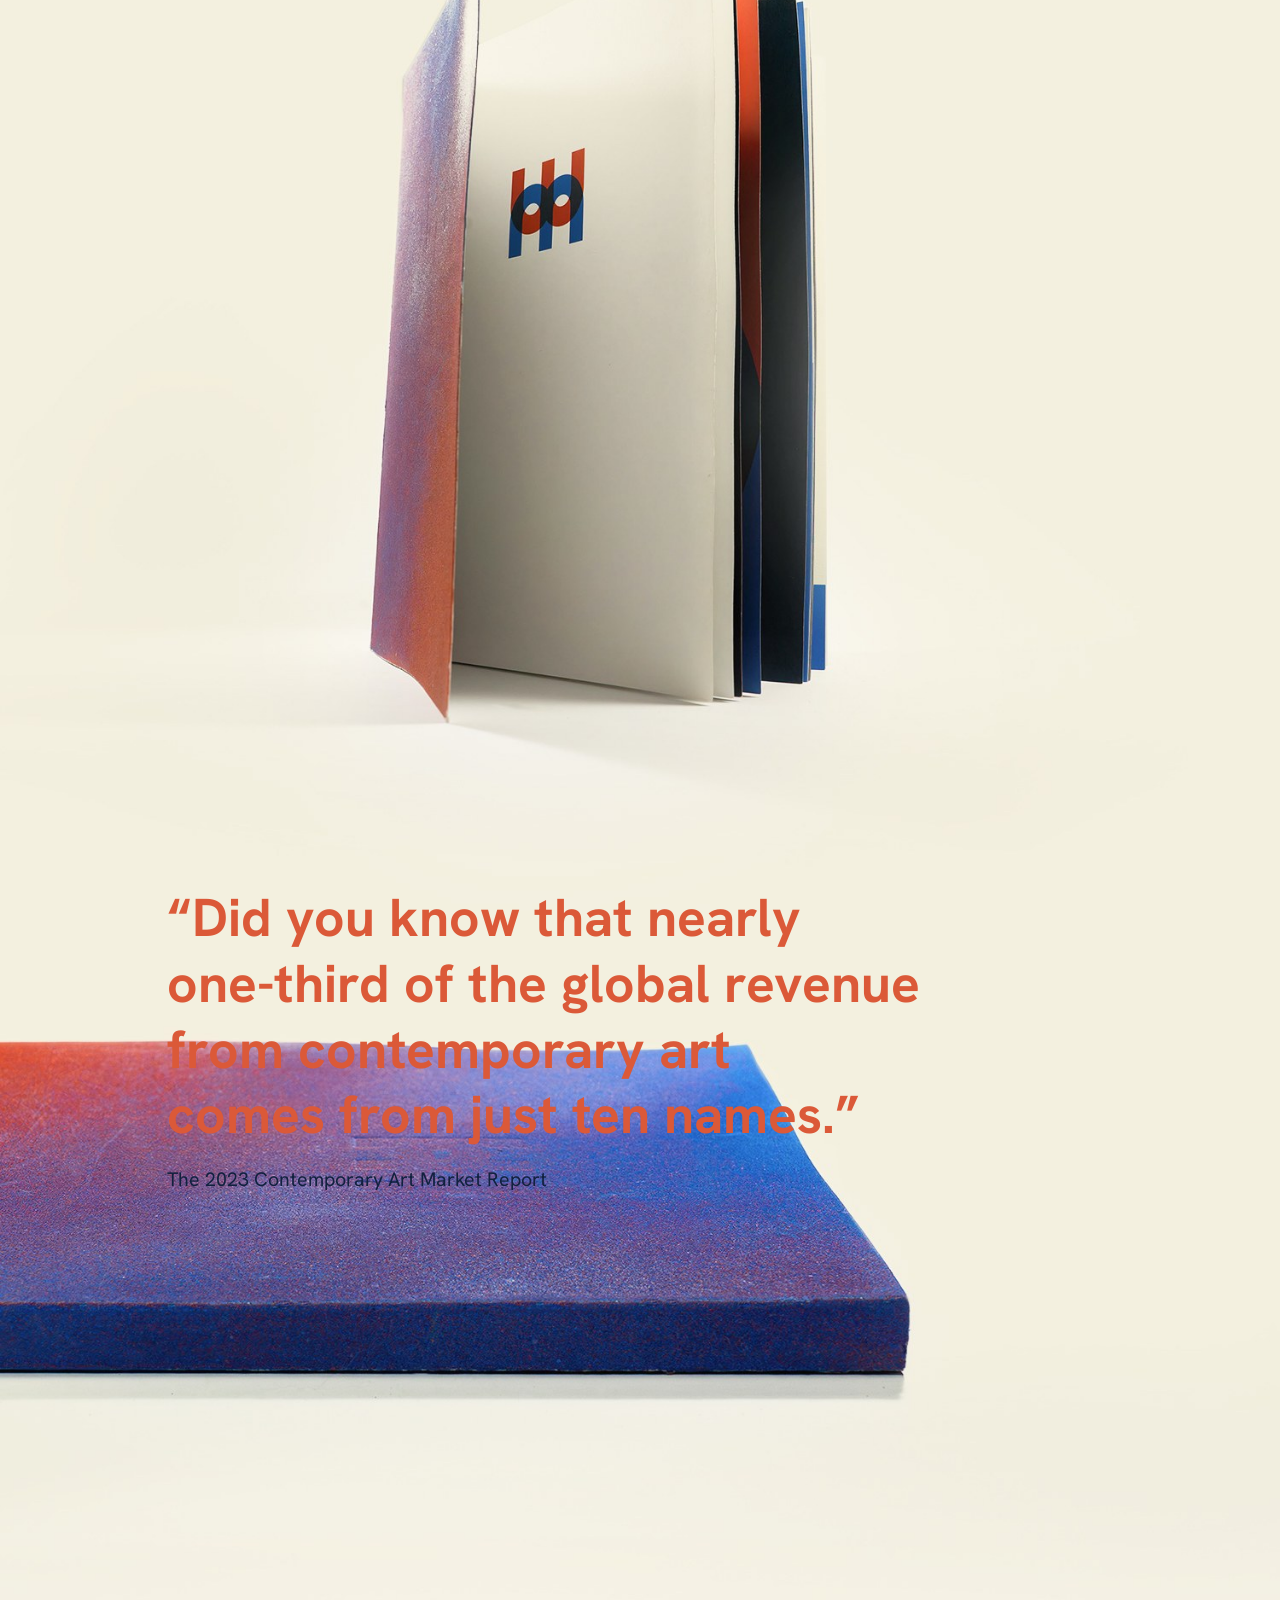
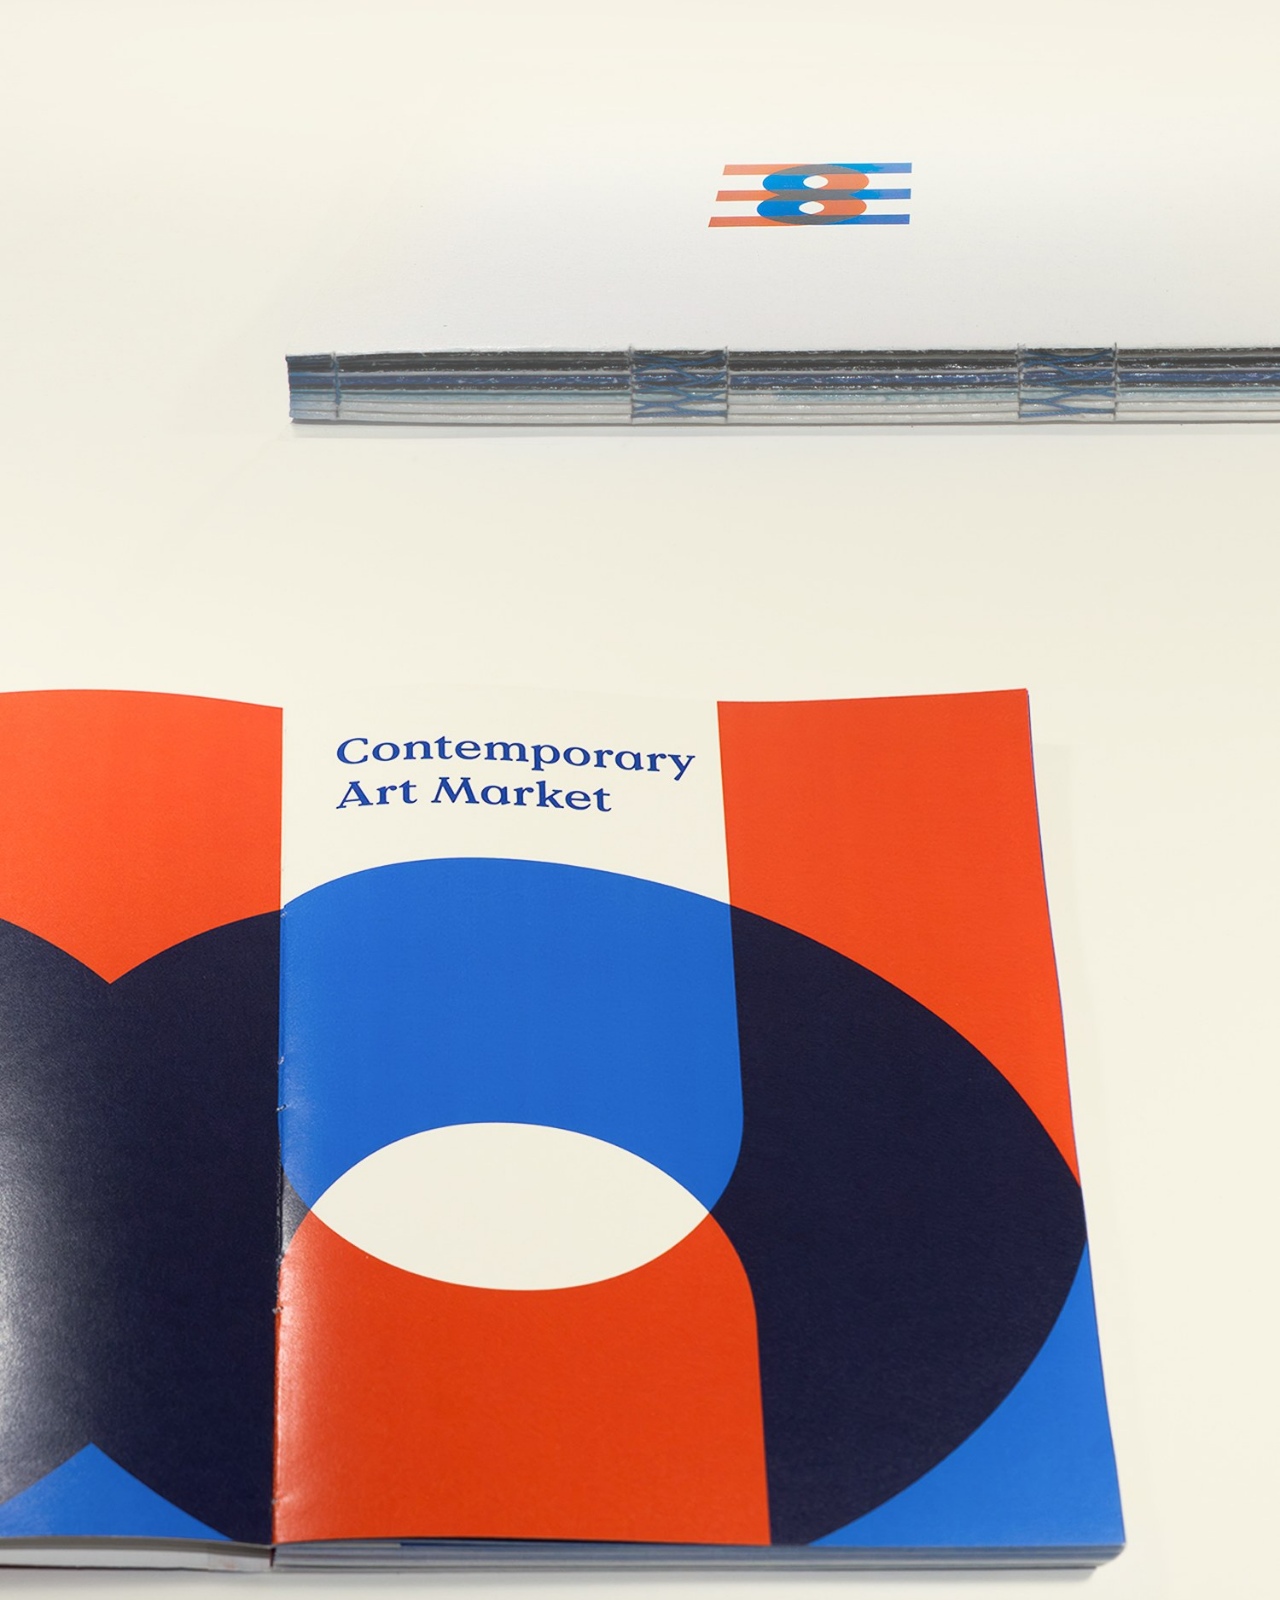
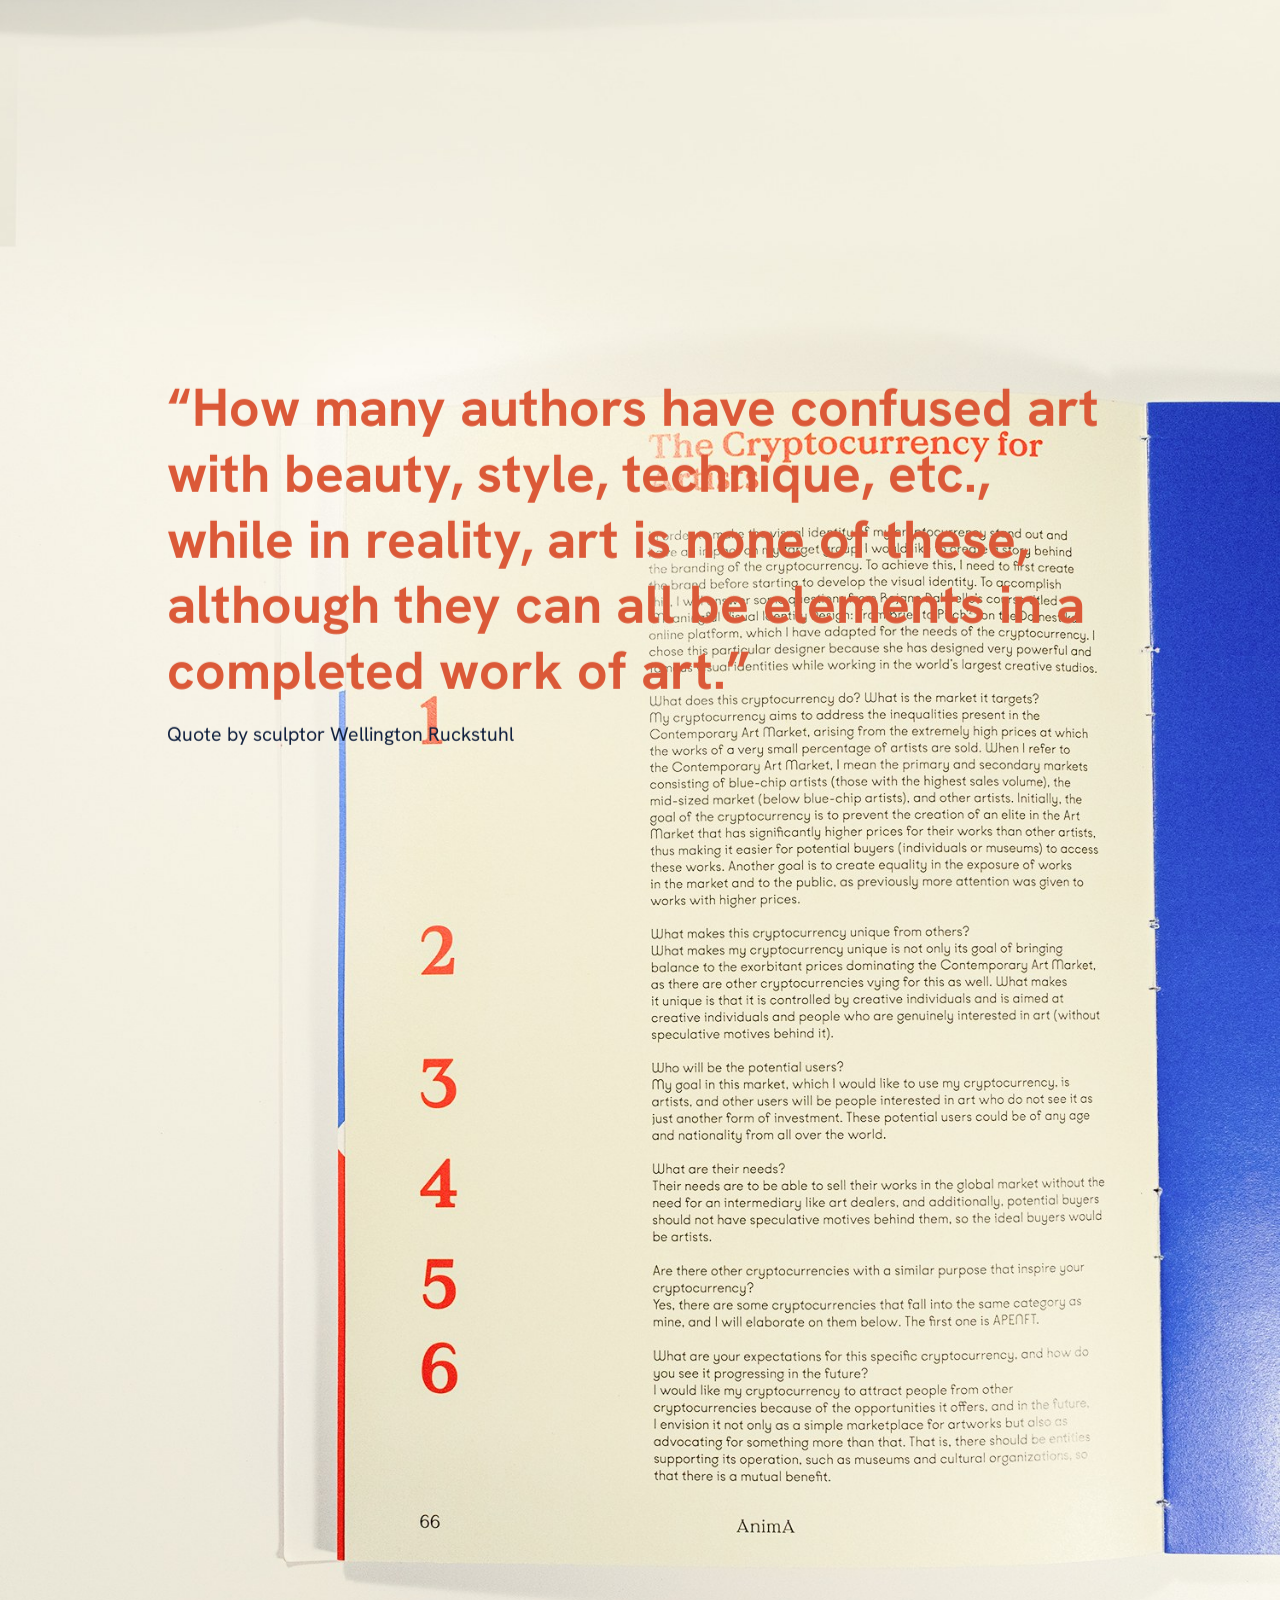
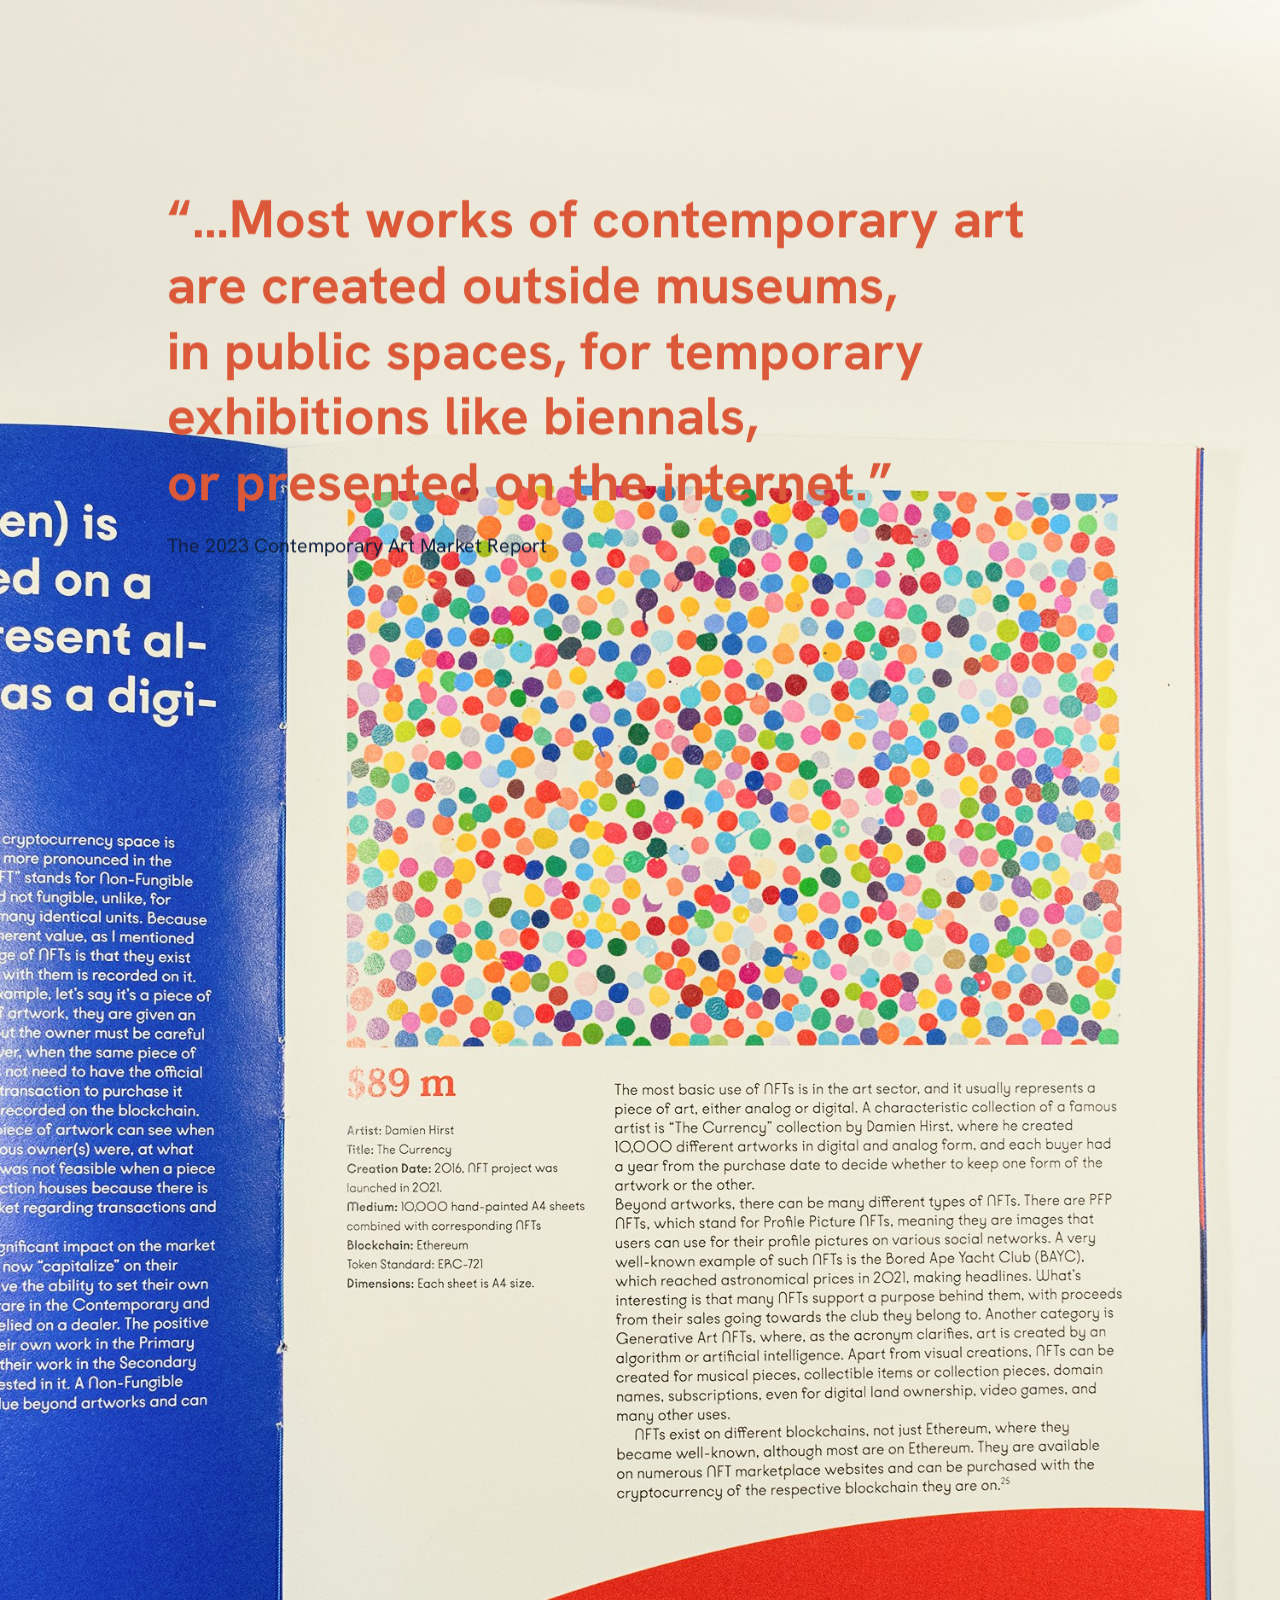
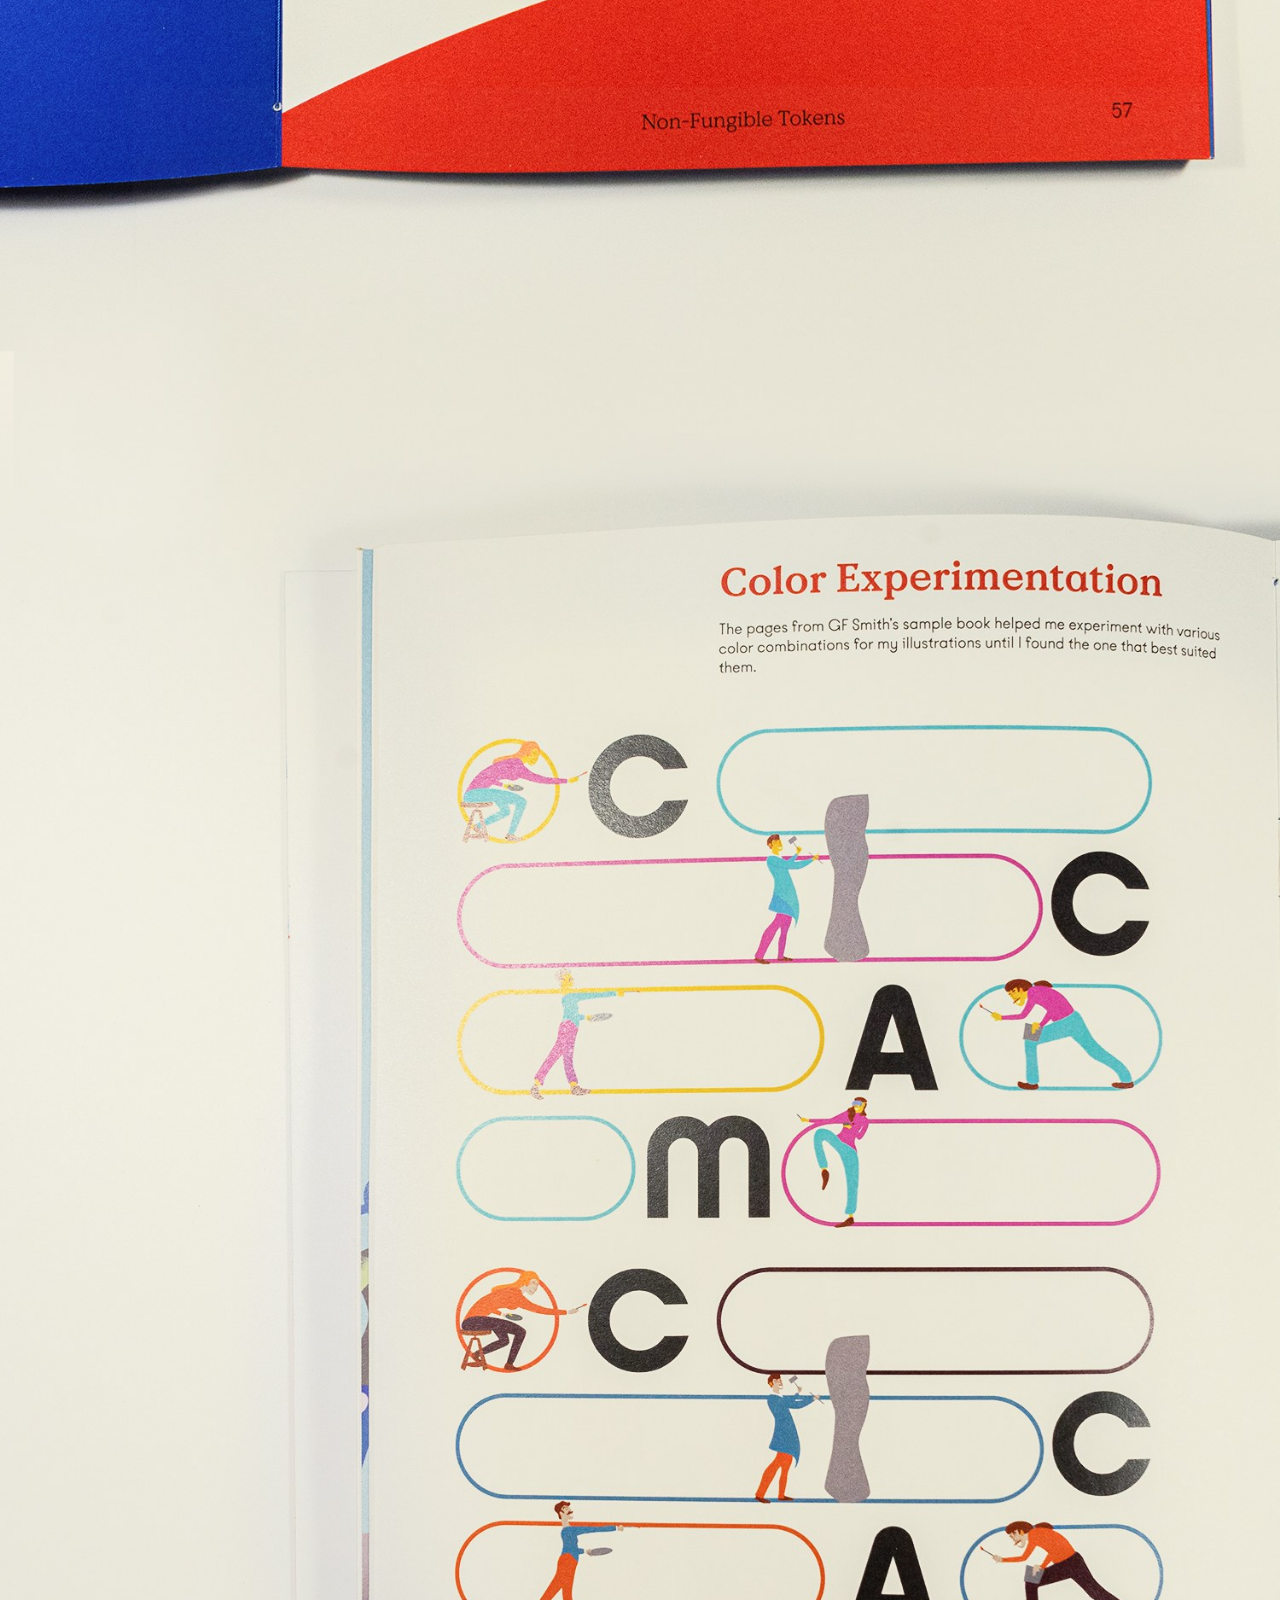
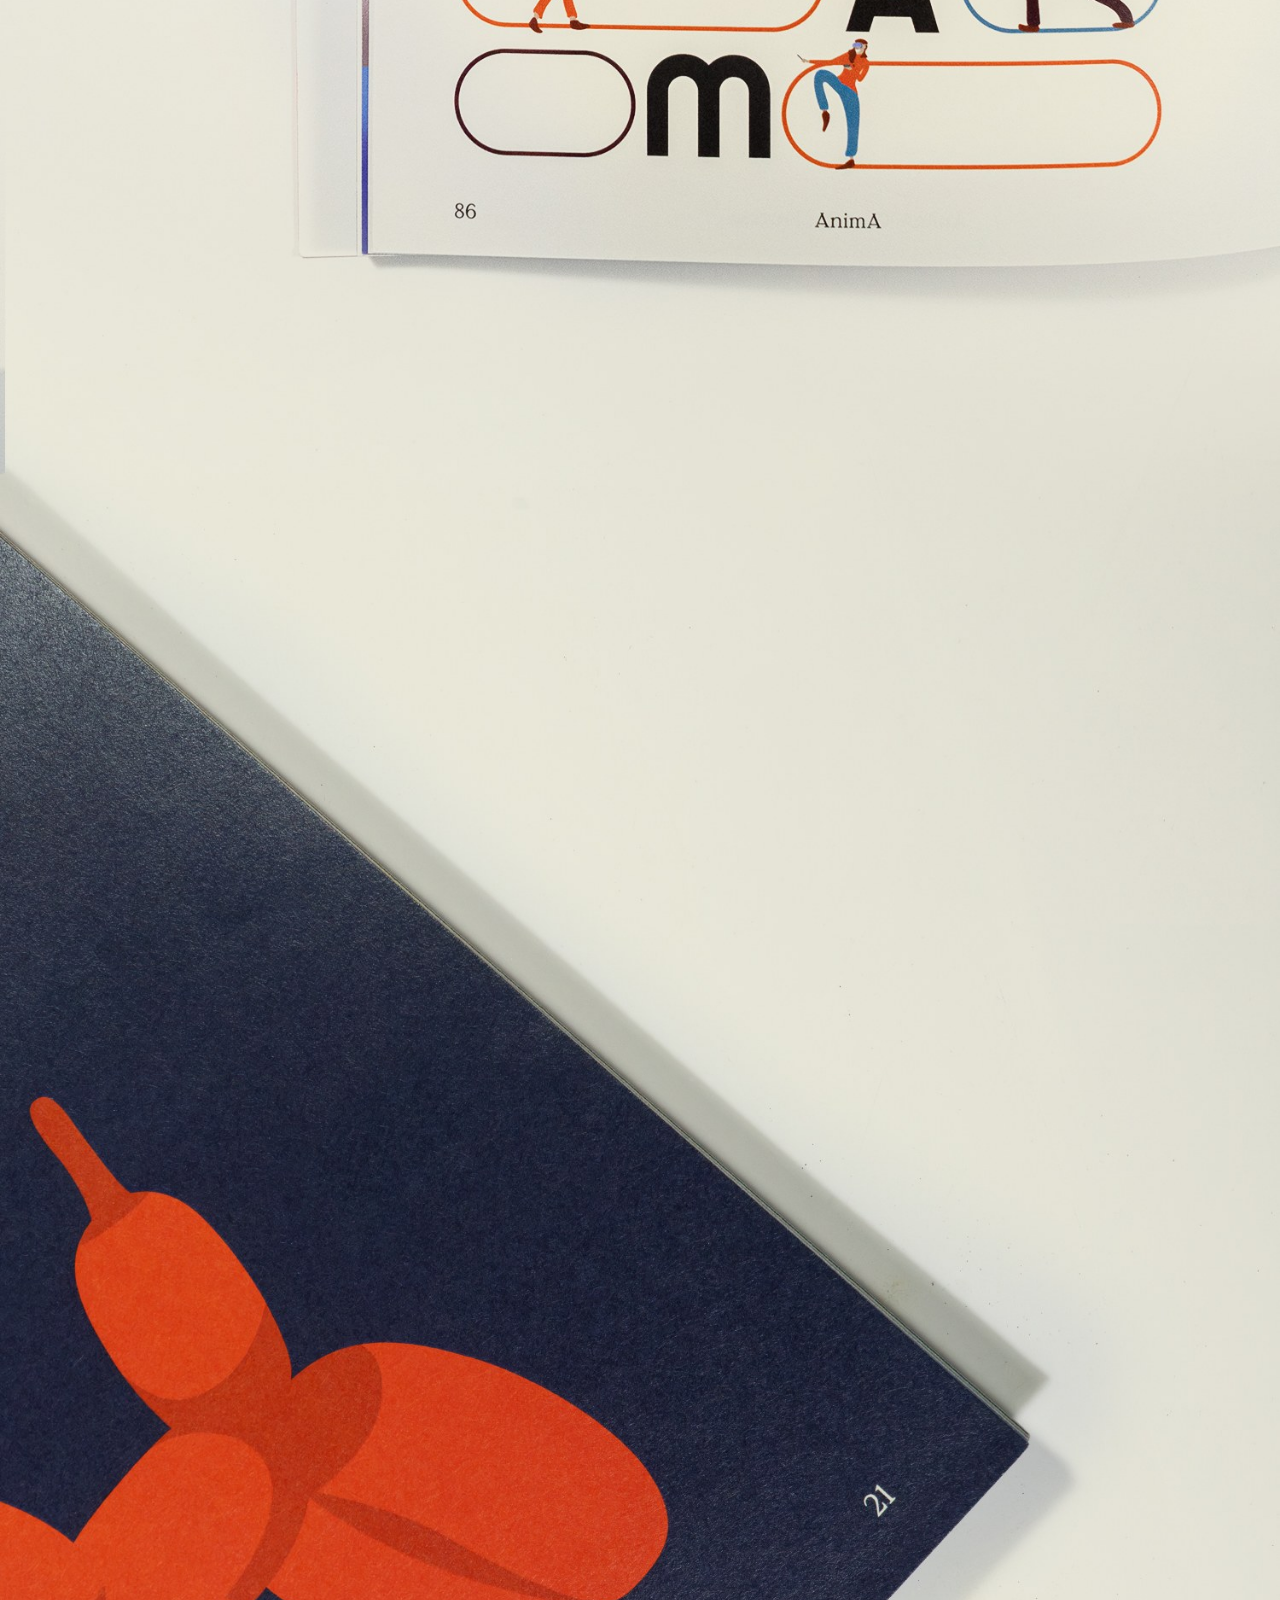
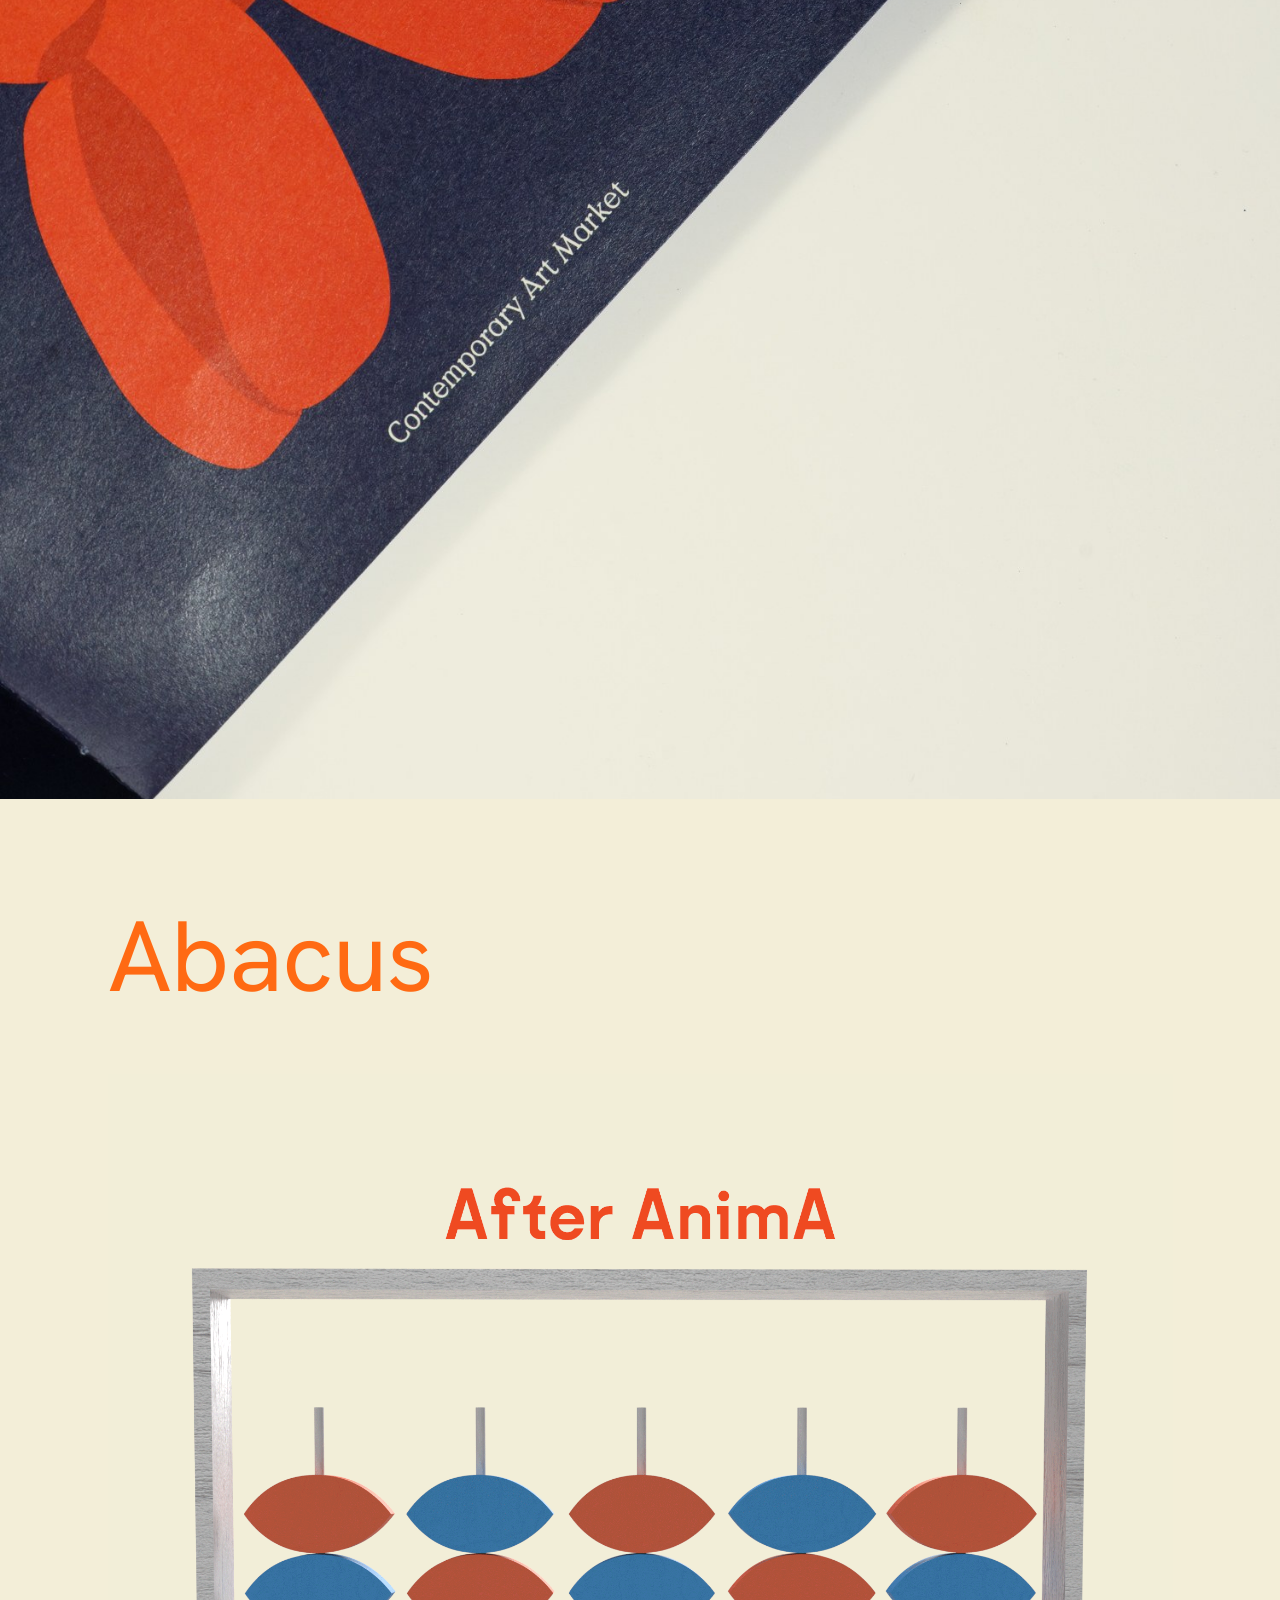
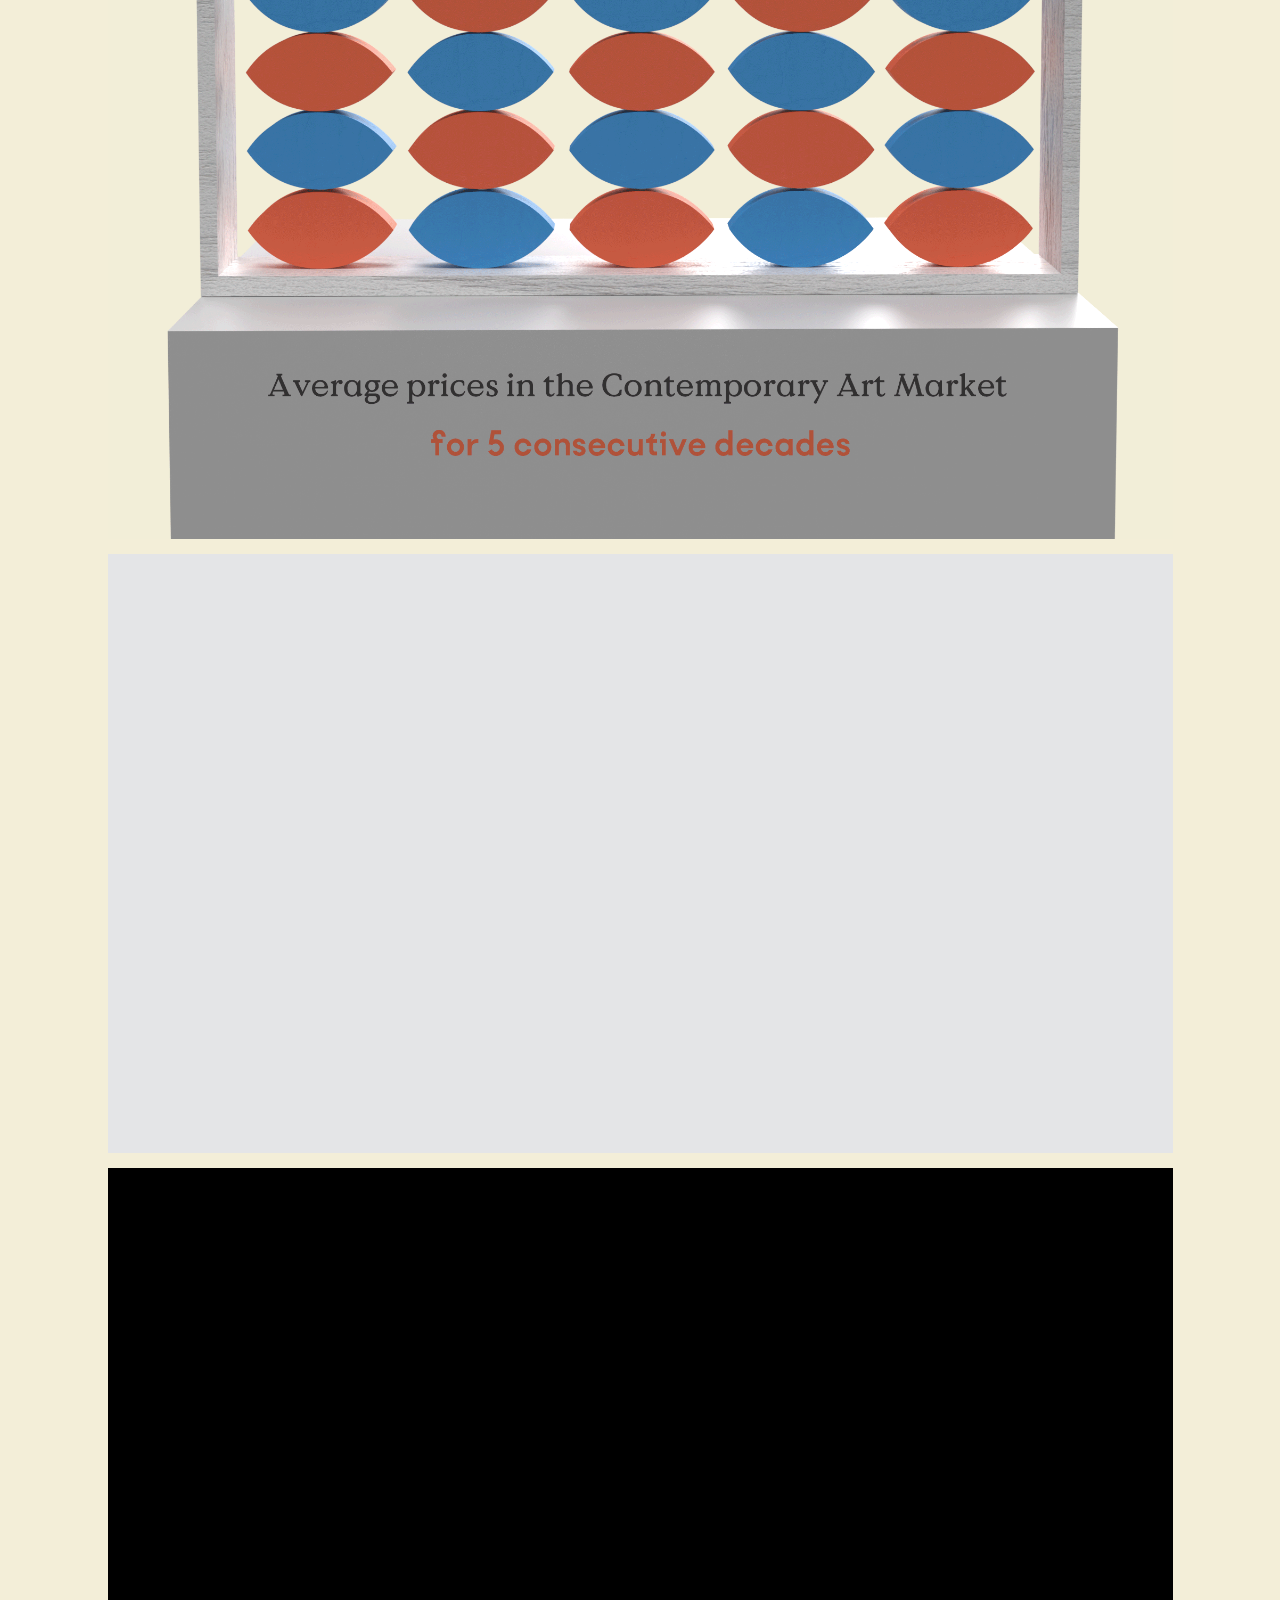
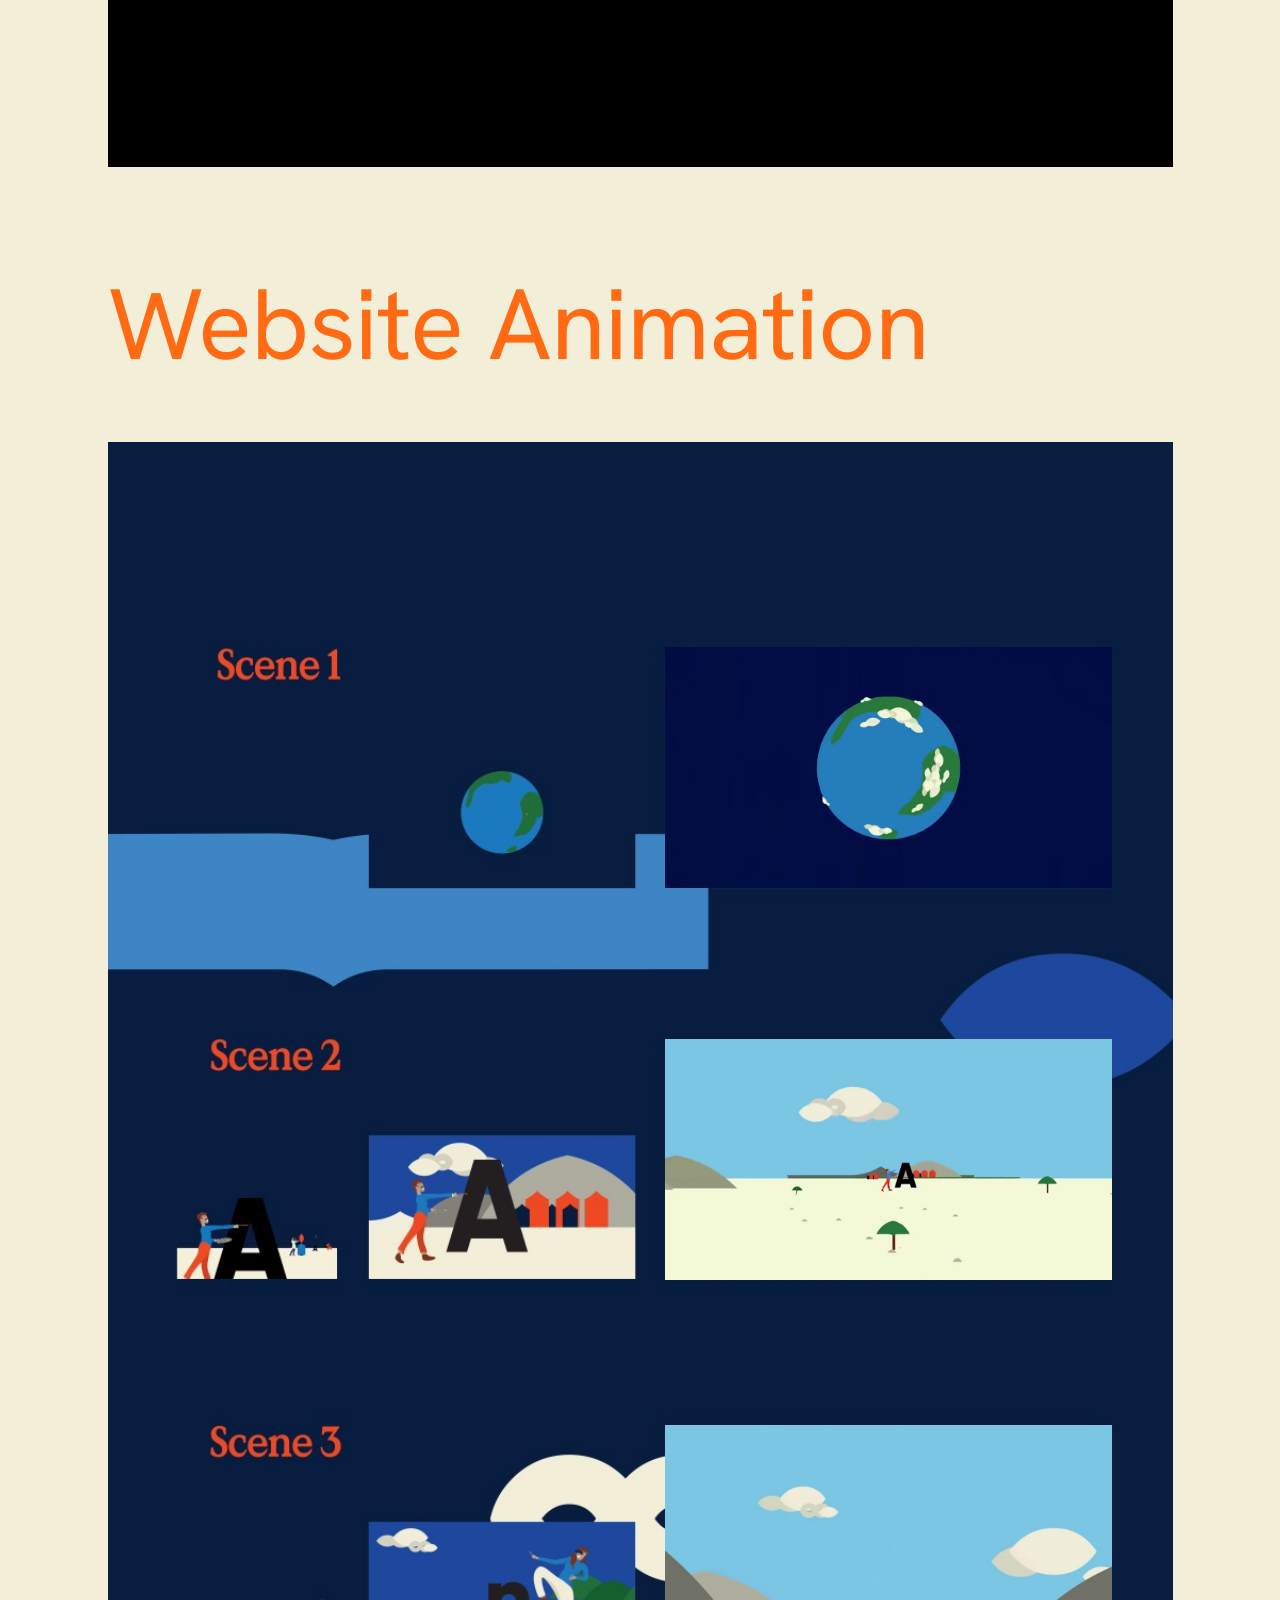
==== commit 0234a585: "Anima: third quote, new final YouTube video, new scene 3 video Co-Authored-By: Claude Sonnet 5.5 <no" ====
--- a/anima.html
+++ b/anima.html
@@ -45,6 +45,7 @@
       <img src="images/anima-long-1.jpg" width="1500" height="1553" alt="Contemporary Art Market book, photographed spread by spread" loading="eager"><img src="images/anima-long-2.jpg" width="1500" height="1553" alt="" loading="eager"><img src="images/anima-long-3.jpg" width="1500" height="1553" alt="" loading="lazy"><img src="images/anima-long-4.jpg" width="1500" height="1553" alt="" loading="lazy"><img src="images/anima-long-5.jpg" width="1500" height="1553" alt="" loading="lazy"><img src="images/anima-long-6.jpg" width="1500" height="1553" alt="" loading="lazy"><img src="images/anima-long-7.jpg" width="1500" height="1553" alt="" loading="lazy"><img src="images/anima-long-8.jpg" width="1500" height="1552" alt="" loading="lazy">
       <figure class="q q1"><blockquote>&ldquo;Did you know that nearly<br>one-third of the global revenue<br>from contemporary art<br>comes from just ten names.&rdquo;</blockquote><figcaption>The 2023 Contemporary Art Market Report</figcaption></figure>
       <figure class="q q2"><blockquote>&ldquo;How many authors have confused art with beauty, style, technique, etc., while in reality, art is none of these, although they can all be elements in a completed work of art.&rdquo;</blockquote><figcaption>Quote by sculptor Wellington Ruckstuhl</figcaption></figure>
+      <figure class="q q3"><blockquote>&ldquo;&hellip;Most works of contemporary art<br>are created outside museums,<br>in public spaces, for temporary<br>exhibitions like biennals,<br>or presented on the internet.&rdquo;</blockquote><figcaption>The 2023 Contemporary Art Market Report</figcaption></figure>
     </div>
     <script>
 (function(){
@@ -74,7 +75,7 @@
 (function(){var vs=[].slice.call(document.querySelectorAll('.pres .pv'));if(!vs.length)return;var rm=window.matchMedia&&matchMedia('(prefers-reduced-motion: reduce)').matches;if(rm||!('IntersectionObserver' in window)){return;}var io=new IntersectionObserver(function(es){es.forEach(function(e){var v=e.target;if(e.isIntersecting){if(v.preload!=='auto')v.preload='auto';var p=v.play();if(p&&p.catch)p.catch(function(){});}else{v.pause();}});},{rootMargin:'200px 0px'});vs.forEach(function(v){io.observe(v);});})();
     </script>
     <h2 class="sec" style="grid-column: 1 / span 12; grid-row: 8">Website</h2>
-    <div class="ph video" style="grid-column: 1 / span 12; grid-row: 9; aspect-ratio: 1065 / 599"><iframe src="https://www.youtube-nocookie.com/embed/OSvNrVAi818?rel=0" title="Anima animation video" loading="lazy" allow="accelerometer; autoplay; encrypted-media; picture-in-picture; fullscreen" allowfullscreen></iframe></div>
+    <div class="ph video" style="grid-column: 1 / span 12; grid-row: 9; aspect-ratio: 1065 / 599"><iframe src="https://www.youtube-nocookie.com/embed/s-zQiLLeOhQ?rel=0" title="Anima animation video" loading="lazy" allow="accelerometer; autoplay; encrypted-media; picture-in-picture; fullscreen" allowfullscreen></iframe></div>
   </section>
 
   <nav class="pn grid" style="grid-column: 1 / -1">
--- a/style.css
+++ b/style.css
@@ -163,6 +163,7 @@
 .project .long .q figcaption { font-size: max(.3667em, 11px); font-weight: 400; line-height: calc(1em + 2px); margin-top: 1.05em; color: #11213f; }
 .project .long .q1 { top: 15.411%; }
 .project .long .q2 { top: 47.207%; }
+.project .long .q3 { top: 63.85%; }
 
 /* Anima: 3D coin viewer (three.js, loads only near the screen). Poster shows until the model is ready. */
 .project .viewer3d { position: relative; overflow: hidden; background: #e4e5e7 url(images/thesis-coin-poster.jpg) center / cover no-repeat; cursor: grab; }
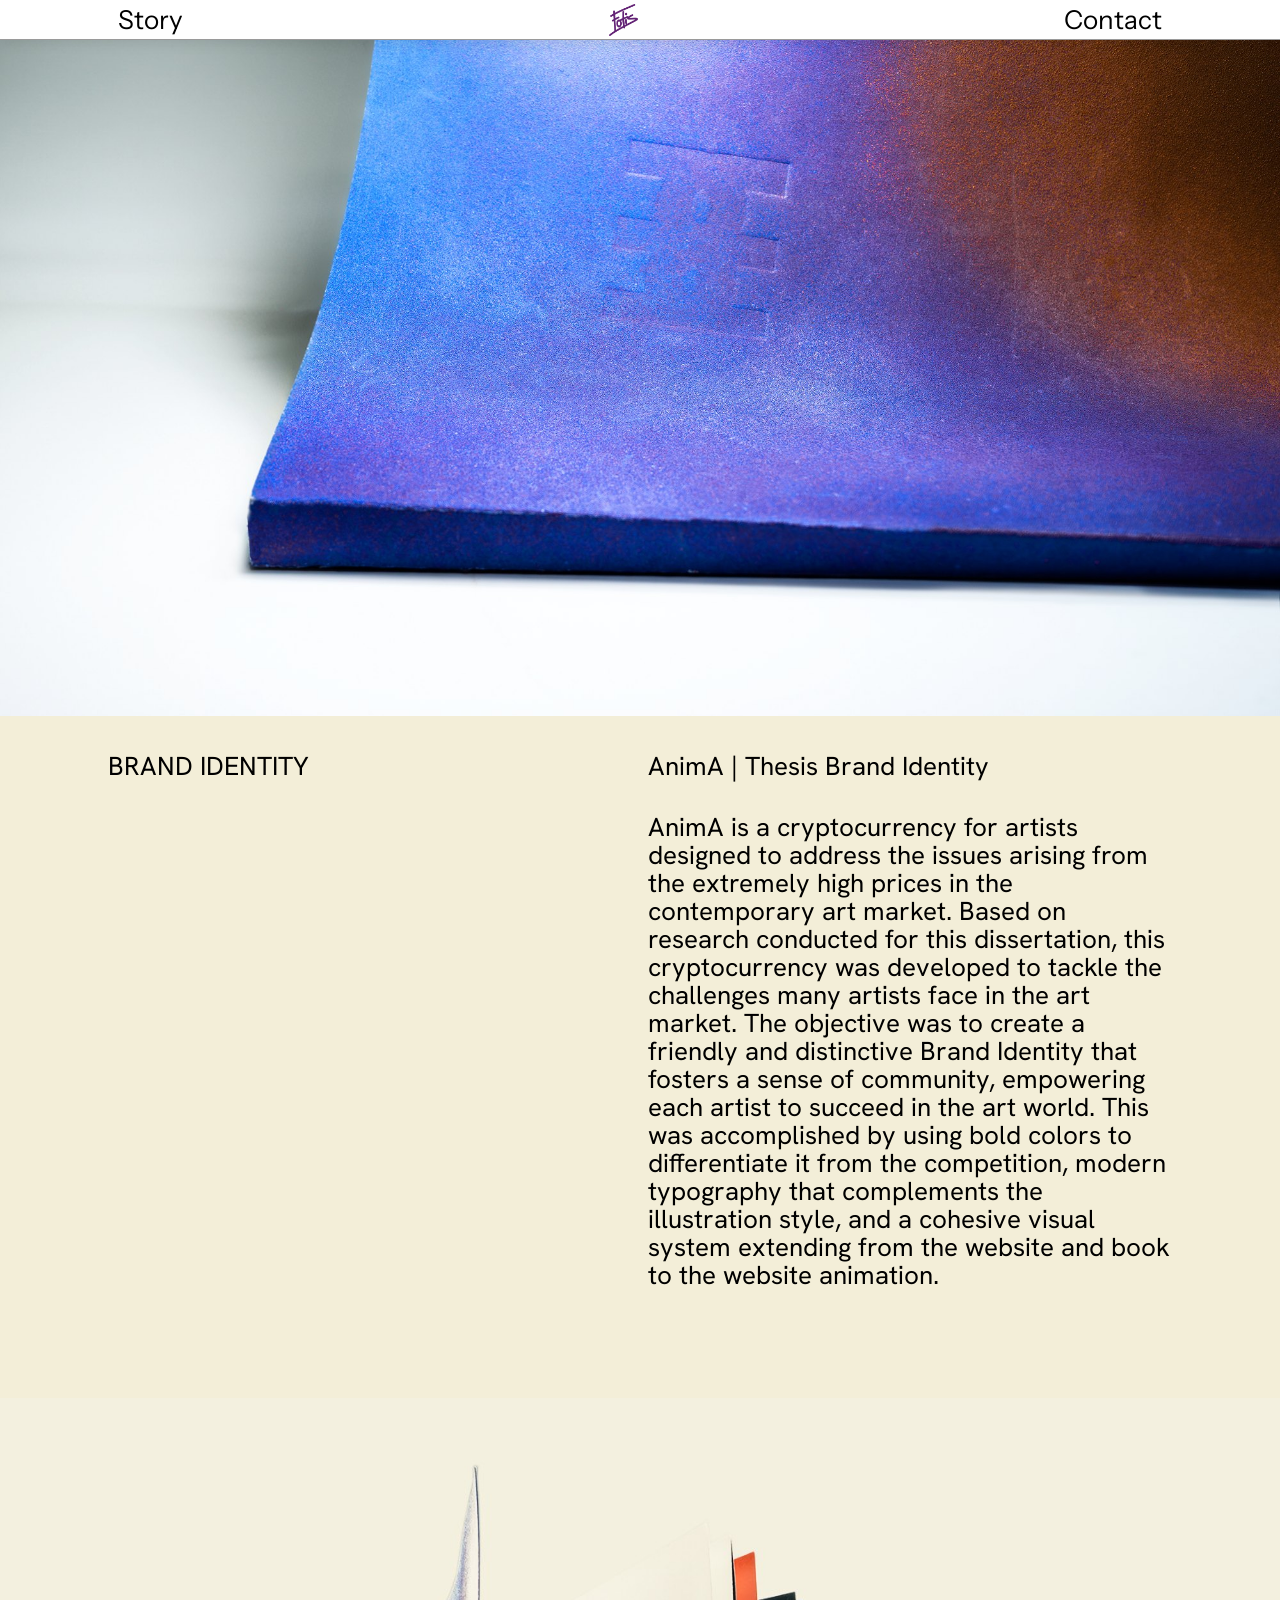
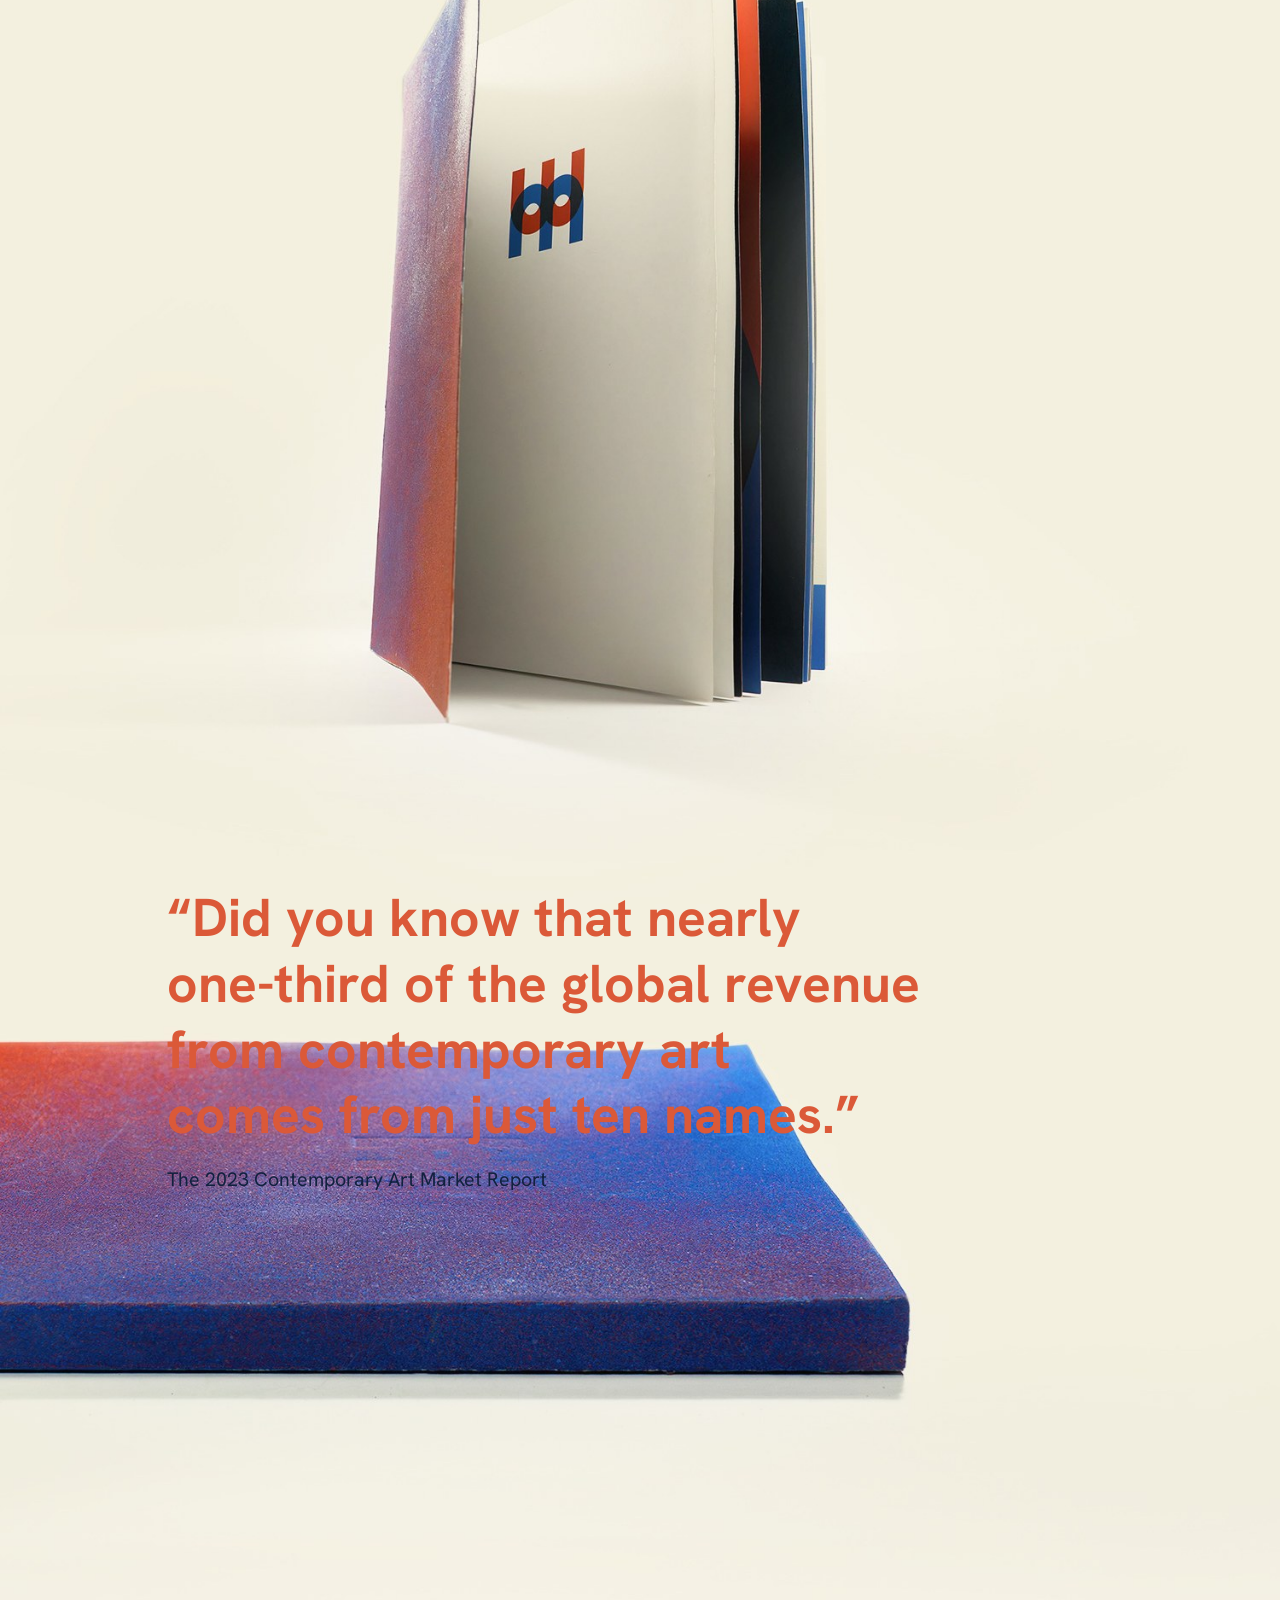
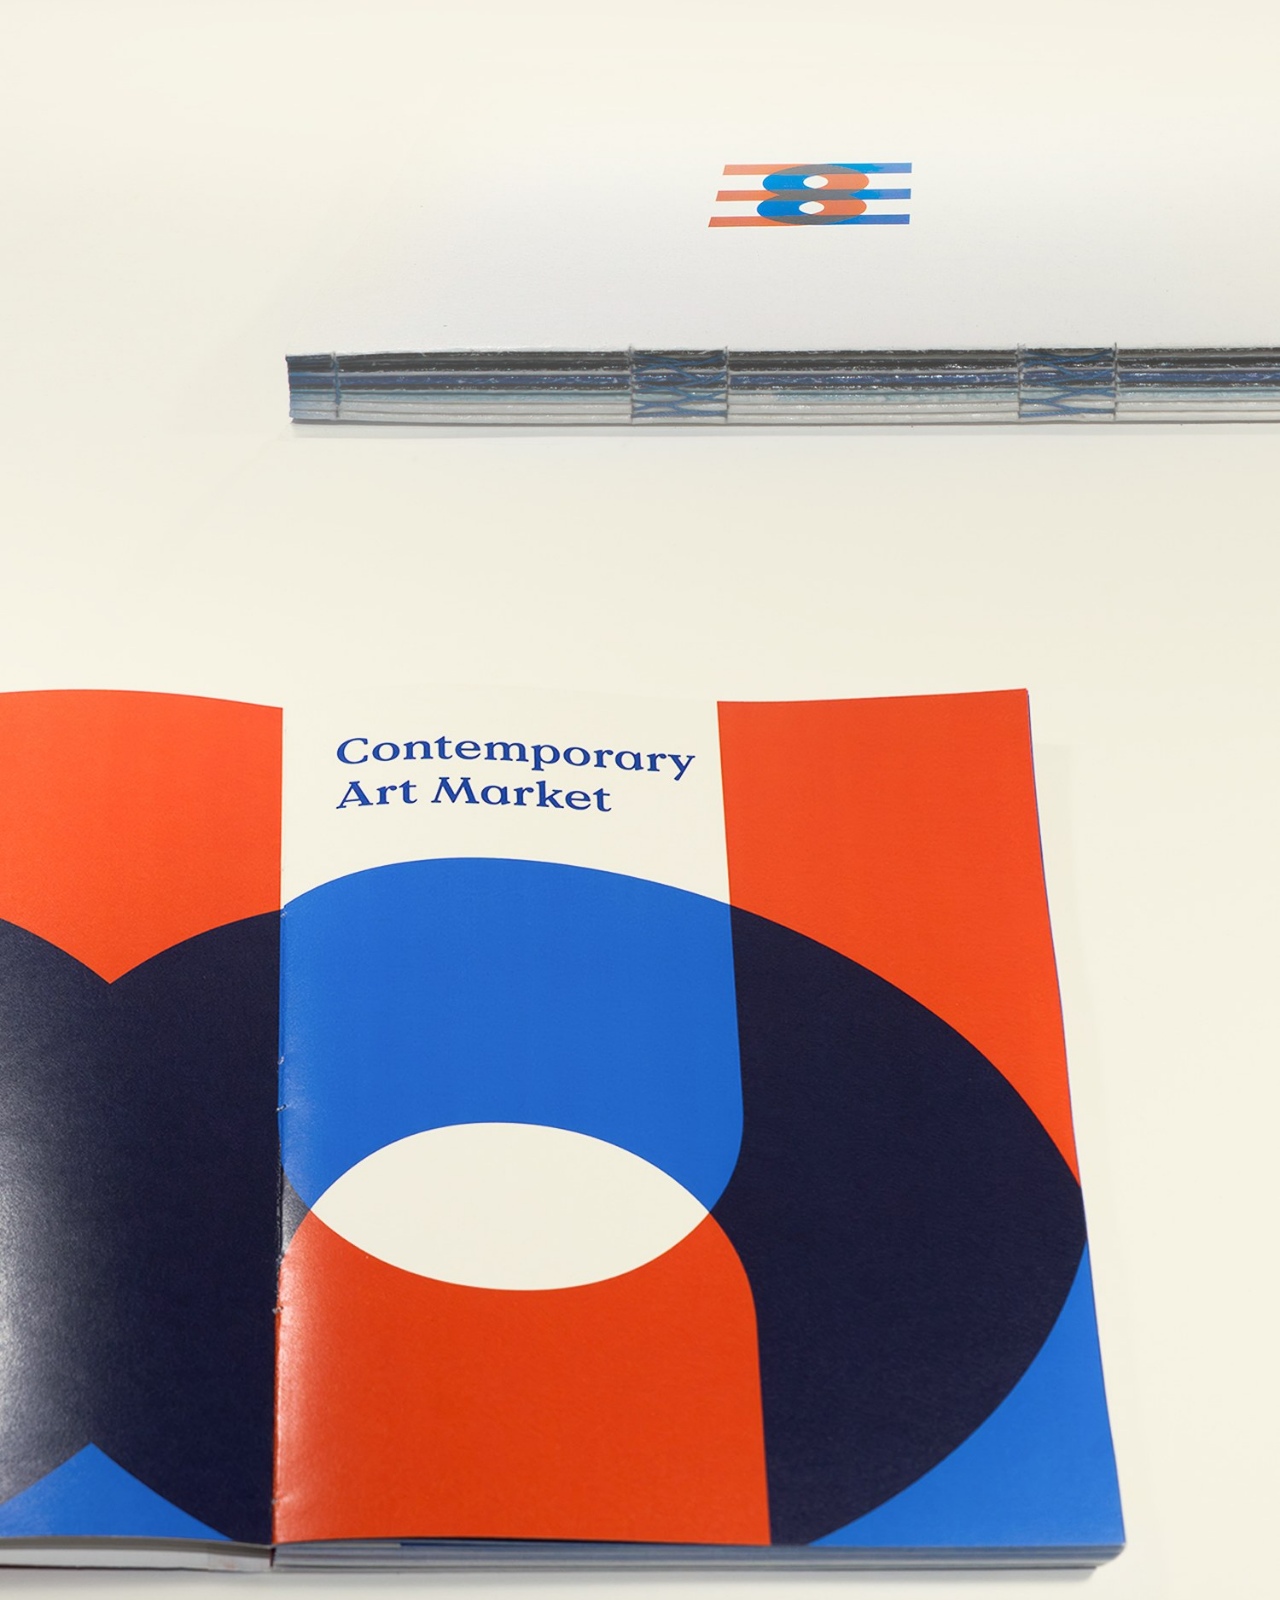
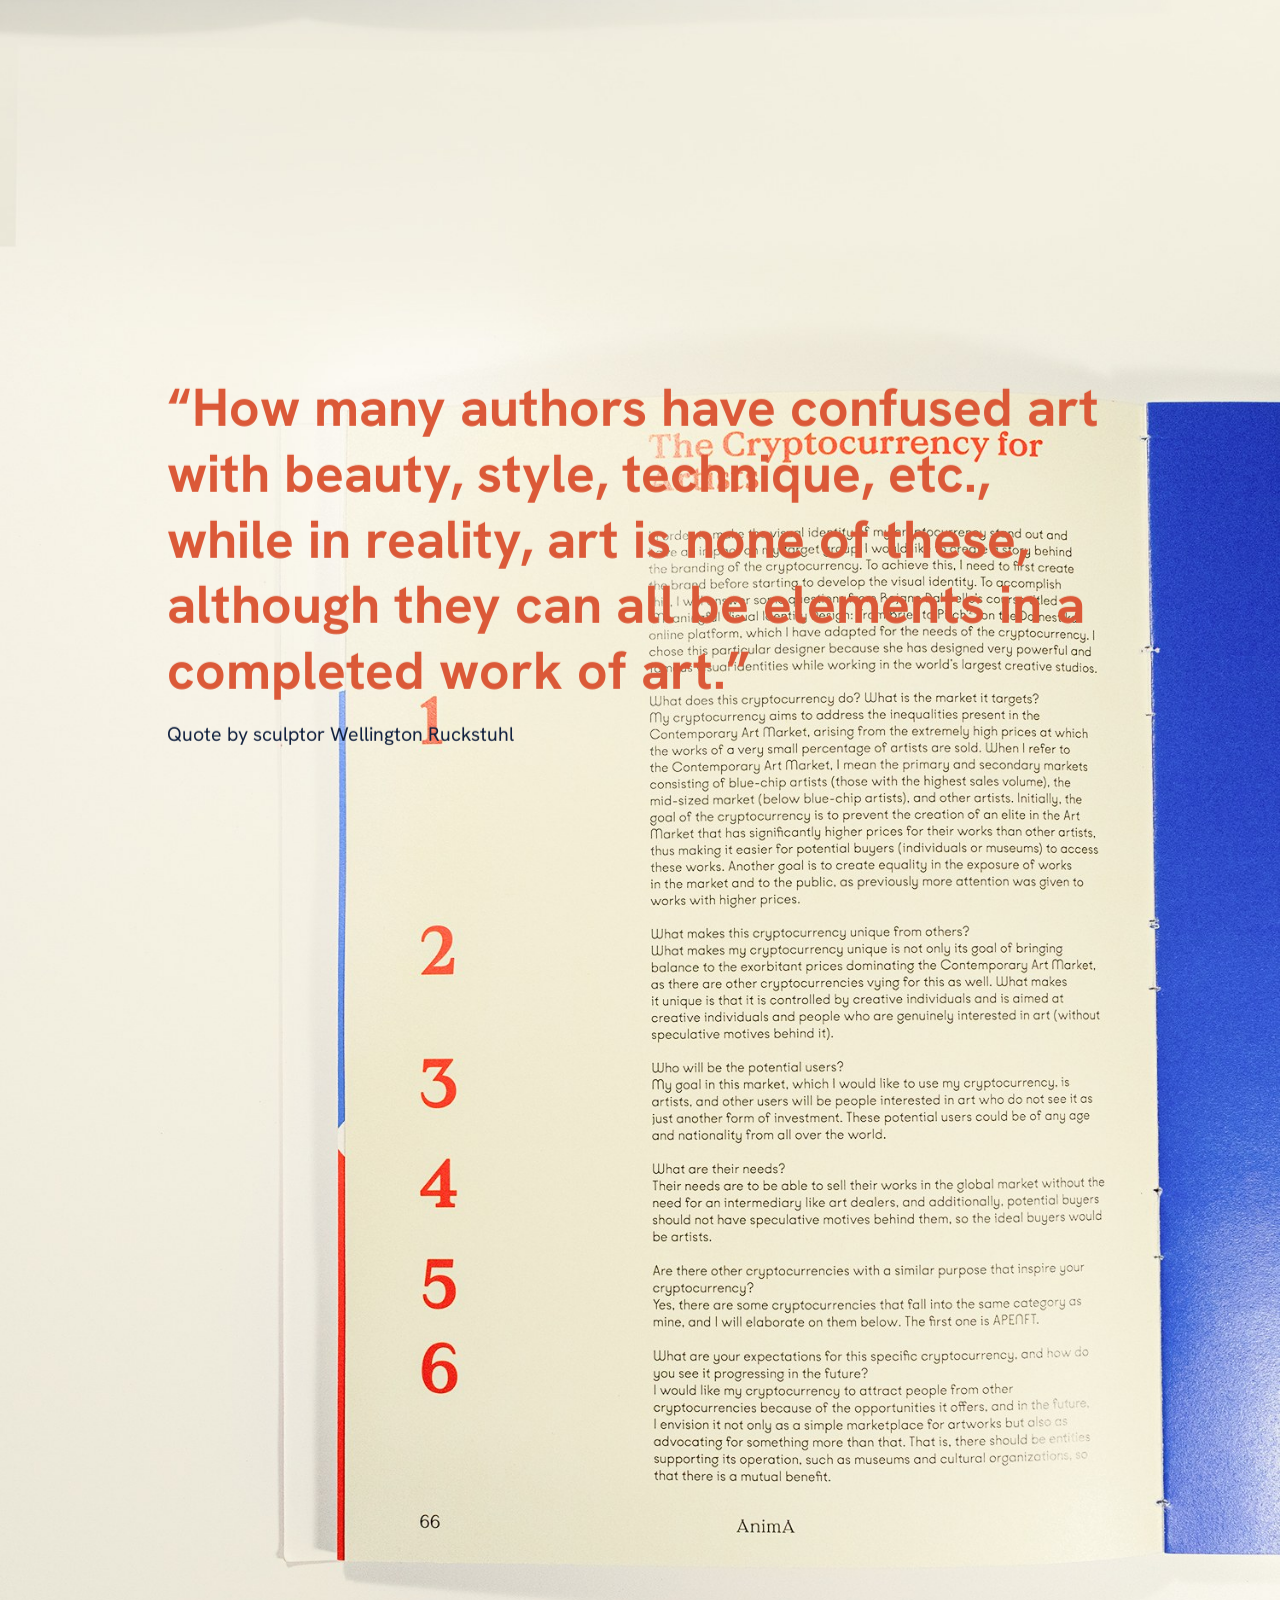
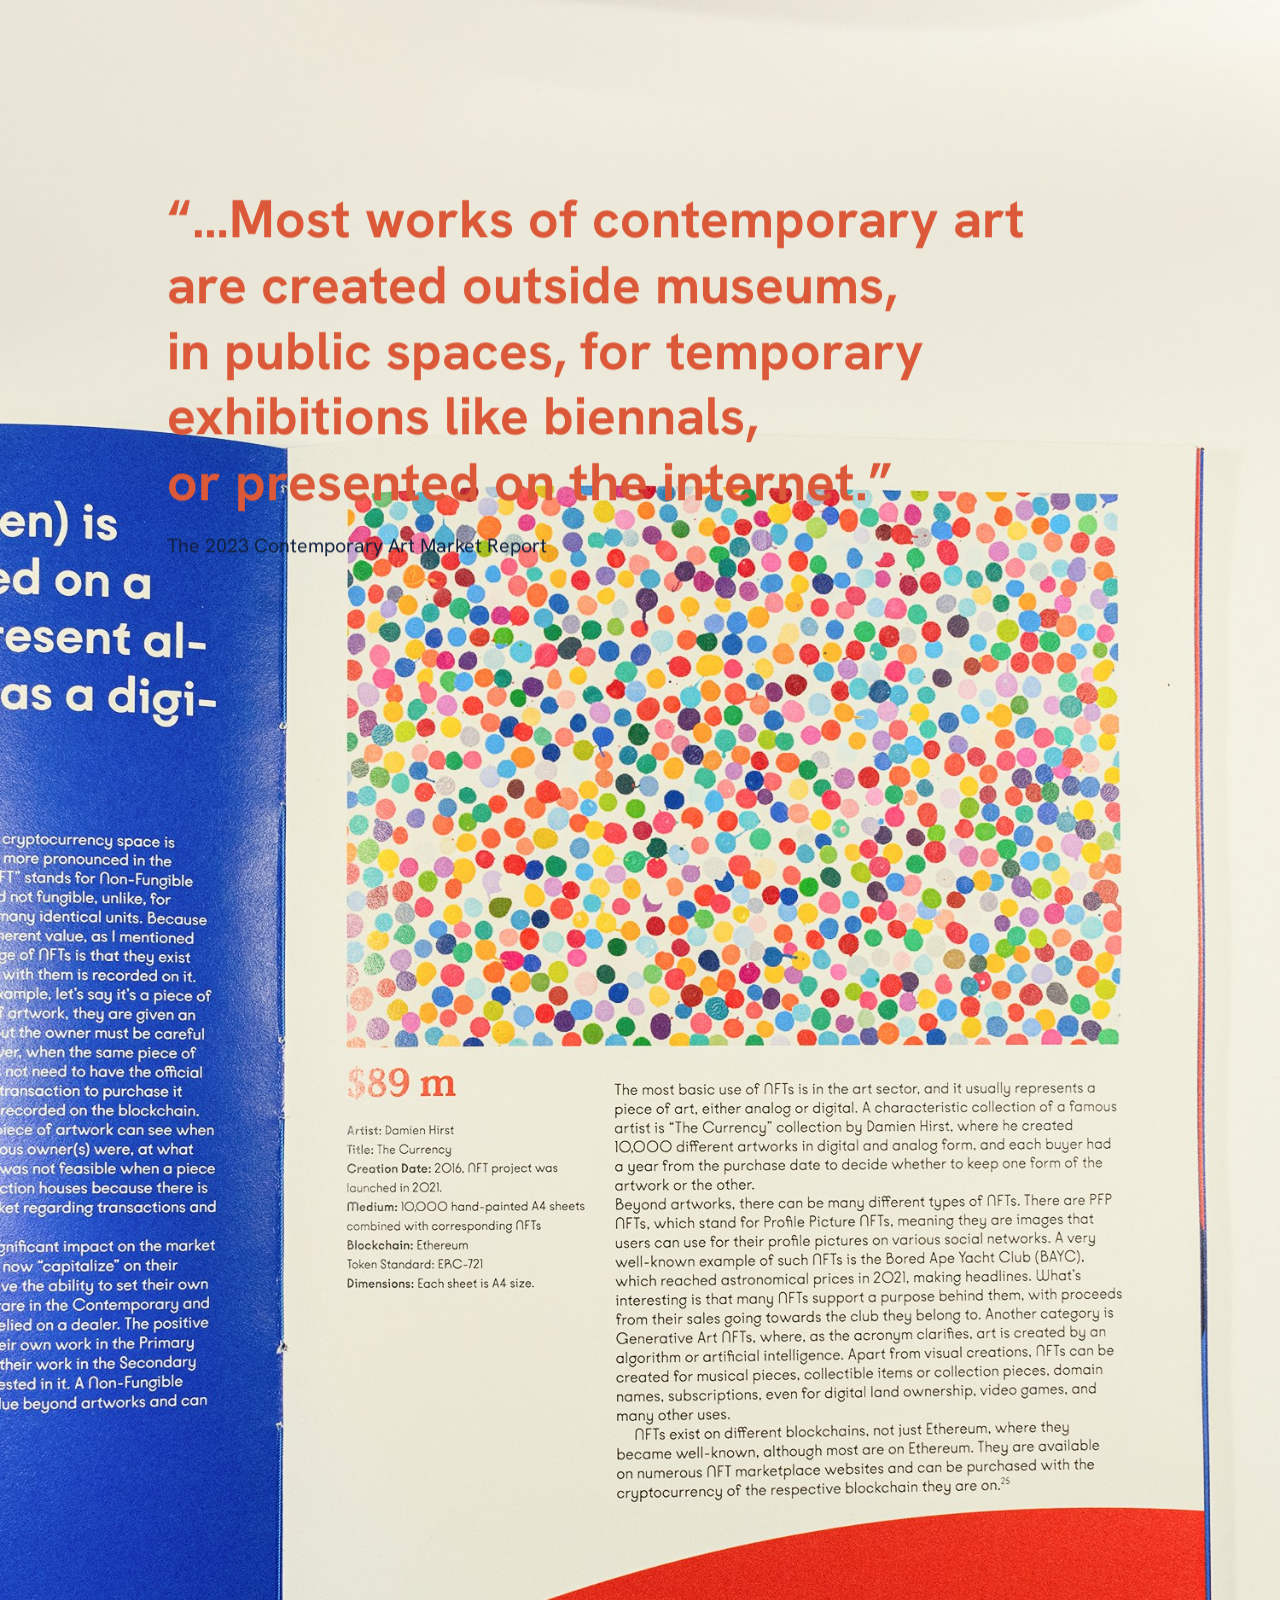
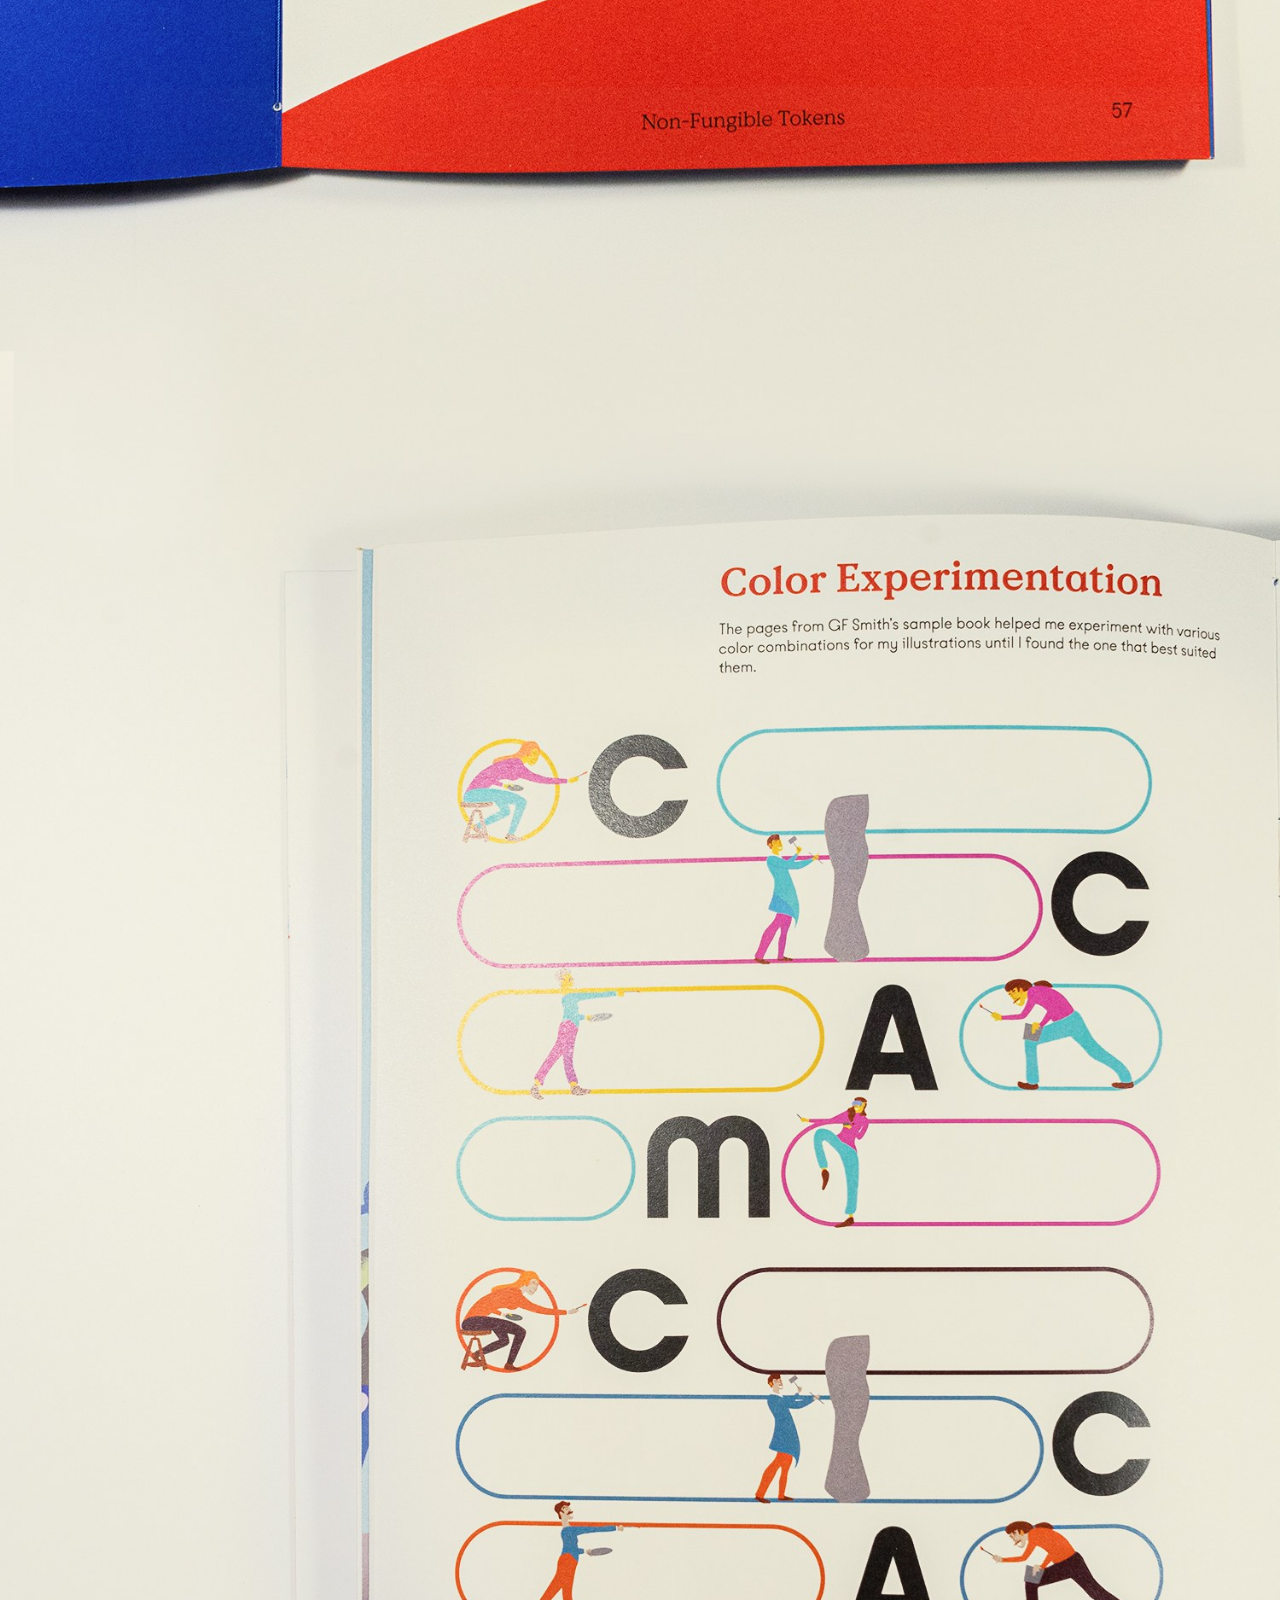
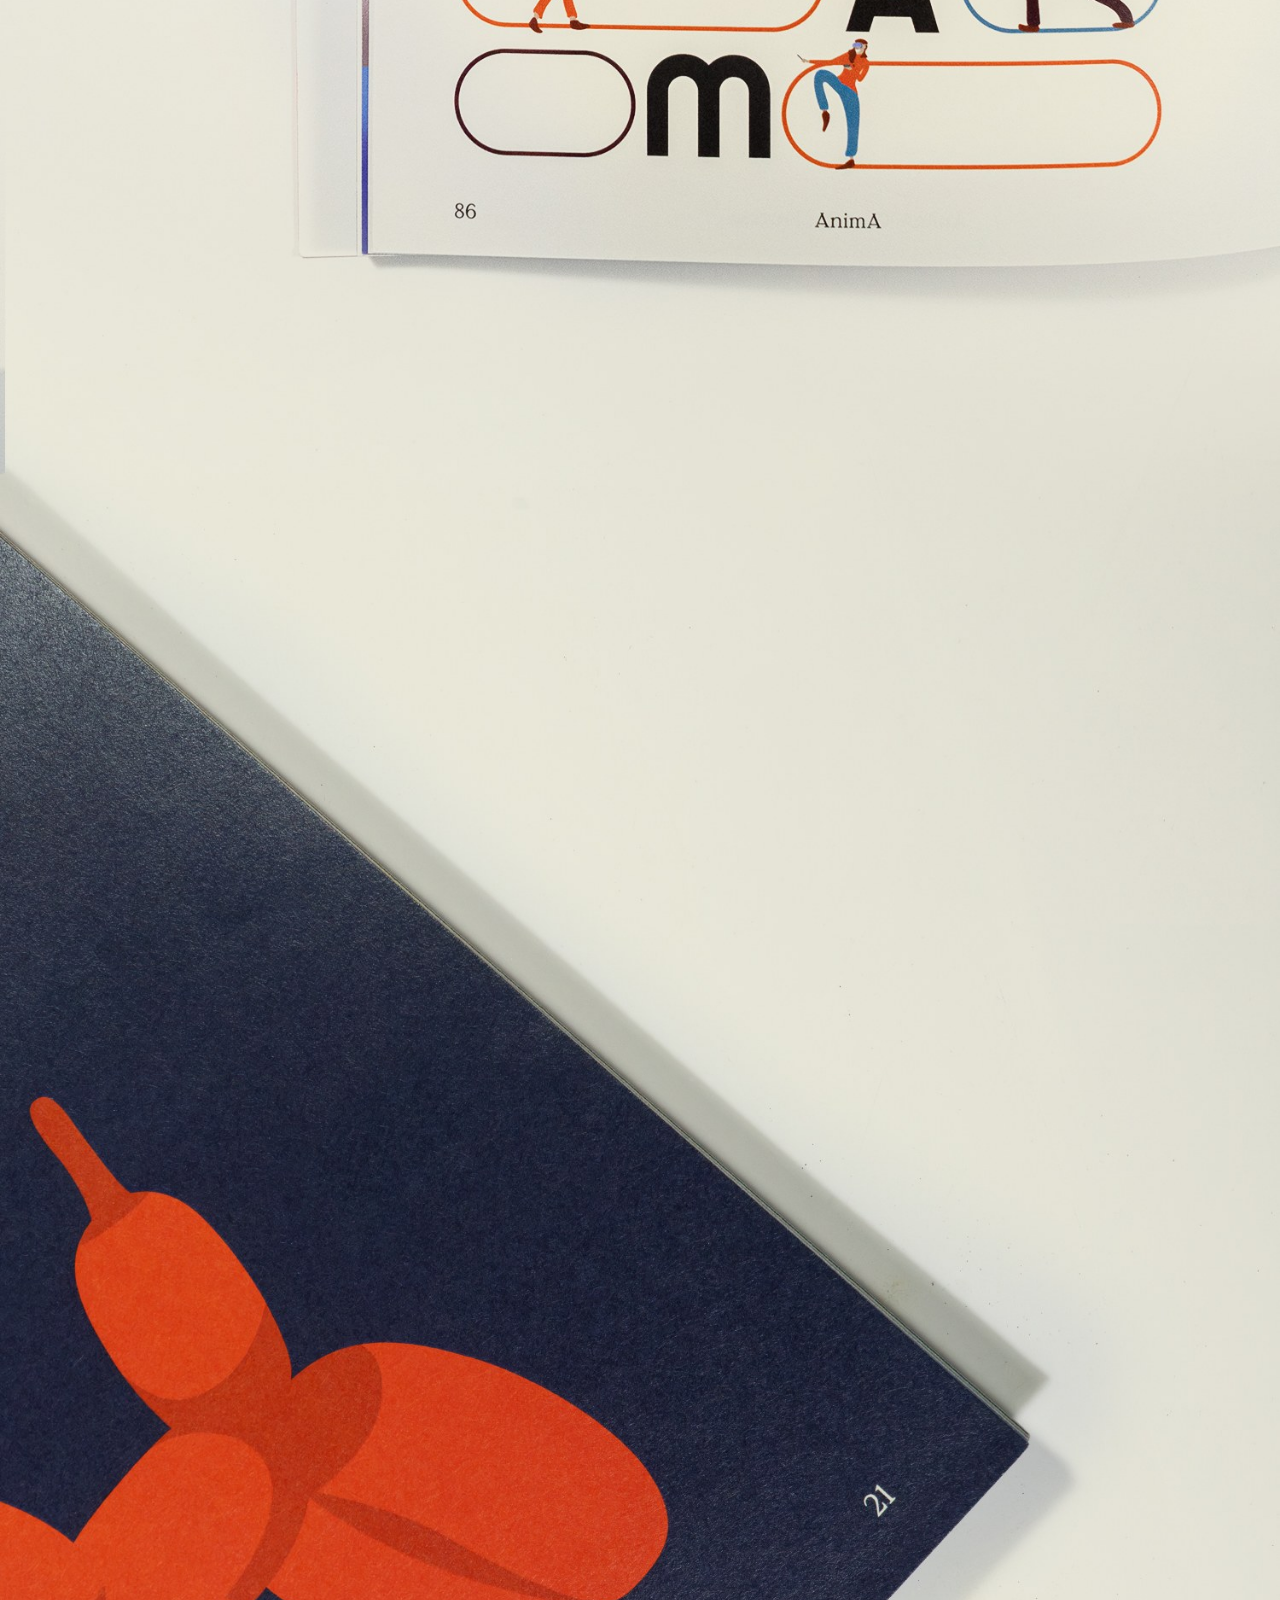
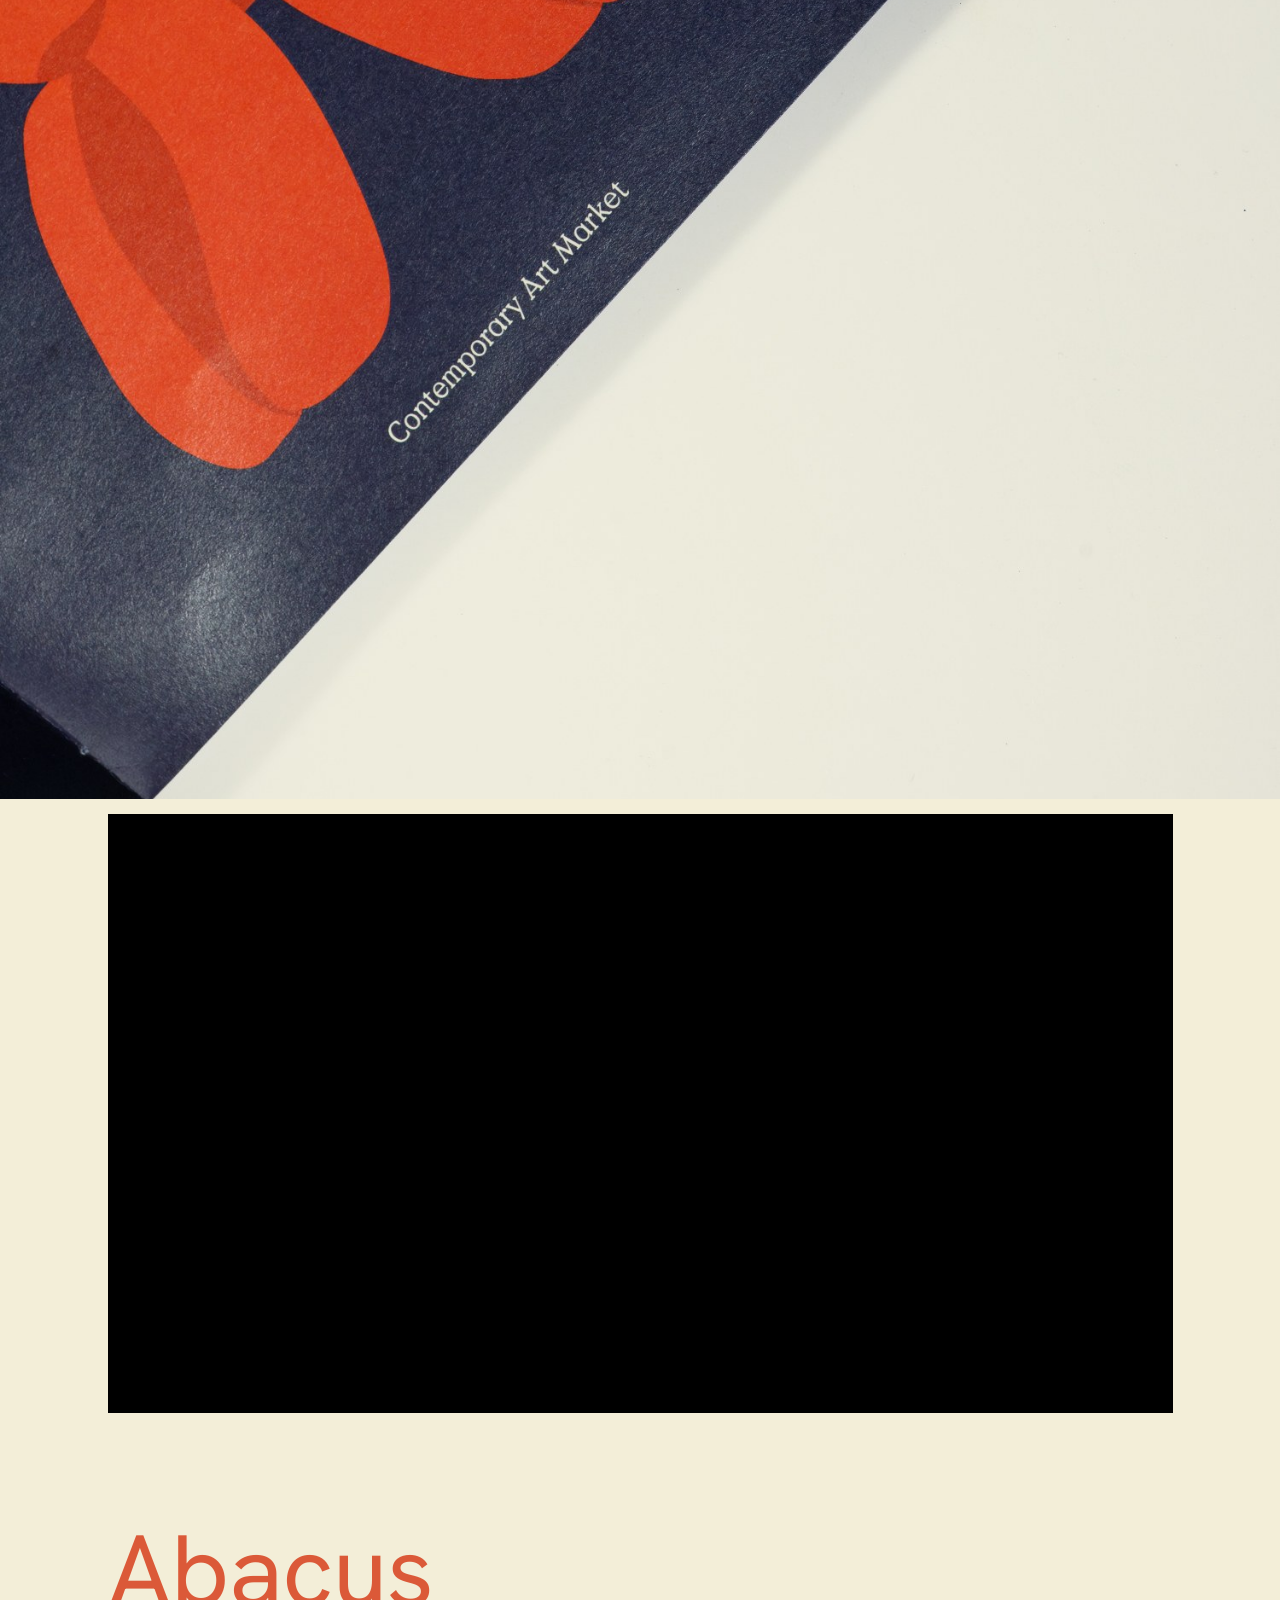
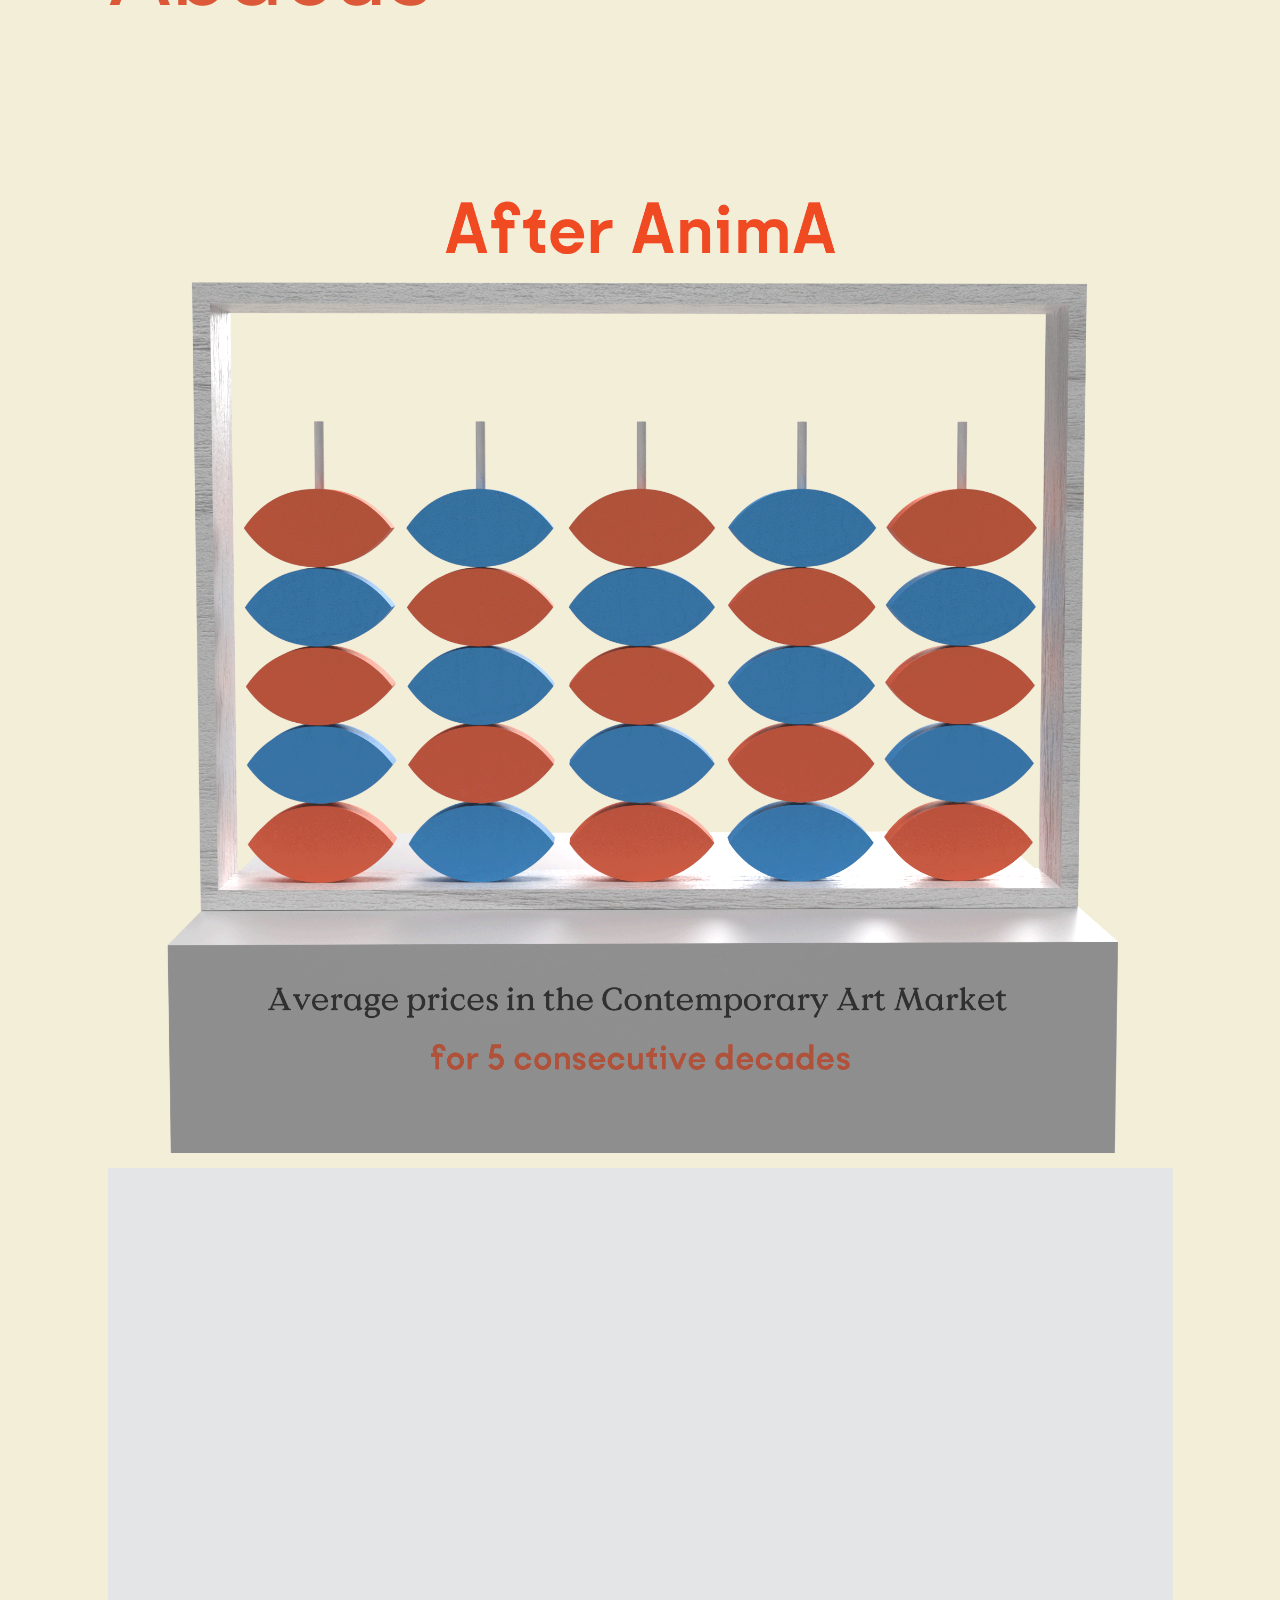
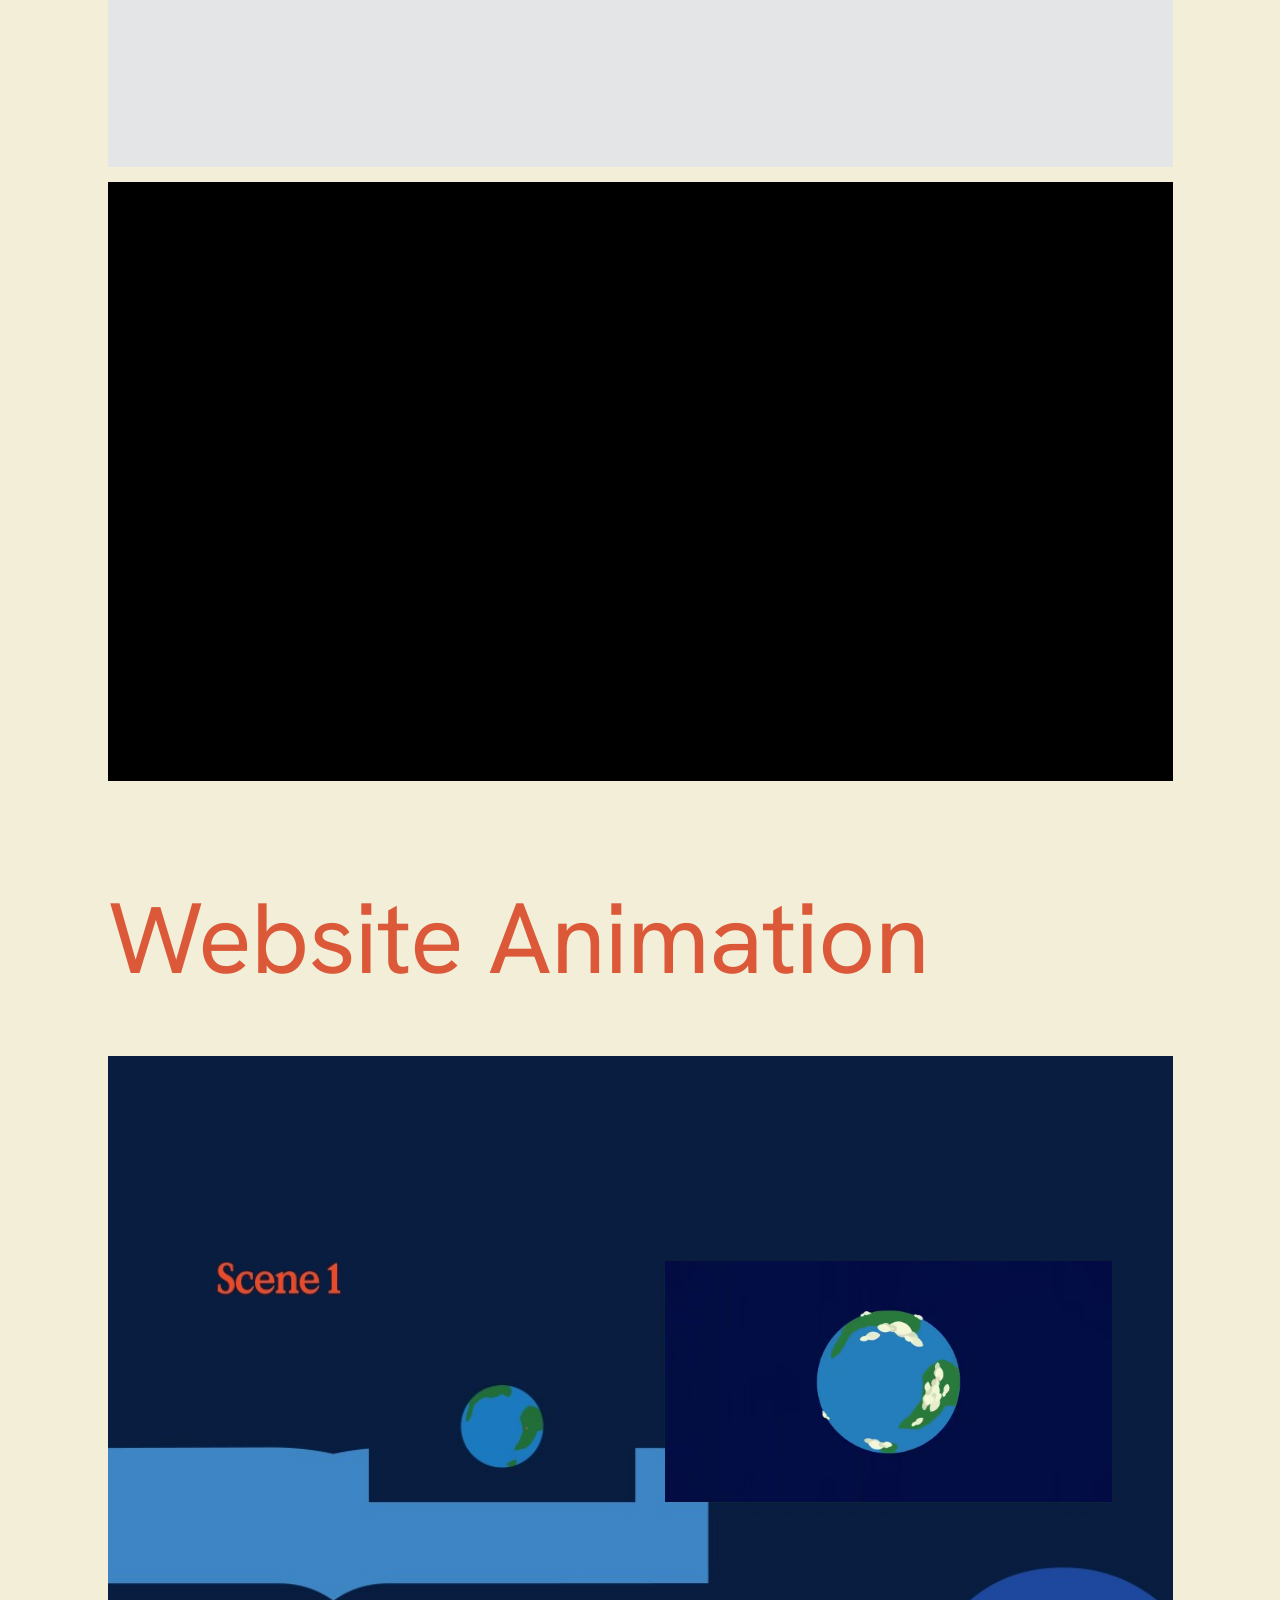
==== commit dca4caba: "Anima: title orange matches quotes, new video under first long photo; Life in the Folds: new video a" ====
--- a/anima.html
+++ b/anima.html
@@ -31,7 +31,7 @@
   </section>
 
   <section class="blocks grid" style="grid-column: 1 / -1">
-    <div class="ph viewer3d" style="grid-column: 1 / span 12; grid-row: 4; aspect-ratio: 1065 / 599" data-glb="images/thesis-coin.glb" role="img" aria-label="Interactive 3D model of the thesis coin. Drag sideways to rotate."></div>
+    <div class="ph viewer3d" style="grid-column: 1 / span 12; grid-row: 5; aspect-ratio: 1065 / 599" data-glb="images/thesis-coin.glb" role="img" aria-label="Interactive 3D model of the thesis coin. Drag sideways to rotate."></div>
     <script type="module">
       var host = document.querySelector('.viewer3d');
       function boot() { import('./coin-viewer.js').then(function (m) { m.start(host); }).catch(function () {}); }
@@ -40,7 +40,7 @@
         io.observe(host);
       } else { boot(); }
     </script>
-    <div class="ph video" style="grid-column: 1 / span 12; grid-row: 5; aspect-ratio: 1065 / 599"><iframe src="https://www.youtube-nocookie.com/embed/yP18JjrxWjw?rel=0" title="Anima video" loading="lazy" allow="accelerometer; autoplay; encrypted-media; picture-in-picture; fullscreen" allowfullscreen></iframe></div>
+    <div class="ph video" style="grid-column: 1 / span 12; grid-row: 6; aspect-ratio: 1065 / 599"><iframe src="https://www.youtube-nocookie.com/embed/yP18JjrxWjw?rel=0" title="Anima video" loading="lazy" allow="accelerometer; autoplay; encrypted-media; picture-in-picture; fullscreen" allowfullscreen></iframe></div>
     <div class="long" style="grid-column: 1 / -1; grid-row: 1">
       <img src="images/anima-long-1.jpg" width="1500" height="1553" alt="Contemporary Art Market book, photographed spread by spread" loading="eager"><img src="images/anima-long-2.jpg" width="1500" height="1553" alt="" loading="eager"><img src="images/anima-long-3.jpg" width="1500" height="1553" alt="" loading="lazy"><img src="images/anima-long-4.jpg" width="1500" height="1553" alt="" loading="lazy"><img src="images/anima-long-5.jpg" width="1500" height="1553" alt="" loading="lazy"><img src="images/anima-long-6.jpg" width="1500" height="1553" alt="" loading="lazy"><img src="images/anima-long-7.jpg" width="1500" height="1553" alt="" loading="lazy"><img src="images/anima-long-8.jpg" width="1500" height="1552" alt="" loading="lazy">
       <figure class="q q1"><blockquote>&ldquo;Did you know that nearly<br>one-third of the global revenue<br>from contemporary art<br>comes from just ten names.&rdquo;</blockquote><figcaption>The 2023 Contemporary Art Market Report</figcaption></figure>
@@ -67,15 +67,16 @@
   window.addEventListener('load',measure); measure();
 })();
     </script>
-    <h2 class="sec" style="grid-column: 1 / span 12; grid-row: 2">Abacus</h2>
-    <div class="abacus" style="grid-column: 1 / span 12; grid-row: 3"><img src="images/anima-abacus.gif" width="2000" height="2000" alt="Abacus of five columns of red and blue discs, before and after AnimA" loading="lazy"></div>
-    <h2 class="sec" style="grid-column: 1 / span 12; grid-row: 6">Website Animation</h2>
-    <div class="pres" style="grid-column: 1 / span 12; grid-row: 7"><img src="images/anima-presentation.jpg" width="1000" height="2500" alt="Anima animation presentation: six short animated scenes" loading="lazy"><video class="pv" style="left:calc(52.5% - 1.5px);width:calc(41.7% + 3px);top:calc(7.760% - 1.5px);height:calc(8.96% + 3px)" src="images/anima-video-1.mp4" poster="images/anima-video-1.jpg" muted loop playsinline preload="none" aria-hidden="true"></video><video class="pv" style="left:calc(52.5% - 1.5px);width:calc(41.7% + 3px);top:calc(22.480% - 1.5px);height:calc(8.96% + 3px)" src="images/anima-video-2.mp4" poster="images/anima-video-2.jpg" muted loop playsinline preload="none" aria-hidden="true"></video><video class="pv" style="left:calc(52.5% - 1.5px);width:calc(41.7% + 3px);top:calc(37.000% - 1.5px);height:calc(8.96% + 3px)" src="images/anima-video-3.mp4" poster="images/anima-video-3.jpg" muted loop playsinline preload="none" aria-hidden="true"></video><video class="pv" style="left:calc(52.5% - 1.5px);width:calc(41.7% + 3px);top:calc(51.480% - 1.5px);height:calc(8.96% + 3px)" src="images/anima-video-4.mp4" poster="images/anima-video-4.jpg" muted loop playsinline preload="none" aria-hidden="true"></video><video class="pv" style="left:calc(52.5% - 1.5px);width:calc(41.7% + 3px);top:calc(66.000% - 1.5px);height:calc(8.96% + 3px)" src="images/anima-video-5.mp4" poster="images/anima-video-5.jpg" muted loop playsinline preload="none" aria-hidden="true"></video><video class="pv" style="left:calc(52.5% - 1.5px);width:calc(41.7% + 3px);top:calc(80.520% - 1.5px);height:calc(8.96% + 3px)" src="images/anima-video-6.mp4" poster="images/anima-video-6.jpg" muted loop playsinline preload="none" aria-hidden="true"></video></div>
+    <div class="ph video" style="grid-column: 1 / span 12; grid-row: 2; aspect-ratio: 1065 / 599"><iframe src="https://www.youtube-nocookie.com/embed/bD0_OaRUN9M?rel=0" title="Anima video" loading="lazy" allow="accelerometer; autoplay; encrypted-media; picture-in-picture; fullscreen" allowfullscreen></iframe></div>
+    <h2 class="sec" style="grid-column: 1 / span 12; grid-row: 3">Abacus</h2>
+    <div class="abacus" style="grid-column: 1 / span 12; grid-row: 4"><img src="images/anima-abacus.gif" width="2000" height="2000" alt="Abacus of five columns of red and blue discs, before and after AnimA" loading="lazy"></div>
+    <h2 class="sec" style="grid-column: 1 / span 12; grid-row: 7">Website Animation</h2>
+    <div class="pres" style="grid-column: 1 / span 12; grid-row: 8"><img src="images/anima-presentation.jpg" width="1000" height="2500" alt="Anima animation presentation: six short animated scenes" loading="lazy"><video class="pv" style="left:calc(52.5% - 1.5px);width:calc(41.7% + 3px);top:calc(7.760% - 1.5px);height:calc(8.96% + 3px)" src="images/anima-video-1.mp4" poster="images/anima-video-1.jpg" muted loop playsinline preload="none" aria-hidden="true"></video><video class="pv" style="left:calc(52.5% - 1.5px);width:calc(41.7% + 3px);top:calc(22.480% - 1.5px);height:calc(8.96% + 3px)" src="images/anima-video-2.mp4" poster="images/anima-video-2.jpg" muted loop playsinline preload="none" aria-hidden="true"></video><video class="pv" style="left:calc(52.5% - 1.5px);width:calc(41.7% + 3px);top:calc(37.000% - 1.5px);height:calc(8.96% + 3px)" src="images/anima-video-3.mp4" poster="images/anima-video-3.jpg" muted loop playsinline preload="none" aria-hidden="true"></video><video class="pv" style="left:calc(52.5% - 1.5px);width:calc(41.7% + 3px);top:calc(51.480% - 1.5px);height:calc(8.96% + 3px)" src="images/anima-video-4.mp4" poster="images/anima-video-4.jpg" muted loop playsinline preload="none" aria-hidden="true"></video><video class="pv" style="left:calc(52.5% - 1.5px);width:calc(41.7% + 3px);top:calc(66.000% - 1.5px);height:calc(8.96% + 3px)" src="images/anima-video-5.mp4" poster="images/anima-video-5.jpg" muted loop playsinline preload="none" aria-hidden="true"></video><video class="pv" style="left:calc(52.5% - 1.5px);width:calc(41.7% + 3px);top:calc(80.520% - 1.5px);height:calc(8.96% + 3px)" src="images/anima-video-6.mp4" poster="images/anima-video-6.jpg" muted loop playsinline preload="none" aria-hidden="true"></video></div>
     <script>
 (function(){var vs=[].slice.call(document.querySelectorAll('.pres .pv'));if(!vs.length)return;var rm=window.matchMedia&&matchMedia('(prefers-reduced-motion: reduce)').matches;if(rm||!('IntersectionObserver' in window)){return;}var io=new IntersectionObserver(function(es){es.forEach(function(e){var v=e.target;if(e.isIntersecting){if(v.preload!=='auto')v.preload='auto';var p=v.play();if(p&&p.catch)p.catch(function(){});}else{v.pause();}});},{rootMargin:'200px 0px'});vs.forEach(function(v){io.observe(v);});})();
     </script>
-    <h2 class="sec" style="grid-column: 1 / span 12; grid-row: 8">Website</h2>
-    <div class="ph video" style="grid-column: 1 / span 12; grid-row: 9; aspect-ratio: 1065 / 599"><iframe src="https://www.youtube-nocookie.com/embed/s-zQiLLeOhQ?rel=0" title="Anima animation video" loading="lazy" allow="accelerometer; autoplay; encrypted-media; picture-in-picture; fullscreen" allowfullscreen></iframe></div>
+    <h2 class="sec" style="grid-column: 1 / span 12; grid-row: 9">Website</h2>
+    <div class="ph video" style="grid-column: 1 / span 12; grid-row: 10; aspect-ratio: 1065 / 599"><iframe src="https://www.youtube-nocookie.com/embed/s-zQiLLeOhQ?rel=0" title="Anima animation video" loading="lazy" allow="accelerometer; autoplay; encrypted-media; picture-in-picture; fullscreen" allowfullscreen></iframe></div>
   </section>
 
   <nav class="pn grid" style="grid-column: 1 / -1">
--- a/style.css
+++ b/style.css
@@ -206,5 +206,8 @@
 .project .bl.anim .lb line { stroke-dasharray:1; stroke-dashoffset:1; }
 .project .bl.anim .lb.on line { stroke-dashoffset:0; transition:stroke-dashoffset .9s cubic-bezier(.65,0,.35,1); }
 .project .bl.anim .lb text { visibility:hidden; }
-.project .sec { font-family: "Hanken Grotesk", "Helvetica Neue", Arial, sans-serif; font-weight: 400; font-size: 100px; line-height: 1.05; letter-spacing: -0.01em; color: #ff6a13; padding: 90px 0 50px; text-align: left; }
+.project .sec { font-family: "Hanken Grotesk", "Helvetica Neue", Arial, sans-serif; font-weight: 400; font-size: 100px; line-height: 1.05; letter-spacing: -0.01em; color: #db5938; padding: 90px 0 50px; text-align: left; }
 @media (max-width: 1100px) { .project .sec { font-size: 9.1cqw; padding: 8cqw 0 4cqw; } }
+
+.project .fullimg { grid-column: 1 / -1; width: 100vw; width: 100cqw; justify-self: center; }
+.project .fullimg img { display: block; width: 100%; height: auto; }
